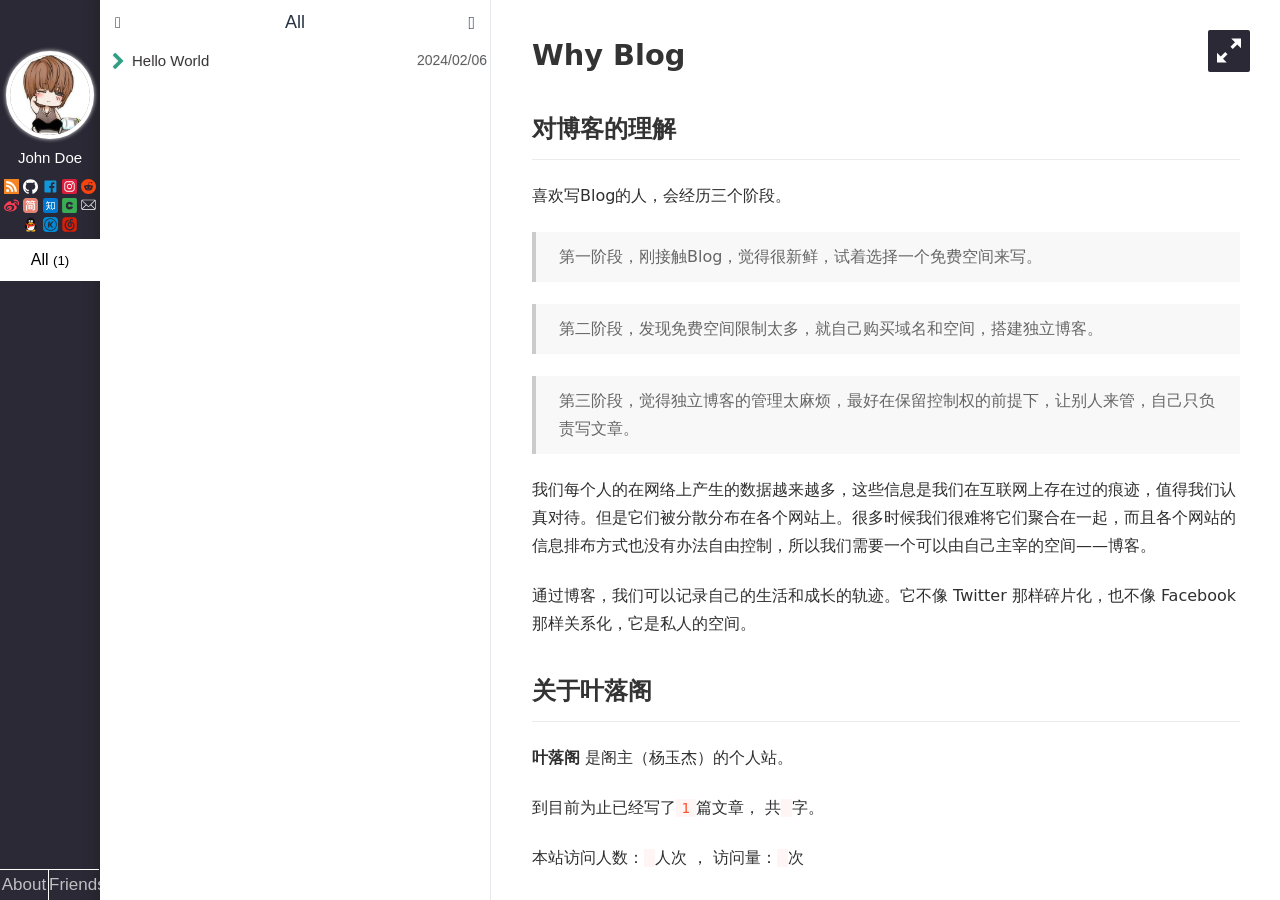
==== index.html @ 7bfb5bcf "Site updated: 2024-02-17 21:38:12" ====
<!DOCTYPE html>
<html>
<head>
  <meta charset="utf-8">
  <title>Hexo</title>
  <meta name="keywords" content="">
  <meta name="description" content="Hexo">
    <meta name="viewport" content="width=device-width, initial-scale=1, maximum-scale=1">
<meta property="og:type" content="website">
<meta property="og:title" content="Hexo">
<meta property="og:url" content="http://example.com/index.html">
<meta property="og:site_name" content="Hexo">
<meta property="og:locale" content="en_US">
<meta property="article:author" content="John Doe">
<meta name="twitter:card" content="summary">


<link rel="icon" href="/img/avatar.jpg">

<link href="/css/style.css?v=1.1.0" rel="stylesheet">

<link href="/css/hl_theme/atom-light.css?v=1.1.0" rel="stylesheet">

<link href="//cdn.jsdelivr.net/npm/animate.css@4.1.0/animate.min.css" rel="stylesheet">

<script src="//cdn.jsdelivr.net/npm/jquery@3.5.1/dist/jquery.min.js"></script>
<script src="/js/titleTip.js?v=1.1.0" ></script>

<script src="//cdn.jsdelivr.net/npm/highlightjs@9.16.2/highlight.pack.min.js"></script>
<script>
    hljs.initHighlightingOnLoad();
</script>

<script src="//cdn.jsdelivr.net/npm/nprogress@0.2.0/nprogress.min.js"></script>



<script src="//cdn.jsdelivr.net/npm/jquery.cookie@1.4.1/jquery.cookie.min.js" ></script>

<script src="/js/iconfont.js?v=1.1.0" ></script>

<meta name="generator" content="Hexo 7.1.1"></head>
<div style="display: none">
  <input class="theme_disqus_on" value="false">
  <input class="theme_preload_comment" value="">
  <input class="theme_blog_path" value="">
  <input id="theme_shortcut" value="true" />
  <input id="theme_highlight_on" value="true" />
  <input id="theme_code_copy" value="true" />
</div>



<body>
<aside class="nav mobile">
    <div class="nav-left">
        <a href="/"
   class="avatar_target">
    <img class="avatar"
         src="/img/avatar.jpg"/>
</a>
<div class="author">
    <span>John Doe</span>
</div>

<div class="icon">
    
        
            <a title="rss"
               href="/atom.xml"
               target="_blank">
                
                    <svg class="iconfont-svg" aria-hidden="true">
                        <use xlink:href="#icon-rss"></use>
                    </svg>
                
            </a>
        
    
        
            <a title="github"
               href="https://github.com/yelog"
               target="_blank">
                
                    <svg class="iconfont-svg" aria-hidden="true">
                        <use xlink:href="#icon-github"></use>
                    </svg>
                
            </a>
        
    
        
            <a title="facebook"
               href="https://www.facebook.com/faker.tops"
               target="_blank">
                
                    <svg class="iconfont-svg" aria-hidden="true">
                        <use xlink:href="#icon-facebook"></use>
                    </svg>
                
            </a>
        
    
        
    
        
    
        
            <a title="instagram"
               href="https://www.facebook.com/faker.tops"
               target="_blank">
                
                    <svg class="iconfont-svg" aria-hidden="true">
                        <use xlink:href="#icon-instagram"></use>
                    </svg>
                
            </a>
        
    
        
            <a title="reddit"
               href="https://www.reddit.com/user/yelog/"
               target="_blank">
                
                    <svg class="iconfont-svg" aria-hidden="true">
                        <use xlink:href="#icon-reddit"></use>
                    </svg>
                
            </a>
        
    
        
            <a title="weibo"
               href="http://weibo.com/u/2307534817"
               target="_blank">
                
                    <svg class="iconfont-svg" aria-hidden="true">
                        <use xlink:href="#icon-weibo"></use>
                    </svg>
                
            </a>
        
    
        
            <a title="jianshu"
               href="https://www.jianshu.com/u/ff56736de7cf"
               target="_blank">
                
                    <svg class="iconfont-svg" aria-hidden="true">
                        <use xlink:href="#icon-jianshu"></use>
                    </svg>
                
            </a>
        
    
        
            <a title="zhihu"
               href="https://www.zhihu.com/people/jaytp/activities"
               target="_blank">
                
                    <svg class="iconfont-svg" aria-hidden="true">
                        <use xlink:href="#icon-zhihu"></use>
                    </svg>
                
            </a>
        
    
        
    
        
            <a title="oschina"
               href="https://my.oschina.net/yelog"
               target="_blank">
                
                    <svg class="iconfont-svg" aria-hidden="true">
                        <use xlink:href="#icon-oschina"></use>
                    </svg>
                
            </a>
        
    
        
    
        
            <a title="email"
               href="mailto:jaytp@qq.com"
               target="_blank">
                
                    <svg class="iconfont-svg" aria-hidden="true">
                        <use xlink:href="#icon-email"></use>
                    </svg>
                
            </a>
        
    
        
            <a title="qq"
               href="http://wpa.qq.com/msgrd?v=3&uin=872336115&site=qq&menu=yes"
               target="_blank">
                
                    <svg class="iconfont-svg" aria-hidden="true">
                        <use xlink:href="#icon-qq"></use>
                    </svg>
                
            </a>
        
    
        
            <a title="kugou"
               href="https://www.kugou.com/"
               target="_blank">
                
                    <svg class="iconfont-svg" aria-hidden="true">
                        <use xlink:href="#icon-kugou"></use>
                    </svg>
                
            </a>
        
    
        
            <a title="neteasemusic"
               href="https://music.163.com/#/user/home?id=88151013"
               target="_blank">
                
                    <svg class="iconfont-svg" aria-hidden="true">
                        <use xlink:href="#icon-neteasemusic"></use>
                    </svg>
                
            </a>
        
    
</div>





<ul>
    <li>
        <div class="all active" data-rel="All">All
            
                <small>(1)</small>
            
        </div>
    </li>
    
</ul>
<div class="left-bottom">
    <div class="menus">
        
            
            
            
    </div>
    <div>
        
            <a class="about  hasFriend  site_url"
               
               href="/about">About</a>
        
        <a style="width: 50%"
                
                                           class="friends">Friends</a>
        
    </div>
</div>
<input type="hidden" id="yelog_site_posts_number" value="1">

<div style="display: none">
    <span id="busuanzi_value_site_uv"></span>
    <span id="busuanzi_value_site_pv"></span>
</div>

    </div>
    <div class="nav-right">
        <div class="friends-area">
    <div class="friends-title">
        Links
        <i class="iconfont icon-left"></i>
    </div>
    <div class="friends-content">
        <ul>
            
            <li><a target="_blank" href="http://yelog.org/">叶落阁</a></li>
            
        </ul>
    </div>
</div>
        <div class="title-list">
    <div class="right-top">
        <div id="default-panel">
            <i class="iconfont icon-search" data-title="搜索 快捷键 i"></i>
            <div class="right-title">All</div>
            <i class="iconfont icon-file-tree" data-title="切换到大纲视图 快捷键 w"></i>
        </div>
        <div id="search-panel">
            <i class="iconfont icon-left" data-title="返回"></i>
            <input id="local-search-input" autocomplete="off"/>
            <label class="border-line" for="input"></label>
            <i class="iconfont icon-case-sensitive" data-title="大小写敏感"></i>
            <i class="iconfont icon-tag" data-title="标签"></i>
        </div>
        <div id="outline-panel" style="display: none">
            <div class="right-title">大纲</div>
            <i class="iconfont icon-list" data-title="切换到文章列表"></i>
        </div>
    </div>

    <div class="tags-list">
    <input id="tag-search" />
    <div class="tag-wrapper">
        
    </div>

</div>

    
    <nav id="title-list-nav">
        
        
        <a  class="All "
           href="/2024/02/06/hello-world/"
           data-tag=""
           data-author="" >
            <span class="post-title" title="Hello World">Hello World</span>
            <span class="post-date" title="2024-02-06 21:09:57">2024/02/06</span>
        </a>
        
        <div id="no-item-tips">

        </div>
    </nav>
    <div id="outline-list">
    </div>
</div>

    </div>
    <div class="hide-list">
        <div class="semicircle" data-title="切换全屏 快捷键 s">
            <div class="brackets first"><</div>
            <div class="brackets">&gt;</div>
        </div>
    </div>
</aside>
<div id="post" class="index">
    <div class="pjax">
        <article class="index">
            <div class="toc-ref">
    
        <ol class="toc"><li class="toc-item toc-level-1"><a class="toc-link" href="#Why-Blog"><span class="toc-text">Why Blog</span></a><ol class="toc-child"><li class="toc-item toc-level-2"><a class="toc-link" href="#%E5%AF%B9%E5%8D%9A%E5%AE%A2%E7%9A%84%E7%90%86%E8%A7%A3"><span class="toc-text">对博客的理解</span></a></li><li class="toc-item toc-level-2"><a class="toc-link" href="#%E5%85%B3%E4%BA%8E%E5%8F%B6%E8%90%BD%E9%98%81"><span class="toc-text">关于叶落阁</span></a></li><li class="toc-item toc-level-2"><a class="toc-link" href="#%E5%8D%9A%E5%AE%A2%E5%B9%B3%E5%8F%B0"><span class="toc-text">博客平台</span></a></li></ol></li></ol>
    
<style>
    .left-col .switch-btn,
    .left-col .switch-area {
        display: none;
    }
    .toc-level-3 i,
    .toc-level-3 ol {
        display: none !important;
    }
</style>
</div>
            <h1 id="Why-Blog"><a href="#Why-Blog" class="headerlink" title="Why Blog"></a>Why Blog</h1><h2 id="对博客的理解"><a href="#对博客的理解" class="headerlink" title="对博客的理解"></a>对博客的理解</h2><p>喜欢写Blog的人，会经历三个阶段。</p>
<blockquote>
<p>第一阶段，刚接触Blog，觉得很新鲜，试着选择一个免费空间来写。</p>
</blockquote>
<blockquote>
<p>第二阶段，发现免费空间限制太多，就自己购买域名和空间，搭建独立博客。</p>
</blockquote>
<blockquote>
<p>第三阶段，觉得独立博客的管理太麻烦，最好在保留控制权的前提下，让别人来管，自己只负责写文章。</p>
</blockquote>
<p>我们每个人的在网络上产生的数据越来越多，这些信息是我们在互联网上存在过的痕迹，值得我们认真对待。但是它们被分散分布在各个网站上。很多时候我们很难将它们聚合在一起，而且各个网站的信息排布方式也没有办法自由控制，所以我们需要一个可以由自己主宰的空间——博客。</p>
<p>通过博客，我们可以记录自己的生活和成长的轨迹。它不像 Twitter 那样碎片化，也不像 Facebook 那样关系化，它是私人的空间。</p>
<h2 id="关于叶落阁"><a href="#关于叶落阁" class="headerlink" title="关于叶落阁"></a>关于叶落阁</h2><p><strong>叶落阁</strong> 是阁主（杨玉杰）的个人站。</p>
<p>到目前为止已经写了<code class="article_number"></code>篇文章， 共<code class="site_word_count"></code>字。</p>
<p>本站访问人数：<code class="site_uv"></code>人次 ， 访问量：<code class="site_pv"></code>次</p>
<h2 id="博客平台"><a href="#博客平台" class="headerlink" title="博客平台"></a>博客平台</h2><p>这个博客通过 <a target="_blank" rel="noopener" href="https://hexo.io/">Hexo</a> 生成，部署在 <a target="_blank" rel="noopener" href="https://pages.github.com/">GitHub Pages</a>主题 <a target="_blank" rel="noopener" href="https://github.com/yelog/hexo-theme-3-hexo">3-hexo</a> 已经在github上开源</p>
<p><code>3-hexo</code> 主题使用交流可以加 Q群: <a target="_blank" href="//shang.qq.com/wpa/qunwpa?idkey=e8cf083cc097141eaf323396f1766809b8e90ff00c67bb441898f672892f6904"><img data-ignore border="0" src="//pub.idqqimg.com/wpa/images/group.png" alt="3-hexo使用交流" title="3-hexo使用交流"></a></p>
<p>主要功能：</p>
<ul>
<li>搜索支持文章标题、标签(#标签)、作者(@作者)</li>
<li>pad&#x2F;手机等移动端适配</li>
<li>页面全局快捷键 <a target="_blank" rel="noopener" href='http://yelog.org/2017/03/24/3-hexo-shortcuts/'>3-hexo快捷键说明</a></li>
</ul>

        </article>
        
        <p>
            <a  class="dashang" onclick="dashangToggle()">赏</a>
        </p>
        
        
    </div>
    <div class="copyright">
        <p class="footer-entry">
    ©2016-2020 Yelog
</p>
<p class="footer-entry">Built with <a href="https://hexo.io/" target="_blank">Hexo</a> and <a href="https://github.com/yelog/hexo-theme-3-hexo" target="_blank">3-hexo</a> theme</p>

    </div>
</div>
<div class="full-toc">
    <button class="full" data-title="切换全屏 快捷键 s"><span class="min mobile"></span></button>
<a class="" id="rocket" ></a>

</div>

<div class="hide_box" onclick="dashangToggle()"></div>
<div class="shang_box">
    <a class="shang_close"  onclick="dashangToggle()">×</a>
    <div class="shang_tit">
        <p>Help us with donation</p>
    </div>
    <div class="shang_payimg">
        <div class="pay_img">
            <img src="/img/alipay.jpg" class="alipay" title="扫码支持">
            <img src="/img/weixin.jpg" class="weixin" title="扫码支持">
        </div>
    </div>
    <div class="shang_payselect">
        <span><label><input type="radio" name="pay" checked value="alipay">alipay</label></span><span><label><input type="radio" name="pay" value="weixin">weixin</label></span>
    </div>
</div>


</body>
<script src="/js/jquery.pjax.js?v=1.1.0" ></script>

<script src="/js/script.js?v=1.1.0" ></script>
<script>
    var img_resize = 'default';
    function initArticle() {
        /*渲染对应的表格样式*/
        
            $("#post .pjax table").addClass("green_title");
        

        /*渲染打赏样式*/
        
        $("input[name=pay]").on("click", function () {
            if($("input[name=pay]:checked").val()=="weixin"){
                $(".shang_box .shang_payimg .pay_img").addClass("weixin_img");
            } else {
                $(".shang_box .shang_payimg .pay_img").removeClass("weixin_img");
            }
        })
        

        /*高亮代码块行号*/
        

        /*访问数量*/
        
        $.getScript("//busuanzi.ibruce.info/busuanzi/2.3/busuanzi.pure.mini.js");
        

        /*代码高亮，行号对齐*/
        $('.pre-numbering').css('line-height',$('.has-numbering').css('line-height'));

        
        
    }

    /*打赏页面隐藏与展示*/
    
    function dashangToggle() {
        $(".shang_box").fadeToggle();
        $(".hide_box").fadeToggle();
    }
    

</script>

<!--加入行号的高亮代码块样式-->

<!--自定义样式设置-->
<style>
    
    
    .nav {
        width: 542px;
    }
    .nav.fullscreen {
        margin-left: -542px;
    }
    .nav-left {
        width: 120px;
    }
    
    
    @media screen and (max-width: 1468px) {
        .nav {
            width: 492px;
        }
        .nav.fullscreen {
            margin-left: -492px;
        }
        .nav-left {
            width: 100px;
        }
    }
    
    
    @media screen and (max-width: 1024px) {
        .nav {
            width: 492px;
            margin-left: -492px
        }
        .nav.fullscreen {
            margin-left: 0;
        }
    }
    
    @media screen and (max-width: 426px) {
        .nav {
            width: 100%;
        }
        .nav-left {
            width: 100%;
        }
    }
    
    
    .nav-right .title-list nav a .post-title, .nav-right .title-list #local-search-result a .post-title {
        color: #383636;
    }
    
    
    .nav-right .title-list nav a .post-date, .nav-right .title-list #local-search-result a .post-date {
        color: #5e5e5f;
    }
    
    
    .nav-right nav a.hover, #local-search-result a.hover{
        background-color: #e2e0e0;
    }
    
    

    /*列表样式*/
    

    /* 背景图样式 */
    
    


    /*引用块样式*/
    

    /*文章列表背景图*/
    

    
</style>







</html>
---- css/style.css ----
#comments {
  padding: 2.5em;
  background: #fff;
}
#comments .comment-bar {
  display: block;
  cursor: pointer;
  background: rgba(255,255,255,0.3);
  padding: 0.5rem;
  -webkit-box-shadow: 3px 2px 8px rgba(0,0,0,0.07);
  box-shadow: 3px 2px 8px rgba(0,0,0,0.07);
  text-align: center;
  font-size: 2rem;
}
#comments .comment-bar a {
  display: inline-block;
  width: 3em;
  text-decoration: none;
  outline-width: 0;
  color: #258fb8;
  outline: none;
}
#comments .comment-bar a .fa.pulse {
  -webkit-animation-name: pulse;
  animation-name: pulse;
}
#comments .comment-bar a .fa.animated {
  -webkit-animation-duration: 1s;
  animation-duration: 1s;
  -webkit-animation-fill-mode: both;
  animation-fill-mode: both;
}
#comments .comment-bar a .fa.animated.infinite {
  -webkit-animation-iteration-count: infinite;
  animation-iteration-count: infinite;
}
#comments .comment-bar a .fa:before {
  content: "\f27b";
}
#comments .comment-bar a .fa.fa-spinner {
  display: none;
}
.shang_box {
  width: 540px;
  height: 450px;
  padding: 10px;
  background-color: #3f3f3f;
  -webkit-border-radius: 10px;
  border-radius: 10px;
  position: fixed;
  z-index: 41;
  left: 50%;
  top: 50%;
  margin-left: -280px;
  margin-top: -225px;
  border: 1px dotted #000;
  display: none;
}
.shang_box .shang_close {
  position: absolute;
  display: inline-block;
  font-weight: 200;
  font-size: 50px;
  right: 19px;
  outline: none;
  text-shadow: none;
  color: #4094c7;
}
.shang_box .shang_tit {
  width: 100%;
  font-family: Roboto, "Roboto", serif;
  height: 75px;
  text-align: center;
  line-height: 66px;
  color: #fff;
  font-size: 30px;
  margin-top: 7px;
  margin-right: 2px;
}
.shang_box .shang_payimg {
  width: 255px;
  height: 255px;
  padding: 10px;
  border: 6px solid #4094c7;
  margin: 0 auto;
  -webkit-border-radius: 3px;
  border-radius: 3px;
  overflow: hidden;
}
.shang_box .shang_payimg .pay_img {
  width: 535px;
  vertical-align: middle;
  transition: margin-left 0.5s;
}
.shang_box .shang_payimg .pay_img.weixin_img {
  margin-left: -280px;
}
.shang_box .shang_payimg .pay_img img {
  width: 255px;
}
.shang_box .shang_payimg .pay_img img.weixin {
  margin: auto 0 auto 16px;
  display: block;
  float: right;
}
.shang_box .shang_payselect {
  font-size: 20px;
  color: #fff;
  text-align: center;
  margin: 0 auto;
  margin-top: 20px;
  height: 60px;
  width: 320px;
}
.shang_box .shang_payselect input[type=radio],
.shang_box .shang_payselect label {
  cursor: pointer;
}
.hide_box {
  z-index: 40;
  background: #000;
  opacity: 0.5;
  -moz-opacity: 0.5;
  left: 0;
  top: 0;
  bottom: 0;
  right: 0;
  height: 100%;
  width: 100%;
  position: fixed;
  display: none;
}
@-webkit-keyframes fadeIns {
  from {
    -webkit-transform: translateY(30px);
    opacity: 0;
  }
  to {
    -webkit-transform: translateY(0);
    opacity: 1;
  }
}
@-moz-keyframes fadeIns {
  from {
    -moz-transform: translateY(30px);
    opacity: 0;
  }
  to {
    -moz-transform: translateY(0);
    opacity: 1;
  }
}
@-ms-keyframes fadeIns {
  from {
    -ms-transform: translateY(30px);
    opacity: 0;
  }
  to {
    -ms-transform: translateY(0);
    opacity: 1;
  }
}
@-o-keyframes fadeIns {
  from {
    -o-transform: translateY(30px);
    opacity: 0;
  }
  to {
    -o-transform: translateY(0);
    opacity: 1;
  }
}
@-webkit-keyframes fadeOuts {
  from {
    -webkit-transform: translateY(0);
    opacity: 1;
  }
  to {
    -webkit-transform: translateY(-30px);
    opacity: 0;
  }
}
@-moz-keyframes fadeOuts {
  from {
    -moz-transform: translateY(0);
    opacity: 1;
  }
  to {
    -moz-transform: translateY(-30px);
    opacity: 0;
  }
}
@-ms-keyframes fadeOuts {
  from {
    -ms-transform: translateY(0);
    opacity: 1;
  }
  to {
    -ms-transform: translateY(-30px);
    opacity: 0;
  }
}
@-o-keyframes fadeOuts {
  from {
    -o-transform: translateY(0);
    opacity: 1;
  }
  to {
    -o-transform: translateY(-30px);
    opacity: 0;
  }
}
@-moz-keyframes fadeIns {
  from {
    transform: translateY(30px);
    opacity: 0;
  }
  to {
    transform: translateY(0);
    opacity: 1;
  }
}
@-webkit-keyframes fadeIns {
  from {
    transform: translateY(30px);
    opacity: 0;
  }
  to {
    transform: translateY(0);
    opacity: 1;
  }
}
@-o-keyframes fadeIns {
  from {
    transform: translateY(30px);
    opacity: 0;
  }
  to {
    transform: translateY(0);
    opacity: 1;
  }
}
@keyframes fadeIns {
  from {
    transform: translateY(30px);
    opacity: 0;
  }
  to {
    transform: translateY(0);
    opacity: 1;
  }
}
@-moz-keyframes fadeOuts {
  from {
    transform: translateY(0);
    opacity: 1;
  }
  to {
    transform: translateY(-30px);
    opacity: 0;
  }
}
@-webkit-keyframes fadeOuts {
  from {
    transform: translateY(0);
    opacity: 1;
  }
  to {
    transform: translateY(-30px);
    opacity: 0;
  }
}
@-o-keyframes fadeOuts {
  from {
    transform: translateY(0);
    opacity: 1;
  }
  to {
    transform: translateY(-30px);
    opacity: 0;
  }
}
@keyframes fadeOuts {
  from {
    transform: translateY(0);
    opacity: 1;
  }
  to {
    transform: translateY(-30px);
    opacity: 0;
  }
}
@font-face {
  font-family: 'icomoon';
  src: url("fonts/icomoon.eot?ul7tfk");
  src: url("fonts/icomoon.eot?ul7tfk#iefix") format('embedded-opentype'), url("fonts/icomoon.ttf?ul7tfk") format('truetype'), url("fonts/icomoon.woff?ul7tfk") format('woff'), url("fonts/icomoon.svg?ul7tfk#icomoon") format('svg');
  font-weight: normal;
  font-style: normal;
}
.article .article-meta .date:before,
.nav-right nav a:before,
#local-search-result a:before,
.nav-right form .cross:before,
.full-toc .full .min:before,
.full-toc .full .max:before,
.full-toc .post-toc-menu .post-toc-menu-icons:before,
.nav-left .icon a:before,
#post .pjax article .article-meta .top:before,
.article .article-meta .author:before,
.full-toc #rocket:before,
.full-toc #rocket:after,
.nav-right .back-title-list:before {
  margin-right: 0.2em;
  font-family: 'icomoon' !important;
  speak: none;
  font-style: normal;
  font-weight: normal;
  font-variant: normal;
  text-transform: none;
  line-height: 1;
  -webkit-font-smoothing: antialiased;
}
@font-face {
  font-family: 'iconfont'; /* project id 236002 */
  src: url("//at.alicdn.com/t/font_236002_600u3zzht94.eot");
  src: url("//at.alicdn.com/t/font_236002_600u3zzht94.eot?#iefix") format('embedded-opentype'), url("//at.alicdn.com/t/font_236002_600u3zzht94.woff2") format('woff2'), url("//at.alicdn.com/t/font_236002_600u3zzht94.woff") format('woff'), url("//at.alicdn.com/t/font_236002_600u3zzht94.ttf") format('truetype'), url("//at.alicdn.com/t/font_236002_600u3zzht94.svg#iconfont") format('svg');
}
.iconfont {
  font-family: "iconfont", "custom-iconfont" !important;
  font-size: 16px;
  font-style: normal;
  -webkit-font-smoothing: antialiased;
  -moz-osx-font-smoothing: grayscale;
}
.icon-clock:before {
  content: "\e787";
}
.icon-search:before {
  content: "\e60f";
}
.icon-email:before {
  content: "\e665";
}
.icon-cancle:before {
  content: "\e602";
}
.icon-right:before {
  content: "\e65b";
}
.icon-tag:before {
  content: "\e603";
}
.icon-rss:before {
  content: "\e611";
}
.icon-csdn:before {
  content: "\e601";
}
.icon-juejin:before {
  content: "\e605";
}
.icon-twitter:before {
  content: "\e659";
}
.icon-github:before {
  content: "\e600";
}
.icon-jianshu:before {
  content: "\e68a";
}
.icon-zhihu:before {
  content: "\e6c2";
}
.icon-facebook:before {
  content: "\e604";
}
.icon-linkedin:before {
  content: "\e64d";
}
.icon-instagram:before {
  content: "\e66c";
}
.icon-weibo:before {
  content: "\e698";
}
.icon-oschina:before {
  content: "\e606";
}
.icon-reddit:before {
  content: "\e60c";
}
.icon-qq:before {
  content: "\e626";
}
.icon-kugou:before {
  content: "\e6ce";
}
.icon-file-tree:before {
  content: "\e6a6";
}
.icon-left:before {
  content: "\e624";
}
.icon-list:before {
  content: "\e619";
}
.icon-category:before {
  content: "\e62c";
}
.icon-tag:before {
  content: "\e7a3";
}
.icon-case-sensitive:before {
  content: "\e612";
}
.neteasemusic:before {
  content: "\e607";
}
.iconfont-svg {
  width: 1em;
  height: 1em;
  vertical-align: -0.15em;
  fill: currentColor;
  overflow: hidden;
}
.full-toc .full {
  display: block;
  position: fixed;
  top: 30px;
  right: 40px;
  z-index: 31;
  width: 42px;
  height: 42px;
  padding: 0;
  background: transparent;
  border: none;
  border-radius: 2px;
  outline: none;
  overflow: hidden;
  cursor: pointer;
}
.full-toc .full .min,
.full-toc .full .max {
  transform: translateX(50%);
  padding-top: 9px;
  display: block;
  width: 200%;
  height: 42px;
  margin-left: -100%;
  font-size: 24px;
  line-height: 42px;
  color: #fff;
  background: #2a2935;
  overflow: hidden;
}
.full-toc .full .min:before {
  float: left;
  width: 50%;
  content: "\e98b";
}
.full-toc .full .max:before {
  float: left;
  width: 50%;
  content: "\e98c";
}
.full-toc #rocket {
  position: fixed;
  bottom: 30px;
  top: auto;
  right: 20px;
  font-size: 40px;
  z-index: 21;
  display: none;
  opacity: 0;
  transition: opacity 0.8s, bottom 0.8s;
}
.full-toc #rocket:hover {
  opacity: 1;
}
.full-toc #rocket:hover::before {
  color: #449fdb;
}
.full-toc #rocket:before {
  content: "\e900";
  position: absolute;
  bottom: 0;
  right: -4px;
  transition: color 0.5s;
}
.full-toc #rocket.launch {
  bottom: 450px;
  opacity: 0;
}
.full-toc #rocket.launch:before {
  content: "\e900";
  position: absolute;
  bottom: 0;
  right: -4px;
  color: #449fdb;
}
.full-toc #rocket.launch:after {
  content: "\e9a9";
  position: absolute;
  right: 9px;
  bottom: -16px;
  font-size: 21px;
  color: #f00;
}
.nav-left {
  width: 120px;
  height: 100%;
  background: #2a2935;
  box-shadow: inset -15px 0 15px -15px #222;
  float: left;
  position: relative;
  -webkit-user-select: none;
  -moz-user-select: none;
  -ms-user-select: none;
  -o-user-select: none;
  user-select: none;
}
.nav-left .avatar {
  width: 100px;
  height: 100px;
  margin: 55px auto 15px;
  border-radius: 50%;
  box-shadow: 0 0 0 4px #fff, 0 0 4px 4px #eee;
  background-repeat: no-repeat;
  background-size: 100px 100px;
  display: block;
}
.nav-left .avatar:hover {
  -webkit-animation: rubberBand 1s;
  animation: rubberBand 1s;
}
.nav-left .author {
  text-align: center;
  height: 27px;
  color: #fff;
}
.nav-left .more-menus {
  display: none;
}
.nav-left .icon {
  text-align: center;
  margin: 0 auto 5px;
}
.nav-left .icon a {
  color: #fff;
  line-height: 19px;
}
.nav-left .icon a:hover {
  color: #309e85;
}
.nav-left ul {
  margin: 0;
  padding: 0;
  font-size: 17px;
  border-top: 1px solid #fff;
  list-style: none;
  overflow-y: auto;
}
.nav-left ul.sub {
  transition: height 0.3s, border-top 0.3s;
  border-left: solid 2px #f00;
  overflow-y: hidden;
}
.nav-left ul.sub.hide {
  height: 0 !important;
  border-top: hidden;
}
.nav-left ul.sub li {
  line-height: 25px;
  font-size: 14px;
}
.nav-left ul.sub li:last-child {
  border-bottom: hidden;
}
.nav-left ul.sub li>div {
  height: 25px;
}
.nav-left ul li {
  line-height: 40px;
  text-align: center;
  border-bottom: 1px solid #fff;
  cursor: pointer;
}
.nav-left ul li>div {
  height: 40px;
  color: rgba(255,255,255,0.7);
  position: relative;
  white-space: nowrap;
  overflow: hidden;
  z-index: 1;
}
.nav-left ul li>div::after {
  content: "";
  position: absolute;
  transition: all 0.15s linear;
  top: 0;
  left: 0;
  width: 0;
  height: 100%;
  background: #fff;
  z-index: -1;
}
.nav-left ul li>div:hover {
  color: #f7f7f7;
}
.nav-left ul li>div:hover:after {
  width: 5px;
}
.nav-left ul li>div.active {
  color: #020202;
}
.nav-left ul li>div.active:after {
  width: 100%;
}
.nav-left ul li>div>.fold {
  left: 4px;
  font-size: 0.7em;
  position: absolute;
  transition: transform 0.3s;
}
.nav-left ul li>div>.fold.unfold {
  transform: rotate(90deg);
}
.nav-left .left-bottom {
  position: absolute;
  display: table;
  border-collapse: collapse;
  bottom: 0;
  width: 100%;
  font-size: 0;
  color: rgba(255,255,255,0.7);
}
.nav-left .left-bottom a {
  font-size: 17px;
  display: table-cell;
  height: 30px;
  text-align: center;
  vertical-align: middle;
  border-top: 1px solid #fff;
  width: 100%;
  line-height: 30px;
}
.nav-left .left-bottom a.about {
  display: inline-block;
}
.nav-left .left-bottom a.about.hasFriend {
  border-right: 1px solid #fff;
  width: calc(49% - 1px);
}
.nav-left .left-bottom a.friends {
  display: inline-block;
}
.nav-left .left-bottom a.dynamic-menu {
  display: block;
}
.nav-right {
  width: 420px;
  height: 100%;
  background: #fff;
  border-right: 1px solid #e5e8ec;
  overflow: hidden;
  float: left;
  position: relative;
  -webkit-user-select: none;
  -moz-user-select: none;
  -ms-user-select: none;
  -o-user-select: none;
  user-select: none;
}
.nav-right .title-list {
  margin-left: 0;
  transition: margin-left 0.5s;
}
.nav-right .title-list.friend {
  margin-left: 421px;
}
.nav-right .title-list .right-top {
  height: 45px;
  position: absolute;
  top: 0;
  width: 100%;
  font-size: 15px;
}
.nav-right .title-list .right-top #default-panel,
.nav-right .title-list .right-top #outline-panel {
  text-align: center;
  height: 45px;
}
.nav-right .title-list .right-top #default-panel .right-title,
.nav-right .title-list .right-top #outline-panel .right-title {
  height: 45px;
  line-height: 45px;
  font-size: 18px;
}
.nav-right .title-list .right-top #default-panel .iconfont,
.nav-right .title-list .right-top #outline-panel .iconfont {
  position: absolute;
  top: 50%;
  transform: translate(0, -50%);
  cursor: pointer;
  font-size: 16px;
}
.nav-right .title-list .right-top #default-panel .iconfont.icon-search,
.nav-right .title-list .right-top #outline-panel .iconfont.icon-search {
  left: 15px;
}
.nav-right .title-list .right-top #default-panel .iconfont.icon-search.active,
.nav-right .title-list .right-top #outline-panel .iconfont.icon-search.active {
  color: #007fff;
}
.nav-right .title-list .right-top #default-panel .iconfont.icon-file-tree,
.nav-right .title-list .right-top #outline-panel .iconfont.icon-file-tree {
  right: 15px;
  font-size: 18px;
}
.nav-right .title-list .right-top #default-panel .iconfont.icon-list,
.nav-right .title-list .right-top #outline-panel .iconfont.icon-list {
  right: 15px;
}
.nav-right .title-list .right-top #search-panel {
  height: 45px;
  line-height: 45px;
  display: none;
}
.nav-right .title-list .right-top #search-panel .iconfont {
  position: absolute;
  top: 50%;
  transform: translate(0, -50%);
  cursor: pointer;
}
.nav-right .title-list .right-top #search-panel .iconfont.icon-left {
  left: 15px;
}
.nav-right .title-list .right-top #search-panel .iconfont.icon-case-sensitive {
  right: 50px;
}
.nav-right .title-list .right-top #search-panel .iconfont.icon-case-sensitive:hover::before,
.nav-right .title-list .right-top #search-panel .iconfont.icon-case-sensitive.active:before {
  background: #bfbcbc;
  padding: 1px;
  border: 1px solid #979696;
}
.nav-right .title-list .right-top #search-panel .iconfont.icon-tag {
  right: 15px;
}
.nav-right .title-list .right-top #search-panel #local-search-input {
  font-size: 18px;
  color: #333;
  height: 32px;
  width: calc(100% - 90px);
  margin: auto 45px auto 45px;
  border: none;
  border-bottom: 1px solid #e5e8ec;
  outline: none;
}
.nav-right .title-list .right-top #search-panel #local-search-input:focus + .border-line {
  width: calc(100% - 90px);
}
.nav-right .title-list .right-top #search-panel .border-line {
  position: absolute;
  left: 45px;
  right: 0;
  bottom: 5px;
  z-index: 1;
  height: 2px;
  background-color: #03a6ff;
  width: 0;
  transition: all 0.3s;
}
.nav-right .title-list .tags-list {
  display: none;
  margin: 15px 10px 15px;
  padding: 10px;
  background: #f1f1f1;
  border-radius: 25px;
  list-style: none outside none;
  width: 150px;
  position: fixed;
  z-index: 200;
  left: 200px;
  top: 45px;
  box-shadow: 0 2px 12px 0 rgba(0,0,0,0.1);
  border: 1px solid #ebeef5;
}
.nav-right .title-list .tags-list #tag-search {
  display: block;
  width: 100%;
  height: 28px;
  font-size: 17px;
  padding-left: 10px;
  border-radius: 14px;
  border: none;
  outline: none;
  box-sizing: border-box;
}
.nav-right .title-list .tags-list .tag-wrapper {
  max-height: 500px;
  overflow-y: auto;
  overflow-x: hidden;
  margin-top: 10px;
}
.nav-right .title-list .tags-list .tag-wrapper::-webkit-scrollbar {
  width: 3px;
}
.nav-right .title-list .tags-list .tag-wrapper::-webkit-scrollbar-thumb {
  background: #309e85;
}
.nav-right .title-list .tags-list .tag-wrapper li {
  float: none;
  cursor: pointer;
  position: relative;
  font-size: 14px;
  color: #333;
  padding: 0 20px;
}
.nav-right .title-list .tags-list .tag-wrapper li:hover {
  background: #fff;
}
.nav-right .title-list .tags-list .tag-wrapper li .icon-tag {
  position: absolute;
  left: 15px;
  top: 50%;
  transform: translate(0, -50%);
}
.nav-right .title-list .tags-list .tag-wrapper li a {
  height: 18px;
  line-height: 18px;
  padding: 0 5px 0 10px;
  position: relative;
  border-radius: 0 5px 5px 0;
  margin: 5px 9px 5px 8px;
  display: inline-block;
  white-space: nowrap;
  text-overflow: ellipsis;
}
.nav-right .title-list #outline-list {
  display: none;
  position: absolute;
  top: 45px;
  width: 100%;
  padding: 0;
  box-sizing: border-box;
  height: calc(100vh - 45px);
  overflow-y: auto;
  overflow-x: hidden;
}
.nav-right .title-list #outline-list::-webkit-scrollbar {
  width: 3px;
}
.nav-right .title-list #outline-list::-webkit-scrollbar-thumb {
  background: #309e85;
}
.nav-right .title-list #outline-list .toc {
  list-style-type: none;
  font-size: 1rem;
  line-height: 1.3;
  padding: 0;
  color: #333;
  font-weight: 400;
  position: relative;
}
.nav-right .title-list #outline-list .toc .toc-item,
.nav-right .title-list #outline-list .toc .toc-level-1 {
  margin-left: 0;
}
.nav-right .title-list #outline-list .toc .toc-level-2 {
  margin-left: 10px;
}
.nav-right .title-list #outline-list .toc .toc-level-3 {
  margin-left: 20px;
}
.nav-right .title-list #outline-list .toc .toc-level-4 {
  margin-left: 30px;
}
.nav-right .title-list #outline-list .toc .toc-level-5 {
  margin-left: 40px;
}
.nav-right .title-list #outline-list .toc .toc-level-6 {
  margin-left: 50px;
}
.nav-right .title-list #outline-list .toc ol {
  list-style-type: none;
  padding: 0;
}
.nav-right .title-list #outline-list .toc a {
  display: block;
  position: relative;
  padding: 4px 0 4px 12px;
  white-space: nowrap;
  overflow: hidden;
  text-overflow: ellipsis;
  transition: none;
}
.nav-right .title-list #outline-list .toc a:hover {
  background-color: #ebedef;
}
.nav-right .title-list #outline-list .toc a.active {
  background-color: #ebedef;
  color: #007fff;
}
.nav-right .title-list nav,
.nav-right .title-list #local-search-result {
  clear: both;
  width: 100%;
  height: calc(100vh - 45px);
  padding-bottom: 10px;
  color: #64717f;
  text-shadow: -1px 1px 0 rgba(125,139,153,0.1);
  overflow-y: auto;
  overflow-x: hidden;
  position: absolute;
  top: 45px;
  bottom: 0;
  -webkit-overflow-scrolling: touch;
}
.nav-right .title-list nav::-webkit-scrollbar,
.nav-right .title-list #local-search-result::-webkit-scrollbar {
  width: 3px;
}
.nav-right .title-list nav::-webkit-scrollbar-thumb,
.nav-right .title-list #local-search-result::-webkit-scrollbar-thumb {
  background: #309e85;
}
.nav-right .title-list nav #no-item-tips,
.nav-right .title-list #local-search-result #no-item-tips {
  display: none;
  height: 32px;
  line-height: 1.5;
  padding: 15px;
}
.nav-right .title-list nav #no-item-tips span,
.nav-right .title-list #local-search-result #no-item-tips span {
  color: #ff5722;
}
.nav-right .title-list nav .search-result-list,
.nav-right .title-list #local-search-result .search-result-list {
  margin-top: 0;
  padding-left: 0;
}
.nav-right .title-list nav .search-result-list .search-result,
.nav-right .title-list #local-search-result .search-result-list .search-result {
  padding: 0 16px 0 32px;
  margin: 0;
  color: #808080;
}
.nav-right .title-list nav .search-result-list .search-result .search-keyword,
.nav-right .title-list #local-search-result .search-result-list .search-result .search-keyword {
  color: #f00;
  font-style: normal;
}
.nav-right .title-list nav a,
.nav-right .title-list #local-search-result a {
  display: block;
  height: 32px;
  color: inherit;
  position: relative;
}
.nav-right .title-list nav a:before,
.nav-right .title-list #local-search-result a:before {
  content: "\e901";
  position: absolute;
  top: 7px;
  left: 12px;
  z-index: 1;
  font-size: 18px;
  color: #309e85;
}
.nav-right .title-list nav a#top:before,
.nav-right .title-list #local-search-result a#top:before {
  content: "\f08d";
}
.nav-right .title-list nav a.hover:before,
.nav-right .title-list #local-search-result a.hover:before {
  animation: wobble 1s linear;
}
.nav-right .title-list nav a .post-title,
.nav-right .title-list #local-search-result a .post-title {
  width: -webkit-calc(100% - 155px);
  width: -moz-calc(100% - 155px);
  width: calc(100% - 155px);
  float: left;
  clear: both;
  margin: 5px 0;
  padding-left: 32px;
  font-size: 16px;
  line-height: 22px;
  white-space: nowrap;
  text-decoration: none;
  text-overflow: ellipsis;
  color: #55606f;
  overflow: hidden;
  outline: none;
}
.nav-right .title-list nav a .post-title .search-keyword,
.nav-right .title-list #local-search-result a .post-title .search-keyword {
  color: #f00;
  font-style: normal;
}
.nav-right .title-list nav a .post-date,
.nav-right .title-list #local-search-result a .post-date {
  font-size: 15px;
  margin: 8px 0;
  padding-right: 3px;
  color: #9aa4af;
  float: right;
}
.nav-right .friends-area {
  height: 100%;
  margin-left: -421px;
  transition: margin-left 0.5s;
  position: absolute;
}
.nav-right .friends-area.friend {
  margin-left: 0;
}
.nav-right .friends-area .friends-title {
  height: 45px;
  text-align: center;
  vertical-align: middle;
  display: table-cell;
  width: 420px;
  font-size: 18px;
  position: relative;
}
.nav-right .friends-area .friends-title .icon-left {
  position: absolute;
  top: 50%;
  transform: translate(0, -50%) rotateZ(180deg);
  cursor: pointer;
  right: 15px;
}
.nav-right .friends-area .friends-content {
  overflow-y: auto;
  height: calc(100vh - 45px);
}
.nav-right .friends-area .friends-content a {
  line-height: 30px;
  color: #4183c4;
}
#nprogress {
  position: fixed;
  top: 0;
  left: 0;
  z-index: 1000;
  width: 100%;
  height: 3px;
}
#nprogress > .bar {
  height: 100%;
  background: #f00;
}
.spinner {
  width: 7px;
  height: 7px;
  position: relative;
  display: inline-block;
  margin-right: 10px;
  margin-left: -9px;
}
.cube1,
.cube2 {
  background-color: #bcc1c4;
  width: 7px;
  height: 7px;
  position: absolute;
  top: -6px;
  left: 0;
  -webkit-animation: cubemove 1.8s infinite ease-in-out;
  animation: cubemove 1.8s infinite ease-in-out;
}
.cube2 {
  -webkit-animation-delay: -0.9s;
  animation-delay: -0.9s;
}
@-webkit-keyframes cubemove {
  25% {
    -webkit-transform: translateX(9px) rotate(-90deg) scale(0.5);
  }
  50% {
    -webkit-transform: translateX(9px) translateY(9px) rotate(-180deg);
  }
  75% {
    -webkit-transform: translateX(0px) translateY(9px) rotate(-270deg) scale(0.5);
  }
  100% {
    -webkit-transform: rotate(-360deg);
  }
}
@-moz-keyframes cubemove {
  25% {
    transform: translateX(9px) rotate(-90deg) scale(0.5);
    -webkit-transform: translateX(9px) rotate(-90deg) scale(0.5);
  }
  50% {
    transform: translateX(9px) translateY(9px) rotate(-179deg);
    -webkit-transform: translateX(9px) translateY(9px) rotate(-179deg);
  }
  50.1% {
    transform: translateX(9px) translateY(9px) rotate(-180deg);
    -webkit-transform: translateX(9px) translateY(9px) rotate(-180deg);
  }
  75% {
    transform: translateX(0px) translateY(9px) rotate(-270deg) scale(0.5);
    -webkit-transform: translateX(0px) translateY(9px) rotate(-270deg) scale(0.5);
  }
  100% {
    transform: rotate(-360deg);
    -webkit-transform: rotate(-360deg);
  }
}
@-webkit-keyframes cubemove {
  25% {
    transform: translateX(9px) rotate(-90deg) scale(0.5);
    -webkit-transform: translateX(9px) rotate(-90deg) scale(0.5);
  }
  50% {
    transform: translateX(9px) translateY(9px) rotate(-179deg);
    -webkit-transform: translateX(9px) translateY(9px) rotate(-179deg);
  }
  50.1% {
    transform: translateX(9px) translateY(9px) rotate(-180deg);
    -webkit-transform: translateX(9px) translateY(9px) rotate(-180deg);
  }
  75% {
    transform: translateX(0px) translateY(9px) rotate(-270deg) scale(0.5);
    -webkit-transform: translateX(0px) translateY(9px) rotate(-270deg) scale(0.5);
  }
  100% {
    transform: rotate(-360deg);
    -webkit-transform: rotate(-360deg);
  }
}
@-o-keyframes cubemove {
  25% {
    transform: translateX(9px) rotate(-90deg) scale(0.5);
    -webkit-transform: translateX(9px) rotate(-90deg) scale(0.5);
  }
  50% {
    transform: translateX(9px) translateY(9px) rotate(-179deg);
    -webkit-transform: translateX(9px) translateY(9px) rotate(-179deg);
  }
  50.1% {
    transform: translateX(9px) translateY(9px) rotate(-180deg);
    -webkit-transform: translateX(9px) translateY(9px) rotate(-180deg);
  }
  75% {
    transform: translateX(0px) translateY(9px) rotate(-270deg) scale(0.5);
    -webkit-transform: translateX(0px) translateY(9px) rotate(-270deg) scale(0.5);
  }
  100% {
    transform: rotate(-360deg);
    -webkit-transform: rotate(-360deg);
  }
}
@keyframes cubemove {
  25% {
    transform: translateX(9px) rotate(-90deg) scale(0.5);
    -webkit-transform: translateX(9px) rotate(-90deg) scale(0.5);
  }
  50% {
    transform: translateX(9px) translateY(9px) rotate(-179deg);
    -webkit-transform: translateX(9px) translateY(9px) rotate(-179deg);
  }
  50.1% {
    transform: translateX(9px) translateY(9px) rotate(-180deg);
    -webkit-transform: translateX(9px) translateY(9px) rotate(-180deg);
  }
  75% {
    transform: translateX(0px) translateY(9px) rotate(-270deg) scale(0.5);
    -webkit-transform: translateX(0px) translateY(9px) rotate(-270deg) scale(0.5);
  }
  100% {
    transform: rotate(-360deg);
    -webkit-transform: rotate(-360deg);
  }
}
#post {
  height: 100%;
  font-weight: 400;
  font-size: 16px;
  line-height: 1.75;
  background: #f4f5f5;
  overflow-x: hidden;
  overflow-y: auto;
  -webkit-overflow-scrolling: touch;
  font-family: -apple-system, system-ui, BlinkMacSystemFont, Helvetica Neue, PingFang SC, Hiragino Sans GB, Microsoft YaHei, Arial, sans-serif;
  color: #2f2f2f;
  margin-left: 1px;
}
#post ::selection {
  color: #fff;
  background: #33caa6;
  text-shadow: none;
}
#post .pjax {
  max-width: 900px;
  min-height: calc(100vh - 143px);
  margin: 0 auto;
  overflow-y: auto;
  transition: padding-right 0.5s;
  opacity: 1;
}
#post .pjax.fadeIns {
  -webkit-animation: fadeIns 0.3s;
  -moz-animation: fadeIns 0.3s;
  -ms-animation: fadeIns 0.3s;
  -o-animation: fadeIns 0.3s;
  animation: fadeIns 0.3s;
}
#post .pjax.fadeOuts {
  -webkit-animation: fadeOuts 0.2s;
  -moz-animation: fadeOuts 0.2s;
  -ms-animation: fadeOuts 0.2s;
  -o-animation: fadeOuts 0.2s;
  animation: fadeOuts 0.2s;
}
#post .pjax article {
  padding: 2.5em;
  background: #fff;
/* Inline code */
}
#post .pjax article .article-entry>p:nth-child(1) {
  margin-top: 20px;
}
#post .pjax article .article-meta {
  font-size: 0.9em;
  color: #bcc1c4;
  border-left: 3px solid #b4b4b4;
  padding-left: 10px;
}
#post .pjax article .article-meta > span {
  margin-right: 8px;
}
#post .pjax article .article-meta .origin a {
  color: inherit;
}
#post .pjax article .article-meta .origin a:hover {
  color: #4078c0;
}
#post .pjax article .article-meta .top-comment a {
  cursor: pointer;
  color: inherit;
  font: 400 15px/1 "Open Sans", "Hiragino Sans GB", sans-serif;
}
#post .pjax article .article-meta .top-comment a:hover {
  color: #4078c0;
}
#post .pjax article .article-meta .top:before {
  content: "\f08d";
}
#post .pjax article .article-meta .top a {
  color: inherit;
  margin-left: 5px;
  border-bottom: none;
}
#post .pjax article .article-meta .top a:hover {
  text-decoration: none;
  cursor: text;
}
#post .pjax article .article-meta .author:before {
  content: "\f007";
}
#post .pjax article .article-meta .author:hover {
  cursor: pointer;
}
#post .pjax article .article-meta .author a {
  margin-left: 5px;
  color: inherit;
}
#post .pjax article .article-meta .author a:hover {
  text-decoration: none;
}
#post .pjax article .article-meta .book a {
  cursor: pointer;
  color: inherit;
}
#post .pjax article .article-meta .book a:hover {
  color: #4078c0;
}
#post .pjax article .article-meta .tag {
  margin-left: 8px;
}
#post .pjax article .article-meta .tag a {
  height: 18px;
  line-height: 18px;
  font-size: 0.9em;
  padding: 0 5px 0 10px;
  color: #fff;
  position: relative;
  border-radius: 0 5px 5px 0;
  margin: 5px 4px 5px 8px;
  white-space: nowrap;
  display: inline-block;
}
#post .pjax article .article-meta .tag a:hover {
  text-decoration: none;
}
#post .pjax article .article-meta .tag a:before {
  content: " ";
  width: 0;
  height: 0;
  position: absolute;
  top: 0;
  left: -18px;
  border: 9px solid transparent;
  border-right-color: #d0d0d0;
}
#post .pjax article .article-meta .tag a:after {
  content: " ";
  width: 4px;
  height: 4px;
  background-color: #fff;
  border-radius: 4px;
  box-shadow: 0 0 0 1px rgba(0,0,0,0.3);
  position: absolute;
  top: 7px;
  left: 2px;
}
#post .pjax article .article-meta .tag a.color1 {
  background: #ff945c;
}
#post .pjax article .article-meta .tag a.color1:before {
  border-right-color: #ff945c;
}
#post .pjax article .article-meta .tag a.color2 {
  background: #cc8167;
}
#post .pjax article .article-meta .tag a.color2:before {
  border-right-color: #cc8167;
}
#post .pjax article .article-meta .tag a.color3 {
  background: #ba8f6c;
}
#post .pjax article .article-meta .tag a.color3:before {
  border-right-color: #ba8f6c;
}
#post .pjax article .article-meta .tag a.color4 {
  background: #94635c;
}
#post .pjax article .article-meta .tag a.color4:before {
  border-right-color: #94635c;
}
#post .pjax article .article-meta .tag a.color5 {
  background: #7b5d5f;
}
#post .pjax article .article-meta .tag a.color5:before {
  border-right-color: #7b5d5f;
}
#post .pjax article .article-title {
  margin: 0;
  font-size: 1.8em;
  border-bottom: 0;
  line-height: 31px;
  margin-bottom: 10px;
}
#post .pjax article .toc-ref {
  display: none;
}
#post .pjax article a {
  color: #0269c8;
  word-break: break-all;
  border-bottom: 1px solid #d1e9ff;
}
#post .pjax article a:hover {
  text-decoration: underline;
}
#post .pjax article .div_img,
#post .pjax article figure {
  margin: 0;
  padding: 10px 0;
  text-align: center;
}
#post .pjax article img:not([data-ignore]) {
  max-width: 95%;
  display: inline-block;
  margin: auto;
  cursor: zoom-in;
  padding: 1px;
}
#post .pjax article .img_alt {
  text-align: center;
}
#post .pjax article .img_alt span {
  border-bottom: 1px solid #d9d9d9;
  padding: 10px 30px;
  color: #969696;
  font-family: "Open Sans", "Hiragino Sans GB", sans-serif;
  display: inline-block;
}
#post .pjax article blockquote {
  color: #666;
  padding: 1px 23px;
  margin: 22px 0;
  border-left: 4px solid #cbcbcb;
  background-color: #f8f8f8;
}
#post .pjax article blockquote p {
  margin: 10px 0;
}
#post .pjax article strong {
  font-weight: 700;
}
#post .pjax article p {
  line-height: inherit;
  margin-top: 22px;
  margin-bottom: 22px;
}
#post .pjax article .inner-toc {
  border: #e2dede solid 1px;
}
#post .pjax article .inner-toc h2 {
  border-bottom: none;
  margin: 10px 20px;
}
#post .pjax article .inner-toc ol {
  list-style: none;
}
#post .pjax article ol {
  padding-left: 28px;
}
#post .pjax article ul:not(.pre-numbering)>li {
  margin-bottom: 10px;
  margin-left: -20px;
}
#post .pjax article table {
  padding: 0;
  border-spacing: 0;
  border-collapse: collapse;
}
#post .pjax article table tr {
  border-top: 1px solid #ccc;
  background-color: #fff;
  margin: 0;
  padding: 0;
}
#post .pjax article table tr:nth-child(2n) {
  background-color: #f8f8f8;
}
#post .pjax article table tr th {
  font-weight: bold;
  border: 1px solid #ccc;
  text-align: left;
  margin: 0;
  padding: 6px 13px;
}
#post .pjax article table tr th:first-child,
#post .pjax article table tr th:last-child {
  margin-top: 0;
  margin-bottom: 0;
}
#post .pjax article table tr td {
  border: 1px solid #ddd;
  text-align: left;
  margin: 0;
  padding: 6px 13px;
}
#post .pjax article table tr td:first-child,
#post .pjax article table tr td:last-child {
  margin-top: 0;
  margin-bottom: 0;
}
#post .pjax article table.green tr:nth-child(2n) {
  background-color: #e3f1ea;
}
#post .pjax article table.green tr th {
  color: #fff;
  font-weight: bold;
  background-color: #5db084;
}
#post .pjax article table.green_title tr th {
  color: #eee;
  border: 1px solid #009688;
  background-color: #009688;
}
#post .pjax article :not(pre) > code {
  background-color: #fff5f5;
  color: #ff502c;
  font-size: 0.87em;
  padding: 0.065em 0.4em;
}
#post .pjax article pre.mermaid {
  border: none;
  text-align: center;
}
#post .pjax article pre {
  position: relative;
}
#post .pjax article pre .code-embed {
  position: absolute;
  font-size: 12px;
  top: 3px;
  right: 15px;
  color: rgba(140,140,140,0.8);
}
#post .pjax article pre .code-embed-copy {
  cursor: pointer;
  padding-left: 10px;
}
#post .pjax article pre > code {
  font-size: 14px;
  border-radius: 3px;
  padding: 18px 15px 12px;
  font-family: Menlo, Monaco, Consolas, Courier New, monospace;
/* 滚动条 */
}
#post .pjax article pre > code::-webkit-scrollbar-thumb:horizontal {
  width: 5px;
  background-color: #ccc;
  -webkit-border-radius: 6px;
}
#post .pjax article pre > code::-webkit-scrollbar-track-piece {
  background-color: #fff; /*滚动条的背景颜色*/
  -webkit-border-radius: 0; /*滚动条的圆角宽度*/
}
#post .pjax article pre > code::-webkit-scrollbar {
  width: 10px /*滚动条的宽度*/;
  height: 8px /*滚动条的高度*/;
}
#post .pjax article pre > code::-webkit-scrollbar-thumb:vertical {
  height: 50px;
  background-color: #999;
  -webkit-border-radius: 4px;
  outline: 2px solid #fff;
  outline-offset: -2px;
  border: 2px solid #fff;
}
#post .pjax article pre > code::-webkit-scrollbar-thumb:hover {
  height: 50px;
  background-color: #9f9f9f;
  -webkit-border-radius: 4px;
}
#post .dashang {
  display: block;
  width: 56px;
  margin: auto;
  height: 56px;
  line-height: 56px;
  font-size: 20px;
  color: #fff;
  border: none;
  background: #4094c7;
  -webkit-border-radius: 50%;
  border-radius: 50%;
  text-align: center;
  -webkit-box-shadow: 0 2px 5px 0 rgba(0,0,0,0.16), 0 2px 10px 0 rgba(0,0,0,0.12);
  box-shadow: 0 2px 5px 0 rgba(0,0,0,0.16), 0 2px 10px 0 rgba(0,0,0,0.12);
  -webkit-transition: 0.4s ease-in-out;
  -moz-transition: 0.4s ease-in-out;
  -ms-transition: 0.4s ease-in-out;
  transition: 0.4s ease-in-out;
}
#post .copyright {
  margin-top: 50px;
  padding-bottom: 30px;
  line-height: 14px;
  text-align: center;
  color: #bcc1c4;
}
#post .copyright .miit {
  display: inline-block;
  padding-right: 10px;
}
#post .copyright .miit img {
  height: 15px;
}
#post .copyright a {
  color: #0269c8;
  word-break: break-all;
  border-bottom: 1px solid #d1e9ff;
}
#post .copyright a:hover {
  text-decoration: underline;
}
#post .article_copyright {
  padding: 5px 30px;
  margin-bottom: 20px;
  background-color: #83b3c1;
  border-radius: 8px;
  font-weight: 700;
  line-height: 22px;
  color: #444;
  font-size: 16px;
}
#post .article_copyright .copy-title {
  color: #000;
  margin-right: 10px;
}
#post .article_copyright>p {
  margin: 0;
}
#post .article_copyright a {
  color: #595f67;
  word-break: break-all;
  font-family: sans-serif;
}
#post .article_copyright a:hover {
  text-decoration: underline;
}
html,
body {
  width: 100%;
  height: 100%;
  margin: 0;
  color: #283444;
  font: 400 16px/1 "Open Sans", "Hiragino Sans GB", sans-serif;
  -webkit-font-smoothing: subpixel-antialiased;
  -webkit-text-size-adjust: none;
  overflow: hidden;
}
a {
  color: inherit;
  text-decoration: none;
  cursor: pointer;
  -webkit-transition: color 0.35s;
  -moz-transition: color 0.35s;
  -ms-transition: color 0.35s;
  -o-transition: color 0.35s;
  transition: color 0.35s;
}
h1,
h2,
h3,
h4,
h5,
h6 {
  color: #333;
  line-height: 1.5;
  margin-top: 35px;
  margin-bottom: 10px;
  padding-bottom: 5px;
}
h1 {
  font-size: 2em;
  margin: 0.67em 0;
}
h2 {
  padding-bottom: 12px;
  font-size: 24px;
  border-bottom: 1px solid #ececec;
}
.nav {
  position: relative;
  width: 542px;
  height: 100%;
  float: left;
  background-color: #fff;
  transition: margin-left 0.5s cubic-bezier(0.77, 0, 0.175, 1);
}
.nav.fullscreen {
  margin-left: -542px;
}
.nav:hover .semicircle {
  margin-left: 0;
}
.hide-list {
  width: 20px;
  height: 40px;
  position: absolute;
  z-index: 30;
  left: auto;
  right: -20px;
  top: 50vh;
  overflow: hidden;
  transition: left 0.5s cubic-bezier(0.77, 0, 0.175, 1);
}
.hide-list.fullscreen .brackets.first {
  display: none;
}
.hide-list .semicircle {
  width: 20px;
  height: 40px;
  border-radius: 0 100px 100px 0;
  background-color: #42b983;
  cursor: pointer;
  margin-left: -20px;
  transition: margin-left 0.5s cubic-bezier(0.77, 0, 0.175, 1);
}
.hide-list .semicircle .brackets {
  color: #fff;
  padding-top: 12px;
  padding-left: 4px;
  font-weight: bolder;
}
div.img_max {
  position: fixed;
  left: 0;
  right: 0;
  top: 0;
  bottom: 0;
  height: 100%;
  width: 100%;
  z-index: 50;
  background: #fff;
  transition: opacity 0.5s;
}
img.img_max {
  cursor: zoom-out;
  position: fixed;
  z-index: 51;
  transition: top 0.5s, left 0.5s, transform 0.5s, width 0.5s, height 0.5s;
}
img.pswp__img {
  cursor: zoom-out;
}
.mobile-menus-out {
  display: none;
  opacity: 0;
  transition: opacity 0.4s;
  background: #808080;
  position: absolute;
  height: 100%;
  width: 100%;
  z-index: 100;
  top: 0;
}
.mobile-menus-out.show {
  display: block;
  opacity: 0.3;
}
.mobile-menus {
  display: block;
  position: absolute;
  background: #fff;
  height: auto;
  width: 0;
  font-size: 0;
  padding: 0;
  z-index: 200;
  top: 50%;
  left: 50%;
  transform: translate(-50%, -50%);
  text-align: center;
  -webkit-border-radius: 30px;
  -moz-border-radius: 30px;
  border-radius: 30px;
  transition: width 0.4s, font-size 0.4s, padding 0.4s;
}
.mobile-menus.show {
  width: 100px;
  font-size: 16px;
  padding: 20px;
}
.mobile-menus .dynamic-menu {
  display: block;
  margin-top: 20px;
}
.mobile-menus .dynamic-menu:nth-child(1) {
  margin-top: 0;
}
@media screen and (max-width: 1468px) {
  html,
  body {
    font: 400 15px/1 "Open Sans", "Hiragino Sans GB", sans-serif;
  }
  .nav {
    width: 492px;
  }
  .nav.fullscreen {
    margin-left: -492px;
  }
  .nav-left {
    width: 100px;
  }
  .nav-left .avatar {
    width: 80px;
    height: 80px;
  }
  .nav-left ul {
    font-size: 16px;
  }
  .nav-right {
    width: 390px;
  }
  .nav-right .title-list form span #tagswitch:checked +#tagsWitchIcon:after {
    top: 9px;
  }
  .nav-right .title-list form span #tagsWitchIcon:after {
    top: 9px;
  }
  .nav-right .title-list nav a .post-title {
    font-size: 15px;
  }
  .nav-right .title-list nav a .post-date {
    font-size: 14px;
  }
}
@media screen and (max-width: 1366px) {
  #post > .pjax {
    margin: 0 auto;
  }
  .full-toc > .full {
    right: 30px;
  }
}
@media screen and (max-width: 1024px) {
  .nav {
    position: absolute;
    top: 0;
    left: 0;
    z-index: 30;
    -webkit-overflow-scrolling: touch;
    margin-left: -492px;
  }
  .nav.fullscreen {
    margin-left: 0;
  }
  .nav.mobile {
    margin-left: 0;
  }
  .nav .hide-list .brackets.first {
    display: none;
  }
  .nav .hide-list.fullscreen .brackets.first {
    display: block;
  }
  #post .pjax article .div_img,
  #post .pjax.fullscreen article .div_img {
    margin: 0 -18px 25px;
  }
  .full-toc .full .min:before {
    float: left;
    width: 50%;
    content: "\e98c";
  }
  .full-toc .full .max:before {
    float: left;
    width: 50%;
    content: "\e98b";
  }
  .full-toc .full .mobile:before {
    content: "\e98b";
  }
  .full-toc #rocket:hover::before {
    color: #283444;
  }
  .full-toc #rocket.launch:before {
    color: #449fdb;
  }
}
@media screen and (max-width: 426px) {
  .nav {
    width: 100%;
    overflow: hidden;
  }
  .nav-left {
    width: 100%;
    height: auto;
  }
  .nav-left .avatar_target .avatar {
    height: 80px;
    width: 80px;
  }
  .nav-left .more-menus {
    position: absolute;
    color: #fff;
    display: block;
    z-index: 100;
    bottom: 32px;
    right: 0;
    border: solid 1px;
    border-right: none;
    border-radius: 10px 0 0 10px;
    line-height: 20px;
  }
  .nav-left .left-bottom {
    top: 108px;
    text-align: center;
  }
  .nav-left .left-bottom .menus {
    display: none;
  }
  .nav-left .left-bottom a.about {
    border-top: none;
    border-right: none !important;
    display: inline;
    margin-right: 126px;
  }
  .nav-left .left-bottom a.about.hasFriend {
    margin-right: 0;
  }
  .nav-left .left-bottom a.about:after {
    content: '·';
    margin-left: 7px;
  }
  .nav-left .left-bottom a.friends {
    border-top: none;
    display: inline;
    margin-left: 68px;
  }
  .nav-left .left-bottom a.friends:before {
    content: '·';
    margin-right: 7px;
  }
  .nav-left .avatar {
    margin: 20px auto 15px;
  }
  .nav-left ul {
    display: none;
  }
  .nav-right {
    width: 100%;
    height: 100%;
    overflow-y: hidden;
  }
  .nav-right form {
    height: 52px;
  }
  .nav-right form .search {
    width: 220px;
    padding: 8px 0 0 20px;
  }
  .nav-right form .cross {
    right: 116px;
    top: 24px;
  }
  .nav-right form span {
    top: 21px;
  }
  .nav-right .title-list nav {
    top: 43px;
    bottom: 160px;
    height: calc(100vh - 214px);
  }
  .nav-right .title-list nav a .post-title {
    width: calc(100vw - 32px);
  }
  .nav-right .title-list #outline-list {
    height: calc(100vh - 214px);
  }
  .nav-right .friends-area .friends-content {
    height: calc(100vh - 232px);
  }
  .nav-right .friends-area .friends-content ul {
    margin-left: 30px;
  }
  .nav-right nav a .post-title {
    width: 90%;
  }
  .nav-right nav a .post-date {
    display: none;
  }
  .nav .hide-list {
    display: none;
  }
  #post {
    font-size: 15px;
  }
  #post .pjax article {
    padding: 1em;
  }
  #post .pjax article .article-meta {
    font-size: 0.9em;
  }
  #post .pjax article .article-meta .tag a {
    height: 14px;
    line-height: 14px;
  }
  #post .pjax article .article-meta .tag a:before {
    border: 7px solid transparent;
    left: -14px;
  }
  #post .pjax article .article-meta .tag a:after {
    top: 4px;
  }
  #post .pjax article .article-title {
    font-size: 1.6em;
  }
  #post .pjax article pre > code {
    font-size: 13px;
  }
  #post .article_copyright {
    font-size: 14px;
  }
  .full-toc .full {
    top: 0;
    right: 0;
    opacity: 0.7;
  }
  .full-toc .post-toc-menu {
    top: 43px;
    right: 0;
    opacity: 0.7;
  }
  .full-toc #rocket {
    right: -7px;
  }
  .shang_box {
    width: 100%;
    height: 400px;
    bottom: 0;
    left: initial;
    top: initial;
    margin-left: initial;
    padding: 0;
  }
  .shang_box .shang_close {
    right: 10px;
  }
  .shang_box .shang_tit {
    font-size: 23px;
  }
  .shang_box .shang_payimg {
    width: 200px;
    height: 200px;
  }
  .shang_box .shang_payimg .pay_img {
    width: 427px;
  }
  .shang_box .shang_payimg .pay_img.weixin_img {
    margin-left: -227px;
  }
  .shang_box .shang_payimg .pay_img img {
    width: 200px;
  }
}
@media screen and (max-width: 322px) {
  .nav-right form .search {
    width: 165px;
font-size
  }
  .nav-right form .cross {
    right: 115px;
  }
  #post .pjax .article_copyright {
    font-size: 6px;
  }
  .shang_box {
    height: 331px;
    bottom: 0;
    left: initial;
    top: initial;
    margin-left: initial;
    padding: 0;
  }
  .shang_box .shang_close {
    font-size: 39px;
    right: 8px;
  }
  .shang_box .shang_tit {
    font-size: 15px;
  }
  .shang_box .shang_payimg {
    width: 150px;
    height: 150px;
  }
  .shang_box .shang_payimg .pay_img {
    width: 324px;
  }
  .shang_box .shang_payimg .pay_img.weixin_img {
    margin-left: -174px;
  }
  .shang_box .shang_payimg .pay_img img {
    width: 150px;
  }
  .shang_box .shang_payselect {
    font-size: 16px;
  }
}
---- css/hl_theme/atom-light.css ----
.hljs {
  display: block;
  overflow-x: auto;
  padding: 0.5em;
  color: #383a42;
  background: #f8f8f8;
}
.hljs-comment,
.hljs-quote {
  color: #a0a1a7;
  font-style: italic;
}
.hljs-doctag,
.hljs-keyword,
.hljs-formula {
  color: #a626a4;
}
.hljs-section,
.hljs-name,
.hljs-selector-tag,
.hljs-deletion,
.hljs-subst {
  color: #e45649;
}
.hljs-literal {
  color: #0184bb;
}
.hljs-string,
.hljs-regexp,
.hljs-addition,
.hljs-attribute,
.hljs-meta-string {
  color: #50a14f;
}
.hljs-built_in,
.hljs-class .hljs-title {
  color: #c18401;
}
.hljs-attr,
.hljs-variable,
.hljs-template-variable,
.hljs-type,
.hljs-selector-class,
.hljs-selector-attr,
.hljs-selector-pseudo,
.hljs-number {
  color: #986801;
}
.hljs-symbol,
.hljs-bullet,
.hljs-link,
.hljs-meta,
.hljs-selector-id,
.hljs-title {
  color: #4078f2;
}
.hljs-emphasis {
  font-style: italic;
}
.hljs-strong {
  font-weight: bold;
}
.hljs-link {
  text-decoration: underline;
}
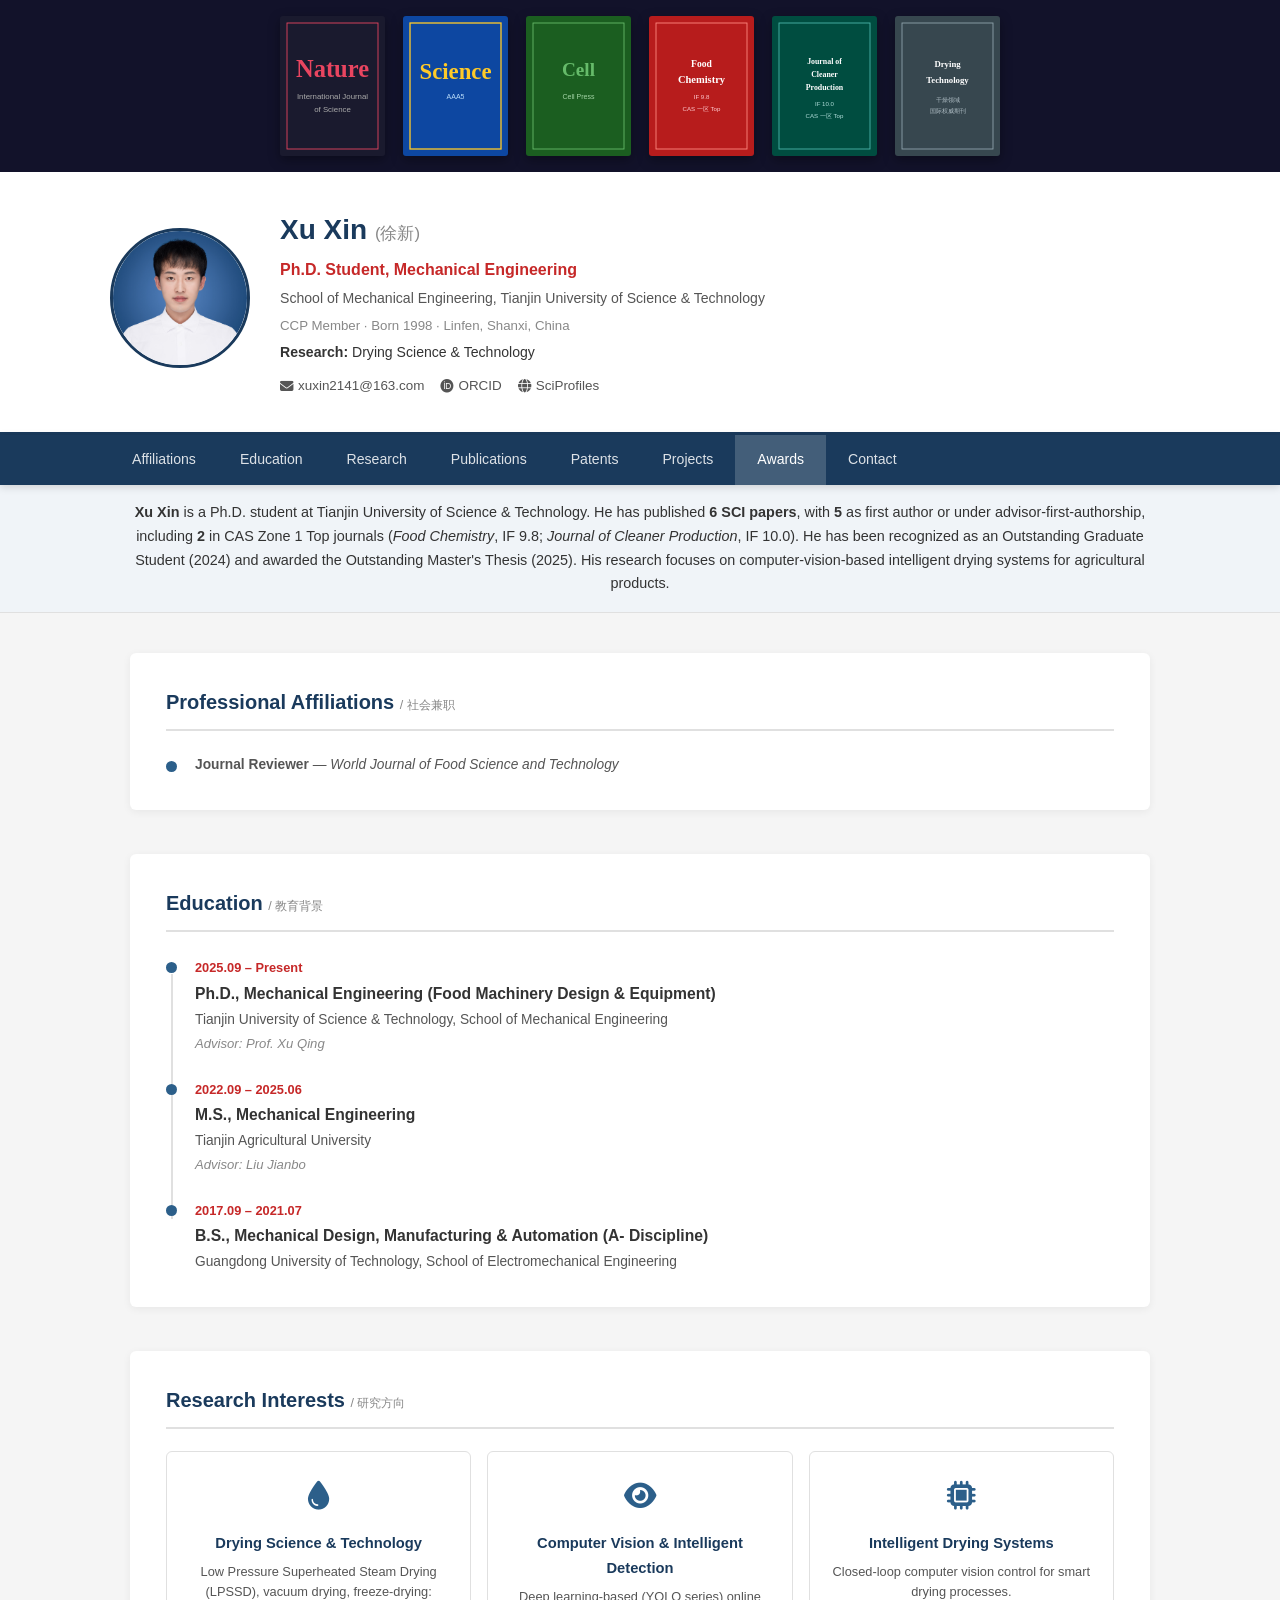
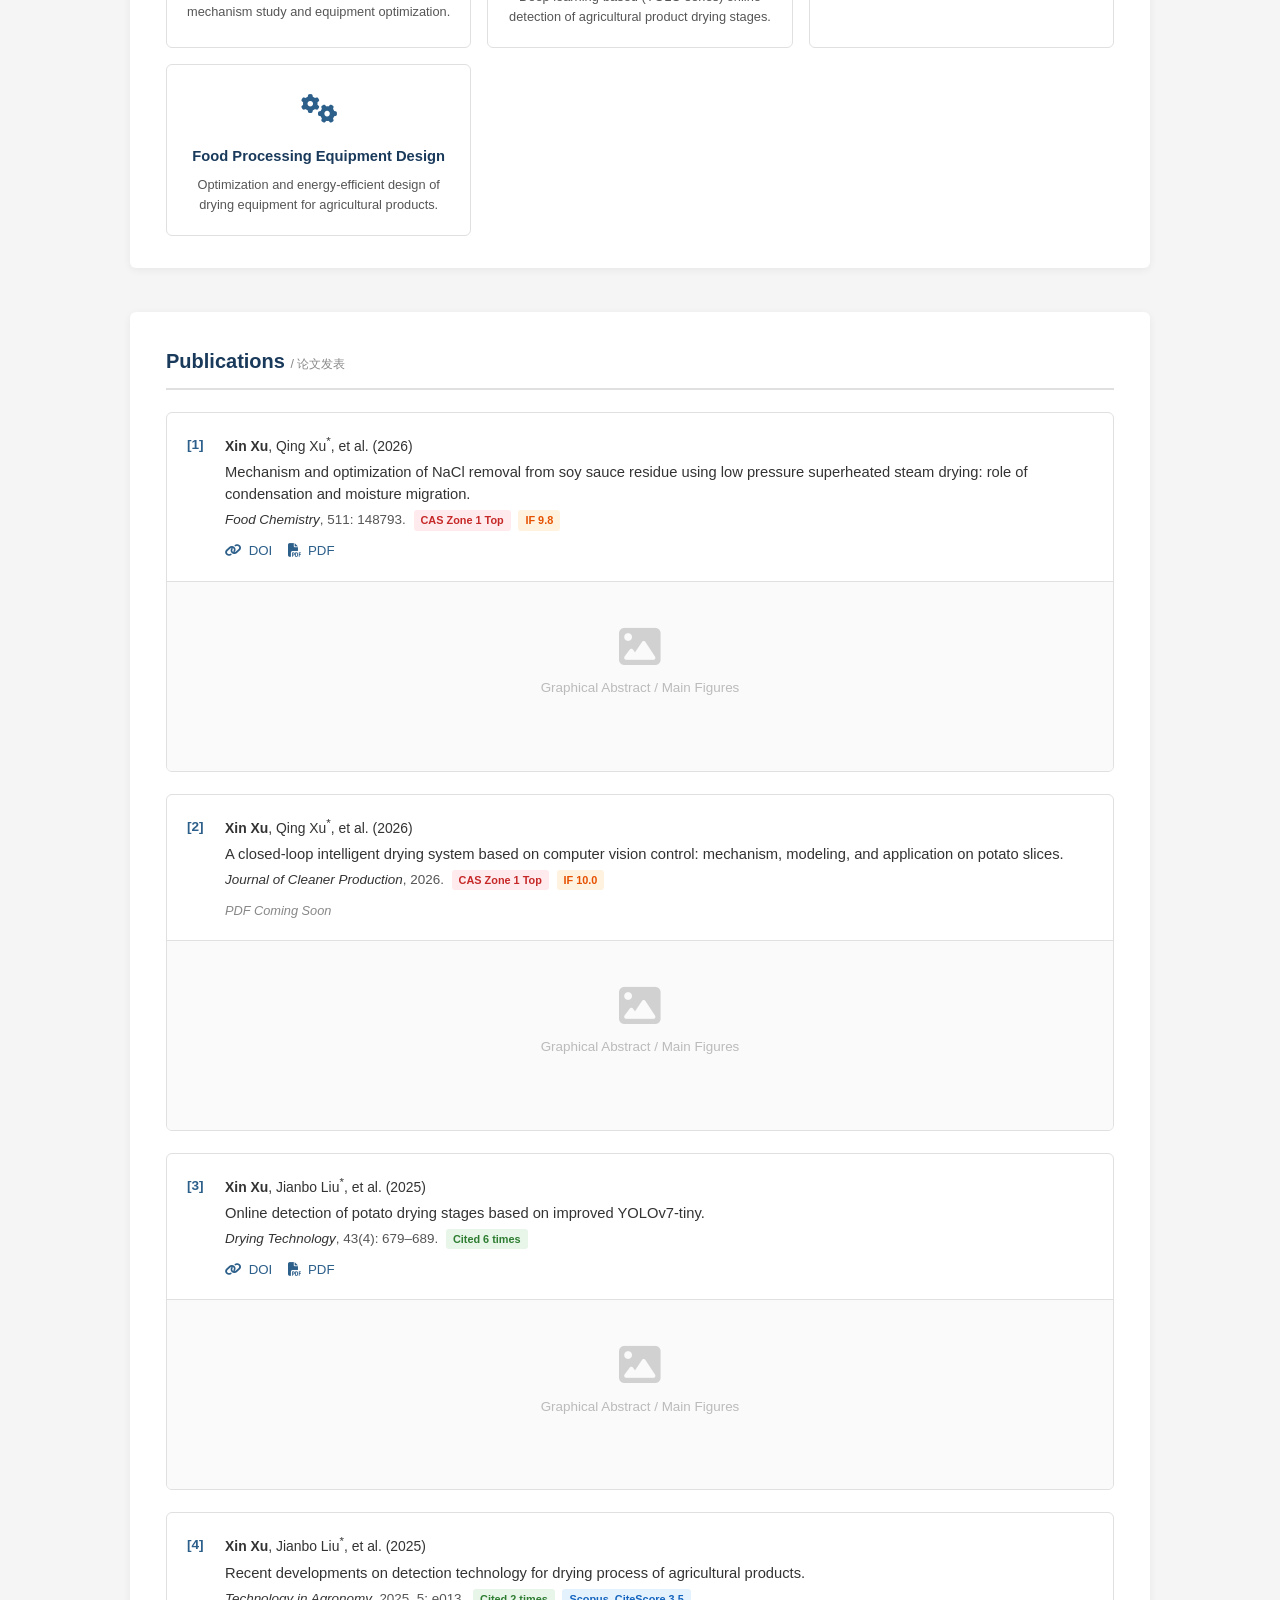
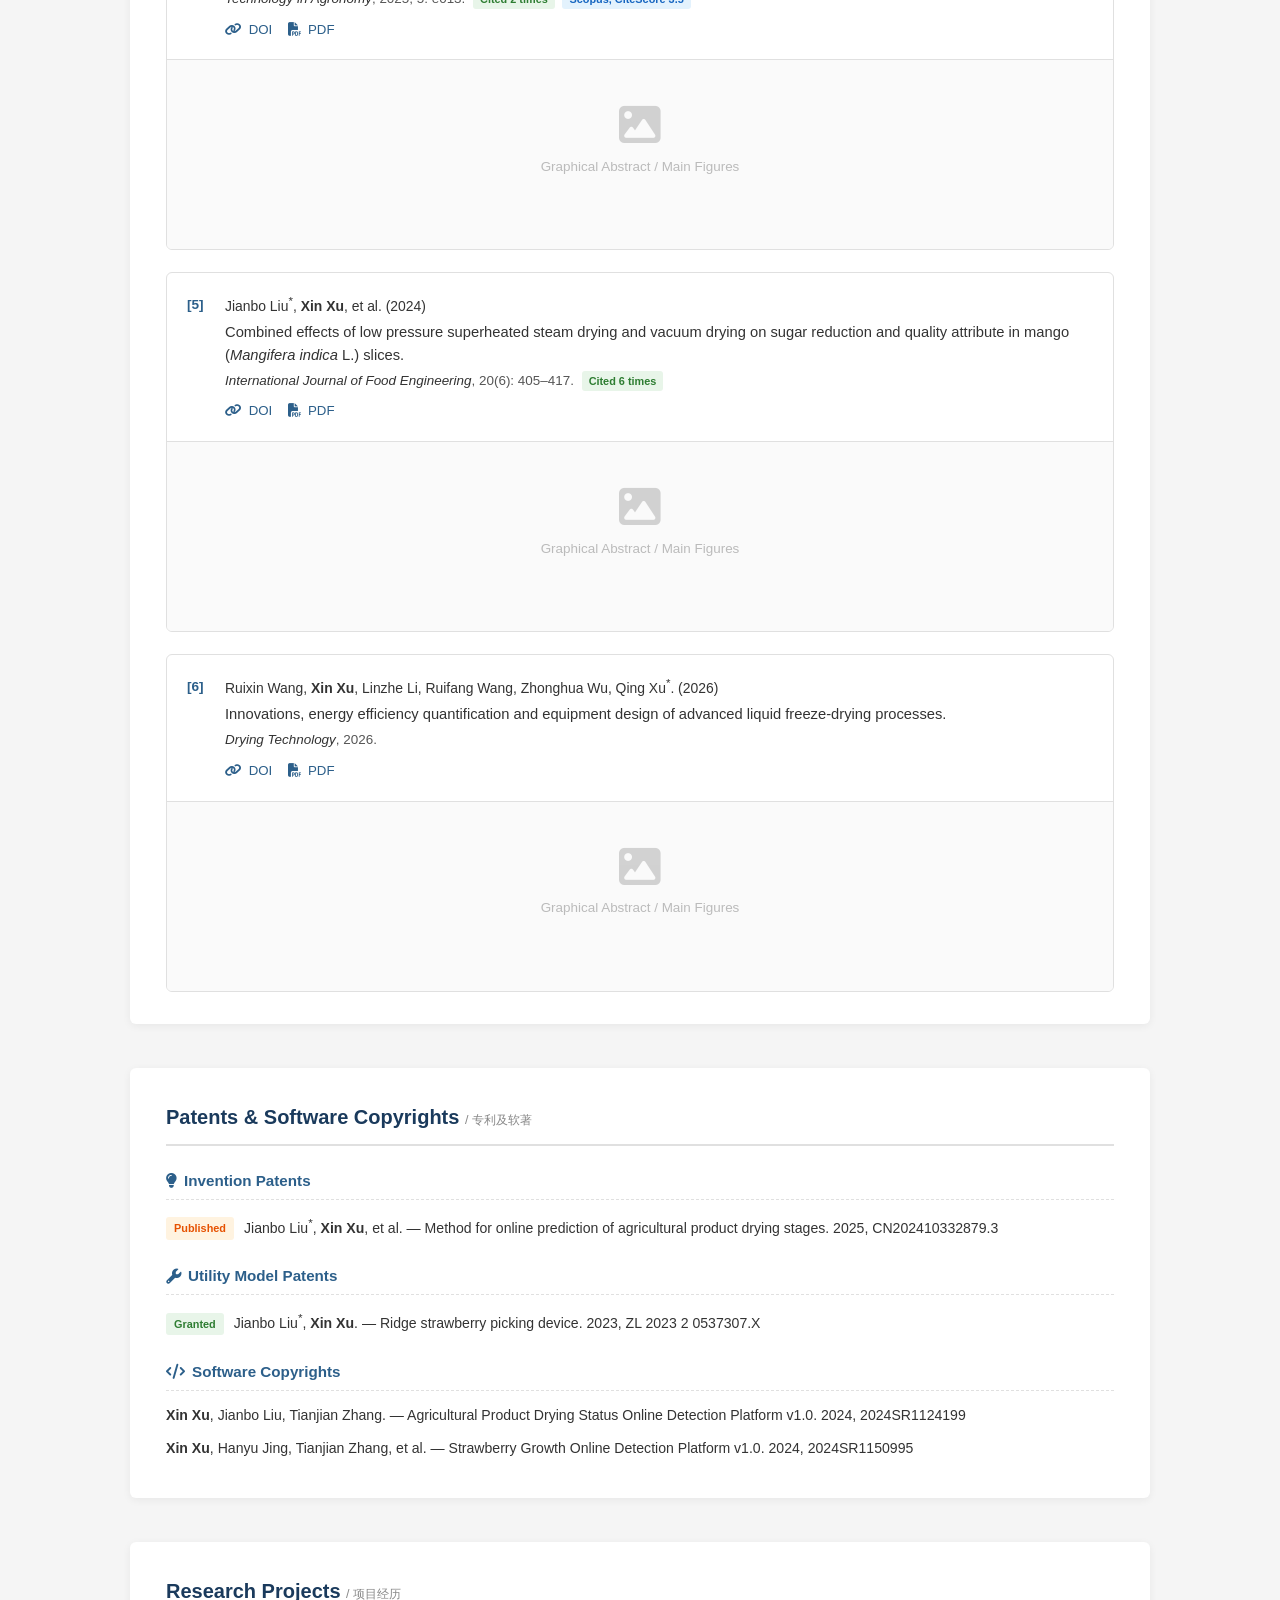
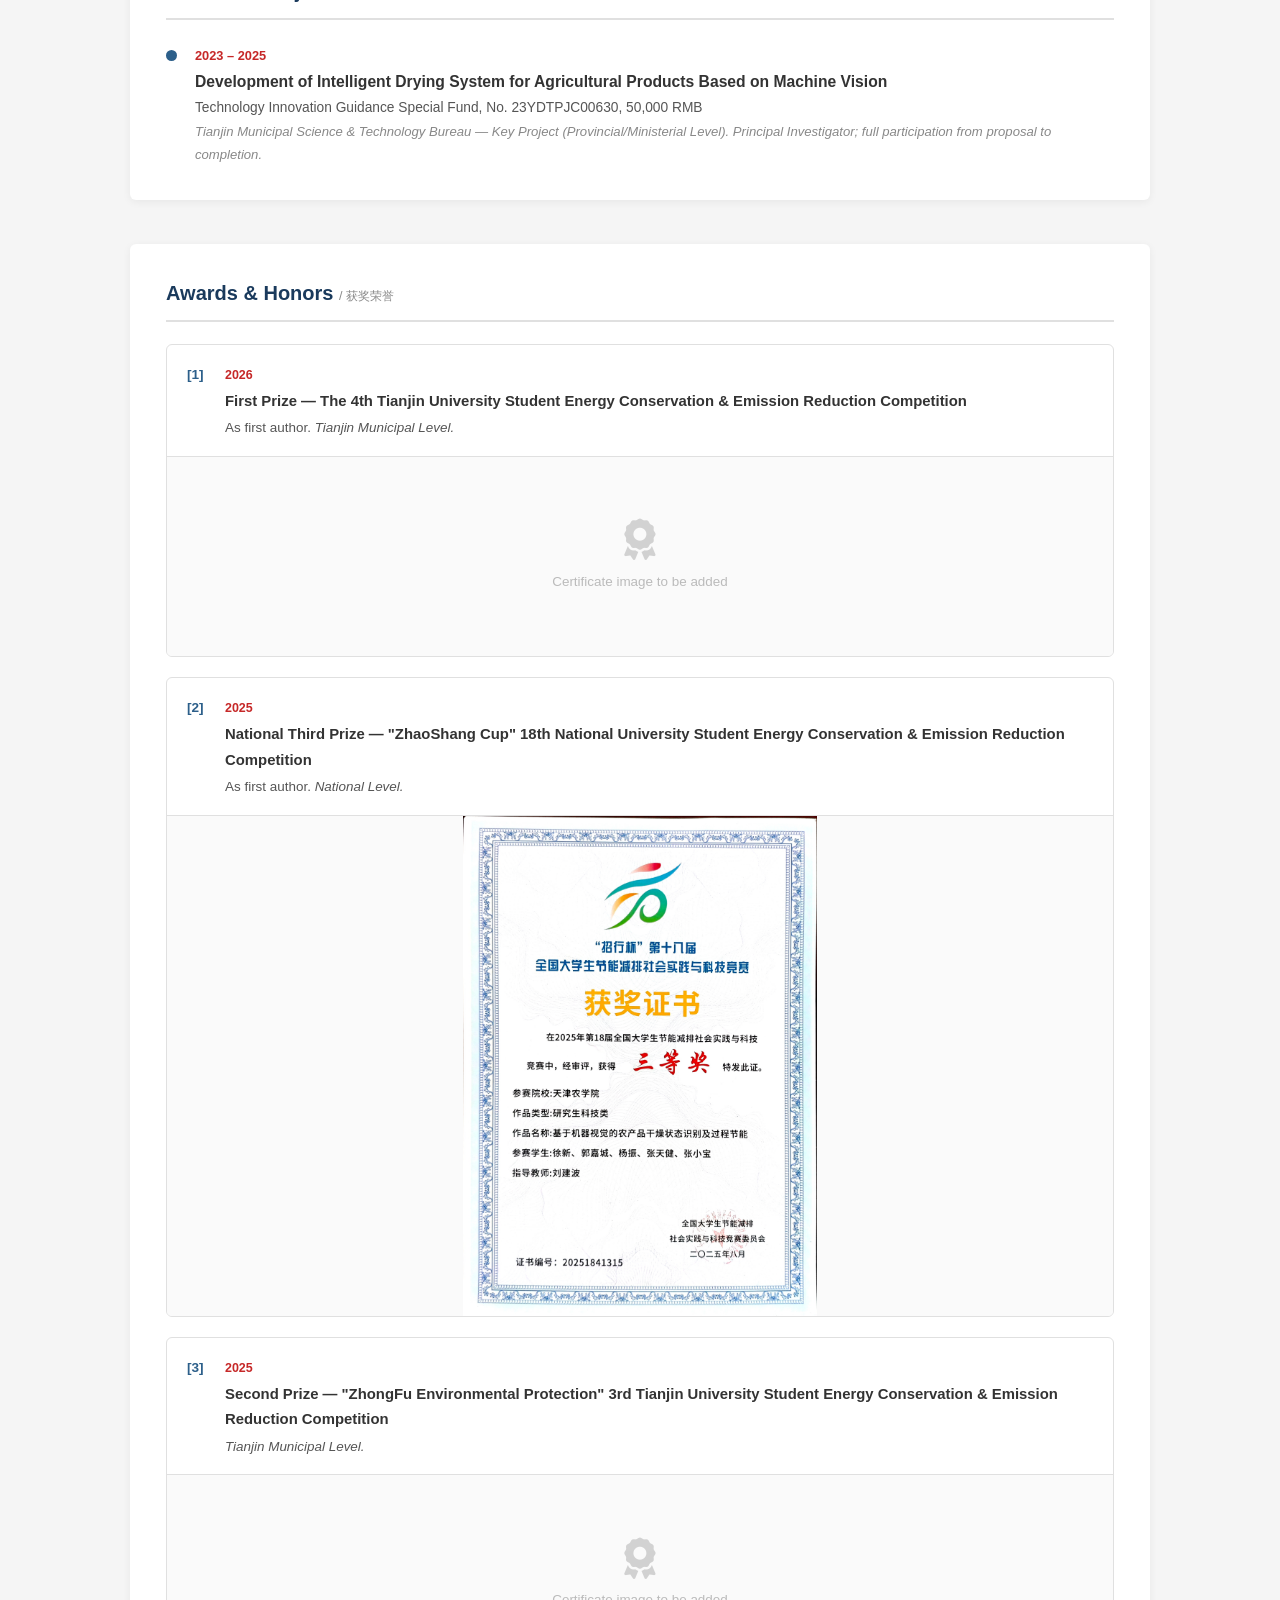
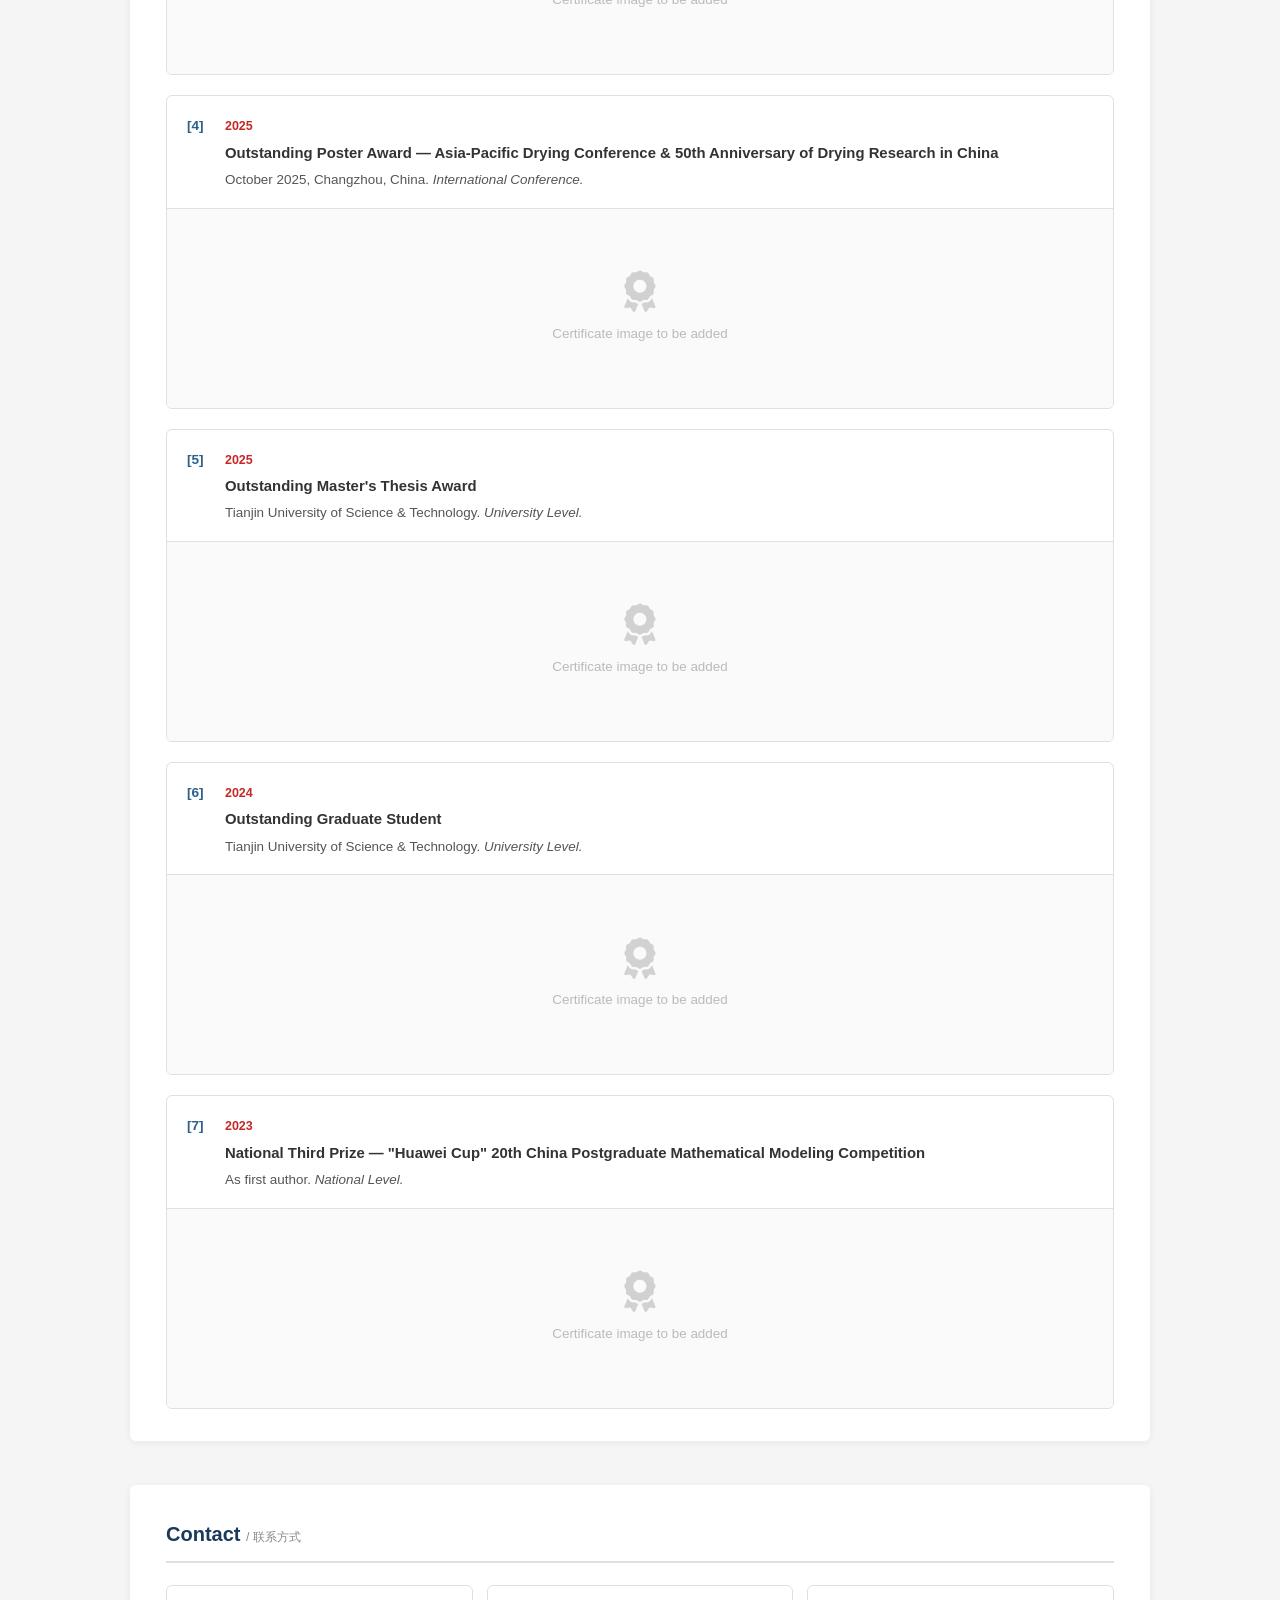
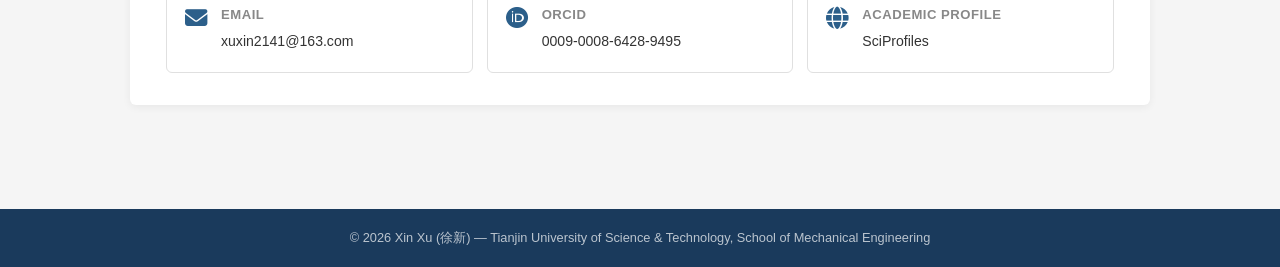
==== commit fbbbde65: "Add files via upload" ====
--- a/index.html
+++ b/index.html
@@ -1,564 +1,529 @@
 <!DOCTYPE html>
-<html>
+<html lang="en">
 <head>
-  <meta charset="utf-8">
-  <title>Hexo</title>
-  <meta name="keywords" content="">
-  <meta name="description" content="Hexo">
-    <meta name="viewport" content="width=device-width, initial-scale=1, maximum-scale=1">
-<meta property="og:type" content="website">
-<meta property="og:title" content="Hexo">
-<meta property="og:url" content="http://example.com/index.html">
-<meta property="og:site_name" content="Hexo">
-<meta property="og:locale" content="en_US">
-<meta property="article:author" content="John Doe">
-<meta name="twitter:card" content="summary">
-
-
-<link rel="icon" href="/img/avatar.jpg">
-
-<link href="/css/style.css?v=1.1.0" rel="stylesheet">
-
-<link href="/css/hl_theme/atom-light.css?v=1.1.0" rel="stylesheet">
-
-<link href="//cdn.jsdelivr.net/npm/animate.css@4.1.0/animate.min.css" rel="stylesheet">
-
-<script src="//cdn.jsdelivr.net/npm/jquery@3.5.1/dist/jquery.min.js"></script>
-<script src="/js/titleTip.js?v=1.1.0" ></script>
-
-<script src="//cdn.jsdelivr.net/npm/highlightjs@9.16.2/highlight.pack.min.js"></script>
-<script>
-    hljs.initHighlightingOnLoad();
-</script>
-
-<script src="//cdn.jsdelivr.net/npm/nprogress@0.2.0/nprogress.min.js"></script>
-
-
-
-<script src="//cdn.jsdelivr.net/npm/jquery.cookie@1.4.1/jquery.cookie.min.js" ></script>
-
-<script src="/js/iconfont.js?v=1.1.0" ></script>
-
-<meta name="generator" content="Hexo 7.1.1"></head>
-<div style="display: none">
-  <input class="theme_disqus_on" value="false">
-  <input class="theme_preload_comment" value="">
-  <input class="theme_blog_path" value="">
-  <input id="theme_shortcut" value="true" />
-  <input id="theme_highlight_on" value="true" />
-  <input id="theme_code_copy" value="true" />
+<meta charset="UTF-8">
+<meta name="viewport" content="width=device-width, initial-scale=1.0">
+<meta name="description" content="Xu Xin - PhD Student at Tianjin University of Science &amp; Technology. Research: Drying Science &amp; Technology, Computer Vision, Intelligent Drying Systems.">
+<title>Xu Xin | Tianjin University of Science &amp; Technology</title>
+<link rel="stylesheet" href="https://cdnjs.cloudflare.com/ajax/libs/font-awesome/6.5.1/css/all.min.css">
+<link rel="stylesheet" href="css/style.css">
+</head>
+<body>
+
+<!-- ====== JOURNAL COVERS BANNER ====== -->
+<div class="journal-banner">
+  <div class="journal-banner-inner">
+    <img src="images/covers/nature.svg" alt="Nature" class="cover-img">
+    <img src="images/covers/science.svg" alt="Science" class="cover-img">
+    <img src="images/covers/cell.svg" alt="Cell" class="cover-img">
+    <img src="images/covers/food-chemistry.svg" alt="Food Chemistry" class="cover-img">
+    <img src="images/covers/jcp.svg" alt="Journal of Cleaner Production" class="cover-img">
+    <img src="images/covers/drying-tech.svg" alt="Drying Technology" class="cover-img">
+  </div>
 </div>
 
-
-
-<body>
-<aside class="nav mobile">
-    <div class="nav-left">
-        <a href="/"
-   class="avatar_target">
-    <img class="avatar"
-         src="/img/avatar.jpg"/>
-</a>
-<div class="author">
-    <span>John Doe</span>
+<!-- ====== HEADER / PROFILE ====== -->
+<header class="site-header">
+  <div class="header-inner">
+    <div class="header-left">
+      <img src="images/photo.jpg" alt="Xu Xin" class="header-photo">
+    </div>
+    <div class="header-right">
+      <h1 class="header-name">Xu Xin <span class="name-cn">(徐新)</span></h1>
+      <p class="header-role">Ph.D. Student, Mechanical Engineering</p>
+      <p class="header-affil">School of Mechanical Engineering, Tianjin University of Science &amp; Technology</p>
+      <p class="header-bio">
+        <span>CCP Member</span> &middot;
+        <span>Born 1998</span> &middot;
+        <span>Linfen, Shanxi, China</span>
+      </p>
+      <p class="header-research"><strong>Research:</strong> Drying Science &amp; Technology</p>
+      <div class="header-contact">
+        <a href="mailto:xuxin2141@163.com"><i class="fa-solid fa-envelope"></i> xuxin2141@163.com</a>
+        <a href="https://orcid.org/0009-0008-6428-9495" target="_blank"><i class="fa-brands fa-orcid"></i> ORCID</a>
+        <a href="https://sciprofiles.com/profile/XinXu2141" target="_blank"><i class="fa-solid fa-globe"></i> SciProfiles</a>
+      </div>
+    </div>
+  </div>
+</header>
+
+<!-- ====== NAVIGATION ====== -->
+<nav class="site-nav">
+  <div class="nav-inner">
+    <a href="#affiliations">Affiliations</a>
+    <a href="#education">Education</a>
+    <a href="#research">Research</a>
+    <a href="#publications">Publications</a>
+    <a href="#patents">Patents</a>
+    <a href="#projects">Projects</a>
+    <a href="#awards">Awards</a>
+    <a href="#contact">Contact</a>
+  </div>
+</nav>
+
+<!-- ====== HIGHLIGHTS / BIO ====== -->
+<div class="highlights-bar">
+  <div class="highlights-inner">
+    <p>
+      <strong>Xu Xin</strong> is a Ph.D. student at Tianjin University of Science &amp; Technology.
+      He has published <strong>6 SCI papers</strong>, with <strong>5</strong> as first author or under advisor-first-authorship,
+      including <strong>2</strong> in CAS Zone 1 Top journals (<em>Food Chemistry</em>, IF 9.8; <em>Journal of Cleaner Production</em>, IF 10.0).
+      He has been recognized as an Outstanding Graduate Student (2024) and awarded the Outstanding Master's Thesis (2025).
+      His research focuses on computer-vision-based intelligent drying systems for agricultural products.
+    </p>
+  </div>
 </div>
 
-<div class="icon">
-    
-        
-            <a title="rss"
-               href="/atom.xml"
-               target="_blank">
-                
-                    <svg class="iconfont-svg" aria-hidden="true">
-                        <use xlink:href="#icon-rss"></use>
-                    </svg>
-                
-            </a>
-        
-    
-        
-            <a title="github"
-               href="https://github.com/yelog"
-               target="_blank">
-                
-                    <svg class="iconfont-svg" aria-hidden="true">
-                        <use xlink:href="#icon-github"></use>
-                    </svg>
-                
-            </a>
-        
-    
-        
-            <a title="facebook"
-               href="https://www.facebook.com/faker.tops"
-               target="_blank">
-                
-                    <svg class="iconfont-svg" aria-hidden="true">
-                        <use xlink:href="#icon-facebook"></use>
-                    </svg>
-                
-            </a>
-        
-    
-        
-    
-        
-    
-        
-            <a title="instagram"
-               href="https://www.facebook.com/faker.tops"
-               target="_blank">
-                
-                    <svg class="iconfont-svg" aria-hidden="true">
-                        <use xlink:href="#icon-instagram"></use>
-                    </svg>
-                
-            </a>
-        
-    
-        
-            <a title="reddit"
-               href="https://www.reddit.com/user/yelog/"
-               target="_blank">
-                
-                    <svg class="iconfont-svg" aria-hidden="true">
-                        <use xlink:href="#icon-reddit"></use>
-                    </svg>
-                
-            </a>
-        
-    
-        
-            <a title="weibo"
-               href="http://weibo.com/u/2307534817"
-               target="_blank">
-                
-                    <svg class="iconfont-svg" aria-hidden="true">
-                        <use xlink:href="#icon-weibo"></use>
-                    </svg>
-                
-            </a>
-        
-    
-        
-            <a title="jianshu"
-               href="https://www.jianshu.com/u/ff56736de7cf"
-               target="_blank">
-                
-                    <svg class="iconfont-svg" aria-hidden="true">
-                        <use xlink:href="#icon-jianshu"></use>
-                    </svg>
-                
-            </a>
-        
-    
-        
-            <a title="zhihu"
-               href="https://www.zhihu.com/people/jaytp/activities"
-               target="_blank">
-                
-                    <svg class="iconfont-svg" aria-hidden="true">
-                        <use xlink:href="#icon-zhihu"></use>
-                    </svg>
-                
-            </a>
-        
-    
-        
-    
-        
-            <a title="oschina"
-               href="https://my.oschina.net/yelog"
-               target="_blank">
-                
-                    <svg class="iconfont-svg" aria-hidden="true">
-                        <use xlink:href="#icon-oschina"></use>
-                    </svg>
-                
-            </a>
-        
-    
-        
-    
-        
-            <a title="email"
-               href="mailto:jaytp@qq.com"
-               target="_blank">
-                
-                    <svg class="iconfont-svg" aria-hidden="true">
-                        <use xlink:href="#icon-email"></use>
-                    </svg>
-                
-            </a>
-        
-    
-        
-            <a title="qq"
-               href="http://wpa.qq.com/msgrd?v=3&uin=872336115&site=qq&menu=yes"
-               target="_blank">
-                
-                    <svg class="iconfont-svg" aria-hidden="true">
-                        <use xlink:href="#icon-qq"></use>
-                    </svg>
-                
-            </a>
-        
-    
-        
-            <a title="kugou"
-               href="https://www.kugou.com/"
-               target="_blank">
-                
-                    <svg class="iconfont-svg" aria-hidden="true">
-                        <use xlink:href="#icon-kugou"></use>
-                    </svg>
-                
-            </a>
-        
-    
-        
-            <a title="neteasemusic"
-               href="https://music.163.com/#/user/home?id=88151013"
-               target="_blank">
-                
-                    <svg class="iconfont-svg" aria-hidden="true">
-                        <use xlink:href="#icon-neteasemusic"></use>
-                    </svg>
-                
-            </a>
-        
-    
-</div>
-
-
-
-
-
-<ul>
-    <li>
-        <div class="all active" data-rel="All">All
-            
-                <small>(1)</small>
-            
-        </div>
-    </li>
-    
-</ul>
-<div class="left-bottom">
-    <div class="menus">
-        
-            
-            
-            
-    </div>
-    <div>
-        
-            <a class="about  hasFriend  site_url"
-               
-               href="/about">About</a>
-        
-        <a style="width: 50%"
-                
-                                           class="friends">Friends</a>
-        
-    </div>
-</div>
-<input type="hidden" id="yelog_site_posts_number" value="1">
-
-<div style="display: none">
-    <span id="busuanzi_value_site_uv"></span>
-    <span id="busuanzi_value_site_pv"></span>
-</div>
-
-    </div>
-    <div class="nav-right">
-        <div class="friends-area">
-    <div class="friends-title">
-        Links
-        <i class="iconfont icon-left"></i>
-    </div>
-    <div class="friends-content">
-        <ul>
-            
-            <li><a target="_blank" href="http://yelog.org/">叶落阁</a></li>
-            
-        </ul>
-    </div>
-</div>
-        <div class="title-list">
-    <div class="right-top">
-        <div id="default-panel">
-            <i class="iconfont icon-search" data-title="搜索 快捷键 i"></i>
-            <div class="right-title">All</div>
-            <i class="iconfont icon-file-tree" data-title="切换到大纲视图 快捷键 w"></i>
-        </div>
-        <div id="search-panel">
-            <i class="iconfont icon-left" data-title="返回"></i>
-            <input id="local-search-input" autocomplete="off"/>
-            <label class="border-line" for="input"></label>
-            <i class="iconfont icon-case-sensitive" data-title="大小写敏感"></i>
-            <i class="iconfont icon-tag" data-title="标签"></i>
-        </div>
-        <div id="outline-panel" style="display: none">
-            <div class="right-title">大纲</div>
-            <i class="iconfont icon-list" data-title="切换到文章列表"></i>
-        </div>
-    </div>
-
-    <div class="tags-list">
-    <input id="tag-search" />
-    <div class="tag-wrapper">
-        
-    </div>
-
-</div>
-
-    
-    <nav id="title-list-nav">
-        
-        
-        <a  class="All "
-           href="/2024/02/06/hello-world/"
-           data-tag=""
-           data-author="" >
-            <span class="post-title" title="Hello World">Hello World</span>
-            <span class="post-date" title="2024-02-06 21:09:57">2024/02/06</span>
-        </a>
-        
-        <div id="no-item-tips">
-
-        </div>
-    </nav>
-    <div id="outline-list">
-    </div>
-</div>
-
-    </div>
-    <div class="hide-list">
-        <div class="semicircle" data-title="切换全屏 快捷键 s">
-            <div class="brackets first"><</div>
-            <div class="brackets">&gt;</div>
-        </div>
-    </div>
-</aside>
-<div id="post" class="index">
-    <div class="pjax">
-        <article class="index">
-            <div class="toc-ref">
-    
-        <ol class="toc"><li class="toc-item toc-level-1"><a class="toc-link" href="#Why-Blog"><span class="toc-text">Why Blog</span></a><ol class="toc-child"><li class="toc-item toc-level-2"><a class="toc-link" href="#%E5%AF%B9%E5%8D%9A%E5%AE%A2%E7%9A%84%E7%90%86%E8%A7%A3"><span class="toc-text">对博客的理解</span></a></li><li class="toc-item toc-level-2"><a class="toc-link" href="#%E5%85%B3%E4%BA%8E%E5%8F%B6%E8%90%BD%E9%98%81"><span class="toc-text">关于叶落阁</span></a></li><li class="toc-item toc-level-2"><a class="toc-link" href="#%E5%8D%9A%E5%AE%A2%E5%B9%B3%E5%8F%B0"><span class="toc-text">博客平台</span></a></li></ol></li></ol>
-    
-<style>
-    .left-col .switch-btn,
-    .left-col .switch-area {
-        display: none;
-    }
-    .toc-level-3 i,
-    .toc-level-3 ol {
-        display: none !important;
-    }
-</style>
-</div>
-            <h1 id="Why-Blog"><a href="#Why-Blog" class="headerlink" title="Why Blog"></a>Why Blog</h1><h2 id="对博客的理解"><a href="#对博客的理解" class="headerlink" title="对博客的理解"></a>对博客的理解</h2><p>喜欢写Blog的人，会经历三个阶段。</p>
-<blockquote>
-<p>第一阶段，刚接触Blog，觉得很新鲜，试着选择一个免费空间来写。</p>
-</blockquote>
-<blockquote>
-<p>第二阶段，发现免费空间限制太多，就自己购买域名和空间，搭建独立博客。</p>
-</blockquote>
-<blockquote>
-<p>第三阶段，觉得独立博客的管理太麻烦，最好在保留控制权的前提下，让别人来管，自己只负责写文章。</p>
-</blockquote>
-<p>我们每个人的在网络上产生的数据越来越多，这些信息是我们在互联网上存在过的痕迹，值得我们认真对待。但是它们被分散分布在各个网站上。很多时候我们很难将它们聚合在一起，而且各个网站的信息排布方式也没有办法自由控制，所以我们需要一个可以由自己主宰的空间——博客。</p>
-<p>通过博客，我们可以记录自己的生活和成长的轨迹。它不像 Twitter 那样碎片化，也不像 Facebook 那样关系化，它是私人的空间。</p>
-<h2 id="关于叶落阁"><a href="#关于叶落阁" class="headerlink" title="关于叶落阁"></a>关于叶落阁</h2><p><strong>叶落阁</strong> 是阁主（杨玉杰）的个人站。</p>
-<p>到目前为止已经写了<code class="article_number"></code>篇文章， 共<code class="site_word_count"></code>字。</p>
-<p>本站访问人数：<code class="site_uv"></code>人次 ， 访问量：<code class="site_pv"></code>次</p>
-<h2 id="博客平台"><a href="#博客平台" class="headerlink" title="博客平台"></a>博客平台</h2><p>这个博客通过 <a target="_blank" rel="noopener" href="https://hexo.io/">Hexo</a> 生成，部署在 <a target="_blank" rel="noopener" href="https://pages.github.com/">GitHub Pages</a>主题 <a target="_blank" rel="noopener" href="https://github.com/yelog/hexo-theme-3-hexo">3-hexo</a> 已经在github上开源</p>
-<p><code>3-hexo</code> 主题使用交流可以加 Q群: <a target="_blank" href="//shang.qq.com/wpa/qunwpa?idkey=e8cf083cc097141eaf323396f1766809b8e90ff00c67bb441898f672892f6904"><img data-ignore border="0" src="//pub.idqqimg.com/wpa/images/group.png" alt="3-hexo使用交流" title="3-hexo使用交流"></a></p>
-<p>主要功能：</p>
-<ul>
-<li>搜索支持文章标题、标签(#标签)、作者(@作者)</li>
-<li>pad&#x2F;手机等移动端适配</li>
-<li>页面全局快捷键 <a target="_blank" rel="noopener" href='http://yelog.org/2017/03/24/3-hexo-shortcuts/'>3-hexo快捷键说明</a></li>
-</ul>
-
-        </article>
-        
-        <p>
-            <a  class="dashang" onclick="dashangToggle()">赏</a>
-        </p>
-        
-        
-    </div>
-    <div class="copyright">
-        <p class="footer-entry">
-    ©2016-2020 Yelog
-</p>
-<p class="footer-entry">Built with <a href="https://hexo.io/" target="_blank">Hexo</a> and <a href="https://github.com/yelog/hexo-theme-3-hexo" target="_blank">3-hexo</a> theme</p>
-
-    </div>
-</div>
-<div class="full-toc">
-    <button class="full" data-title="切换全屏 快捷键 s"><span class="min mobile"></span></button>
-<a class="" id="rocket" ></a>
-
-</div>
-
-<div class="hide_box" onclick="dashangToggle()"></div>
-<div class="shang_box">
-    <a class="shang_close"  onclick="dashangToggle()">×</a>
-    <div class="shang_tit">
-        <p>Help us with donation</p>
-    </div>
-    <div class="shang_payimg">
-        <div class="pay_img">
-            <img src="/img/alipay.jpg" class="alipay" title="扫码支持">
-            <img src="/img/weixin.jpg" class="weixin" title="扫码支持">
-        </div>
-    </div>
-    <div class="shang_payselect">
-        <span><label><input type="radio" name="pay" checked value="alipay">alipay</label></span><span><label><input type="radio" name="pay" value="weixin">weixin</label></span>
-    </div>
-</div>
-
-
+<!-- ====== MAIN CONTENT ====== -->
+<main class="main-content">
+
+  <!-- ===== PROFESSIONAL AFFILIATIONS ===== -->
+  <section id="affiliations" class="content-section">
+    <h2 class="section-title">Professional Affiliations <span class="cn-sub">/ 社会兼职</span></h2>
+    <div class="section-body">
+      <div class="timeline-list">
+        <div class="timeline-entry">
+          <span class="tl-dot"></span>
+          <div class="tl-content">
+            <p><strong>Journal Reviewer</strong> &mdash; <em>World Journal of Food Science and Technology</em></p>
+          </div>
+        </div>
+        <!-- Additional affiliations can be added here -->
+      </div>
+    </div>
+  </section>
+
+  <!-- ===== EDUCATION ===== -->
+  <section id="education" class="content-section">
+    <h2 class="section-title">Education <span class="cn-sub">/ 教育背景</span></h2>
+    <div class="section-body">
+      <div class="timeline-list">
+        <div class="timeline-entry">
+          <span class="tl-dot"></span>
+          <div class="tl-content">
+            <span class="tl-date">2025.09 – Present</span>
+            <h3>Ph.D., Mechanical Engineering (Food Machinery Design &amp; Equipment)</h3>
+            <p>Tianjin University of Science &amp; Technology, School of Mechanical Engineering</p>
+            <p class="tl-note">Advisor: Prof. Xu Qing</p>
+          </div>
+        </div>
+        <div class="timeline-entry">
+          <span class="tl-dot"></span>
+          <div class="tl-content">
+            <span class="tl-date">2022.09 – 2025.06</span>
+            <h3>M.S., Mechanical Engineering</h3>
+            <p>Tianjin Agricultural University</p>
+            <p class="tl-note">Advisor: Liu Jianbo</p>
+          </div>
+        </div>
+        <div class="timeline-entry">
+          <span class="tl-dot"></span>
+          <div class="tl-content">
+            <span class="tl-date">2017.09 – 2021.07</span>
+            <h3>B.S., Mechanical Design, Manufacturing &amp; Automation (A- Discipline)</h3>
+            <p>Guangdong University of Technology, School of Electromechanical Engineering</p>
+          </div>
+        </div>
+      </div>
+    </div>
+  </section>
+
+  <!-- ===== RESEARCH INTERESTS ===== -->
+  <section id="research" class="content-section">
+    <h2 class="section-title">Research Interests <span class="cn-sub">/ 研究方向</span></h2>
+    <div class="section-body">
+      <div class="research-grid">
+        <div class="research-card">
+          <div class="rc-icon"><i class="fa-solid fa-droplet"></i></div>
+          <h3>Drying Science &amp; Technology</h3>
+          <p>Low Pressure Superheated Steam Drying (LPSSD), vacuum drying, freeze-drying: mechanism study and equipment optimization.</p>
+        </div>
+        <div class="research-card">
+          <div class="rc-icon"><i class="fa-solid fa-eye"></i></div>
+          <h3>Computer Vision &amp; Intelligent Detection</h3>
+          <p>Deep learning-based (YOLO series) online detection of agricultural product drying stages.</p>
+        </div>
+        <div class="research-card">
+          <div class="rc-icon"><i class="fa-solid fa-microchip"></i></div>
+          <h3>Intelligent Drying Systems</h3>
+          <p>Closed-loop computer vision control for smart drying processes.</p>
+        </div>
+        <div class="research-card">
+          <div class="rc-icon"><i class="fa-solid fa-gears"></i></div>
+          <h3>Food Processing Equipment Design</h3>
+          <p>Optimization and energy-efficient design of drying equipment for agricultural products.</p>
+        </div>
+      </div>
+    </div>
+  </section>
+
+  <!-- ===== PUBLICATIONS ===== -->
+  <section id="publications" class="content-section">
+    <h2 class="section-title">Publications <span class="cn-sub">/ 论文发表</span></h2>
+    <div class="section-body">
+
+      <!-- Paper 1 -->
+      <div class="pub-entry">
+        <div class="pub-header">
+          <span class="pub-num">[1]</span>
+          <div class="pub-meta">
+            <p class="pub-authors"><strong>Xin Xu</strong>, Qing Xu<sup>*</sup>, et al. (2026)</p>
+            <p class="pub-title">Mechanism and optimization of NaCl removal from soy sauce residue using low pressure superheated steam drying: role of condensation and moisture migration.</p>
+            <p class="pub-journal"><em>Food Chemistry</em>, 511: 148793.
+              <span class="badge badge-top">CAS Zone 1 Top</span>
+              <span class="badge badge-if">IF 9.8</span>
+            </p>
+            <div class="pub-links">
+              <a href="https://doi.org/10.1016/j.foodchem.2026.148793" target="_blank"><i class="fa-solid fa-link"></i> DOI</a>
+              <a href="papers/2026-FoodChemistry-NaCl-removal.pdf" target="_blank"><i class="fa-solid fa-file-pdf"></i> PDF</a>
+            </div>
+          </div>
+        </div>
+        <div class="pub-figure">
+          <div class="figure-placeholder" data-text="Graphical Abstract / Main Figures">
+            <i class="fa-solid fa-image"></i>
+            <span>Graphical Abstract / Main Figures</span>
+          </div>
+        </div>
+      </div>
+
+      <!-- Paper 2 -->
+      <div class="pub-entry">
+        <div class="pub-header">
+          <span class="pub-num">[2]</span>
+          <div class="pub-meta">
+            <p class="pub-authors"><strong>Xin Xu</strong>, Qing Xu<sup>*</sup>, et al. (2026)</p>
+            <p class="pub-title">A closed-loop intelligent drying system based on computer vision control: mechanism, modeling, and application on potato slices.</p>
+            <p class="pub-journal"><em>Journal of Cleaner Production</em>, 2026.
+              <span class="badge badge-top">CAS Zone 1 Top</span>
+              <span class="badge badge-if">IF 10.0</span>
+            </p>
+            <div class="pub-links">
+              <span class="no-link">PDF Coming Soon</span>
+            </div>
+          </div>
+        </div>
+        <div class="pub-figure">
+          <div class="figure-placeholder" data-text="Graphical Abstract / Main Figures">
+            <i class="fa-solid fa-image"></i>
+            <span>Graphical Abstract / Main Figures</span>
+          </div>
+        </div>
+      </div>
+
+      <!-- Paper 3 -->
+      <div class="pub-entry">
+        <div class="pub-header">
+          <span class="pub-num">[3]</span>
+          <div class="pub-meta">
+            <p class="pub-authors"><strong>Xin Xu</strong>, Jianbo Liu<sup>*</sup>, et al. (2025)</p>
+            <p class="pub-title">Online detection of potato drying stages based on improved YOLOv7-tiny.</p>
+            <p class="pub-journal"><em>Drying Technology</em>, 43(4): 679–689.
+              <span class="badge badge-cited">Cited 6 times</span>
+            </p>
+            <div class="pub-links">
+              <a href="https://doi.org/10.1080/07373937.2025.2450700" target="_blank"><i class="fa-solid fa-link"></i> DOI</a>
+              <a href="papers/2025-DryingTechnology-YOLOv7.pdf" target="_blank"><i class="fa-solid fa-file-pdf"></i> PDF</a>
+            </div>
+          </div>
+        </div>
+        <div class="pub-figure">
+          <div class="figure-placeholder" data-text="Graphical Abstract / Main Figures">
+            <i class="fa-solid fa-image"></i>
+            <span>Graphical Abstract / Main Figures</span>
+          </div>
+        </div>
+      </div>
+
+      <!-- Paper 4 -->
+      <div class="pub-entry">
+        <div class="pub-header">
+          <span class="pub-num">[4]</span>
+          <div class="pub-meta">
+            <p class="pub-authors"><strong>Xin Xu</strong>, Jianbo Liu<sup>*</sup>, et al. (2025)</p>
+            <p class="pub-title">Recent developments on detection technology for drying process of agricultural products.</p>
+            <p class="pub-journal"><em>Technology in Agronomy</em>, 2025, 5: e013.
+              <span class="badge badge-cited">Cited 2 times</span>
+              <span class="badge badge-scopus">Scopus, CiteScore 3.5</span>
+            </p>
+            <div class="pub-links">
+              <a href="https://doi.org/10.48130/tia-0025-0008" target="_blank"><i class="fa-solid fa-link"></i> DOI</a>
+              <a href="papers/2025-TechnologyInAgronomy-review.pdf" target="_blank"><i class="fa-solid fa-file-pdf"></i> PDF</a>
+            </div>
+          </div>
+        </div>
+        <div class="pub-figure">
+          <div class="figure-placeholder" data-text="Graphical Abstract / Main Figures">
+            <i class="fa-solid fa-image"></i>
+            <span>Graphical Abstract / Main Figures</span>
+          </div>
+        </div>
+      </div>
+
+      <!-- Paper 5 -->
+      <div class="pub-entry">
+        <div class="pub-header">
+          <span class="pub-num">[5]</span>
+          <div class="pub-meta">
+            <p class="pub-authors">Jianbo Liu<sup>*</sup>, <strong>Xin Xu</strong>, et al. (2024)</p>
+            <p class="pub-title">Combined effects of low pressure superheated steam drying and vacuum drying on sugar reduction and quality attribute in mango (<em>Mangifera indica</em> L.) slices.</p>
+            <p class="pub-journal"><em>International Journal of Food Engineering</em>, 20(6): 405–417.
+              <span class="badge badge-cited">Cited 6 times</span>
+            </p>
+            <div class="pub-links">
+              <a href="https://doi.org/10.1515/ijfe-2023-0249" target="_blank"><i class="fa-solid fa-link"></i> DOI</a>
+              <a href="papers/2024-IJFE-mango-drying.pdf" target="_blank"><i class="fa-solid fa-file-pdf"></i> PDF</a>
+            </div>
+          </div>
+        </div>
+        <div class="pub-figure">
+          <div class="figure-placeholder" data-text="Graphical Abstract / Main Figures">
+            <i class="fa-solid fa-image"></i>
+            <span>Graphical Abstract / Main Figures</span>
+          </div>
+        </div>
+      </div>
+
+      <!-- Paper 6 -->
+      <div class="pub-entry">
+        <div class="pub-header">
+          <span class="pub-num">[6]</span>
+          <div class="pub-meta">
+            <p class="pub-authors">Ruixin Wang, <strong>Xin Xu</strong>, Linzhe Li, Ruifang Wang, Zhonghua Wu, Qing Xu<sup>*</sup>. (2026)</p>
+            <p class="pub-title">Innovations, energy efficiency quantification and equipment design of advanced liquid freeze-drying processes.</p>
+            <p class="pub-journal"><em>Drying Technology</em>, 2026.</p>
+            <div class="pub-links">
+              <a href="https://doi.org/10.1080/07373937.2026.2651317" target="_blank"><i class="fa-solid fa-link"></i> DOI</a>
+              <a href="papers/2026-DryingTechnology-freeze-drying.pdf" target="_blank"><i class="fa-solid fa-file-pdf"></i> PDF</a>
+            </div>
+          </div>
+        </div>
+        <div class="pub-figure">
+          <div class="figure-placeholder" data-text="Graphical Abstract / Main Figures">
+            <i class="fa-solid fa-image"></i>
+            <span>Graphical Abstract / Main Figures</span>
+          </div>
+        </div>
+      </div>
+
+    </div>
+  </section>
+
+  <!-- ===== PATENTS & SOFTWARE ===== -->
+  <section id="patents" class="content-section">
+    <h2 class="section-title">Patents &amp; Software Copyrights <span class="cn-sub">/ 专利及软著</span></h2>
+    <div class="section-body">
+
+      <h3 class="sub-heading"><i class="fa-solid fa-lightbulb"></i> Invention Patents</h3>
+      <div class="ip-row">
+        <span class="ip-tag ip-tag-pending">Published</span>
+        <span>Jianbo Liu<sup>*</sup>, <strong>Xin Xu</strong>, et al. — Method for online prediction of agricultural product drying stages. 2025, CN202410332879.3</span>
+      </div>
+
+      <h3 class="sub-heading"><i class="fa-solid fa-wrench"></i> Utility Model Patents</h3>
+      <div class="ip-row">
+        <span class="ip-tag ip-tag-granted">Granted</span>
+        <span>Jianbo Liu<sup>*</sup>, <strong>Xin Xu</strong>. — Ridge strawberry picking device. 2023, ZL 2023 2 0537307.X</span>
+      </div>
+
+      <h3 class="sub-heading"><i class="fa-solid fa-code"></i> Software Copyrights</h3>
+      <div class="ip-row"><span><strong>Xin Xu</strong>, Jianbo Liu, Tianjian Zhang. — Agricultural Product Drying Status Online Detection Platform v1.0. 2024, 2024SR1124199</span></div>
+      <div class="ip-row"><span><strong>Xin Xu</strong>, Hanyu Jing, Tianjian Zhang, et al. — Strawberry Growth Online Detection Platform v1.0. 2024, 2024SR1150995</span></div>
+
+    </div>
+  </section>
+
+  <!-- ===== RESEARCH PROJECTS ===== -->
+  <section id="projects" class="content-section">
+    <h2 class="section-title">Research Projects <span class="cn-sub">/ 项目经历</span></h2>
+    <div class="section-body">
+      <div class="timeline-list">
+
+        <div class="timeline-entry">
+          <span class="tl-dot"></span>
+          <div class="tl-content">
+            <span class="tl-date">2023 – 2025</span>
+            <h3>Development of Intelligent Drying System for Agricultural Products Based on Machine Vision</h3>
+            <p>Technology Innovation Guidance Special Fund, No. 23YDTPJC00630, 50,000 RMB</p>
+            <p class="tl-note">Tianjin Municipal Science &amp; Technology Bureau — Key Project (Provincial/Ministerial Level). Principal Investigator; full participation from proposal to completion.</p>
+          </div>
+        </div>
+
+      </div>
+    </div>
+  </section>
+
+  <!-- ===== AWARDS & HONORS ===== -->
+  <section id="awards" class="content-section">
+    <h2 class="section-title">Awards &amp; Honors <span class="cn-sub">/ 获奖荣誉</span></h2>
+    <div class="section-body">
+
+      <!-- Award 1 -->
+      <div class="award-entry">
+        <div class="award-header">
+          <span class="award-num">[1]</span>
+          <div class="award-meta">
+            <span class="award-date">2026</span>
+            <h3>First Prize — The 4th Tianjin University Student Energy Conservation &amp; Emission Reduction Competition</h3>
+            <p>As first author. <em>Tianjin Municipal Level.</em></p>
+          </div>
+        </div>
+        <div class="award-figure">
+          <img src="awards/2026-节能减排-天津市一等奖.pdf" alt="2026 Award Certificate" onerror="this.style.display='none';this.nextElementSibling.style.display='flex'">
+          <div class="award-placeholder" style="display:none">
+            <i class="fa-solid fa-award"></i>
+            <span>Certificate image to be added</span>
+          </div>
+        </div>
+      </div>
+
+      <!-- Award 2 -->
+      <div class="award-entry">
+        <div class="award-header">
+          <span class="award-num">[2]</span>
+          <div class="award-meta">
+            <span class="award-date">2025</span>
+            <h3>National Third Prize — "ZhaoShang Cup" 18th National University Student Energy Conservation &amp; Emission Reduction Competition</h3>
+            <p>As first author. <em>National Level.</em></p>
+          </div>
+        </div>
+        <div class="award-figure">
+          <img src="awards/2025-招行杯节能减排-国家级三等奖.jpg" alt="2025 Award Certificate">
+        </div>
+      </div>
+
+      <!-- Award 3 -->
+      <div class="award-entry">
+        <div class="award-header">
+          <span class="award-num">[3]</span>
+          <div class="award-meta">
+            <span class="award-date">2025</span>
+            <h3>Second Prize — "ZhongFu Environmental Protection" 3rd Tianjin University Student Energy Conservation &amp; Emission Reduction Competition</h3>
+            <p><em>Tianjin Municipal Level.</em></p>
+          </div>
+        </div>
+        <div class="award-figure">
+          <img src="awards/2025-中福环保节能减排-天津市二等奖.pdf" alt="2025 Award Certificate" onerror="this.style.display='none';this.nextElementSibling.style.display='flex'">
+          <div class="award-placeholder" style="display:none">
+            <i class="fa-solid fa-award"></i>
+            <span>Certificate image to be added</span>
+          </div>
+        </div>
+      </div>
+
+      <!-- Award 4 -->
+      <div class="award-entry">
+        <div class="award-header">
+          <span class="award-num">[4]</span>
+          <div class="award-meta">
+            <span class="award-date">2025</span>
+            <h3>Outstanding Poster Award — Asia-Pacific Drying Conference &amp; 50th Anniversary of Drying Research in China</h3>
+            <p>October 2025, Changzhou, China. <em>International Conference.</em></p>
+          </div>
+        </div>
+        <div class="award-figure">
+          <div class="award-placeholder">
+            <i class="fa-solid fa-award"></i>
+            <span>Certificate image to be added</span>
+          </div>
+        </div>
+      </div>
+
+      <!-- Award 5 -->
+      <div class="award-entry">
+        <div class="award-header">
+          <span class="award-num">[5]</span>
+          <div class="award-meta">
+            <span class="award-date">2025</span>
+            <h3>Outstanding Master's Thesis Award</h3>
+            <p>Tianjin University of Science &amp; Technology. <em>University Level.</em></p>
+          </div>
+        </div>
+        <div class="award-figure">
+          <div class="award-placeholder">
+            <i class="fa-solid fa-award"></i>
+            <span>Certificate image to be added</span>
+          </div>
+        </div>
+      </div>
+
+      <!-- Award 6 -->
+      <div class="award-entry">
+        <div class="award-header">
+          <span class="award-num">[6]</span>
+          <div class="award-meta">
+            <span class="award-date">2024</span>
+            <h3>Outstanding Graduate Student</h3>
+            <p>Tianjin University of Science &amp; Technology. <em>University Level.</em></p>
+          </div>
+        </div>
+        <div class="award-figure">
+          <div class="award-placeholder">
+            <i class="fa-solid fa-award"></i>
+            <span>Certificate image to be added</span>
+          </div>
+        </div>
+      </div>
+
+      <!-- Award 7 -->
+      <div class="award-entry">
+        <div class="award-header">
+          <span class="award-num">[7]</span>
+          <div class="award-meta">
+            <span class="award-date">2023</span>
+            <h3>National Third Prize — "Huawei Cup" 20th China Postgraduate Mathematical Modeling Competition</h3>
+            <p>As first author. <em>National Level.</em></p>
+          </div>
+        </div>
+        <div class="award-figure">
+          <img src="awards/2023-华为杯数学建模-国家级三等奖.pdf" alt="2023 Award Certificate" onerror="this.style.display='none';this.nextElementSibling.style.display='flex'">
+          <div class="award-placeholder" style="display:none">
+            <i class="fa-solid fa-award"></i>
+            <span>Certificate image to be added</span>
+          </div>
+        </div>
+      </div>
+
+    </div>
+  </section>
+
+  <!-- ===== CONTACT ===== -->
+  <section id="contact" class="content-section">
+    <h2 class="section-title">Contact <span class="cn-sub">/ 联系方式</span></h2>
+    <div class="section-body">
+      <div class="contact-grid">
+        <div class="contact-item">
+          <i class="fa-solid fa-envelope"></i>
+          <div>
+            <h4>Email</h4>
+            <a href="mailto:xuxin2141@163.com">xuxin2141@163.com</a>
+          </div>
+        </div>
+        <div class="contact-item">
+          <i class="fa-brands fa-orcid"></i>
+          <div>
+            <h4>ORCID</h4>
+            <a href="https://orcid.org/0009-0008-6428-9495" target="_blank">0009-0008-6428-9495</a>
+          </div>
+        </div>
+        <div class="contact-item">
+          <i class="fa-solid fa-globe"></i>
+          <div>
+            <h4>Academic Profile</h4>
+            <a href="https://sciprofiles.com/profile/XinXu2141" target="_blank">SciProfiles</a>
+          </div>
+        </div>
+      </div>
+    </div>
+  </section>
+
+</main>
+
+<!-- ====== FOOTER ====== -->
+<footer class="site-footer">
+  <p>&copy; 2026 Xin Xu (徐新) &mdash; Tianjin University of Science &amp; Technology, School of Mechanical Engineering</p>
+</footer>
+
+<script src="js/main.js"></script>
 </body>
-<script src="/js/jquery.pjax.js?v=1.1.0" ></script>
-
-<script src="/js/script.js?v=1.1.0" ></script>
-<script>
-    var img_resize = 'default';
-    function initArticle() {
-        /*渲染对应的表格样式*/
-        
-            $("#post .pjax table").addClass("green_title");
-        
-
-        /*渲染打赏样式*/
-        
-        $("input[name=pay]").on("click", function () {
-            if($("input[name=pay]:checked").val()=="weixin"){
-                $(".shang_box .shang_payimg .pay_img").addClass("weixin_img");
-            } else {
-                $(".shang_box .shang_payimg .pay_img").removeClass("weixin_img");
-            }
-        })
-        
-
-        /*高亮代码块行号*/
-        
-
-        /*访问数量*/
-        
-        $.getScript("//busuanzi.ibruce.info/busuanzi/2.3/busuanzi.pure.mini.js");
-        
-
-        /*代码高亮，行号对齐*/
-        $('.pre-numbering').css('line-height',$('.has-numbering').css('line-height'));
-
-        
-        
-    }
-
-    /*打赏页面隐藏与展示*/
-    
-    function dashangToggle() {
-        $(".shang_box").fadeToggle();
-        $(".hide_box").fadeToggle();
-    }
-    
-
-</script>
-
-<!--加入行号的高亮代码块样式-->
-
-<!--自定义样式设置-->
-<style>
-    
-    
-    .nav {
-        width: 542px;
-    }
-    .nav.fullscreen {
-        margin-left: -542px;
-    }
-    .nav-left {
-        width: 120px;
-    }
-    
-    
-    @media screen and (max-width: 1468px) {
-        .nav {
-            width: 492px;
-        }
-        .nav.fullscreen {
-            margin-left: -492px;
-        }
-        .nav-left {
-            width: 100px;
-        }
-    }
-    
-    
-    @media screen and (max-width: 1024px) {
-        .nav {
-            width: 492px;
-            margin-left: -492px
-        }
-        .nav.fullscreen {
-            margin-left: 0;
-        }
-    }
-    
-    @media screen and (max-width: 426px) {
-        .nav {
-            width: 100%;
-        }
-        .nav-left {
-            width: 100%;
-        }
-    }
-    
-    
-    .nav-right .title-list nav a .post-title, .nav-right .title-list #local-search-result a .post-title {
-        color: #383636;
-    }
-    
-    
-    .nav-right .title-list nav a .post-date, .nav-right .title-list #local-search-result a .post-date {
-        color: #5e5e5f;
-    }
-    
-    
-    .nav-right nav a.hover, #local-search-result a.hover{
-        background-color: #e2e0e0;
-    }
-    
-    
-
-    /*列表样式*/
-    
-
-    /* 背景图样式 */
-    
-    
-
-
-    /*引用块样式*/
-    
-
-    /*文章列表背景图*/
-    
-
-    
-</style>
-
-
-
-
-
-
-
 </html>
--- a/css/style.css
+++ b/css/style.css
@@ -1,2062 +1,513 @@
-#comments {
-  padding: 2.5em;
-  background: #fff;
-}
-#comments .comment-bar {
+/* ========================================
+   Xu Xin - Academic Personal Website
+   Inspired by faculty pages at Soochow University
+   English-primary, clean academic style
+   ======================================== */
+
+:root {
+  --primary: #1a3a5c;
+  --primary-light: #2c5f8a;
+  --accent: #8b0000;
+  --accent-light: #c62828;
+  --bg: #f5f5f5;
+  --white: #ffffff;
+  --text: #333333;
+  --text-light: #555555;
+  --text-muted: #888888;
+  --border: #e0e0e0;
+  --shadow: 0 2px 8px rgba(0,0,0,0.06);
+  --radius: 6px;
+  --max-width: 1060px;
+}
+
+*,
+*::before,
+*::after { box-sizing: border-box; margin: 0; padding: 0; }
+
+html { scroll-behavior: smooth; scroll-padding-top: 56px; }
+
+body {
+  font-family: -apple-system, BlinkMacSystemFont, "Segoe UI", "PingFang SC", "Microsoft YaHei", "Helvetica Neue", Arial, sans-serif;
+  color: var(--text);
+  background: var(--bg);
+  line-height: 1.7;
+  font-size: 15px;
+}
+
+a { color: var(--primary-light); text-decoration: none; }
+a:hover { color: var(--accent-light); text-decoration: underline; }
+
+/* ========================================
+   JOURNAL BANNER
+   ======================================== */
+.journal-banner {
+  background: #12122a;
+  padding: 16px 0;
+  overflow: hidden;
+}
+.journal-banner-inner {
+  max-width: var(--max-width);
+  margin: 0 auto;
+  display: flex;
+  justify-content: center;
+  gap: 18px;
+  flex-wrap: wrap;
+  padding: 0 20px;
+}
+.cover-img {
+  height: 140px;
+  width: auto;
+  border-radius: 3px;
+  box-shadow: 0 4px 12px rgba(0,0,0,0.35);
+  transition: transform 0.3s;
+}
+.cover-img:hover { transform: translateY(-3px); }
+
+/* ========================================
+   HEADER
+   ======================================== */
+.site-header {
+  background: var(--white);
+  border-bottom: 3px solid var(--primary);
+  padding: 34px 20px;
+}
+.header-inner {
+  max-width: var(--max-width);
+  margin: 0 auto;
+  display: flex;
+  align-items: center;
+  gap: 30px;
+}
+.header-left { flex-shrink: 0; }
+.header-photo {
+  width: 140px;
+  height: 140px;
+  border-radius: 50%;
+  object-fit: cover;
+  border: 3px solid var(--primary);
+}
+.header-right { flex: 1; }
+.header-name {
+  font-size: 1.75rem;
+  color: var(--primary);
+  margin-bottom: 2px;
+}
+.name-cn {
+  font-size: 1.05rem;
+  color: var(--text-muted);
+  font-weight: 400;
+}
+.header-role {
+  font-size: 1rem;
+  color: var(--accent-light);
+  font-weight: 600;
+  margin-bottom: 4px;
+}
+.header-affil {
+  font-size: 0.88rem;
+  color: var(--text-light);
+  margin-bottom: 4px;
+}
+.header-bio {
+  font-size: 0.83rem;
+  color: var(--text-muted);
+  margin-bottom: 4px;
+}
+.header-research {
+  font-size: 0.88rem;
+  color: var(--text);
+  margin-bottom: 10px;
+}
+.header-contact {
+  display: flex;
+  flex-wrap: wrap;
+  gap: 6px 16px;
+  font-size: 0.84rem;
+}
+.header-contact a,
+.header-contact span {
+  color: var(--text-light);
+  display: inline-flex;
+  align-items: center;
+  gap: 5px;
+}
+.header-contact a:hover { color: var(--accent-light); }
+
+/* ========================================
+   HIGHLIGHTS BAR
+   ======================================== */
+.highlights-bar {
+  background: #f0f4f8;
+  border-bottom: 1px solid var(--border);
+}
+.highlights-inner {
+  max-width: var(--max-width);
+  margin: 0 auto;
+  padding: 16px 20px;
+}
+.highlights-inner p {
+  font-size: 0.9rem;
+  color: var(--text);
+  line-height: 1.65;
+  text-align: center;
+}
+
+/* ========================================
+   NAVIGATION
+   ======================================== */
+.site-nav {
+  background: var(--primary);
+  position: sticky;
+  top: 0;
+  z-index: 100;
+  box-shadow: 0 2px 8px rgba(0,0,0,0.15);
+}
+.nav-inner {
+  max-width: var(--max-width);
+  margin: 0 auto;
+  display: flex;
+}
+.nav-inner a {
+  color: rgba(255,255,255,0.85);
+  padding: 13px 22px;
+  font-size: 0.88rem;
+  font-weight: 500;
+  white-space: nowrap;
+  transition: all 0.2s;
+  text-decoration: none;
+}
+.nav-inner a:hover {
+  background: rgba(255,255,255,0.12);
+  color: #fff;
+}
+
+/* ========================================
+   MAIN CONTENT
+   ======================================== */
+.main-content {
+  max-width: var(--max-width);
+  margin: 0 auto;
+  padding: 40px 20px 60px;
+}
+.content-section {
+  margin-bottom: 44px;
+  background: var(--white);
+  border-radius: var(--radius);
+  box-shadow: var(--shadow);
+  padding: 32px 36px;
+}
+.section-title {
+  font-size: 1.25rem;
+  color: var(--primary);
+  border-bottom: 2px solid var(--border);
+  padding-bottom: 10px;
+  margin-bottom: 22px;
+}
+.cn-sub {
+  font-size: 0.78rem;
+  color: var(--text-muted);
+  font-weight: 400;
+}
+.section-body { }
+
+/* --- Sub-heading --- */
+.sub-heading {
+  font-size: 0.95rem;
+  color: var(--primary-light);
+  margin: 18px 0 8px;
+  padding-bottom: 5px;
+  border-bottom: 1px dashed var(--border);
+  display: flex;
+  align-items: center;
+  gap: 7px;
+}
+.sub-heading:first-of-type { margin-top: 0; }
+
+/* ========================================
+   TIMELINE (Education, Affiliations, Projects)
+   ======================================== */
+.timeline-list { }
+.timeline-entry {
+  display: flex;
+  gap: 18px;
+  padding-bottom: 18px;
+  position: relative;
+}
+.timeline-entry:last-child { padding-bottom: 0; }
+.tl-dot {
+  width: 11px;
+  height: 11px;
+  min-width: 11px;
+  background: var(--primary-light);
+  border-radius: 50%;
+  margin-top: 8px;
+}
+.timeline-entry:not(:last-child) .tl-dot::after {
+  content: '';
+  position: absolute;
+  top: 20px;
+  left: 5px;
+  width: 2px;
+  height: calc(100% + 2px);
+  background: var(--border);
+}
+.tl-content { flex: 1; }
+.tl-date {
+  display: inline-block;
+  font-size: 0.8rem;
+  font-weight: 600;
+  color: var(--accent-light);
+  margin-bottom: 2px;
+}
+.tl-content h3 { font-size: 0.98rem; font-weight: 600; }
+.tl-content p { font-size: 0.86rem; color: var(--text-light); margin-bottom: 2px; }
+.tl-note { font-size: 0.82rem !important; color: var(--text-muted) !important; font-style: italic; }
+
+/* ========================================
+   RESEARCH CARDS
+   ======================================== */
+.research-grid {
+  display: grid;
+  grid-template-columns: repeat(auto-fit, minmax(230px, 1fr));
+  gap: 16px;
+}
+.research-card {
+  padding: 20px 18px;
+  border: 1px solid var(--border);
+  border-radius: var(--radius);
+  text-align: center;
+  transition: box-shadow 0.2s;
+}
+.research-card:hover { box-shadow: var(--shadow); }
+.rc-icon {
+  font-size: 1.8rem;
+  color: var(--primary-light);
+  margin-bottom: 10px;
+}
+.research-card h3 { font-size: 0.92rem; margin-bottom: 6px; color: var(--primary); }
+.research-card p { font-size: 0.8rem; color: var(--text-light); line-height: 1.55; }
+
+/* ========================================
+   PUBLICATIONS (numbered, with figures)
+   ======================================== */
+.pub-entry {
+  border: 1px solid var(--border);
+  border-radius: var(--radius);
+  margin-bottom: 22px;
+  overflow: hidden;
+}
+.pub-entry:last-child { margin-bottom: 0; }
+.pub-header {
+  padding: 18px 20px;
+  display: flex;
+  gap: 12px;
+}
+.pub-num {
+  font-weight: 700;
+  color: var(--primary-light);
+  font-size: 0.85rem;
+  min-width: 26px;
+  padding-top: 2px;
+}
+.pub-meta { flex: 1; }
+.pub-authors { font-size: 0.87rem; margin-bottom: 3px; }
+.pub-title { font-size: 0.92rem; font-weight: 500; margin-bottom: 4px; line-height: 1.5; }
+.pub-journal { font-size: 0.84rem; color: var(--text-light); margin-bottom: 8px; }
+.pub-journal em { color: var(--text); }
+
+.badge {
+  display: inline-block;
+  font-size: 0.68rem;
+  padding: 1px 7px;
+  border-radius: 3px;
+  font-weight: 600;
+  margin-left: 4px;
+}
+.badge-top { background: #ffebee; color: #c62828; }
+.badge-if { background: #fff3e0; color: #e65100; }
+.badge-cited { background: #e8f5e9; color: #2e7d32; }
+.badge-scopus { background: #e3f2fd; color: #1565c0; }
+
+.pub-links {
+  display: flex; gap: 16px; font-size: 0.83rem; font-weight: 500;
+}
+.pub-links a i { margin-right: 3px; }
+.no-link { color: var(--text-muted); font-style: italic; font-size: 0.8rem; }
+
+/* Paper figure */
+.pub-figure {
+  border-top: 1px solid var(--border);
+  background: #fafafa;
+  min-height: 190px;
+}
+.figure-placeholder {
+  display: flex;
+  align-items: center;
+  justify-content: center;
+  flex-direction: column;
+  padding: 44px 20px;
+  color: var(--text-muted);
+  gap: 10px;
+}
+.figure-placeholder i { font-size: 2.6rem; opacity: 0.35; }
+.figure-placeholder span { font-size: 0.84rem; opacity: 0.55; }
+
+/* ========================================
+   PATENTS & SOFTWARE
+   ======================================== */
+.ip-row {
+  display: flex;
+  align-items: baseline;
+  gap: 10px;
+  padding: 5px 0;
+  font-size: 0.88rem;
+}
+.ip-tag {
+  display: inline-block;
+  font-size: 0.68rem;
+  padding: 2px 8px;
+  border-radius: 3px;
+  font-weight: 600;
+  white-space: nowrap;
+  flex-shrink: 0;
+}
+.ip-tag-pending { background: #fff3e0; color: #e65100; }
+.ip-tag-granted { background: #e8f5e9; color: #2e7d32; }
+
+/* ========================================
+   AWARDS (numbered, with certificate images)
+   ======================================== */
+.award-entry {
+  border: 1px solid var(--border);
+  border-radius: var(--radius);
+  margin-bottom: 20px;
+  overflow: hidden;
+}
+.award-entry:last-child { margin-bottom: 0; }
+.award-header {
+  padding: 16px 20px;
+  display: flex;
+  gap: 12px;
+}
+.award-num {
+  font-weight: 700;
+  color: var(--primary-light);
+  font-size: 0.85rem;
+  min-width: 26px;
+  padding-top: 2px;
+}
+.award-meta { flex: 1; }
+.award-date {
+  display: inline-block;
+  font-size: 0.78rem;
+  font-weight: 700;
+  color: var(--accent-light);
+  margin-bottom: 3px;
+}
+.award-meta h3 { font-size: 0.93rem; font-weight: 600; margin-bottom: 3px; }
+.award-meta p { font-size: 0.84rem; color: var(--text-light); }
+
+/* Award certificate image */
+.award-figure {
+  border-top: 1px solid var(--border);
+  background: #fafafa;
+  min-height: 200px;
+  display: flex;
+  align-items: center;
+  justify-content: center;
+  overflow: hidden;
+}
+.award-figure img {
+  width: 100%;
+  max-height: 500px;
+  object-fit: contain;
   display: block;
-  cursor: pointer;
-  background: rgba(255,255,255,0.3);
-  padding: 0.5rem;
-  -webkit-box-shadow: 3px 2px 8px rgba(0,0,0,0.07);
-  box-shadow: 3px 2px 8px rgba(0,0,0,0.07);
+}
+.award-placeholder {
+  display: flex;
+  align-items: center;
+  justify-content: center;
+  flex-direction: column;
+  padding: 44px 20px;
+  color: var(--text-muted);
+  gap: 10px;
+}
+.award-placeholder i { font-size: 2.6rem; opacity: 0.35; }
+.award-placeholder span { font-size: 0.84rem; opacity: 0.55; text-align: center; }
+
+/* ========================================
+   CONTACT
+   ======================================== */
+.contact-grid {
+  display: grid;
+  grid-template-columns: repeat(auto-fit, minmax(220px, 1fr));
+  gap: 14px;
+}
+.contact-item {
+  display: flex;
+  align-items: flex-start;
+  gap: 14px;
+  padding: 18px;
+  border: 1px solid var(--border);
+  border-radius: var(--radius);
+}
+.contact-item i {
+  font-size: 1.4rem;
+  color: var(--primary-light);
+  margin-top: 3px;
+}
+.contact-item h4 {
+  font-size: 0.82rem;
+  color: var(--text-muted);
+  text-transform: uppercase;
+  letter-spacing: 0.5px;
+  margin-bottom: 2px;
+}
+.contact-item a, .contact-item p {
+  font-size: 0.88rem;
+  color: var(--text);
+  word-break: break-all;
+}
+
+/* ========================================
+   FOOTER
+   ======================================== */
+.site-footer {
+  background: var(--primary);
+  color: rgba(255,255,255,0.7);
   text-align: center;
-  font-size: 2rem;
-}
-#comments .comment-bar a {
-  display: inline-block;
-  width: 3em;
-  text-decoration: none;
-  outline-width: 0;
-  color: #258fb8;
-  outline: none;
-}
-#comments .comment-bar a .fa.pulse {
-  -webkit-animation-name: pulse;
-  animation-name: pulse;
-}
-#comments .comment-bar a .fa.animated {
-  -webkit-animation-duration: 1s;
-  animation-duration: 1s;
-  -webkit-animation-fill-mode: both;
-  animation-fill-mode: both;
-}
-#comments .comment-bar a .fa.animated.infinite {
-  -webkit-animation-iteration-count: infinite;
-  animation-iteration-count: infinite;
-}
-#comments .comment-bar a .fa:before {
-  content: "\f27b";
-}
-#comments .comment-bar a .fa.fa-spinner {
-  display: none;
-}
-.shang_box {
-  width: 540px;
-  height: 450px;
-  padding: 10px;
-  background-color: #3f3f3f;
-  -webkit-border-radius: 10px;
-  border-radius: 10px;
-  position: fixed;
-  z-index: 41;
-  left: 50%;
-  top: 50%;
-  margin-left: -280px;
-  margin-top: -225px;
-  border: 1px dotted #000;
-  display: none;
-}
-.shang_box .shang_close {
-  position: absolute;
-  display: inline-block;
-  font-weight: 200;
-  font-size: 50px;
-  right: 19px;
-  outline: none;
-  text-shadow: none;
-  color: #4094c7;
-}
-.shang_box .shang_tit {
-  width: 100%;
-  font-family: Roboto, "Roboto", serif;
-  height: 75px;
-  text-align: center;
-  line-height: 66px;
-  color: #fff;
-  font-size: 30px;
-  margin-top: 7px;
-  margin-right: 2px;
-}
-.shang_box .shang_payimg {
-  width: 255px;
-  height: 255px;
-  padding: 10px;
-  border: 6px solid #4094c7;
-  margin: 0 auto;
-  -webkit-border-radius: 3px;
-  border-radius: 3px;
-  overflow: hidden;
-}
-.shang_box .shang_payimg .pay_img {
-  width: 535px;
-  vertical-align: middle;
-  transition: margin-left 0.5s;
-}
-.shang_box .shang_payimg .pay_img.weixin_img {
-  margin-left: -280px;
-}
-.shang_box .shang_payimg .pay_img img {
-  width: 255px;
-}
-.shang_box .shang_payimg .pay_img img.weixin {
-  margin: auto 0 auto 16px;
-  display: block;
-  float: right;
-}
-.shang_box .shang_payselect {
-  font-size: 20px;
-  color: #fff;
-  text-align: center;
-  margin: 0 auto;
-  margin-top: 20px;
-  height: 60px;
-  width: 320px;
-}
-.shang_box .shang_payselect input[type=radio],
-.shang_box .shang_payselect label {
-  cursor: pointer;
-}
-.hide_box {
-  z-index: 40;
-  background: #000;
-  opacity: 0.5;
-  -moz-opacity: 0.5;
-  left: 0;
-  top: 0;
-  bottom: 0;
-  right: 0;
-  height: 100%;
-  width: 100%;
-  position: fixed;
-  display: none;
-}
-@-webkit-keyframes fadeIns {
-  from {
-    -webkit-transform: translateY(30px);
-    opacity: 0;
+  padding: 18px;
+  font-size: 0.8rem;
+}
+
+/* ========================================
+   RESPONSIVE
+   ======================================== */
+@media (max-width: 768px) {
+  .header-inner {
+    flex-direction: column;
+    text-align: center;
+    gap: 16px;
   }
-  to {
-    -webkit-transform: translateY(0);
-    opacity: 1;
+  .header-photo { width: 100px; height: 100px; }
+  .header-name { font-size: 1.4rem; }
+  .header-contact { justify-content: center; }
+
+  .cover-img { height: 100px; }
+  .journal-banner-inner { gap: 10px; }
+
+  .nav-inner {
+    flex-wrap: wrap;
+    justify-content: center;
   }
-}
-@-moz-keyframes fadeIns {
-  from {
-    -moz-transform: translateY(30px);
-    opacity: 0;
-  }
-  to {
-    -moz-transform: translateY(0);
-    opacity: 1;
-  }
-}
-@-ms-keyframes fadeIns {
-  from {
-    -ms-transform: translateY(30px);
-    opacity: 0;
-  }
-  to {
-    -ms-transform: translateY(0);
-    opacity: 1;
-  }
-}
-@-o-keyframes fadeIns {
-  from {
-    -o-transform: translateY(30px);
-    opacity: 0;
-  }
-  to {
-    -o-transform: translateY(0);
-    opacity: 1;
-  }
-}
-@-webkit-keyframes fadeOuts {
-  from {
-    -webkit-transform: translateY(0);
-    opacity: 1;
-  }
-  to {
-    -webkit-transform: translateY(-30px);
-    opacity: 0;
-  }
-}
-@-moz-keyframes fadeOuts {
-  from {
-    -moz-transform: translateY(0);
-    opacity: 1;
-  }
-  to {
-    -moz-transform: translateY(-30px);
-    opacity: 0;
-  }
-}
-@-ms-keyframes fadeOuts {
-  from {
-    -ms-transform: translateY(0);
-    opacity: 1;
-  }
-  to {
-    -ms-transform: translateY(-30px);
-    opacity: 0;
-  }
-}
-@-o-keyframes fadeOuts {
-  from {
-    -o-transform: translateY(0);
-    opacity: 1;
-  }
-  to {
-    -o-transform: translateY(-30px);
-    opacity: 0;
-  }
-}
-@-moz-keyframes fadeIns {
-  from {
-    transform: translateY(30px);
-    opacity: 0;
-  }
-  to {
-    transform: translateY(0);
-    opacity: 1;
-  }
-}
-@-webkit-keyframes fadeIns {
-  from {
-    transform: translateY(30px);
-    opacity: 0;
-  }
-  to {
-    transform: translateY(0);
-    opacity: 1;
-  }
-}
-@-o-keyframes fadeIns {
-  from {
-    transform: translateY(30px);
-    opacity: 0;
-  }
-  to {
-    transform: translateY(0);
-    opacity: 1;
-  }
-}
-@keyframes fadeIns {
-  from {
-    transform: translateY(30px);
-    opacity: 0;
-  }
-  to {
-    transform: translateY(0);
-    opacity: 1;
-  }
-}
-@-moz-keyframes fadeOuts {
-  from {
-    transform: translateY(0);
-    opacity: 1;
-  }
-  to {
-    transform: translateY(-30px);
-    opacity: 0;
-  }
-}
-@-webkit-keyframes fadeOuts {
-  from {
-    transform: translateY(0);
-    opacity: 1;
-  }
-  to {
-    transform: translateY(-30px);
-    opacity: 0;
-  }
-}
-@-o-keyframes fadeOuts {
-  from {
-    transform: translateY(0);
-    opacity: 1;
-  }
-  to {
-    transform: translateY(-30px);
-    opacity: 0;
-  }
-}
-@keyframes fadeOuts {
-  from {
-    transform: translateY(0);
-    opacity: 1;
-  }
-  to {
-    transform: translateY(-30px);
-    opacity: 0;
-  }
-}
-@font-face {
-  font-family: 'icomoon';
-  src: url("fonts/icomoon.eot?ul7tfk");
-  src: url("fonts/icomoon.eot?ul7tfk#iefix") format('embedded-opentype'), url("fonts/icomoon.ttf?ul7tfk") format('truetype'), url("fonts/icomoon.woff?ul7tfk") format('woff'), url("fonts/icomoon.svg?ul7tfk#icomoon") format('svg');
-  font-weight: normal;
-  font-style: normal;
-}
-.article .article-meta .date:before,
-.nav-right nav a:before,
-#local-search-result a:before,
-.nav-right form .cross:before,
-.full-toc .full .min:before,
-.full-toc .full .max:before,
-.full-toc .post-toc-menu .post-toc-menu-icons:before,
-.nav-left .icon a:before,
-#post .pjax article .article-meta .top:before,
-.article .article-meta .author:before,
-.full-toc #rocket:before,
-.full-toc #rocket:after,
-.nav-right .back-title-list:before {
-  margin-right: 0.2em;
-  font-family: 'icomoon' !important;
-  speak: none;
-  font-style: normal;
-  font-weight: normal;
-  font-variant: normal;
-  text-transform: none;
-  line-height: 1;
-  -webkit-font-smoothing: antialiased;
-}
-@font-face {
-  font-family: 'iconfont'; /* project id 236002 */
-  src: url("//at.alicdn.com/t/font_236002_600u3zzht94.eot");
-  src: url("//at.alicdn.com/t/font_236002_600u3zzht94.eot?#iefix") format('embedded-opentype'), url("//at.alicdn.com/t/font_236002_600u3zzht94.woff2") format('woff2'), url("//at.alicdn.com/t/font_236002_600u3zzht94.woff") format('woff'), url("//at.alicdn.com/t/font_236002_600u3zzht94.ttf") format('truetype'), url("//at.alicdn.com/t/font_236002_600u3zzht94.svg#iconfont") format('svg');
-}
-.iconfont {
-  font-family: "iconfont", "custom-iconfont" !important;
-  font-size: 16px;
-  font-style: normal;
-  -webkit-font-smoothing: antialiased;
-  -moz-osx-font-smoothing: grayscale;
-}
-.icon-clock:before {
-  content: "\e787";
-}
-.icon-search:before {
-  content: "\e60f";
-}
-.icon-email:before {
-  content: "\e665";
-}
-.icon-cancle:before {
-  content: "\e602";
-}
-.icon-right:before {
-  content: "\e65b";
-}
-.icon-tag:before {
-  content: "\e603";
-}
-.icon-rss:before {
-  content: "\e611";
-}
-.icon-csdn:before {
-  content: "\e601";
-}
-.icon-juejin:before {
-  content: "\e605";
-}
-.icon-twitter:before {
-  content: "\e659";
-}
-.icon-github:before {
-  content: "\e600";
-}
-.icon-jianshu:before {
-  content: "\e68a";
-}
-.icon-zhihu:before {
-  content: "\e6c2";
-}
-.icon-facebook:before {
-  content: "\e604";
-}
-.icon-linkedin:before {
-  content: "\e64d";
-}
-.icon-instagram:before {
-  content: "\e66c";
-}
-.icon-weibo:before {
-  content: "\e698";
-}
-.icon-oschina:before {
-  content: "\e606";
-}
-.icon-reddit:before {
-  content: "\e60c";
-}
-.icon-qq:before {
-  content: "\e626";
-}
-.icon-kugou:before {
-  content: "\e6ce";
-}
-.icon-file-tree:before {
-  content: "\e6a6";
-}
-.icon-left:before {
-  content: "\e624";
-}
-.icon-list:before {
-  content: "\e619";
-}
-.icon-category:before {
-  content: "\e62c";
-}
-.icon-tag:before {
-  content: "\e7a3";
-}
-.icon-case-sensitive:before {
-  content: "\e612";
-}
-.neteasemusic:before {
-  content: "\e607";
-}
-.iconfont-svg {
-  width: 1em;
-  height: 1em;
-  vertical-align: -0.15em;
-  fill: currentColor;
-  overflow: hidden;
-}
-.full-toc .full {
-  display: block;
-  position: fixed;
-  top: 30px;
-  right: 40px;
-  z-index: 31;
-  width: 42px;
-  height: 42px;
-  padding: 0;
-  background: transparent;
-  border: none;
-  border-radius: 2px;
-  outline: none;
-  overflow: hidden;
-  cursor: pointer;
-}
-.full-toc .full .min,
-.full-toc .full .max {
-  transform: translateX(50%);
-  padding-top: 9px;
-  display: block;
-  width: 200%;
-  height: 42px;
-  margin-left: -100%;
-  font-size: 24px;
-  line-height: 42px;
-  color: #fff;
-  background: #2a2935;
-  overflow: hidden;
-}
-.full-toc .full .min:before {
-  float: left;
-  width: 50%;
-  content: "\e98b";
-}
-.full-toc .full .max:before {
-  float: left;
-  width: 50%;
-  content: "\e98c";
-}
-.full-toc #rocket {
-  position: fixed;
-  bottom: 30px;
-  top: auto;
-  right: 20px;
-  font-size: 40px;
-  z-index: 21;
-  display: none;
-  opacity: 0;
-  transition: opacity 0.8s, bottom 0.8s;
-}
-.full-toc #rocket:hover {
-  opacity: 1;
-}
-.full-toc #rocket:hover::before {
-  color: #449fdb;
-}
-.full-toc #rocket:before {
-  content: "\e900";
-  position: absolute;
-  bottom: 0;
-  right: -4px;
-  transition: color 0.5s;
-}
-.full-toc #rocket.launch {
-  bottom: 450px;
-  opacity: 0;
-}
-.full-toc #rocket.launch:before {
-  content: "\e900";
-  position: absolute;
-  bottom: 0;
-  right: -4px;
-  color: #449fdb;
-}
-.full-toc #rocket.launch:after {
-  content: "\e9a9";
-  position: absolute;
-  right: 9px;
-  bottom: -16px;
-  font-size: 21px;
-  color: #f00;
-}
-.nav-left {
-  width: 120px;
-  height: 100%;
-  background: #2a2935;
-  box-shadow: inset -15px 0 15px -15px #222;
-  float: left;
-  position: relative;
-  -webkit-user-select: none;
-  -moz-user-select: none;
-  -ms-user-select: none;
-  -o-user-select: none;
-  user-select: none;
-}
-.nav-left .avatar {
-  width: 100px;
-  height: 100px;
-  margin: 55px auto 15px;
-  border-radius: 50%;
-  box-shadow: 0 0 0 4px #fff, 0 0 4px 4px #eee;
-  background-repeat: no-repeat;
-  background-size: 100px 100px;
-  display: block;
-}
-.nav-left .avatar:hover {
-  -webkit-animation: rubberBand 1s;
-  animation: rubberBand 1s;
-}
-.nav-left .author {
-  text-align: center;
-  height: 27px;
-  color: #fff;
-}
-.nav-left .more-menus {
-  display: none;
-}
-.nav-left .icon {
-  text-align: center;
-  margin: 0 auto 5px;
-}
-.nav-left .icon a {
-  color: #fff;
-  line-height: 19px;
-}
-.nav-left .icon a:hover {
-  color: #309e85;
-}
-.nav-left ul {
-  margin: 0;
-  padding: 0;
-  font-size: 17px;
-  border-top: 1px solid #fff;
-  list-style: none;
-  overflow-y: auto;
-}
-.nav-left ul.sub {
-  transition: height 0.3s, border-top 0.3s;
-  border-left: solid 2px #f00;
-  overflow-y: hidden;
-}
-.nav-left ul.sub.hide {
-  height: 0 !important;
-  border-top: hidden;
-}
-.nav-left ul.sub li {
-  line-height: 25px;
-  font-size: 14px;
-}
-.nav-left ul.sub li:last-child {
-  border-bottom: hidden;
-}
-.nav-left ul.sub li>div {
-  height: 25px;
-}
-.nav-left ul li {
-  line-height: 40px;
-  text-align: center;
-  border-bottom: 1px solid #fff;
-  cursor: pointer;
-}
-.nav-left ul li>div {
-  height: 40px;
-  color: rgba(255,255,255,0.7);
-  position: relative;
-  white-space: nowrap;
-  overflow: hidden;
-  z-index: 1;
-}
-.nav-left ul li>div::after {
-  content: "";
-  position: absolute;
-  transition: all 0.15s linear;
-  top: 0;
-  left: 0;
-  width: 0;
-  height: 100%;
-  background: #fff;
-  z-index: -1;
-}
-.nav-left ul li>div:hover {
-  color: #f7f7f7;
-}
-.nav-left ul li>div:hover:after {
-  width: 5px;
-}
-.nav-left ul li>div.active {
-  color: #020202;
-}
-.nav-left ul li>div.active:after {
-  width: 100%;
-}
-.nav-left ul li>div>.fold {
-  left: 4px;
-  font-size: 0.7em;
-  position: absolute;
-  transition: transform 0.3s;
-}
-.nav-left ul li>div>.fold.unfold {
-  transform: rotate(90deg);
-}
-.nav-left .left-bottom {
-  position: absolute;
-  display: table;
-  border-collapse: collapse;
-  bottom: 0;
-  width: 100%;
-  font-size: 0;
-  color: rgba(255,255,255,0.7);
-}
-.nav-left .left-bottom a {
-  font-size: 17px;
-  display: table-cell;
-  height: 30px;
-  text-align: center;
-  vertical-align: middle;
-  border-top: 1px solid #fff;
-  width: 100%;
-  line-height: 30px;
-}
-.nav-left .left-bottom a.about {
-  display: inline-block;
-}
-.nav-left .left-bottom a.about.hasFriend {
-  border-right: 1px solid #fff;
-  width: calc(49% - 1px);
-}
-.nav-left .left-bottom a.friends {
-  display: inline-block;
-}
-.nav-left .left-bottom a.dynamic-menu {
-  display: block;
-}
-.nav-right {
-  width: 420px;
-  height: 100%;
-  background: #fff;
-  border-right: 1px solid #e5e8ec;
-  overflow: hidden;
-  float: left;
-  position: relative;
-  -webkit-user-select: none;
-  -moz-user-select: none;
-  -ms-user-select: none;
-  -o-user-select: none;
-  user-select: none;
-}
-.nav-right .title-list {
-  margin-left: 0;
-  transition: margin-left 0.5s;
-}
-.nav-right .title-list.friend {
-  margin-left: 421px;
-}
-.nav-right .title-list .right-top {
-  height: 45px;
-  position: absolute;
-  top: 0;
-  width: 100%;
-  font-size: 15px;
-}
-.nav-right .title-list .right-top #default-panel,
-.nav-right .title-list .right-top #outline-panel {
-  text-align: center;
-  height: 45px;
-}
-.nav-right .title-list .right-top #default-panel .right-title,
-.nav-right .title-list .right-top #outline-panel .right-title {
-  height: 45px;
-  line-height: 45px;
-  font-size: 18px;
-}
-.nav-right .title-list .right-top #default-panel .iconfont,
-.nav-right .title-list .right-top #outline-panel .iconfont {
-  position: absolute;
-  top: 50%;
-  transform: translate(0, -50%);
-  cursor: pointer;
-  font-size: 16px;
-}
-.nav-right .title-list .right-top #default-panel .iconfont.icon-search,
-.nav-right .title-list .right-top #outline-panel .iconfont.icon-search {
-  left: 15px;
-}
-.nav-right .title-list .right-top #default-panel .iconfont.icon-search.active,
-.nav-right .title-list .right-top #outline-panel .iconfont.icon-search.active {
-  color: #007fff;
-}
-.nav-right .title-list .right-top #default-panel .iconfont.icon-file-tree,
-.nav-right .title-list .right-top #outline-panel .iconfont.icon-file-tree {
-  right: 15px;
-  font-size: 18px;
-}
-.nav-right .title-list .right-top #default-panel .iconfont.icon-list,
-.nav-right .title-list .right-top #outline-panel .iconfont.icon-list {
-  right: 15px;
-}
-.nav-right .title-list .right-top #search-panel {
-  height: 45px;
-  line-height: 45px;
-  display: none;
-}
-.nav-right .title-list .right-top #search-panel .iconfont {
-  position: absolute;
-  top: 50%;
-  transform: translate(0, -50%);
-  cursor: pointer;
-}
-.nav-right .title-list .right-top #search-panel .iconfont.icon-left {
-  left: 15px;
-}
-.nav-right .title-list .right-top #search-panel .iconfont.icon-case-sensitive {
-  right: 50px;
-}
-.nav-right .title-list .right-top #search-panel .iconfont.icon-case-sensitive:hover::before,
-.nav-right .title-list .right-top #search-panel .iconfont.icon-case-sensitive.active:before {
-  background: #bfbcbc;
-  padding: 1px;
-  border: 1px solid #979696;
-}
-.nav-right .title-list .right-top #search-panel .iconfont.icon-tag {
-  right: 15px;
-}
-.nav-right .title-list .right-top #search-panel #local-search-input {
-  font-size: 18px;
-  color: #333;
-  height: 32px;
-  width: calc(100% - 90px);
-  margin: auto 45px auto 45px;
-  border: none;
-  border-bottom: 1px solid #e5e8ec;
-  outline: none;
-}
-.nav-right .title-list .right-top #search-panel #local-search-input:focus + .border-line {
-  width: calc(100% - 90px);
-}
-.nav-right .title-list .right-top #search-panel .border-line {
-  position: absolute;
-  left: 45px;
-  right: 0;
-  bottom: 5px;
-  z-index: 1;
-  height: 2px;
-  background-color: #03a6ff;
-  width: 0;
-  transition: all 0.3s;
-}
-.nav-right .title-list .tags-list {
-  display: none;
-  margin: 15px 10px 15px;
-  padding: 10px;
-  background: #f1f1f1;
-  border-radius: 25px;
-  list-style: none outside none;
-  width: 150px;
-  position: fixed;
-  z-index: 200;
-  left: 200px;
-  top: 45px;
-  box-shadow: 0 2px 12px 0 rgba(0,0,0,0.1);
-  border: 1px solid #ebeef5;
-}
-.nav-right .title-list .tags-list #tag-search {
-  display: block;
-  width: 100%;
-  height: 28px;
-  font-size: 17px;
-  padding-left: 10px;
-  border-radius: 14px;
-  border: none;
-  outline: none;
-  box-sizing: border-box;
-}
-.nav-right .title-list .tags-list .tag-wrapper {
-  max-height: 500px;
-  overflow-y: auto;
-  overflow-x: hidden;
-  margin-top: 10px;
-}
-.nav-right .title-list .tags-list .tag-wrapper::-webkit-scrollbar {
-  width: 3px;
-}
-.nav-right .title-list .tags-list .tag-wrapper::-webkit-scrollbar-thumb {
-  background: #309e85;
-}
-.nav-right .title-list .tags-list .tag-wrapper li {
-  float: none;
-  cursor: pointer;
-  position: relative;
-  font-size: 14px;
-  color: #333;
-  padding: 0 20px;
-}
-.nav-right .title-list .tags-list .tag-wrapper li:hover {
-  background: #fff;
-}
-.nav-right .title-list .tags-list .tag-wrapper li .icon-tag {
-  position: absolute;
-  left: 15px;
-  top: 50%;
-  transform: translate(0, -50%);
-}
-.nav-right .title-list .tags-list .tag-wrapper li a {
-  height: 18px;
-  line-height: 18px;
-  padding: 0 5px 0 10px;
-  position: relative;
-  border-radius: 0 5px 5px 0;
-  margin: 5px 9px 5px 8px;
-  display: inline-block;
-  white-space: nowrap;
-  text-overflow: ellipsis;
-}
-.nav-right .title-list #outline-list {
-  display: none;
-  position: absolute;
-  top: 45px;
-  width: 100%;
-  padding: 0;
-  box-sizing: border-box;
-  height: calc(100vh - 45px);
-  overflow-y: auto;
-  overflow-x: hidden;
-}
-.nav-right .title-list #outline-list::-webkit-scrollbar {
-  width: 3px;
-}
-.nav-right .title-list #outline-list::-webkit-scrollbar-thumb {
-  background: #309e85;
-}
-.nav-right .title-list #outline-list .toc {
-  list-style-type: none;
-  font-size: 1rem;
-  line-height: 1.3;
-  padding: 0;
-  color: #333;
-  font-weight: 400;
-  position: relative;
-}
-.nav-right .title-list #outline-list .toc .toc-item,
-.nav-right .title-list #outline-list .toc .toc-level-1 {
-  margin-left: 0;
-}
-.nav-right .title-list #outline-list .toc .toc-level-2 {
-  margin-left: 10px;
-}
-.nav-right .title-list #outline-list .toc .toc-level-3 {
-  margin-left: 20px;
-}
-.nav-right .title-list #outline-list .toc .toc-level-4 {
-  margin-left: 30px;
-}
-.nav-right .title-list #outline-list .toc .toc-level-5 {
-  margin-left: 40px;
-}
-.nav-right .title-list #outline-list .toc .toc-level-6 {
-  margin-left: 50px;
-}
-.nav-right .title-list #outline-list .toc ol {
-  list-style-type: none;
-  padding: 0;
-}
-.nav-right .title-list #outline-list .toc a {
-  display: block;
-  position: relative;
-  padding: 4px 0 4px 12px;
-  white-space: nowrap;
-  overflow: hidden;
-  text-overflow: ellipsis;
-  transition: none;
-}
-.nav-right .title-list #outline-list .toc a:hover {
-  background-color: #ebedef;
-}
-.nav-right .title-list #outline-list .toc a.active {
-  background-color: #ebedef;
-  color: #007fff;
-}
-.nav-right .title-list nav,
-.nav-right .title-list #local-search-result {
-  clear: both;
-  width: 100%;
-  height: calc(100vh - 45px);
-  padding-bottom: 10px;
-  color: #64717f;
-  text-shadow: -1px 1px 0 rgba(125,139,153,0.1);
-  overflow-y: auto;
-  overflow-x: hidden;
-  position: absolute;
-  top: 45px;
-  bottom: 0;
-  -webkit-overflow-scrolling: touch;
-}
-.nav-right .title-list nav::-webkit-scrollbar,
-.nav-right .title-list #local-search-result::-webkit-scrollbar {
-  width: 3px;
-}
-.nav-right .title-list nav::-webkit-scrollbar-thumb,
-.nav-right .title-list #local-search-result::-webkit-scrollbar-thumb {
-  background: #309e85;
-}
-.nav-right .title-list nav #no-item-tips,
-.nav-right .title-list #local-search-result #no-item-tips {
-  display: none;
-  height: 32px;
-  line-height: 1.5;
-  padding: 15px;
-}
-.nav-right .title-list nav #no-item-tips span,
-.nav-right .title-list #local-search-result #no-item-tips span {
-  color: #ff5722;
-}
-.nav-right .title-list nav .search-result-list,
-.nav-right .title-list #local-search-result .search-result-list {
-  margin-top: 0;
-  padding-left: 0;
-}
-.nav-right .title-list nav .search-result-list .search-result,
-.nav-right .title-list #local-search-result .search-result-list .search-result {
-  padding: 0 16px 0 32px;
-  margin: 0;
-  color: #808080;
-}
-.nav-right .title-list nav .search-result-list .search-result .search-keyword,
-.nav-right .title-list #local-search-result .search-result-list .search-result .search-keyword {
-  color: #f00;
-  font-style: normal;
-}
-.nav-right .title-list nav a,
-.nav-right .title-list #local-search-result a {
-  display: block;
-  height: 32px;
-  color: inherit;
-  position: relative;
-}
-.nav-right .title-list nav a:before,
-.nav-right .title-list #local-search-result a:before {
-  content: "\e901";
-  position: absolute;
-  top: 7px;
-  left: 12px;
-  z-index: 1;
-  font-size: 18px;
-  color: #309e85;
-}
-.nav-right .title-list nav a#top:before,
-.nav-right .title-list #local-search-result a#top:before {
-  content: "\f08d";
-}
-.nav-right .title-list nav a.hover:before,
-.nav-right .title-list #local-search-result a.hover:before {
-  animation: wobble 1s linear;
-}
-.nav-right .title-list nav a .post-title,
-.nav-right .title-list #local-search-result a .post-title {
-  width: -webkit-calc(100% - 155px);
-  width: -moz-calc(100% - 155px);
-  width: calc(100% - 155px);
-  float: left;
-  clear: both;
-  margin: 5px 0;
-  padding-left: 32px;
-  font-size: 16px;
-  line-height: 22px;
-  white-space: nowrap;
-  text-decoration: none;
-  text-overflow: ellipsis;
-  color: #55606f;
-  overflow: hidden;
-  outline: none;
-}
-.nav-right .title-list nav a .post-title .search-keyword,
-.nav-right .title-list #local-search-result a .post-title .search-keyword {
-  color: #f00;
-  font-style: normal;
-}
-.nav-right .title-list nav a .post-date,
-.nav-right .title-list #local-search-result a .post-date {
-  font-size: 15px;
-  margin: 8px 0;
-  padding-right: 3px;
-  color: #9aa4af;
-  float: right;
-}
-.nav-right .friends-area {
-  height: 100%;
-  margin-left: -421px;
-  transition: margin-left 0.5s;
-  position: absolute;
-}
-.nav-right .friends-area.friend {
-  margin-left: 0;
-}
-.nav-right .friends-area .friends-title {
-  height: 45px;
-  text-align: center;
-  vertical-align: middle;
-  display: table-cell;
-  width: 420px;
-  font-size: 18px;
-  position: relative;
-}
-.nav-right .friends-area .friends-title .icon-left {
-  position: absolute;
-  top: 50%;
-  transform: translate(0, -50%) rotateZ(180deg);
-  cursor: pointer;
-  right: 15px;
-}
-.nav-right .friends-area .friends-content {
-  overflow-y: auto;
-  height: calc(100vh - 45px);
-}
-.nav-right .friends-area .friends-content a {
-  line-height: 30px;
-  color: #4183c4;
-}
-#nprogress {
-  position: fixed;
-  top: 0;
-  left: 0;
-  z-index: 1000;
-  width: 100%;
-  height: 3px;
-}
-#nprogress > .bar {
-  height: 100%;
-  background: #f00;
-}
-.spinner {
-  width: 7px;
-  height: 7px;
-  position: relative;
-  display: inline-block;
-  margin-right: 10px;
-  margin-left: -9px;
-}
-.cube1,
-.cube2 {
-  background-color: #bcc1c4;
-  width: 7px;
-  height: 7px;
-  position: absolute;
-  top: -6px;
-  left: 0;
-  -webkit-animation: cubemove 1.8s infinite ease-in-out;
-  animation: cubemove 1.8s infinite ease-in-out;
-}
-.cube2 {
-  -webkit-animation-delay: -0.9s;
-  animation-delay: -0.9s;
-}
-@-webkit-keyframes cubemove {
-  25% {
-    -webkit-transform: translateX(9px) rotate(-90deg) scale(0.5);
-  }
-  50% {
-    -webkit-transform: translateX(9px) translateY(9px) rotate(-180deg);
-  }
-  75% {
-    -webkit-transform: translateX(0px) translateY(9px) rotate(-270deg) scale(0.5);
-  }
-  100% {
-    -webkit-transform: rotate(-360deg);
-  }
-}
-@-moz-keyframes cubemove {
-  25% {
-    transform: translateX(9px) rotate(-90deg) scale(0.5);
-    -webkit-transform: translateX(9px) rotate(-90deg) scale(0.5);
-  }
-  50% {
-    transform: translateX(9px) translateY(9px) rotate(-179deg);
-    -webkit-transform: translateX(9px) translateY(9px) rotate(-179deg);
-  }
-  50.1% {
-    transform: translateX(9px) translateY(9px) rotate(-180deg);
-    -webkit-transform: translateX(9px) translateY(9px) rotate(-180deg);
-  }
-  75% {
-    transform: translateX(0px) translateY(9px) rotate(-270deg) scale(0.5);
-    -webkit-transform: translateX(0px) translateY(9px) rotate(-270deg) scale(0.5);
-  }
-  100% {
-    transform: rotate(-360deg);
-    -webkit-transform: rotate(-360deg);
-  }
-}
-@-webkit-keyframes cubemove {
-  25% {
-    transform: translateX(9px) rotate(-90deg) scale(0.5);
-    -webkit-transform: translateX(9px) rotate(-90deg) scale(0.5);
-  }
-  50% {
-    transform: translateX(9px) translateY(9px) rotate(-179deg);
-    -webkit-transform: translateX(9px) translateY(9px) rotate(-179deg);
-  }
-  50.1% {
-    transform: translateX(9px) translateY(9px) rotate(-180deg);
-    -webkit-transform: translateX(9px) translateY(9px) rotate(-180deg);
-  }
-  75% {
-    transform: translateX(0px) translateY(9px) rotate(-270deg) scale(0.5);
-    -webkit-transform: translateX(0px) translateY(9px) rotate(-270deg) scale(0.5);
-  }
-  100% {
-    transform: rotate(-360deg);
-    -webkit-transform: rotate(-360deg);
-  }
-}
-@-o-keyframes cubemove {
-  25% {
-    transform: translateX(9px) rotate(-90deg) scale(0.5);
-    -webkit-transform: translateX(9px) rotate(-90deg) scale(0.5);
-  }
-  50% {
-    transform: translateX(9px) translateY(9px) rotate(-179deg);
-    -webkit-transform: translateX(9px) translateY(9px) rotate(-179deg);
-  }
-  50.1% {
-    transform: translateX(9px) translateY(9px) rotate(-180deg);
-    -webkit-transform: translateX(9px) translateY(9px) rotate(-180deg);
-  }
-  75% {
-    transform: translateX(0px) translateY(9px) rotate(-270deg) scale(0.5);
-    -webkit-transform: translateX(0px) translateY(9px) rotate(-270deg) scale(0.5);
-  }
-  100% {
-    transform: rotate(-360deg);
-    -webkit-transform: rotate(-360deg);
-  }
-}
-@keyframes cubemove {
-  25% {
-    transform: translateX(9px) rotate(-90deg) scale(0.5);
-    -webkit-transform: translateX(9px) rotate(-90deg) scale(0.5);
-  }
-  50% {
-    transform: translateX(9px) translateY(9px) rotate(-179deg);
-    -webkit-transform: translateX(9px) translateY(9px) rotate(-179deg);
-  }
-  50.1% {
-    transform: translateX(9px) translateY(9px) rotate(-180deg);
-    -webkit-transform: translateX(9px) translateY(9px) rotate(-180deg);
-  }
-  75% {
-    transform: translateX(0px) translateY(9px) rotate(-270deg) scale(0.5);
-    -webkit-transform: translateX(0px) translateY(9px) rotate(-270deg) scale(0.5);
-  }
-  100% {
-    transform: rotate(-360deg);
-    -webkit-transform: rotate(-360deg);
-  }
-}
-#post {
-  height: 100%;
-  font-weight: 400;
-  font-size: 16px;
-  line-height: 1.75;
-  background: #f4f5f5;
-  overflow-x: hidden;
-  overflow-y: auto;
-  -webkit-overflow-scrolling: touch;
-  font-family: -apple-system, system-ui, BlinkMacSystemFont, Helvetica Neue, PingFang SC, Hiragino Sans GB, Microsoft YaHei, Arial, sans-serif;
-  color: #2f2f2f;
-  margin-left: 1px;
-}
-#post ::selection {
-  color: #fff;
-  background: #33caa6;
-  text-shadow: none;
-}
-#post .pjax {
-  max-width: 900px;
-  min-height: calc(100vh - 143px);
-  margin: 0 auto;
-  overflow-y: auto;
-  transition: padding-right 0.5s;
-  opacity: 1;
-}
-#post .pjax.fadeIns {
-  -webkit-animation: fadeIns 0.3s;
-  -moz-animation: fadeIns 0.3s;
-  -ms-animation: fadeIns 0.3s;
-  -o-animation: fadeIns 0.3s;
-  animation: fadeIns 0.3s;
-}
-#post .pjax.fadeOuts {
-  -webkit-animation: fadeOuts 0.2s;
-  -moz-animation: fadeOuts 0.2s;
-  -ms-animation: fadeOuts 0.2s;
-  -o-animation: fadeOuts 0.2s;
-  animation: fadeOuts 0.2s;
-}
-#post .pjax article {
-  padding: 2.5em;
-  background: #fff;
-/* Inline code */
-}
-#post .pjax article .article-entry>p:nth-child(1) {
-  margin-top: 20px;
-}
-#post .pjax article .article-meta {
-  font-size: 0.9em;
-  color: #bcc1c4;
-  border-left: 3px solid #b4b4b4;
-  padding-left: 10px;
-}
-#post .pjax article .article-meta > span {
-  margin-right: 8px;
-}
-#post .pjax article .article-meta .origin a {
-  color: inherit;
-}
-#post .pjax article .article-meta .origin a:hover {
-  color: #4078c0;
-}
-#post .pjax article .article-meta .top-comment a {
-  cursor: pointer;
-  color: inherit;
-  font: 400 15px/1 "Open Sans", "Hiragino Sans GB", sans-serif;
-}
-#post .pjax article .article-meta .top-comment a:hover {
-  color: #4078c0;
-}
-#post .pjax article .article-meta .top:before {
-  content: "\f08d";
-}
-#post .pjax article .article-meta .top a {
-  color: inherit;
-  margin-left: 5px;
-  border-bottom: none;
-}
-#post .pjax article .article-meta .top a:hover {
-  text-decoration: none;
-  cursor: text;
-}
-#post .pjax article .article-meta .author:before {
-  content: "\f007";
-}
-#post .pjax article .article-meta .author:hover {
-  cursor: pointer;
-}
-#post .pjax article .article-meta .author a {
-  margin-left: 5px;
-  color: inherit;
-}
-#post .pjax article .article-meta .author a:hover {
-  text-decoration: none;
-}
-#post .pjax article .article-meta .book a {
-  cursor: pointer;
-  color: inherit;
-}
-#post .pjax article .article-meta .book a:hover {
-  color: #4078c0;
-}
-#post .pjax article .article-meta .tag {
-  margin-left: 8px;
-}
-#post .pjax article .article-meta .tag a {
-  height: 18px;
-  line-height: 18px;
-  font-size: 0.9em;
-  padding: 0 5px 0 10px;
-  color: #fff;
-  position: relative;
-  border-radius: 0 5px 5px 0;
-  margin: 5px 4px 5px 8px;
-  white-space: nowrap;
-  display: inline-block;
-}
-#post .pjax article .article-meta .tag a:hover {
-  text-decoration: none;
-}
-#post .pjax article .article-meta .tag a:before {
-  content: " ";
-  width: 0;
-  height: 0;
-  position: absolute;
-  top: 0;
-  left: -18px;
-  border: 9px solid transparent;
-  border-right-color: #d0d0d0;
-}
-#post .pjax article .article-meta .tag a:after {
-  content: " ";
-  width: 4px;
-  height: 4px;
-  background-color: #fff;
-  border-radius: 4px;
-  box-shadow: 0 0 0 1px rgba(0,0,0,0.3);
-  position: absolute;
-  top: 7px;
-  left: 2px;
-}
-#post .pjax article .article-meta .tag a.color1 {
-  background: #ff945c;
-}
-#post .pjax article .article-meta .tag a.color1:before {
-  border-right-color: #ff945c;
-}
-#post .pjax article .article-meta .tag a.color2 {
-  background: #cc8167;
-}
-#post .pjax article .article-meta .tag a.color2:before {
-  border-right-color: #cc8167;
-}
-#post .pjax article .article-meta .tag a.color3 {
-  background: #ba8f6c;
-}
-#post .pjax article .article-meta .tag a.color3:before {
-  border-right-color: #ba8f6c;
-}
-#post .pjax article .article-meta .tag a.color4 {
-  background: #94635c;
-}
-#post .pjax article .article-meta .tag a.color4:before {
-  border-right-color: #94635c;
-}
-#post .pjax article .article-meta .tag a.color5 {
-  background: #7b5d5f;
-}
-#post .pjax article .article-meta .tag a.color5:before {
-  border-right-color: #7b5d5f;
-}
-#post .pjax article .article-title {
-  margin: 0;
-  font-size: 1.8em;
-  border-bottom: 0;
-  line-height: 31px;
-  margin-bottom: 10px;
-}
-#post .pjax article .toc-ref {
-  display: none;
-}
-#post .pjax article a {
-  color: #0269c8;
-  word-break: break-all;
-  border-bottom: 1px solid #d1e9ff;
-}
-#post .pjax article a:hover {
-  text-decoration: underline;
-}
-#post .pjax article .div_img,
-#post .pjax article figure {
-  margin: 0;
-  padding: 10px 0;
-  text-align: center;
-}
-#post .pjax article img:not([data-ignore]) {
-  max-width: 95%;
-  display: inline-block;
-  margin: auto;
-  cursor: zoom-in;
-  padding: 1px;
-}
-#post .pjax article .img_alt {
-  text-align: center;
-}
-#post .pjax article .img_alt span {
-  border-bottom: 1px solid #d9d9d9;
-  padding: 10px 30px;
-  color: #969696;
-  font-family: "Open Sans", "Hiragino Sans GB", sans-serif;
-  display: inline-block;
-}
-#post .pjax article blockquote {
-  color: #666;
-  padding: 1px 23px;
-  margin: 22px 0;
-  border-left: 4px solid #cbcbcb;
-  background-color: #f8f8f8;
-}
-#post .pjax article blockquote p {
-  margin: 10px 0;
-}
-#post .pjax article strong {
-  font-weight: 700;
-}
-#post .pjax article p {
-  line-height: inherit;
-  margin-top: 22px;
-  margin-bottom: 22px;
-}
-#post .pjax article .inner-toc {
-  border: #e2dede solid 1px;
-}
-#post .pjax article .inner-toc h2 {
-  border-bottom: none;
-  margin: 10px 20px;
-}
-#post .pjax article .inner-toc ol {
-  list-style: none;
-}
-#post .pjax article ol {
-  padding-left: 28px;
-}
-#post .pjax article ul:not(.pre-numbering)>li {
-  margin-bottom: 10px;
-  margin-left: -20px;
-}
-#post .pjax article table {
-  padding: 0;
-  border-spacing: 0;
-  border-collapse: collapse;
-}
-#post .pjax article table tr {
-  border-top: 1px solid #ccc;
-  background-color: #fff;
-  margin: 0;
-  padding: 0;
-}
-#post .pjax article table tr:nth-child(2n) {
-  background-color: #f8f8f8;
-}
-#post .pjax article table tr th {
-  font-weight: bold;
-  border: 1px solid #ccc;
-  text-align: left;
-  margin: 0;
-  padding: 6px 13px;
-}
-#post .pjax article table tr th:first-child,
-#post .pjax article table tr th:last-child {
-  margin-top: 0;
-  margin-bottom: 0;
-}
-#post .pjax article table tr td {
-  border: 1px solid #ddd;
-  text-align: left;
-  margin: 0;
-  padding: 6px 13px;
-}
-#post .pjax article table tr td:first-child,
-#post .pjax article table tr td:last-child {
-  margin-top: 0;
-  margin-bottom: 0;
-}
-#post .pjax article table.green tr:nth-child(2n) {
-  background-color: #e3f1ea;
-}
-#post .pjax article table.green tr th {
-  color: #fff;
-  font-weight: bold;
-  background-color: #5db084;
-}
-#post .pjax article table.green_title tr th {
-  color: #eee;
-  border: 1px solid #009688;
-  background-color: #009688;
-}
-#post .pjax article :not(pre) > code {
-  background-color: #fff5f5;
-  color: #ff502c;
-  font-size: 0.87em;
-  padding: 0.065em 0.4em;
-}
-#post .pjax article pre.mermaid {
-  border: none;
-  text-align: center;
-}
-#post .pjax article pre {
-  position: relative;
-}
-#post .pjax article pre .code-embed {
-  position: absolute;
-  font-size: 12px;
-  top: 3px;
-  right: 15px;
-  color: rgba(140,140,140,0.8);
-}
-#post .pjax article pre .code-embed-copy {
-  cursor: pointer;
-  padding-left: 10px;
-}
-#post .pjax article pre > code {
-  font-size: 14px;
-  border-radius: 3px;
-  padding: 18px 15px 12px;
-  font-family: Menlo, Monaco, Consolas, Courier New, monospace;
-/* 滚动条 */
-}
-#post .pjax article pre > code::-webkit-scrollbar-thumb:horizontal {
-  width: 5px;
-  background-color: #ccc;
-  -webkit-border-radius: 6px;
-}
-#post .pjax article pre > code::-webkit-scrollbar-track-piece {
-  background-color: #fff; /*滚动条的背景颜色*/
-  -webkit-border-radius: 0; /*滚动条的圆角宽度*/
-}
-#post .pjax article pre > code::-webkit-scrollbar {
-  width: 10px /*滚动条的宽度*/;
-  height: 8px /*滚动条的高度*/;
-}
-#post .pjax article pre > code::-webkit-scrollbar-thumb:vertical {
-  height: 50px;
-  background-color: #999;
-  -webkit-border-radius: 4px;
-  outline: 2px solid #fff;
-  outline-offset: -2px;
-  border: 2px solid #fff;
-}
-#post .pjax article pre > code::-webkit-scrollbar-thumb:hover {
-  height: 50px;
-  background-color: #9f9f9f;
-  -webkit-border-radius: 4px;
-}
-#post .dashang {
-  display: block;
-  width: 56px;
-  margin: auto;
-  height: 56px;
-  line-height: 56px;
-  font-size: 20px;
-  color: #fff;
-  border: none;
-  background: #4094c7;
-  -webkit-border-radius: 50%;
-  border-radius: 50%;
-  text-align: center;
-  -webkit-box-shadow: 0 2px 5px 0 rgba(0,0,0,0.16), 0 2px 10px 0 rgba(0,0,0,0.12);
-  box-shadow: 0 2px 5px 0 rgba(0,0,0,0.16), 0 2px 10px 0 rgba(0,0,0,0.12);
-  -webkit-transition: 0.4s ease-in-out;
-  -moz-transition: 0.4s ease-in-out;
-  -ms-transition: 0.4s ease-in-out;
-  transition: 0.4s ease-in-out;
-}
-#post .copyright {
-  margin-top: 50px;
-  padding-bottom: 30px;
-  line-height: 14px;
-  text-align: center;
-  color: #bcc1c4;
-}
-#post .copyright .miit {
-  display: inline-block;
-  padding-right: 10px;
-}
-#post .copyright .miit img {
-  height: 15px;
-}
-#post .copyright a {
-  color: #0269c8;
-  word-break: break-all;
-  border-bottom: 1px solid #d1e9ff;
-}
-#post .copyright a:hover {
-  text-decoration: underline;
-}
-#post .article_copyright {
-  padding: 5px 30px;
-  margin-bottom: 20px;
-  background-color: #83b3c1;
-  border-radius: 8px;
-  font-weight: 700;
-  line-height: 22px;
-  color: #444;
-  font-size: 16px;
-}
-#post .article_copyright .copy-title {
-  color: #000;
-  margin-right: 10px;
-}
-#post .article_copyright>p {
-  margin: 0;
-}
-#post .article_copyright a {
-  color: #595f67;
-  word-break: break-all;
-  font-family: sans-serif;
-}
-#post .article_copyright a:hover {
-  text-decoration: underline;
-}
-html,
-body {
-  width: 100%;
-  height: 100%;
-  margin: 0;
-  color: #283444;
-  font: 400 16px/1 "Open Sans", "Hiragino Sans GB", sans-serif;
-  -webkit-font-smoothing: subpixel-antialiased;
-  -webkit-text-size-adjust: none;
-  overflow: hidden;
-}
-a {
-  color: inherit;
-  text-decoration: none;
-  cursor: pointer;
-  -webkit-transition: color 0.35s;
-  -moz-transition: color 0.35s;
-  -ms-transition: color 0.35s;
-  -o-transition: color 0.35s;
-  transition: color 0.35s;
-}
-h1,
-h2,
-h3,
-h4,
-h5,
-h6 {
-  color: #333;
-  line-height: 1.5;
-  margin-top: 35px;
-  margin-bottom: 10px;
-  padding-bottom: 5px;
-}
-h1 {
-  font-size: 2em;
-  margin: 0.67em 0;
-}
-h2 {
-  padding-bottom: 12px;
-  font-size: 24px;
-  border-bottom: 1px solid #ececec;
-}
-.nav {
-  position: relative;
-  width: 542px;
-  height: 100%;
-  float: left;
-  background-color: #fff;
-  transition: margin-left 0.5s cubic-bezier(0.77, 0, 0.175, 1);
-}
-.nav.fullscreen {
-  margin-left: -542px;
-}
-.nav:hover .semicircle {
-  margin-left: 0;
-}
-.hide-list {
-  width: 20px;
-  height: 40px;
-  position: absolute;
-  z-index: 30;
-  left: auto;
-  right: -20px;
-  top: 50vh;
-  overflow: hidden;
-  transition: left 0.5s cubic-bezier(0.77, 0, 0.175, 1);
-}
-.hide-list.fullscreen .brackets.first {
-  display: none;
-}
-.hide-list .semicircle {
-  width: 20px;
-  height: 40px;
-  border-radius: 0 100px 100px 0;
-  background-color: #42b983;
-  cursor: pointer;
-  margin-left: -20px;
-  transition: margin-left 0.5s cubic-bezier(0.77, 0, 0.175, 1);
-}
-.hide-list .semicircle .brackets {
-  color: #fff;
-  padding-top: 12px;
-  padding-left: 4px;
-  font-weight: bolder;
-}
-div.img_max {
-  position: fixed;
-  left: 0;
-  right: 0;
-  top: 0;
-  bottom: 0;
-  height: 100%;
-  width: 100%;
-  z-index: 50;
-  background: #fff;
-  transition: opacity 0.5s;
-}
-img.img_max {
-  cursor: zoom-out;
-  position: fixed;
-  z-index: 51;
-  transition: top 0.5s, left 0.5s, transform 0.5s, width 0.5s, height 0.5s;
-}
-img.pswp__img {
-  cursor: zoom-out;
-}
-.mobile-menus-out {
-  display: none;
-  opacity: 0;
-  transition: opacity 0.4s;
-  background: #808080;
-  position: absolute;
-  height: 100%;
-  width: 100%;
-  z-index: 100;
-  top: 0;
-}
-.mobile-menus-out.show {
-  display: block;
-  opacity: 0.3;
-}
-.mobile-menus {
-  display: block;
-  position: absolute;
-  background: #fff;
-  height: auto;
-  width: 0;
-  font-size: 0;
-  padding: 0;
-  z-index: 200;
-  top: 50%;
-  left: 50%;
-  transform: translate(-50%, -50%);
-  text-align: center;
-  -webkit-border-radius: 30px;
-  -moz-border-radius: 30px;
-  border-radius: 30px;
-  transition: width 0.4s, font-size 0.4s, padding 0.4s;
-}
-.mobile-menus.show {
-  width: 100px;
-  font-size: 16px;
-  padding: 20px;
-}
-.mobile-menus .dynamic-menu {
-  display: block;
-  margin-top: 20px;
-}
-.mobile-menus .dynamic-menu:nth-child(1) {
-  margin-top: 0;
-}
-@media screen and (max-width: 1468px) {
-  html,
-  body {
-    font: 400 15px/1 "Open Sans", "Hiragino Sans GB", sans-serif;
-  }
-  .nav {
-    width: 492px;
-  }
-  .nav.fullscreen {
-    margin-left: -492px;
-  }
-  .nav-left {
-    width: 100px;
-  }
-  .nav-left .avatar {
-    width: 80px;
-    height: 80px;
-  }
-  .nav-left ul {
-    font-size: 16px;
-  }
-  .nav-right {
-    width: 390px;
-  }
-  .nav-right .title-list form span #tagswitch:checked +#tagsWitchIcon:after {
-    top: 9px;
-  }
-  .nav-right .title-list form span #tagsWitchIcon:after {
-    top: 9px;
-  }
-  .nav-right .title-list nav a .post-title {
-    font-size: 15px;
-  }
-  .nav-right .title-list nav a .post-date {
-    font-size: 14px;
-  }
-}
-@media screen and (max-width: 1366px) {
-  #post > .pjax {
-    margin: 0 auto;
-  }
-  .full-toc > .full {
-    right: 30px;
-  }
-}
-@media screen and (max-width: 1024px) {
-  .nav {
-    position: absolute;
-    top: 0;
-    left: 0;
-    z-index: 30;
-    -webkit-overflow-scrolling: touch;
-    margin-left: -492px;
-  }
-  .nav.fullscreen {
-    margin-left: 0;
-  }
-  .nav.mobile {
-    margin-left: 0;
-  }
-  .nav .hide-list .brackets.first {
-    display: none;
-  }
-  .nav .hide-list.fullscreen .brackets.first {
-    display: block;
-  }
-  #post .pjax article .div_img,
-  #post .pjax.fullscreen article .div_img {
-    margin: 0 -18px 25px;
-  }
-  .full-toc .full .min:before {
-    float: left;
-    width: 50%;
-    content: "\e98c";
-  }
-  .full-toc .full .max:before {
-    float: left;
-    width: 50%;
-    content: "\e98b";
-  }
-  .full-toc .full .mobile:before {
-    content: "\e98b";
-  }
-  .full-toc #rocket:hover::before {
-    color: #283444;
-  }
-  .full-toc #rocket.launch:before {
-    color: #449fdb;
-  }
-}
-@media screen and (max-width: 426px) {
-  .nav {
-    width: 100%;
-    overflow: hidden;
-  }
-  .nav-left {
-    width: 100%;
-    height: auto;
-  }
-  .nav-left .avatar_target .avatar {
-    height: 80px;
-    width: 80px;
-  }
-  .nav-left .more-menus {
-    position: absolute;
-    color: #fff;
-    display: block;
-    z-index: 100;
-    bottom: 32px;
-    right: 0;
-    border: solid 1px;
-    border-right: none;
-    border-radius: 10px 0 0 10px;
-    line-height: 20px;
-  }
-  .nav-left .left-bottom {
-    top: 108px;
-    text-align: center;
-  }
-  .nav-left .left-bottom .menus {
-    display: none;
-  }
-  .nav-left .left-bottom a.about {
-    border-top: none;
-    border-right: none !important;
-    display: inline;
-    margin-right: 126px;
-  }
-  .nav-left .left-bottom a.about.hasFriend {
-    margin-right: 0;
-  }
-  .nav-left .left-bottom a.about:after {
-    content: '·';
-    margin-left: 7px;
-  }
-  .nav-left .left-bottom a.friends {
-    border-top: none;
-    display: inline;
-    margin-left: 68px;
-  }
-  .nav-left .left-bottom a.friends:before {
-    content: '·';
-    margin-right: 7px;
-  }
-  .nav-left .avatar {
-    margin: 20px auto 15px;
-  }
-  .nav-left ul {
-    display: none;
-  }
-  .nav-right {
-    width: 100%;
-    height: 100%;
-    overflow-y: hidden;
-  }
-  .nav-right form {
-    height: 52px;
-  }
-  .nav-right form .search {
-    width: 220px;
-    padding: 8px 0 0 20px;
-  }
-  .nav-right form .cross {
-    right: 116px;
-    top: 24px;
-  }
-  .nav-right form span {
-    top: 21px;
-  }
-  .nav-right .title-list nav {
-    top: 43px;
-    bottom: 160px;
-    height: calc(100vh - 214px);
-  }
-  .nav-right .title-list nav a .post-title {
-    width: calc(100vw - 32px);
-  }
-  .nav-right .title-list #outline-list {
-    height: calc(100vh - 214px);
-  }
-  .nav-right .friends-area .friends-content {
-    height: calc(100vh - 232px);
-  }
-  .nav-right .friends-area .friends-content ul {
-    margin-left: 30px;
-  }
-  .nav-right nav a .post-title {
-    width: 90%;
-  }
-  .nav-right nav a .post-date {
-    display: none;
-  }
-  .nav .hide-list {
-    display: none;
-  }
-  #post {
-    font-size: 15px;
-  }
-  #post .pjax article {
-    padding: 1em;
-  }
-  #post .pjax article .article-meta {
-    font-size: 0.9em;
-  }
-  #post .pjax article .article-meta .tag a {
-    height: 14px;
-    line-height: 14px;
-  }
-  #post .pjax article .article-meta .tag a:before {
-    border: 7px solid transparent;
-    left: -14px;
-  }
-  #post .pjax article .article-meta .tag a:after {
-    top: 4px;
-  }
-  #post .pjax article .article-title {
-    font-size: 1.6em;
-  }
-  #post .pjax article pre > code {
-    font-size: 13px;
-  }
-  #post .article_copyright {
-    font-size: 14px;
-  }
-  .full-toc .full {
-    top: 0;
-    right: 0;
-    opacity: 0.7;
-  }
-  .full-toc .post-toc-menu {
-    top: 43px;
-    right: 0;
-    opacity: 0.7;
-  }
-  .full-toc #rocket {
-    right: -7px;
-  }
-  .shang_box {
-    width: 100%;
-    height: 400px;
-    bottom: 0;
-    left: initial;
-    top: initial;
-    margin-left: initial;
-    padding: 0;
-  }
-  .shang_box .shang_close {
-    right: 10px;
-  }
-  .shang_box .shang_tit {
-    font-size: 23px;
-  }
-  .shang_box .shang_payimg {
-    width: 200px;
-    height: 200px;
-  }
-  .shang_box .shang_payimg .pay_img {
-    width: 427px;
-  }
-  .shang_box .shang_payimg .pay_img.weixin_img {
-    margin-left: -227px;
-  }
-  .shang_box .shang_payimg .pay_img img {
-    width: 200px;
-  }
-}
-@media screen and (max-width: 322px) {
-  .nav-right form .search {
-    width: 165px;
-font-size
-  }
-  .nav-right form .cross {
-    right: 115px;
-  }
-  #post .pjax .article_copyright {
-    font-size: 6px;
-  }
-  .shang_box {
-    height: 331px;
-    bottom: 0;
-    left: initial;
-    top: initial;
-    margin-left: initial;
-    padding: 0;
-  }
-  .shang_box .shang_close {
-    font-size: 39px;
-    right: 8px;
-  }
-  .shang_box .shang_tit {
-    font-size: 15px;
-  }
-  .shang_box .shang_payimg {
-    width: 150px;
-    height: 150px;
-  }
-  .shang_box .shang_payimg .pay_img {
-    width: 324px;
-  }
-  .shang_box .shang_payimg .pay_img.weixin_img {
-    margin-left: -174px;
-  }
-  .shang_box .shang_payimg .pay_img img {
-    width: 150px;
-  }
-  .shang_box .shang_payselect {
-    font-size: 16px;
-  }
-}
+  .nav-inner a { padding: 10px 12px; font-size: 0.8rem; }
+
+  .content-section { padding: 20px 14px; }
+  .main-content { padding: 20px 8px 40px; }
+
+  .pub-header, .award-header { flex-direction: column; gap: 6px; }
+  .pub-figure, .pub-figure .figure-placeholder { min-height: 140px; }
+
+  .research-grid { grid-template-columns: 1fr 1fr; }
+  .contact-grid { grid-template-columns: 1fr; }
+}
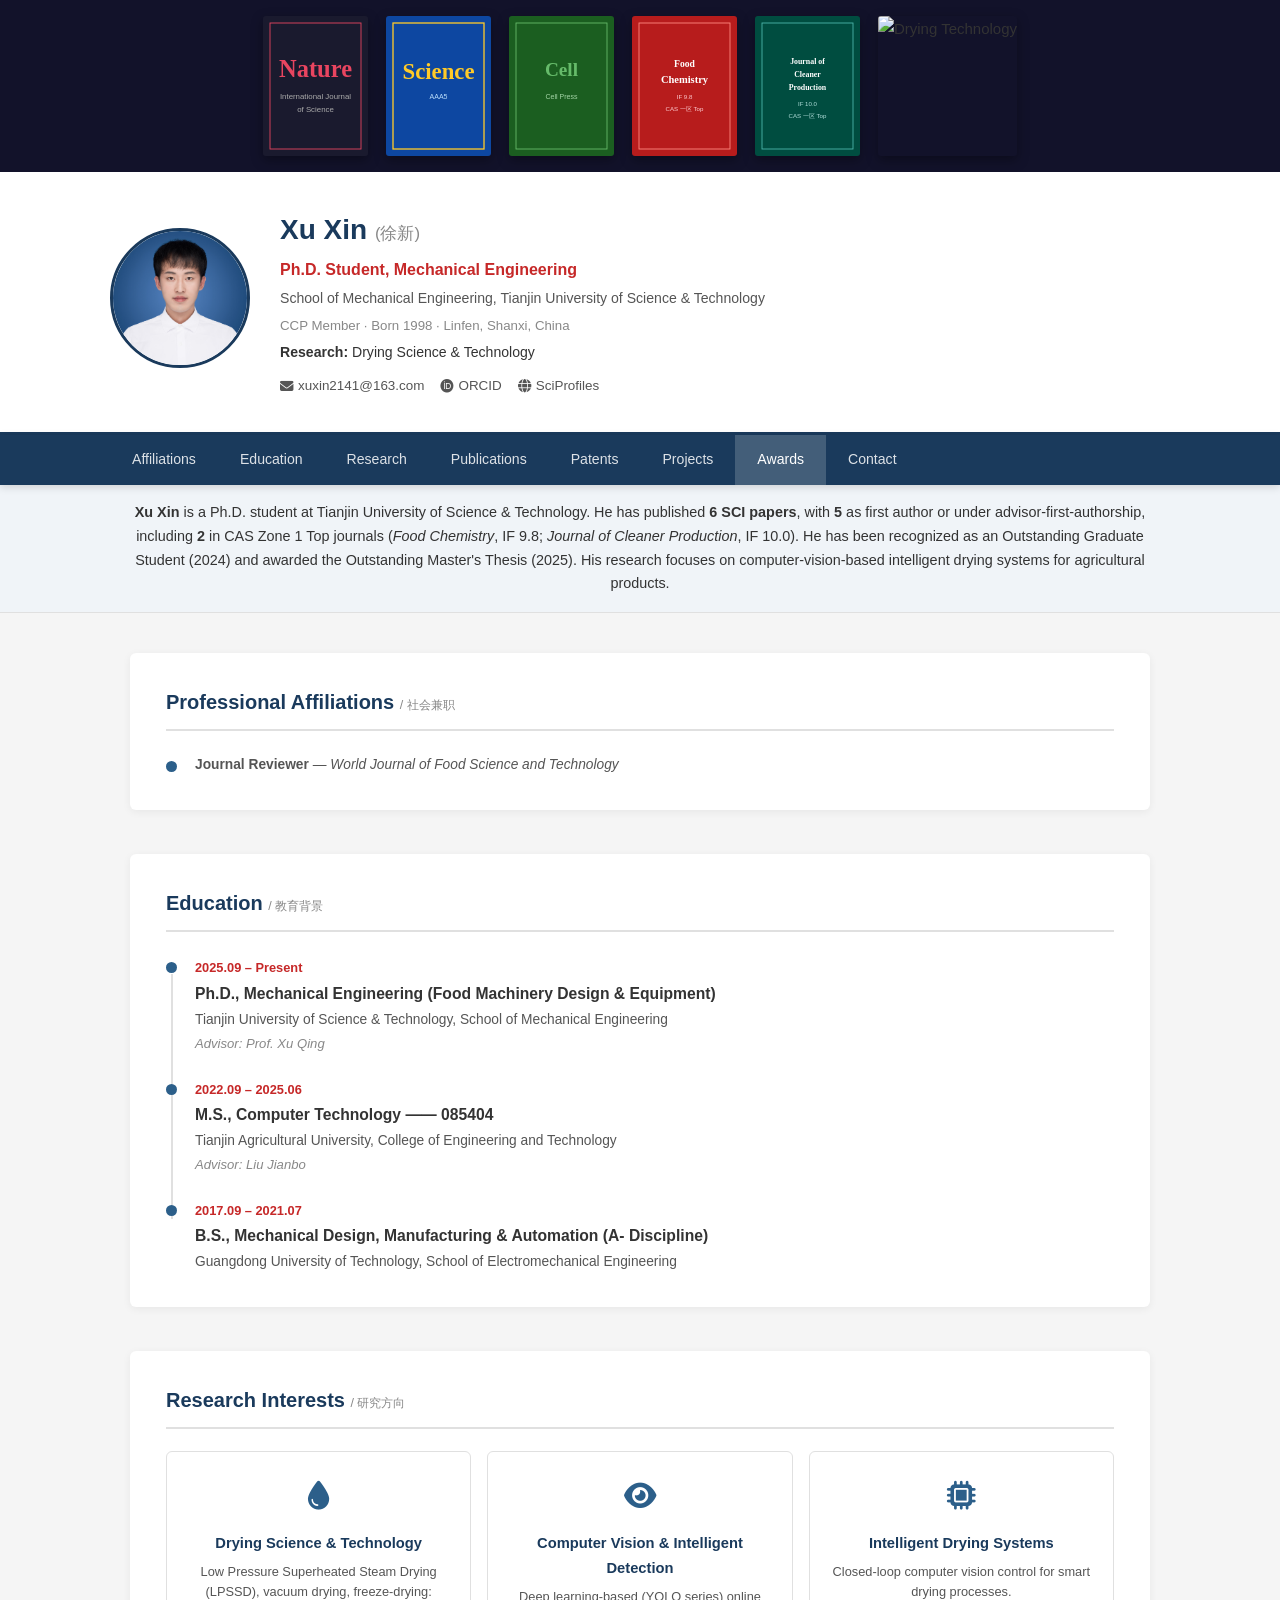
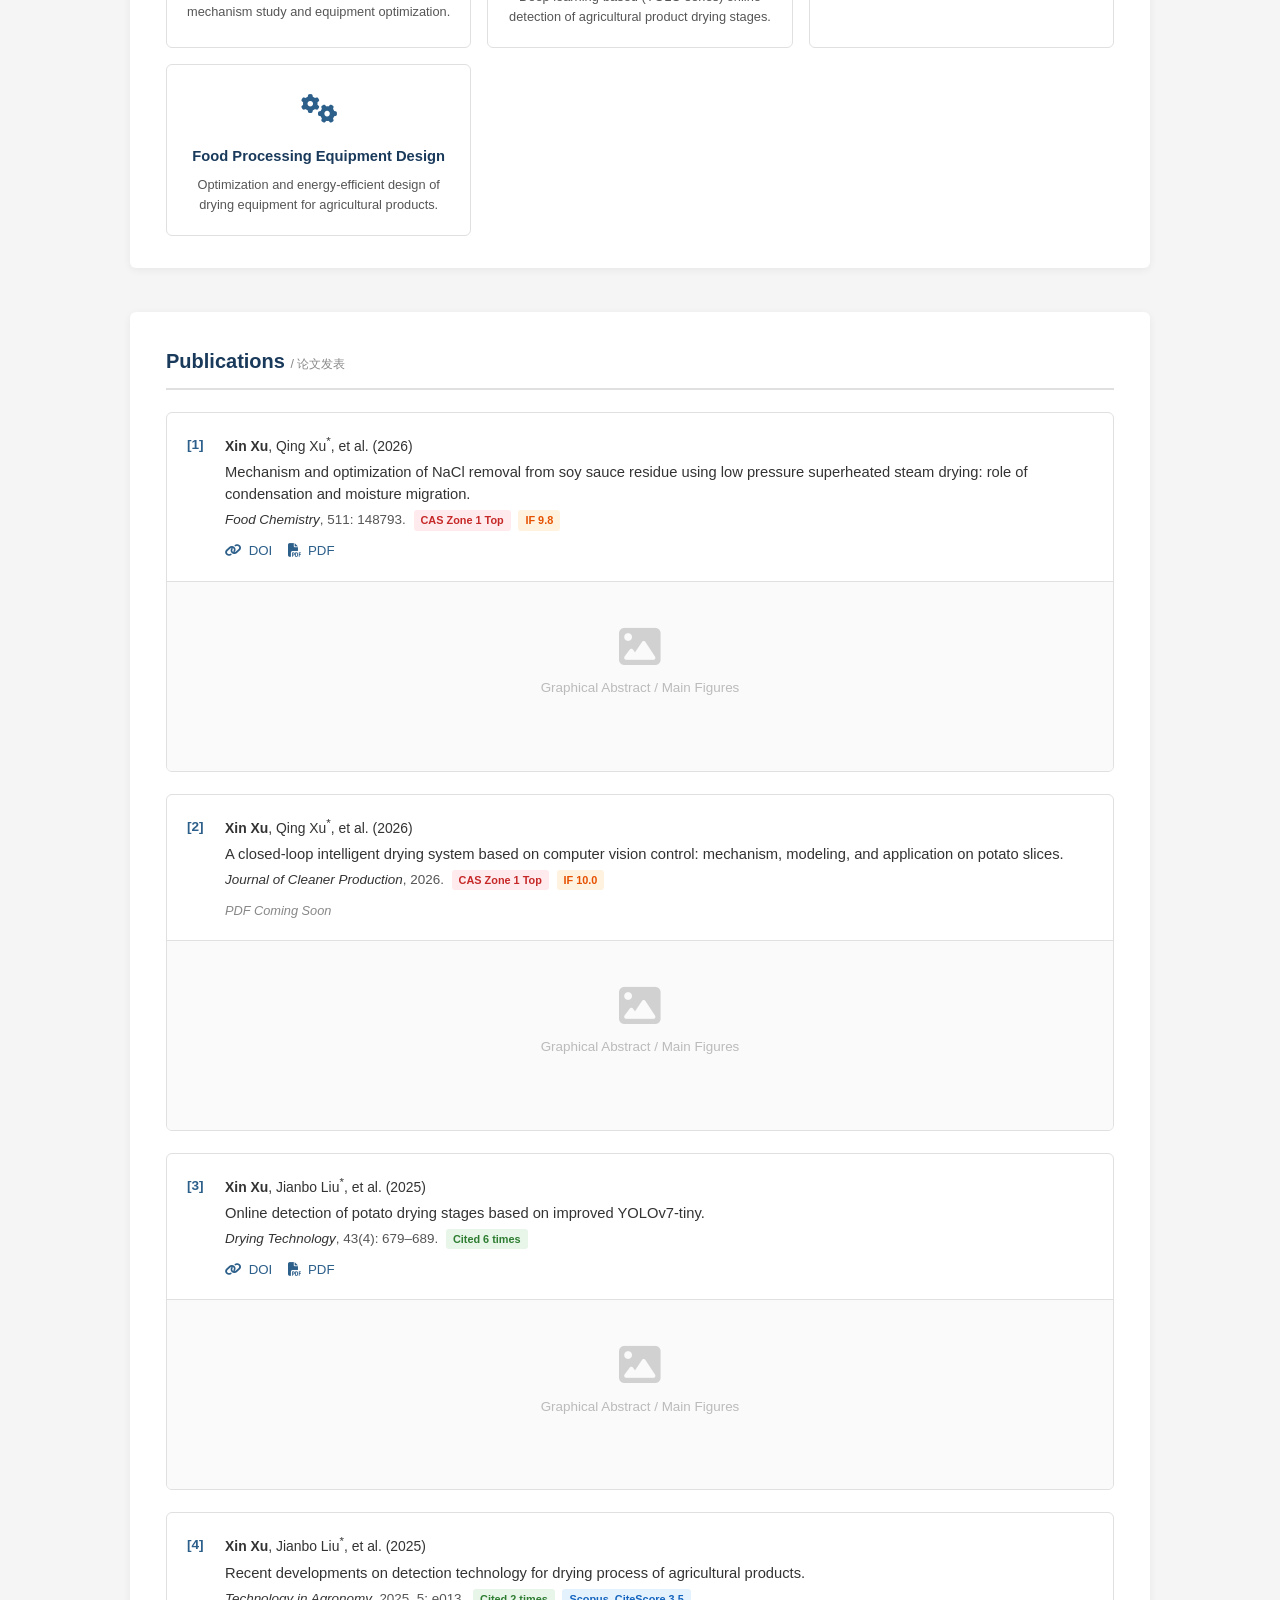
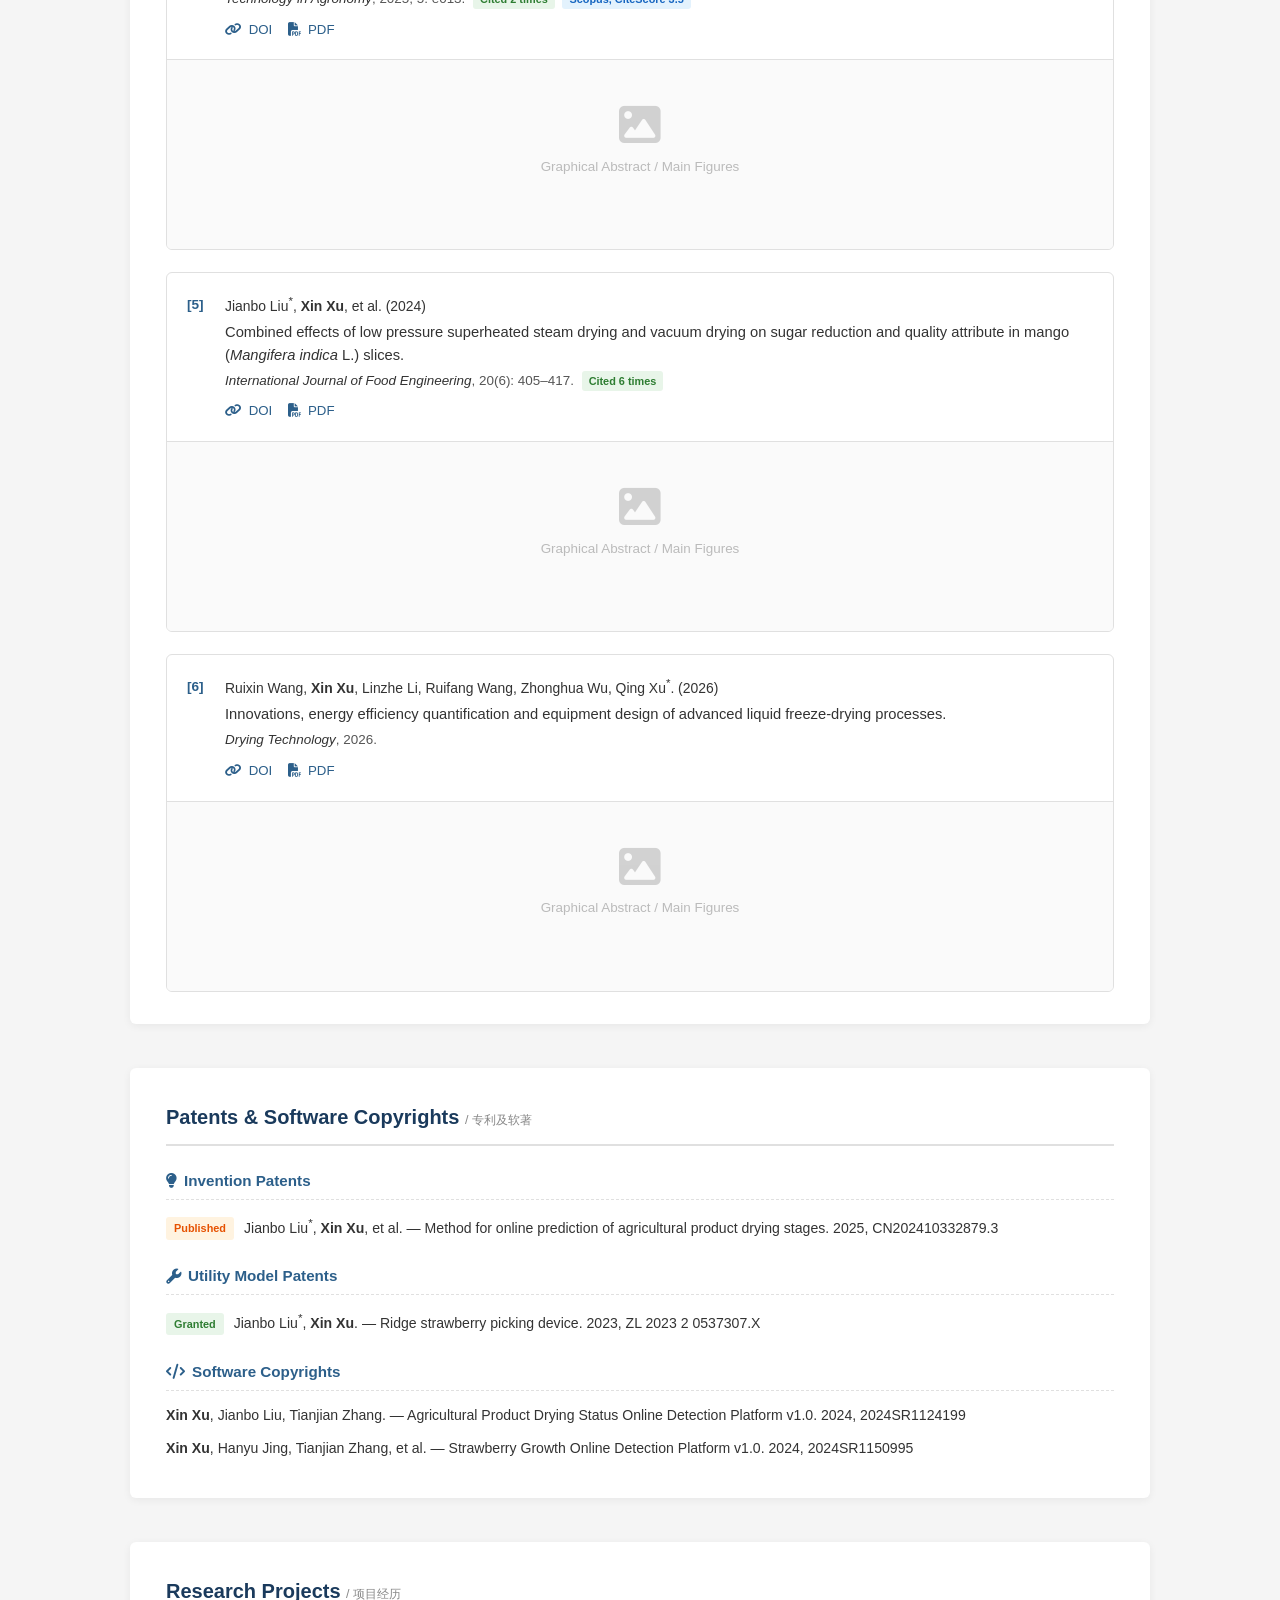
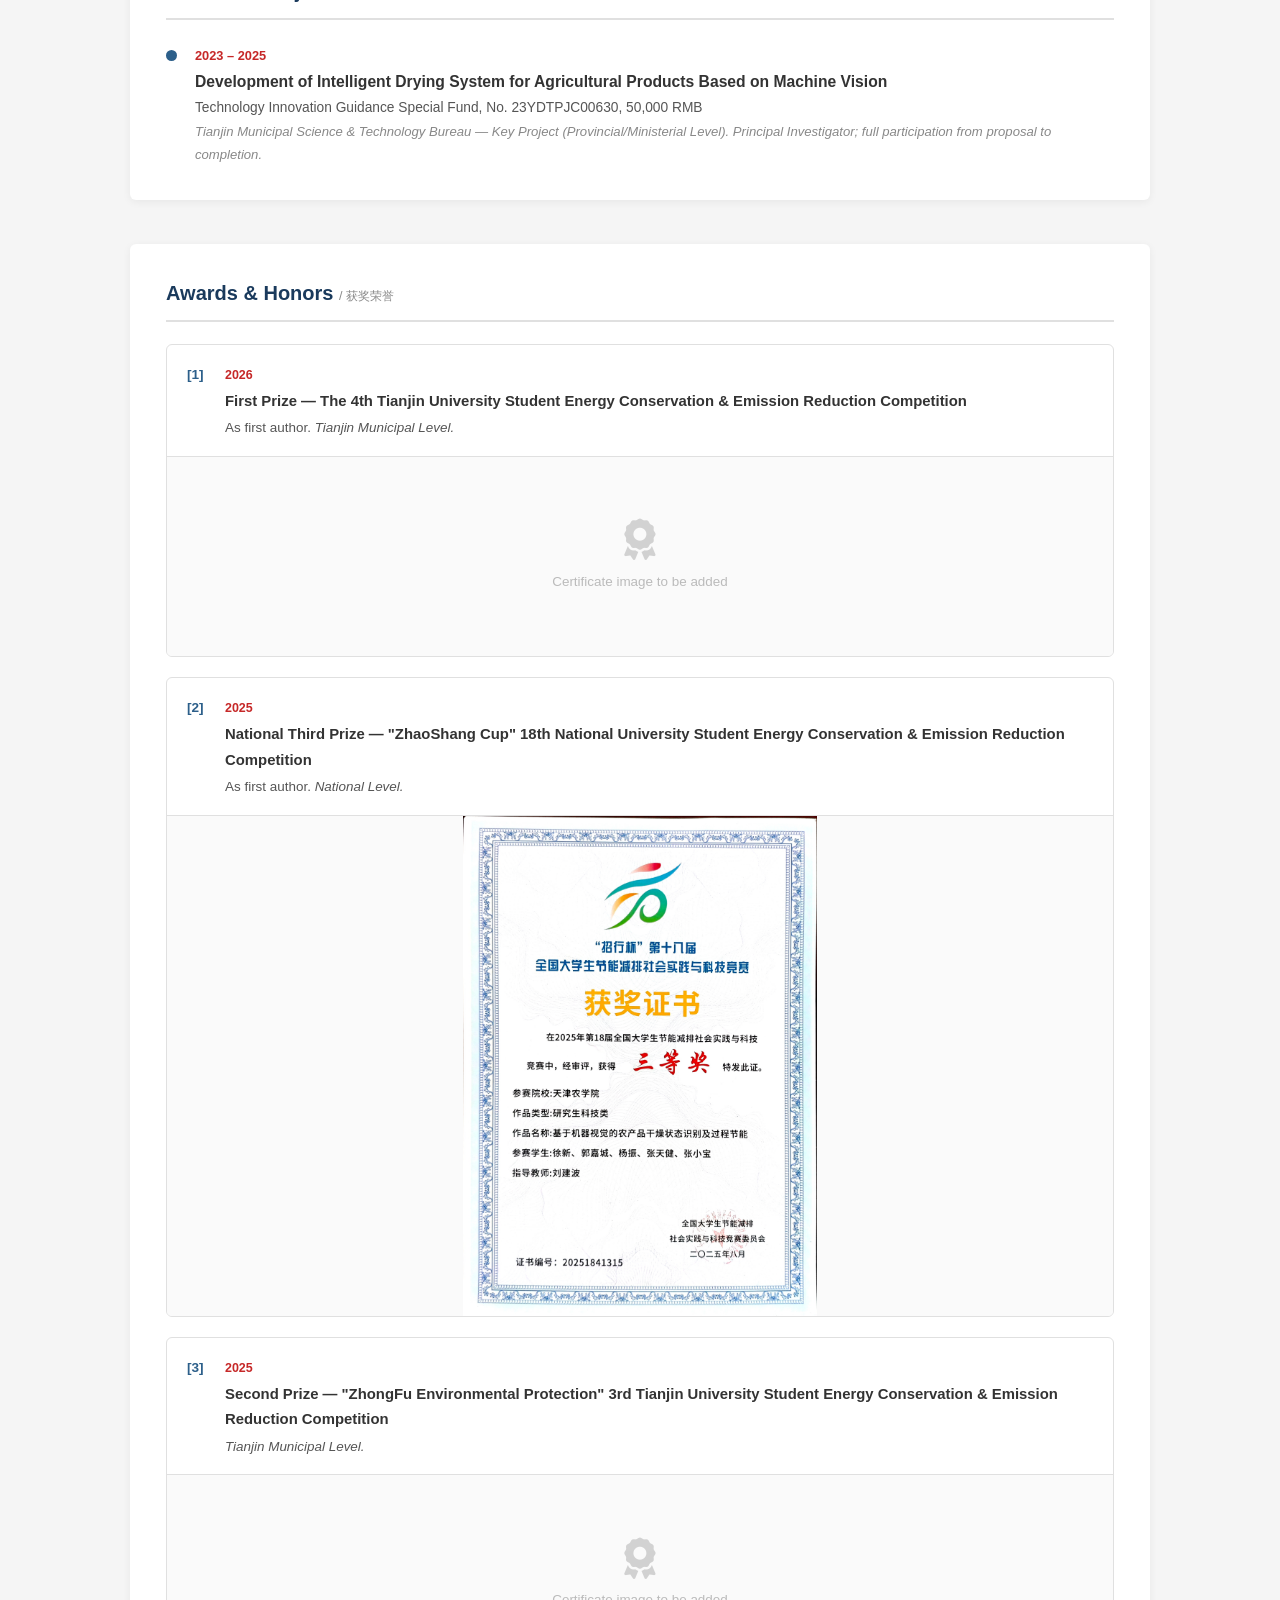
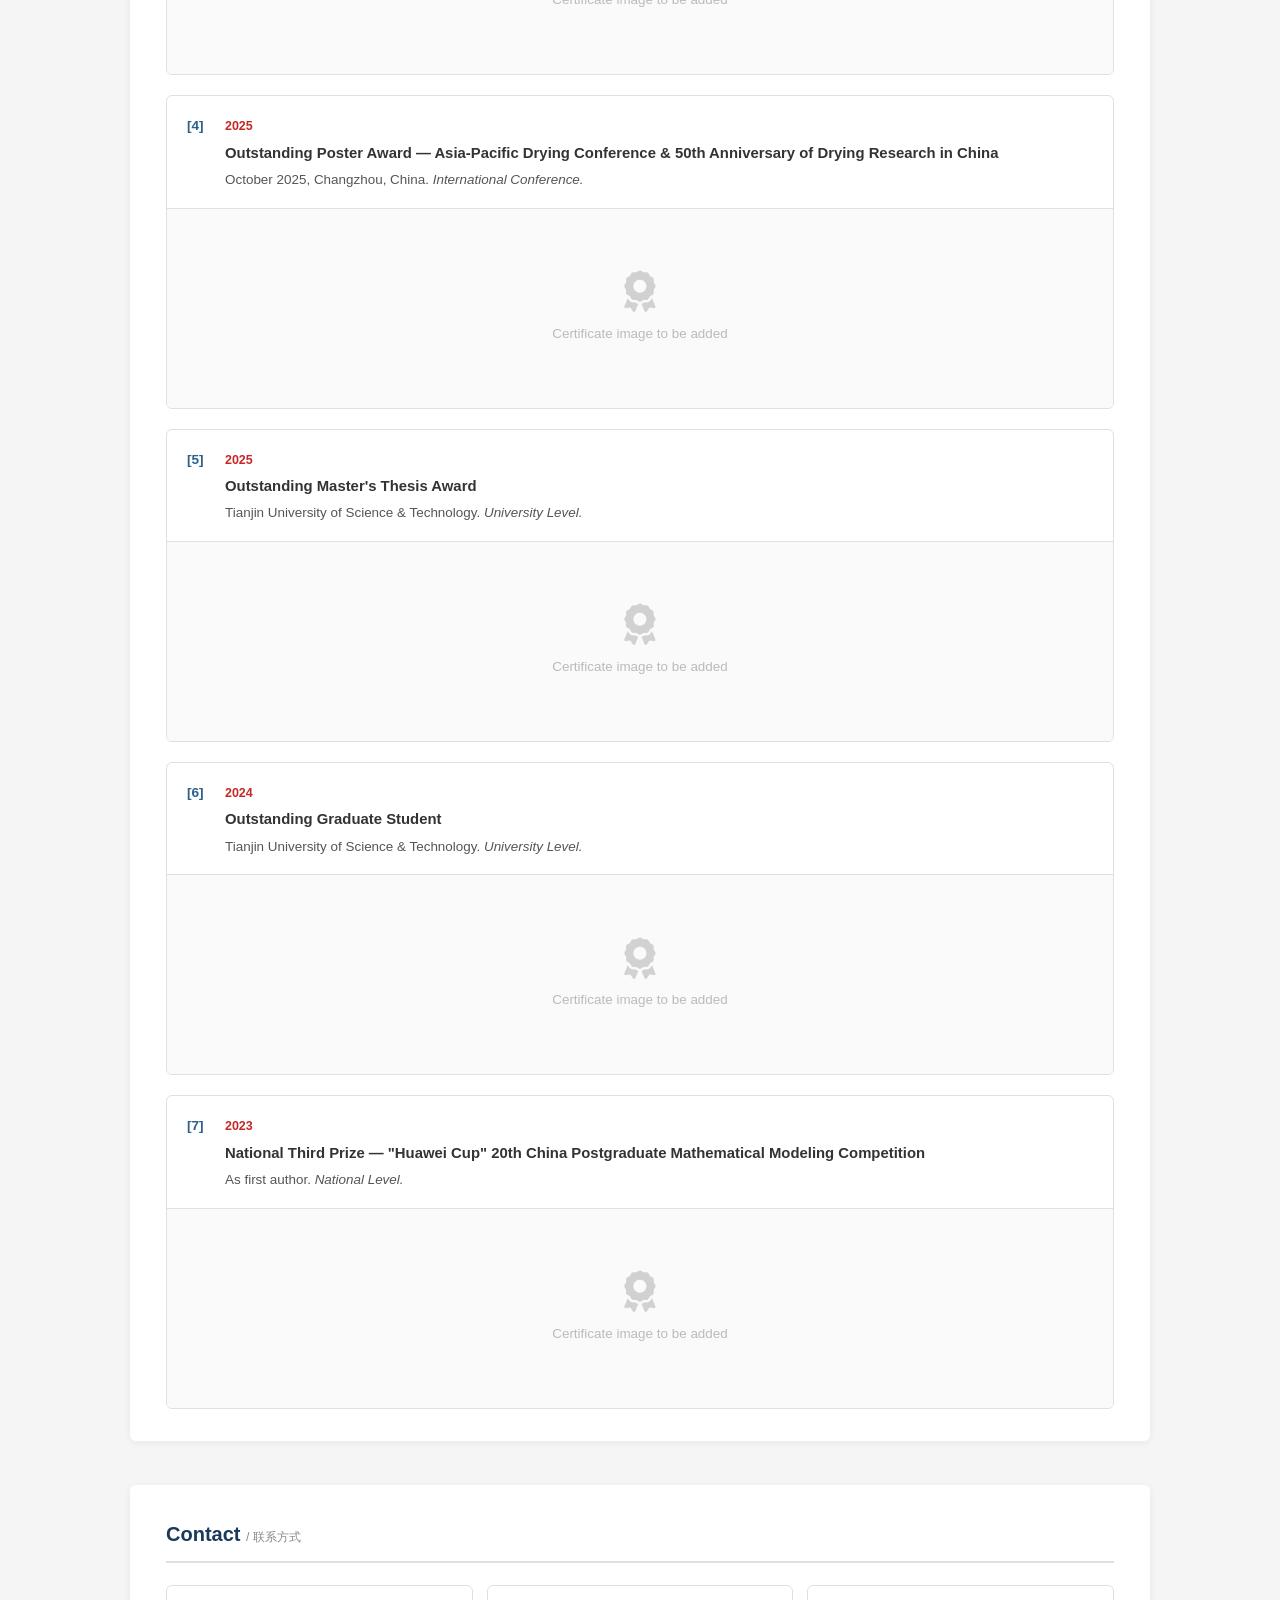
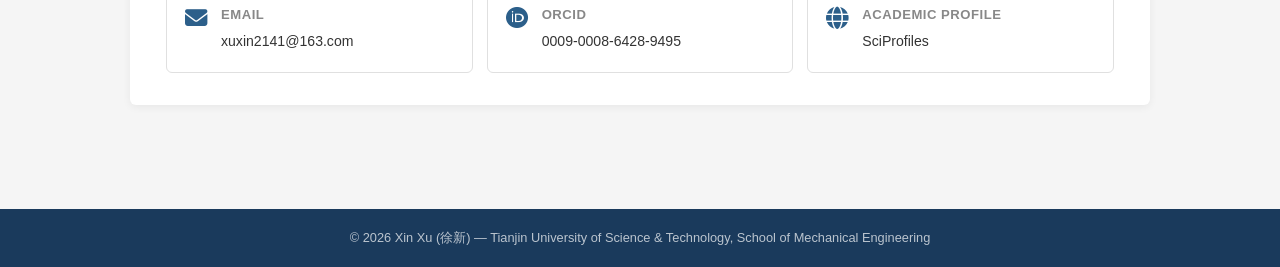
==== commit 46c555d9: "Add files via upload" ====
--- a/index.html
+++ b/index.html
@@ -18,7 +18,7 @@
     <img src="images/covers/cell.svg" alt="Cell" class="cover-img">
     <img src="images/covers/food-chemistry.svg" alt="Food Chemistry" class="cover-img">
     <img src="images/covers/jcp.svg" alt="Journal of Cleaner Production" class="cover-img">
-    <img src="images/covers/drying-tech.svg" alt="Drying Technology" class="cover-img">
+    <img src="images/covers/particle-chart.pdf" alt="Drying Technology" class="cover-img">
   </div>
 </div>
 
@@ -111,8 +111,8 @@
           <span class="tl-dot"></span>
           <div class="tl-content">
             <span class="tl-date">2022.09 – 2025.06</span>
-            <h3>M.S., Mechanical Engineering</h3>
-            <p>Tianjin Agricultural University</p>
+            <h3>M.S., 	Computer Technology —— 085404</h3>
+            <p>Tianjin Agricultural University, College of Engineering and Technology</p>
             <p class="tl-note">Advisor: Liu Jianbo</p>
           </div>
         </div>
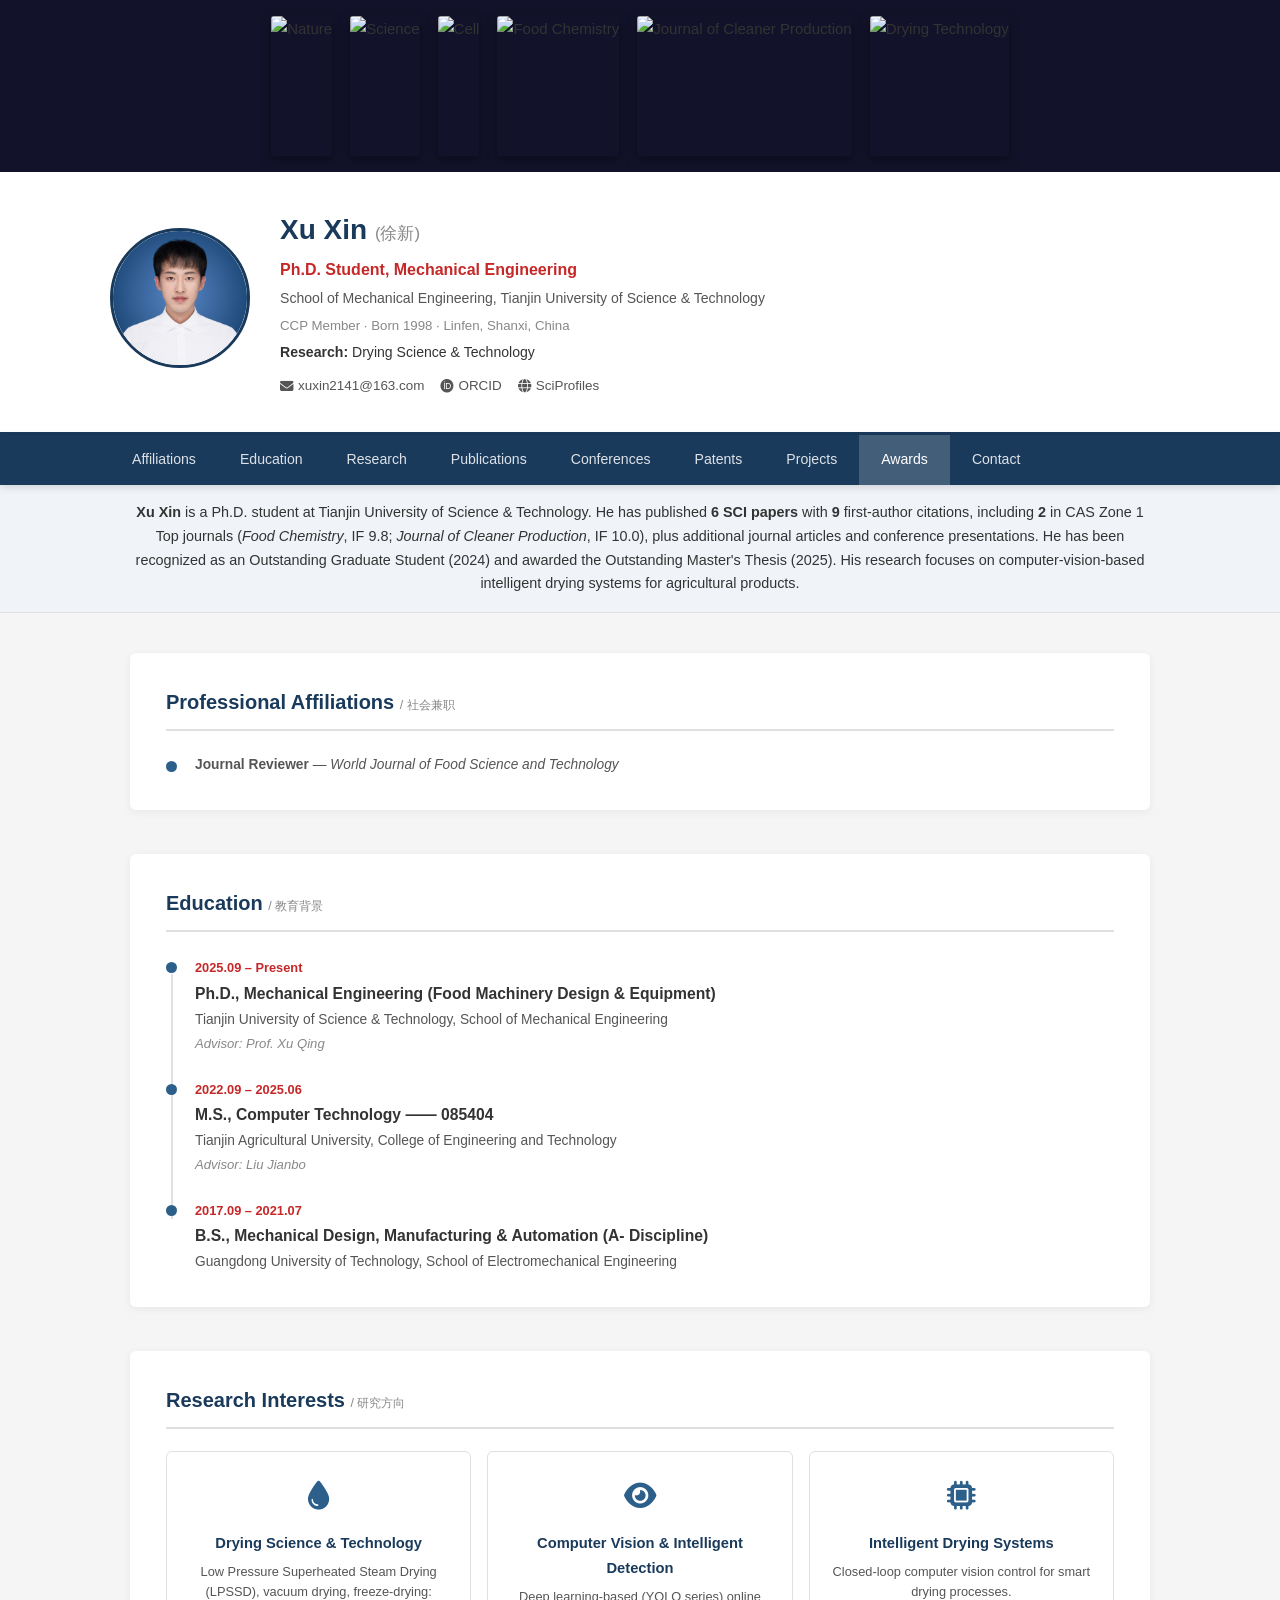
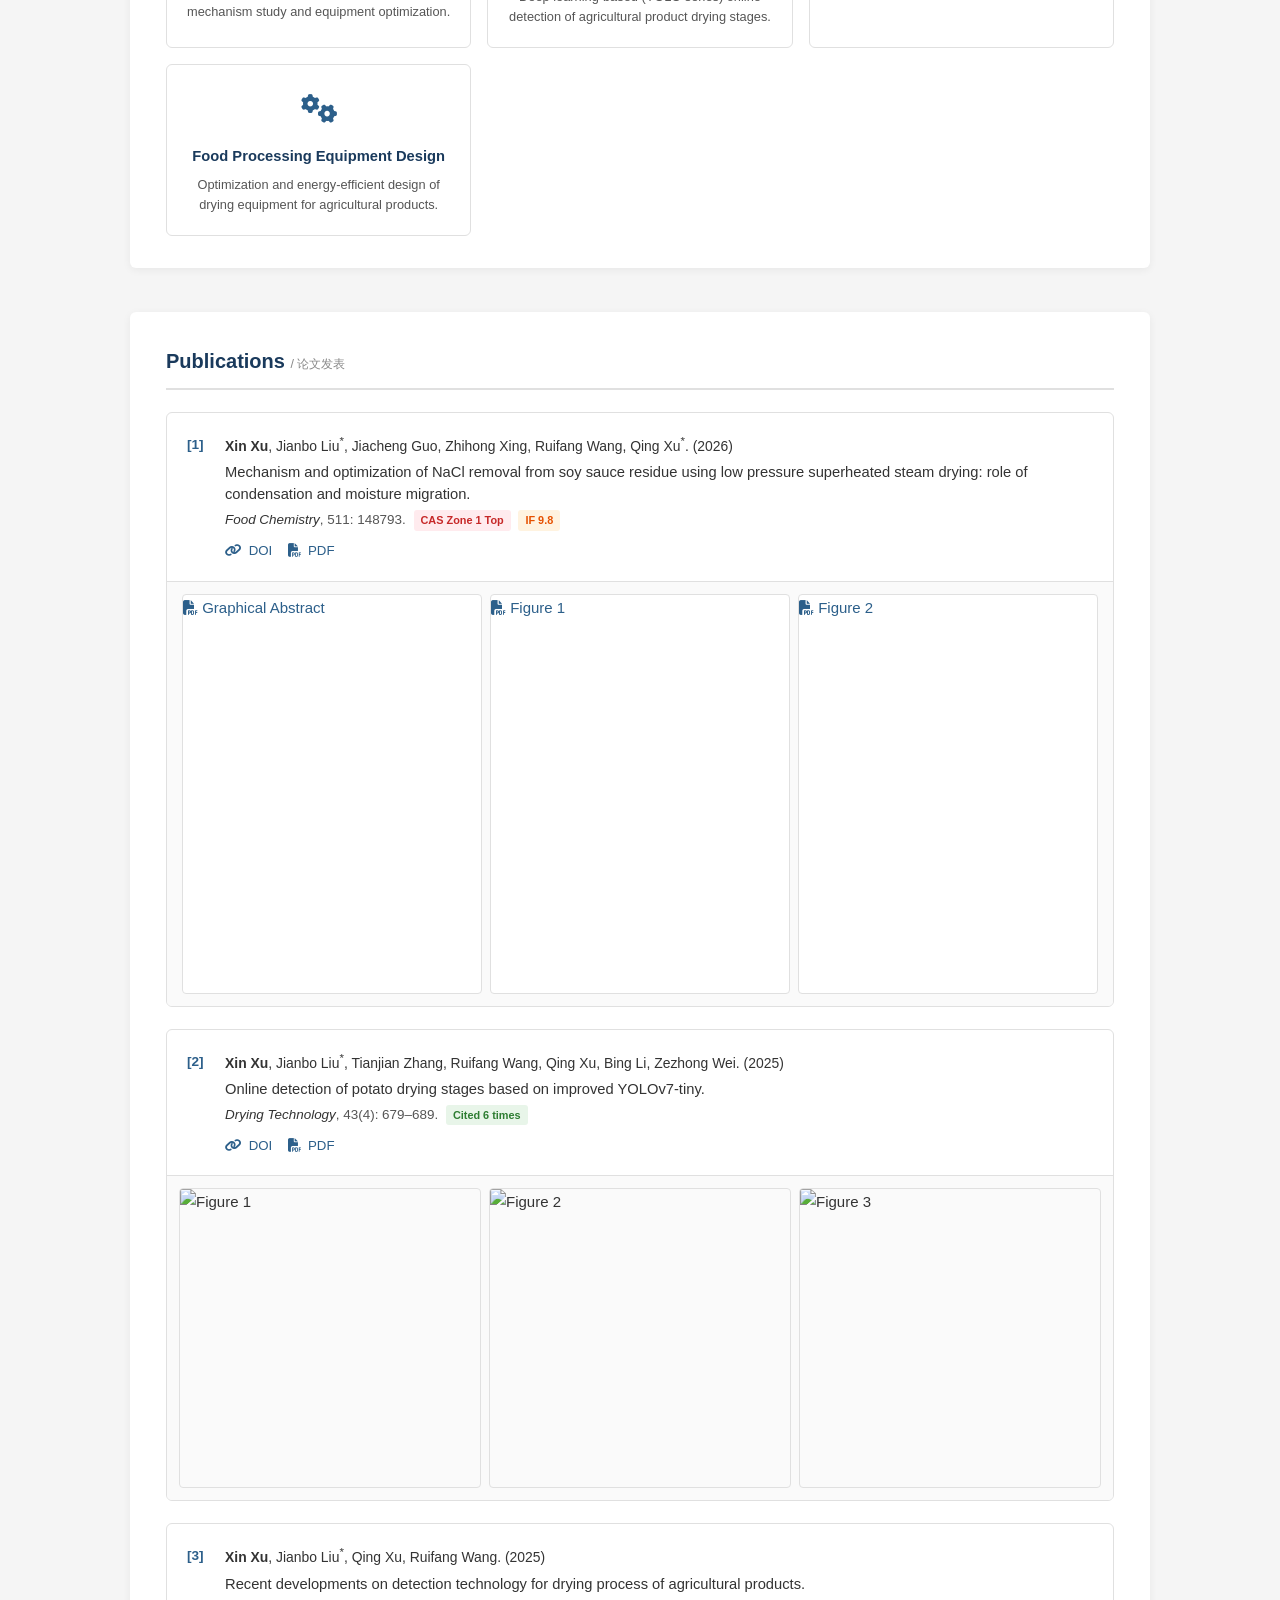
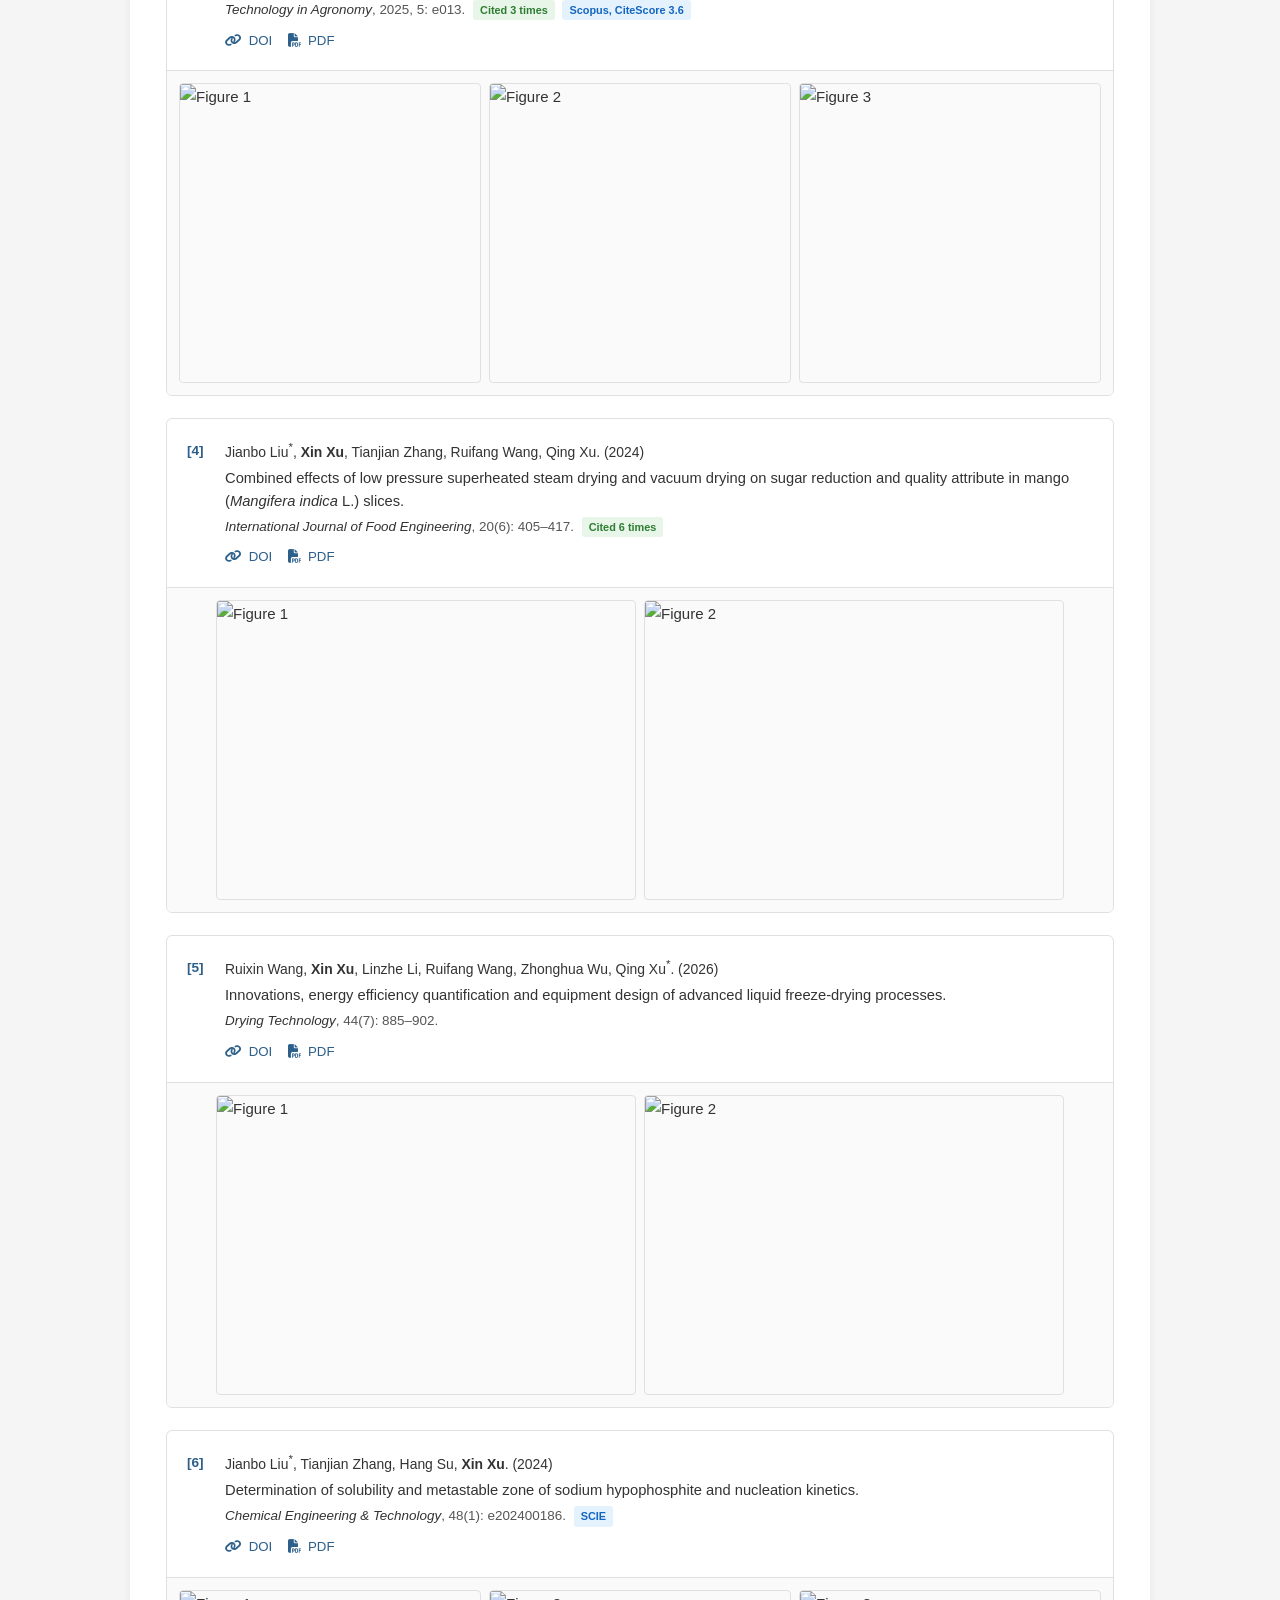
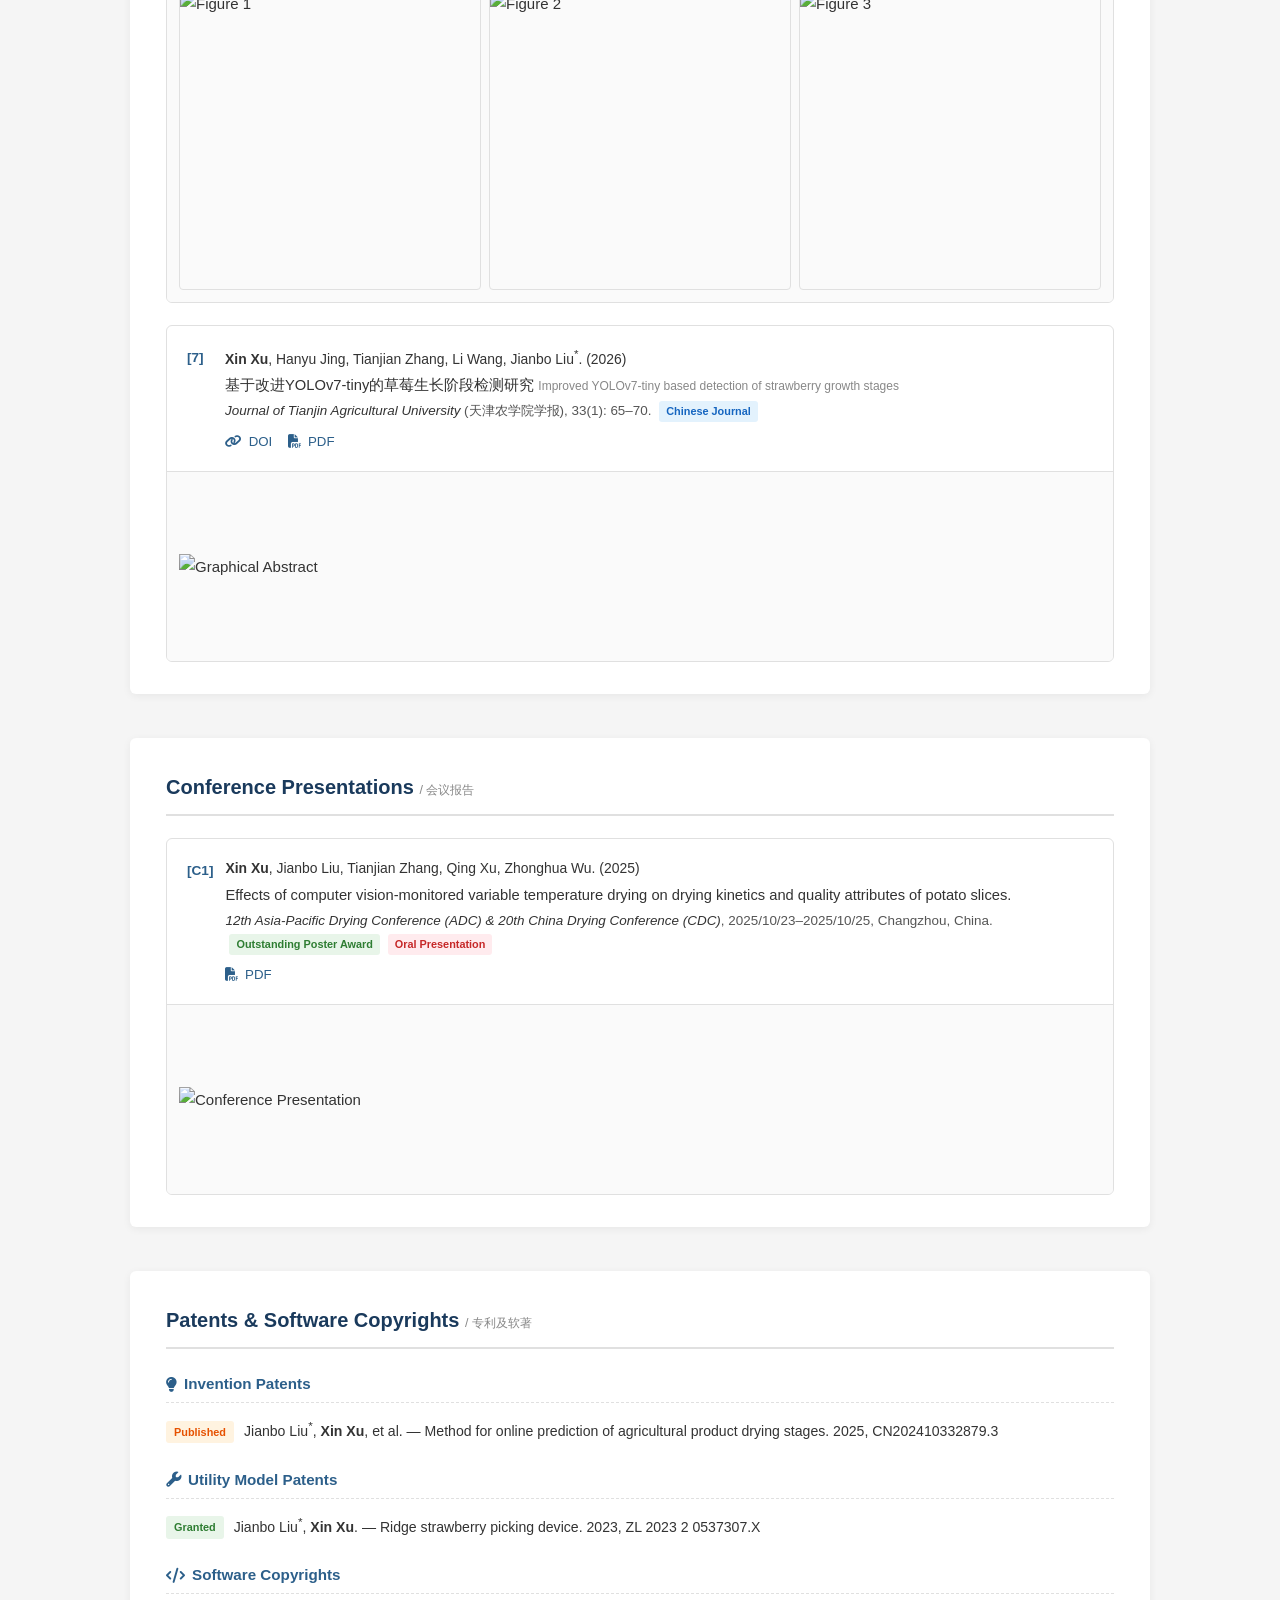
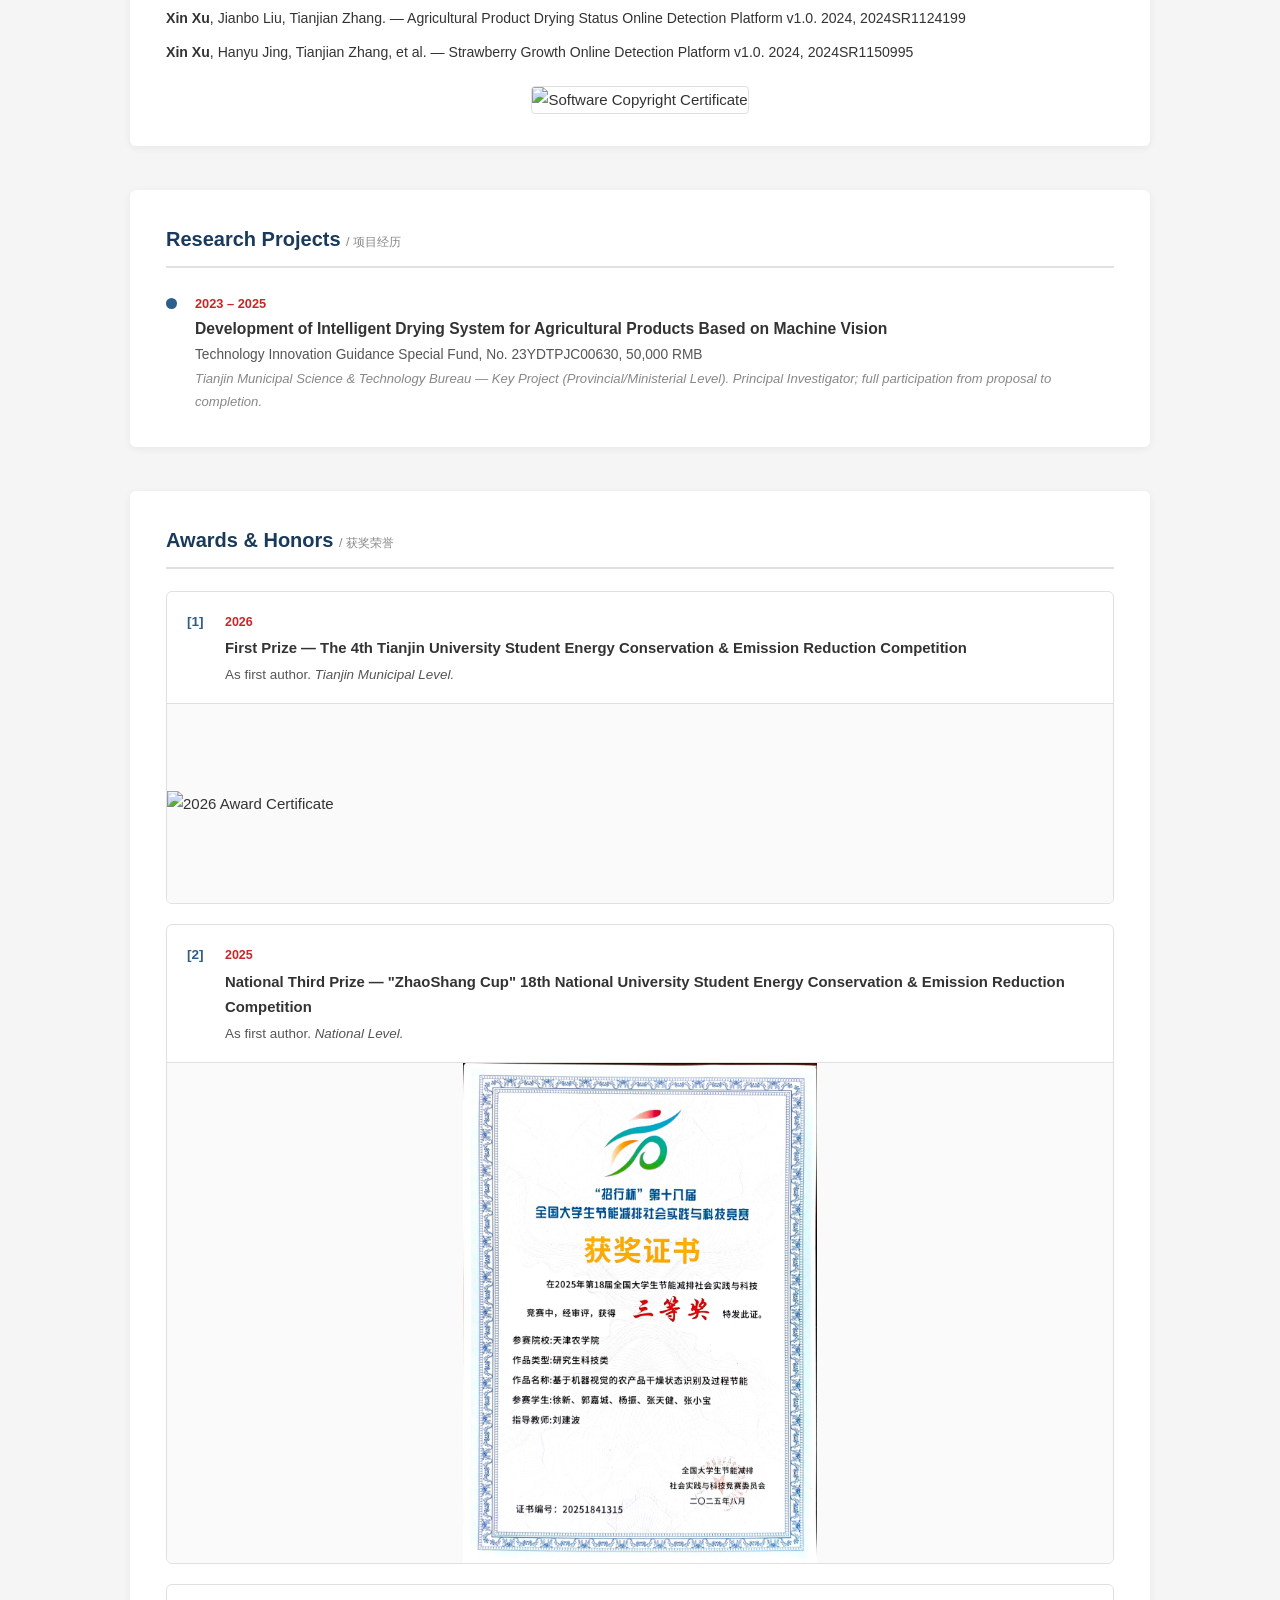
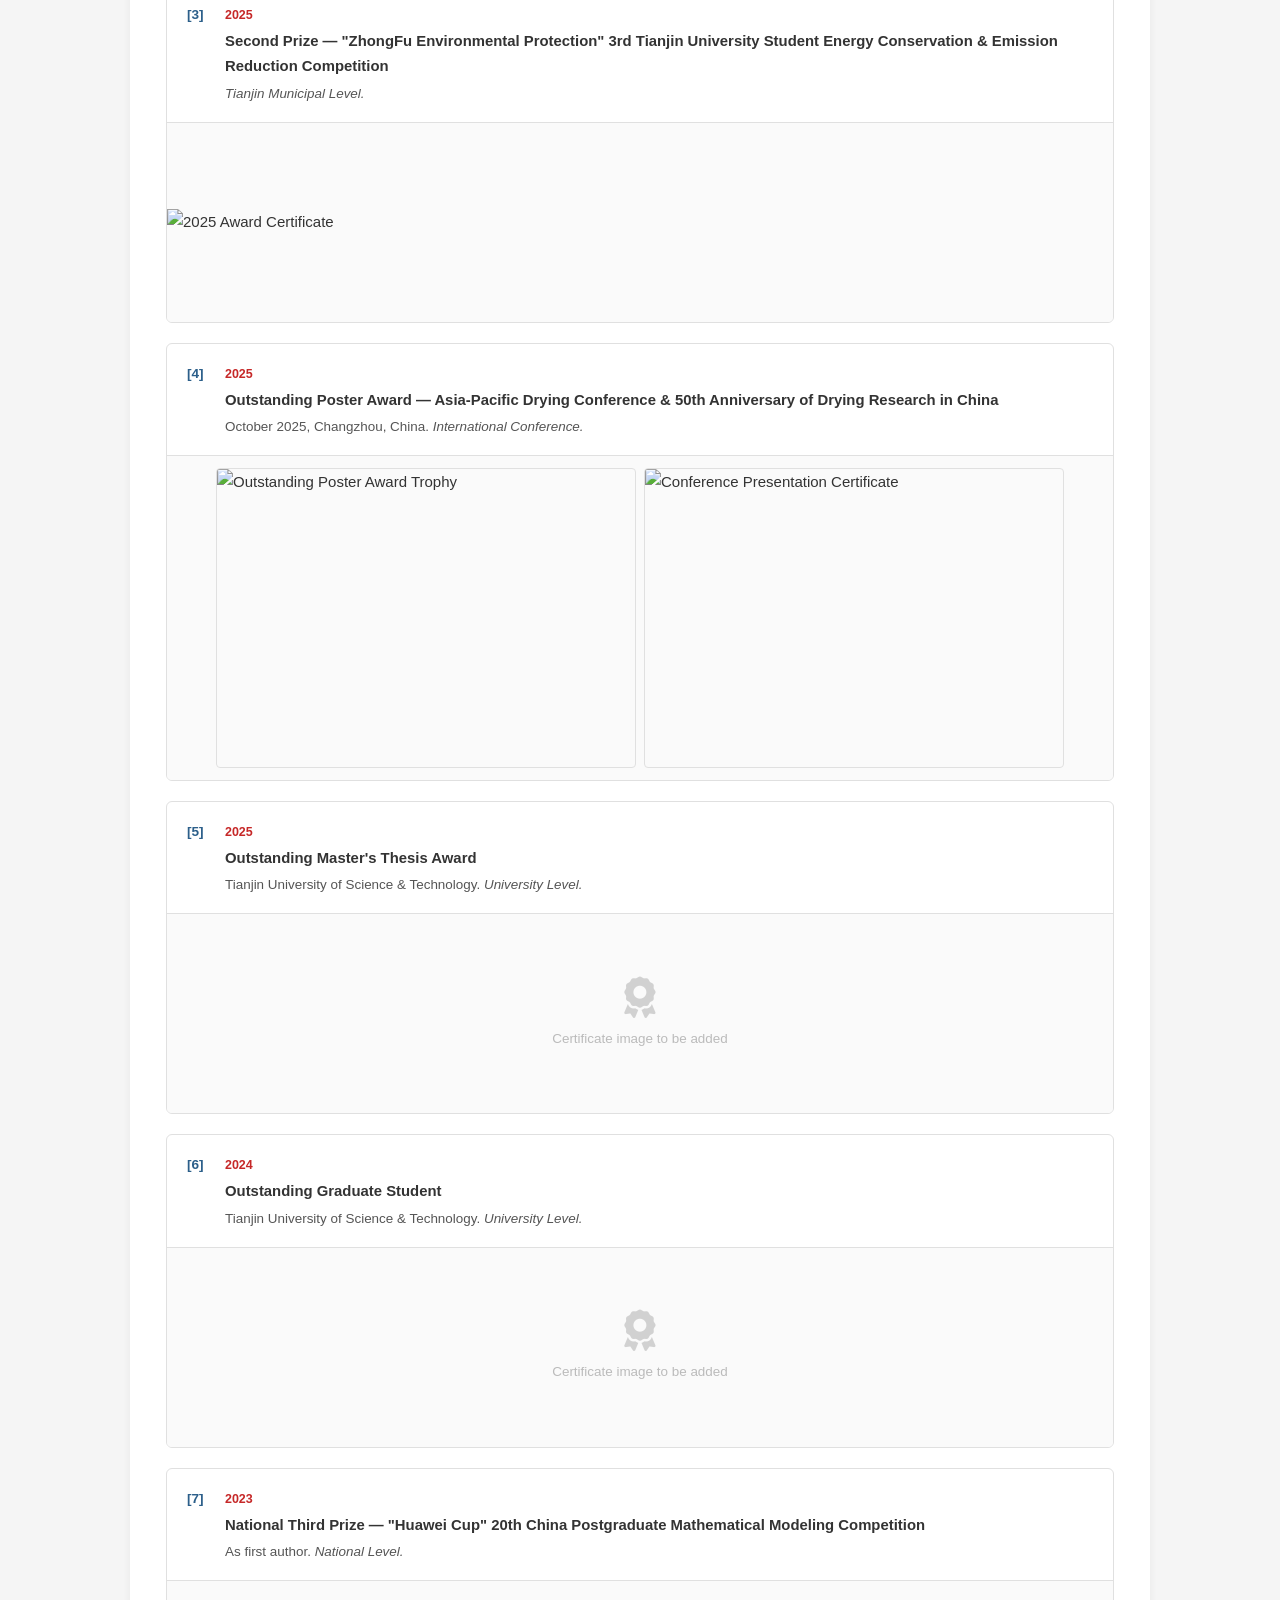
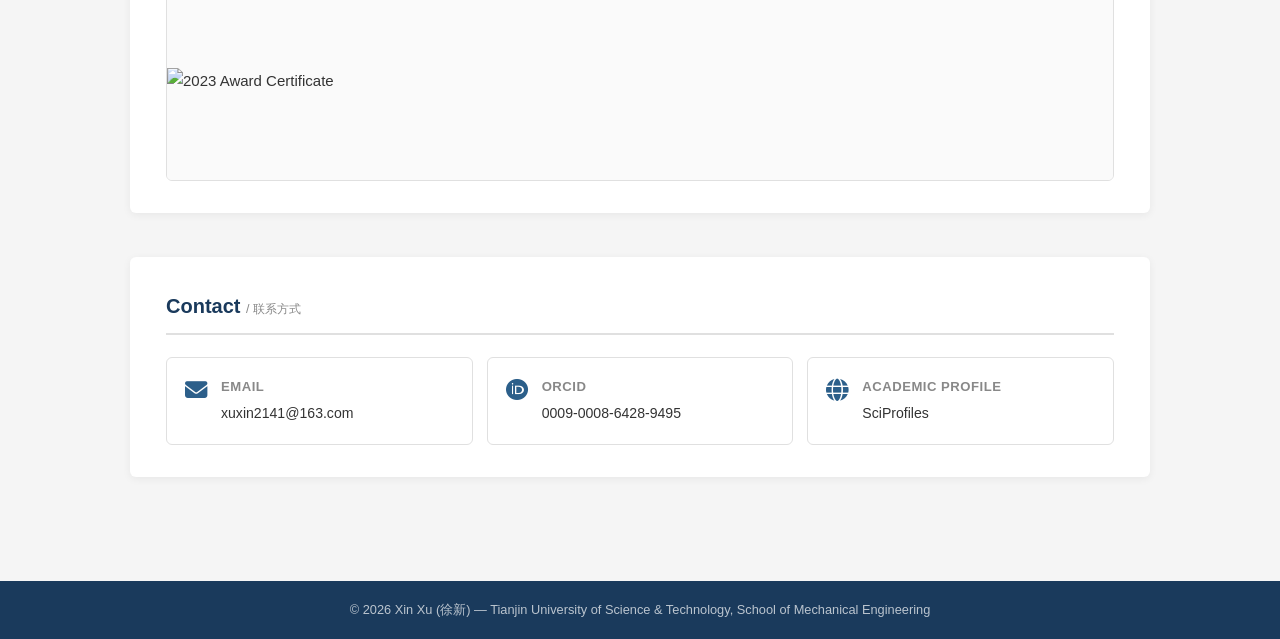
==== commit f2079027: "Add files via upload" ====
--- a/index.html
+++ b/index.html
@@ -13,12 +13,12 @@
 <!-- ====== JOURNAL COVERS BANNER ====== -->
 <div class="journal-banner">
   <div class="journal-banner-inner">
-    <img src="images/covers/nature.svg" alt="Nature" class="cover-img">
-    <img src="images/covers/science.svg" alt="Science" class="cover-img">
-    <img src="images/covers/cell.svg" alt="Cell" class="cover-img">
-    <img src="images/covers/food-chemistry.svg" alt="Food Chemistry" class="cover-img">
-    <img src="images/covers/jcp.svg" alt="Journal of Cleaner Production" class="cover-img">
-    <img src="images/covers/particle-chart.pdf" alt="Drying Technology" class="cover-img">
+    <img src="images/covers/1.svg" alt="Nature" class="cover-img">
+    <img src="images/covers/2.svg" alt="Science" class="cover-img">
+    <img src="images/covers/3.svg" alt="Cell" class="cover-img">
+    <img src="images/covers/4.svg" alt="Food Chemistry" class="cover-img">
+    <img src="images/covers/5.svg" alt="Journal of Cleaner Production" class="cover-img">
+    <img src="images/covers/6.svg" alt="Drying Technology" class="cover-img">
   </div>
 </div>
 
@@ -54,6 +54,7 @@
     <a href="#education">Education</a>
     <a href="#research">Research</a>
     <a href="#publications">Publications</a>
+    <a href="#conferences">Conferences</a>
     <a href="#patents">Patents</a>
     <a href="#projects">Projects</a>
     <a href="#awards">Awards</a>
@@ -66,8 +67,9 @@
   <div class="highlights-inner">
     <p>
       <strong>Xu Xin</strong> is a Ph.D. student at Tianjin University of Science &amp; Technology.
-      He has published <strong>6 SCI papers</strong>, with <strong>5</strong> as first author or under advisor-first-authorship,
-      including <strong>2</strong> in CAS Zone 1 Top journals (<em>Food Chemistry</em>, IF 9.8; <em>Journal of Cleaner Production</em>, IF 10.0).
+      He has published <strong>6 SCI papers</strong> with <strong>9</strong> first-author citations,
+      including <strong>2</strong> in CAS Zone 1 Top journals (<em>Food Chemistry</em>, IF 9.8; <em>Journal of Cleaner Production</em>, IF 10.0),
+      plus additional journal articles and conference presentations.
       He has been recognized as an Outstanding Graduate Student (2024) and awarded the Outstanding Master's Thesis (2025).
       His research focuses on computer-vision-based intelligent drying systems for agricultural products.
     </p>
@@ -167,7 +169,7 @@
         <div class="pub-header">
           <span class="pub-num">[1]</span>
           <div class="pub-meta">
-            <p class="pub-authors"><strong>Xin Xu</strong>, Qing Xu<sup>*</sup>, et al. (2026)</p>
+            <p class="pub-authors"><strong>Xin Xu</strong>, Jianbo Liu<sup>*</sup>, Jiacheng Guo, Zhihong Xing, Ruifang Wang, Qing Xu<sup>*</sup>. (2026)</p>
             <p class="pub-title">Mechanism and optimization of NaCl removal from soy sauce residue using low pressure superheated steam drying: role of condensation and moisture migration.</p>
             <p class="pub-journal"><em>Food Chemistry</em>, 511: 148793.
               <span class="badge badge-top">CAS Zone 1 Top</span>
@@ -179,11 +181,10 @@
             </div>
           </div>
         </div>
-        <div class="pub-figure">
-          <div class="figure-placeholder" data-text="Graphical Abstract / Main Figures">
-            <i class="fa-solid fa-image"></i>
-            <span>Graphical Abstract / Main Figures</span>
-          </div>
+        <div class="pub-figure" style="display:flex;flex-wrap:wrap;gap:8px;padding:12px;justify-content:center;align-items:stretch">
+          <object data="images/papers/2026-FoodChemistry-NaCl-removal (1).pdf" type="application/pdf" width="300" height="400" style="border:1px solid var(--border);border-radius:4px;background:#fff"><a href="images/papers/2026-FoodChemistry-NaCl-removal (1).pdf" target="_blank"><i class="fa-solid fa-file-pdf"></i> Graphical Abstract</a></object>
+          <object data="images/papers/2026-FoodChemistry-NaCl-removal (2).pdf" type="application/pdf" width="300" height="400" style="border:1px solid var(--border);border-radius:4px;background:#fff"><a href="images/papers/2026-FoodChemistry-NaCl-removal (2).pdf" target="_blank"><i class="fa-solid fa-file-pdf"></i> Figure 1</a></object>
+          <object data="images/papers/2026-FoodChemistry-NaCl-removal (3).pdf" type="application/pdf" width="300" height="400" style="border:1px solid var(--border);border-radius:4px;background:#fff"><a href="images/papers/2026-FoodChemistry-NaCl-removal (3).pdf" target="_blank"><i class="fa-solid fa-file-pdf"></i> Figure 2</a></object>
         </div>
       </div>
 
@@ -192,31 +193,7 @@
         <div class="pub-header">
           <span class="pub-num">[2]</span>
           <div class="pub-meta">
-            <p class="pub-authors"><strong>Xin Xu</strong>, Qing Xu<sup>*</sup>, et al. (2026)</p>
-            <p class="pub-title">A closed-loop intelligent drying system based on computer vision control: mechanism, modeling, and application on potato slices.</p>
-            <p class="pub-journal"><em>Journal of Cleaner Production</em>, 2026.
-              <span class="badge badge-top">CAS Zone 1 Top</span>
-              <span class="badge badge-if">IF 10.0</span>
-            </p>
-            <div class="pub-links">
-              <span class="no-link">PDF Coming Soon</span>
-            </div>
-          </div>
-        </div>
-        <div class="pub-figure">
-          <div class="figure-placeholder" data-text="Graphical Abstract / Main Figures">
-            <i class="fa-solid fa-image"></i>
-            <span>Graphical Abstract / Main Figures</span>
-          </div>
-        </div>
-      </div>
-
-      <!-- Paper 3 -->
-      <div class="pub-entry">
-        <div class="pub-header">
-          <span class="pub-num">[3]</span>
-          <div class="pub-meta">
-            <p class="pub-authors"><strong>Xin Xu</strong>, Jianbo Liu<sup>*</sup>, et al. (2025)</p>
+            <p class="pub-authors"><strong>Xin Xu</strong>, Jianbo Liu<sup>*</sup>, Tianjian Zhang, Ruifang Wang, Qing Xu, Bing Li, Zezhong Wei. (2025)</p>
             <p class="pub-title">Online detection of potato drying stages based on improved YOLOv7-tiny.</p>
             <p class="pub-journal"><em>Drying Technology</em>, 43(4): 679–689.
               <span class="badge badge-cited">Cited 6 times</span>
@@ -227,24 +204,23 @@
             </div>
           </div>
         </div>
-        <div class="pub-figure">
-          <div class="figure-placeholder" data-text="Graphical Abstract / Main Figures">
-            <i class="fa-solid fa-image"></i>
-            <span>Graphical Abstract / Main Figures</span>
-          </div>
-        </div>
-      </div>
-
-      <!-- Paper 4 -->
-      <div class="pub-entry">
-        <div class="pub-header">
-          <span class="pub-num">[4]</span>
-          <div class="pub-meta">
-            <p class="pub-authors"><strong>Xin Xu</strong>, Jianbo Liu<sup>*</sup>, et al. (2025)</p>
+        <div class="pub-figure" style="display:flex;flex-wrap:wrap;gap:8px;padding:12px;justify-content:center;align-items:stretch">
+          <img src="images/papers/2025-DryingTechnology-YOLOv7 (1).jpg" alt="Figure 1" style="flex:1;min-width:220px;max-width:420px;height:300px;object-fit:cover;border:1px solid var(--border);border-radius:4px">
+          <img src="images/papers/2025-DryingTechnology-YOLOv7 (2).jpg" alt="Figure 2" style="flex:1;min-width:220px;max-width:420px;height:300px;object-fit:cover;border:1px solid var(--border);border-radius:4px">
+          <img src="images/papers/2025-DryingTechnology-YOLOv7 (3).jpg" alt="Figure 3" style="flex:1;min-width:220px;max-width:420px;height:300px;object-fit:cover;border:1px solid var(--border);border-radius:4px">
+        </div>
+      </div>
+
+      <!-- Paper 3 -->
+      <div class="pub-entry">
+        <div class="pub-header">
+          <span class="pub-num">[3]</span>
+          <div class="pub-meta">
+            <p class="pub-authors"><strong>Xin Xu</strong>, Jianbo Liu<sup>*</sup>, Qing Xu, Ruifang Wang. (2025)</p>
             <p class="pub-title">Recent developments on detection technology for drying process of agricultural products.</p>
             <p class="pub-journal"><em>Technology in Agronomy</em>, 2025, 5: e013.
-              <span class="badge badge-cited">Cited 2 times</span>
-              <span class="badge badge-scopus">Scopus, CiteScore 3.5</span>
+              <span class="badge badge-cited">Cited 3 times</span>
+              <span class="badge badge-scopus">Scopus, CiteScore 3.6</span>
             </p>
             <div class="pub-links">
               <a href="https://doi.org/10.48130/tia-0025-0008" target="_blank"><i class="fa-solid fa-link"></i> DOI</a>
@@ -252,20 +228,19 @@
             </div>
           </div>
         </div>
-        <div class="pub-figure">
-          <div class="figure-placeholder" data-text="Graphical Abstract / Main Figures">
-            <i class="fa-solid fa-image"></i>
-            <span>Graphical Abstract / Main Figures</span>
-          </div>
-        </div>
-      </div>
-
-      <!-- Paper 5 -->
-      <div class="pub-entry">
-        <div class="pub-header">
-          <span class="pub-num">[5]</span>
-          <div class="pub-meta">
-            <p class="pub-authors">Jianbo Liu<sup>*</sup>, <strong>Xin Xu</strong>, et al. (2024)</p>
+        <div class="pub-figure" style="display:flex;flex-wrap:wrap;gap:8px;padding:12px;justify-content:center;align-items:stretch">
+          <img src="images/papers/2025-TechnologyInAgronomy-review (1).jpg" alt="Figure 1" style="flex:1;min-width:220px;max-width:420px;height:300px;object-fit:cover;border:1px solid var(--border);border-radius:4px">
+          <img src="images/papers/2025-TechnologyInAgronomy-review (2).jpg" alt="Figure 2" style="flex:1;min-width:220px;max-width:420px;height:300px;object-fit:cover;border:1px solid var(--border);border-radius:4px">
+          <img src="images/papers/2025-TechnologyInAgronomy-review (3).jpg" alt="Figure 3" style="flex:1;min-width:220px;max-width:420px;height:300px;object-fit:cover;border:1px solid var(--border);border-radius:4px">
+        </div>
+      </div>
+
+      <!-- Paper 4 -->
+      <div class="pub-entry">
+        <div class="pub-header">
+          <span class="pub-num">[4]</span>
+          <div class="pub-meta">
+            <p class="pub-authors">Jianbo Liu<sup>*</sup>, <strong>Xin Xu</strong>, Tianjian Zhang, Ruifang Wang, Qing Xu. (2024)</p>
             <p class="pub-title">Combined effects of low pressure superheated steam drying and vacuum drying on sugar reduction and quality attribute in mango (<em>Mangifera indica</em> L.) slices.</p>
             <p class="pub-journal"><em>International Journal of Food Engineering</em>, 20(6): 405–417.
               <span class="badge badge-cited">Cited 6 times</span>
@@ -276,33 +251,101 @@
             </div>
           </div>
         </div>
-        <div class="pub-figure">
-          <div class="figure-placeholder" data-text="Graphical Abstract / Main Figures">
-            <i class="fa-solid fa-image"></i>
-            <span>Graphical Abstract / Main Figures</span>
-          </div>
-        </div>
-      </div>
-
-      <!-- Paper 6 -->
-      <div class="pub-entry">
-        <div class="pub-header">
-          <span class="pub-num">[6]</span>
+        <div class="pub-figure" style="display:flex;flex-wrap:wrap;gap:8px;padding:12px;justify-content:center;align-items:stretch">
+          <img src="images/papers/2024-IJFE-mango-drying (1).jpg" alt="Figure 1" style="flex:1;min-width:220px;max-width:420px;height:300px;object-fit:cover;border:1px solid var(--border);border-radius:4px">
+          <img src="images/papers/2024-IJFE-mango-drying (2).jpg" alt="Figure 2" style="flex:1;min-width:220px;max-width:420px;height:300px;object-fit:cover;border:1px solid var(--border);border-radius:4px">
+        </div>
+      </div>
+
+      <!-- Paper 5 -->
+      <div class="pub-entry">
+        <div class="pub-header">
+          <span class="pub-num">[5]</span>
           <div class="pub-meta">
             <p class="pub-authors">Ruixin Wang, <strong>Xin Xu</strong>, Linzhe Li, Ruifang Wang, Zhonghua Wu, Qing Xu<sup>*</sup>. (2026)</p>
             <p class="pub-title">Innovations, energy efficiency quantification and equipment design of advanced liquid freeze-drying processes.</p>
-            <p class="pub-journal"><em>Drying Technology</em>, 2026.</p>
+            <p class="pub-journal"><em>Drying Technology</em>, 44(7): 885–902.</p>
             <div class="pub-links">
               <a href="https://doi.org/10.1080/07373937.2026.2651317" target="_blank"><i class="fa-solid fa-link"></i> DOI</a>
               <a href="papers/2026-DryingTechnology-freeze-drying.pdf" target="_blank"><i class="fa-solid fa-file-pdf"></i> PDF</a>
             </div>
           </div>
         </div>
-        <div class="pub-figure">
-          <div class="figure-placeholder" data-text="Graphical Abstract / Main Figures">
-            <i class="fa-solid fa-image"></i>
-            <span>Graphical Abstract / Main Figures</span>
-          </div>
+        <div class="pub-figure" style="display:flex;flex-wrap:wrap;gap:8px;padding:12px;justify-content:center;align-items:stretch">
+          <img src="images/papers/2026-DryingTechnology-freeze-drying (1).jpg" alt="Figure 1" style="flex:1;min-width:220px;max-width:420px;height:300px;object-fit:cover;border:1px solid var(--border);border-radius:4px">
+          <img src="images/papers/2026-DryingTechnology-freeze-drying (2).jpg" alt="Figure 2" style="flex:1;min-width:220px;max-width:420px;height:300px;object-fit:cover;border:1px solid var(--border);border-radius:4px">
+        </div>
+      </div>
+
+      <!-- Paper 6 -->
+      <div class="pub-entry">
+        <div class="pub-header">
+          <span class="pub-num">[6]</span>
+          <div class="pub-meta">
+            <p class="pub-authors">Jianbo Liu<sup>*</sup>, Tianjian Zhang, Hang Su, <strong>Xin Xu</strong>. (2024)</p>
+            <p class="pub-title">Determination of solubility and metastable zone of sodium hypophosphite and nucleation kinetics.</p>
+            <p class="pub-journal"><em>Chemical Engineering &amp; Technology</em>, 48(1): e202400186.
+              <span class="badge badge-scopus">SCIE</span>
+            </p>
+            <div class="pub-links">
+              <a href="https://doi.org/10.1002/ceat.202400186" target="_blank"><i class="fa-solid fa-link"></i> DOI</a>
+              <a href="papers/2024-Solubility-Nucleation-Kinetics.pdf" target="_blank"><i class="fa-solid fa-file-pdf"></i> PDF</a>
+            </div>
+          </div>
+        </div>
+        <div class="pub-figure" style="display:flex;flex-wrap:wrap;gap:8px;padding:12px;justify-content:center;align-items:stretch">
+          <img src="images/papers/2024-Solubility-Nucleation-Kinetics (1).jpg" alt="Figure 1" style="flex:1;min-width:220px;max-width:420px;height:300px;object-fit:cover;border:1px solid var(--border);border-radius:4px">
+          <img src="images/papers/2024-Solubility-Nucleation-Kinetics (2).jpg" alt="Figure 2" style="flex:1;min-width:220px;max-width:420px;height:300px;object-fit:cover;border:1px solid var(--border);border-radius:4px">
+          <img src="images/papers/2024-Solubility-Nucleation-Kinetics (3).jpg" alt="Figure 3" style="flex:1;min-width:220px;max-width:420px;height:300px;object-fit:cover;border:1px solid var(--border);border-radius:4px">
+        </div>
+      </div>
+
+      <!-- Paper 7 -->
+      <div class="pub-entry">
+        <div class="pub-header">
+          <span class="pub-num">[7]</span>
+          <div class="pub-meta">
+            <p class="pub-authors"><strong>Xin Xu</strong>, Hanyu Jing, Tianjian Zhang, Li Wang, Jianbo Liu<sup>*</sup>. (2026)</p>
+            <p class="pub-title">基于改进YOLOv7-tiny的草莓生长阶段检测研究 <span class="cn-sub" style="font-size:0.75rem">Improved YOLOv7-tiny based detection of strawberry growth stages</span></p>
+            <p class="pub-journal"><em>Journal of Tianjin Agricultural University</em> (天津农学院学报), 33(1): 65–70.
+              <span class="badge badge-scopus">Chinese Journal</span>
+            </p>
+            <div class="pub-links">
+              <a href="https://doi.org/10.19640/j.cnki.jtau.2026.01.012" target="_blank"><i class="fa-solid fa-link"></i> DOI</a>
+              <a href="papers/2026-天津农学院学报-改进YOLOv7-tiny-草莓生长.pdf" target="_blank"><i class="fa-solid fa-file-pdf"></i> PDF</a>
+            </div>
+          </div>
+        </div>
+        <div class="pub-figure" style="display:flex;align-items:center;justify-content:center;padding:12px">
+          <img src="images/papers/2026-天津农学院学报-改进YOLOv7-tiny-草莓生长.jpg" alt="Graphical Abstract" style="width:100%;max-height:400px;object-fit:contain">
+        </div>
+      </div>
+
+    </div>
+  </section>
+
+  <!-- ===== CONFERENCE PRESENTATIONS ===== -->
+  <section id="conferences" class="content-section">
+    <h2 class="section-title">Conference Presentations <span class="cn-sub">/ 会议报告</span></h2>
+    <div class="section-body">
+
+      <div class="pub-entry">
+        <div class="pub-header">
+          <span class="pub-num">[C1]</span>
+          <div class="pub-meta">
+            <p class="pub-authors"><strong>Xin Xu</strong>, Jianbo Liu, Tianjian Zhang, Qing Xu, Zhonghua Wu. (2025)</p>
+            <p class="pub-title">Effects of computer vision-monitored variable temperature drying on drying kinetics and quality attributes of potato slices.</p>
+            <p class="pub-journal"><em>12th Asia-Pacific Drying Conference (ADC) &amp; 20th China Drying Conference (CDC)</em>, 2025/10/23–2025/10/25, Changzhou, China.
+              <span class="badge badge-cited">Outstanding Poster Award</span>
+              <span class="badge badge-top">Oral Presentation</span>
+            </p>
+            <div class="pub-links">
+              <a href="papers/2025-ADC & CDC-CVTD.pdf" target="_blank"><i class="fa-solid fa-file-pdf"></i> PDF</a>
+            </div>
+          </div>
+        </div>
+        <div class="pub-figure" style="display:flex;align-items:center;justify-content:center;padding:12px">
+          <img src="images/papers/2025-ADC & CDC-CVTD.jpg" alt="Conference Presentation" style="width:100%;max-height:400px;object-fit:contain">
         </div>
       </div>
 
@@ -329,6 +372,9 @@
       <h3 class="sub-heading"><i class="fa-solid fa-code"></i> Software Copyrights</h3>
       <div class="ip-row"><span><strong>Xin Xu</strong>, Jianbo Liu, Tianjian Zhang. — Agricultural Product Drying Status Online Detection Platform v1.0. 2024, 2024SR1124199</span></div>
       <div class="ip-row"><span><strong>Xin Xu</strong>, Hanyu Jing, Tianjian Zhang, et al. — Strawberry Growth Online Detection Platform v1.0. 2024, 2024SR1150995</span></div>
+      <div style="margin-top:16px;text-align:center">
+        <img src="awards/2024-软件著作权-草莓.jpg" alt="Software Copyright Certificate" style="max-width:450px;width:100%;max-height:400px;object-fit:contain;border:1px solid var(--border);border-radius:4px">
+      </div>
 
     </div>
   </section>
@@ -369,11 +415,7 @@
           </div>
         </div>
         <div class="award-figure">
-          <img src="awards/2026-节能减排-天津市一等奖.pdf" alt="2026 Award Certificate" onerror="this.style.display='none';this.nextElementSibling.style.display='flex'">
-          <div class="award-placeholder" style="display:none">
-            <i class="fa-solid fa-award"></i>
-            <span>Certificate image to be added</span>
-          </div>
+          <img src="awards/2026-第四届天津市大学生节能减排社会实践与科技竞赛一等奖.jpg" alt="2026 Award Certificate">
         </div>
       </div>
 
@@ -403,11 +445,7 @@
           </div>
         </div>
         <div class="award-figure">
-          <img src="awards/2025-中福环保节能减排-天津市二等奖.pdf" alt="2025 Award Certificate" onerror="this.style.display='none';this.nextElementSibling.style.display='flex'">
-          <div class="award-placeholder" style="display:none">
-            <i class="fa-solid fa-award"></i>
-            <span>Certificate image to be added</span>
-          </div>
+          <img src="awards/2025中福环保-第三届天津市大学生节能减排社会实践与科技竞赛二等奖.jpg" alt="2025 Award Certificate">
         </div>
       </div>
 
@@ -419,6 +457,22 @@
             <span class="award-date">2025</span>
             <h3>Outstanding Poster Award — Asia-Pacific Drying Conference &amp; 50th Anniversary of Drying Research in China</h3>
             <p>October 2025, Changzhou, China. <em>International Conference.</em></p>
+          </div>
+        </div>
+        <div class="award-figure" style="display:flex;flex-wrap:wrap;gap:8px;padding:12px;justify-content:center;align-items:stretch">
+          <img src="awards/2025-亚太会议-优秀海报奖杯.jpg" alt="Outstanding Poster Award Trophy" style="flex:1;min-width:220px;max-width:420px;height:300px;object-fit:cover;border:1px solid var(--border);border-radius:4px">
+          <img src="awards/2025-亚太干燥会议演讲证书.jpg" alt="Conference Presentation Certificate" style="flex:1;min-width:220px;max-width:420px;height:300px;object-fit:cover;border:1px solid var(--border);border-radius:4px">
+        </div>
+      </div>
+
+      <!-- Award 5 -->
+      <div class="award-entry">
+        <div class="award-header">
+          <span class="award-num">[5]</span>
+          <div class="award-meta">
+            <span class="award-date">2025</span>
+            <h3>Outstanding Master's Thesis Award</h3>
+            <p>Tianjin University of Science &amp; Technology. <em>University Level.</em></p>
           </div>
         </div>
         <div class="award-figure">
@@ -429,13 +483,13 @@
         </div>
       </div>
 
-      <!-- Award 5 -->
-      <div class="award-entry">
-        <div class="award-header">
-          <span class="award-num">[5]</span>
-          <div class="award-meta">
-            <span class="award-date">2025</span>
-            <h3>Outstanding Master's Thesis Award</h3>
+      <!-- Award 6 -->
+      <div class="award-entry">
+        <div class="award-header">
+          <span class="award-num">[6]</span>
+          <div class="award-meta">
+            <span class="award-date">2024</span>
+            <h3>Outstanding Graduate Student</h3>
             <p>Tianjin University of Science &amp; Technology. <em>University Level.</em></p>
           </div>
         </div>
@@ -447,24 +501,6 @@
         </div>
       </div>
 
-      <!-- Award 6 -->
-      <div class="award-entry">
-        <div class="award-header">
-          <span class="award-num">[6]</span>
-          <div class="award-meta">
-            <span class="award-date">2024</span>
-            <h3>Outstanding Graduate Student</h3>
-            <p>Tianjin University of Science &amp; Technology. <em>University Level.</em></p>
-          </div>
-        </div>
-        <div class="award-figure">
-          <div class="award-placeholder">
-            <i class="fa-solid fa-award"></i>
-            <span>Certificate image to be added</span>
-          </div>
-        </div>
-      </div>
-
       <!-- Award 7 -->
       <div class="award-entry">
         <div class="award-header">
@@ -476,11 +512,7 @@
           </div>
         </div>
         <div class="award-figure">
-          <img src="awards/2023-华为杯数学建模-国家级三等奖.pdf" alt="2023 Award Certificate" onerror="this.style.display='none';this.nextElementSibling.style.display='flex'">
-          <div class="award-placeholder" style="display:none">
-            <i class="fa-solid fa-award"></i>
-            <span>Certificate image to be added</span>
-          </div>
+          <img src="awards/2023华为杯-第二十届中国研究生数学建模大赛.jpg" alt="2023 Award Certificate">
         </div>
       </div>
 
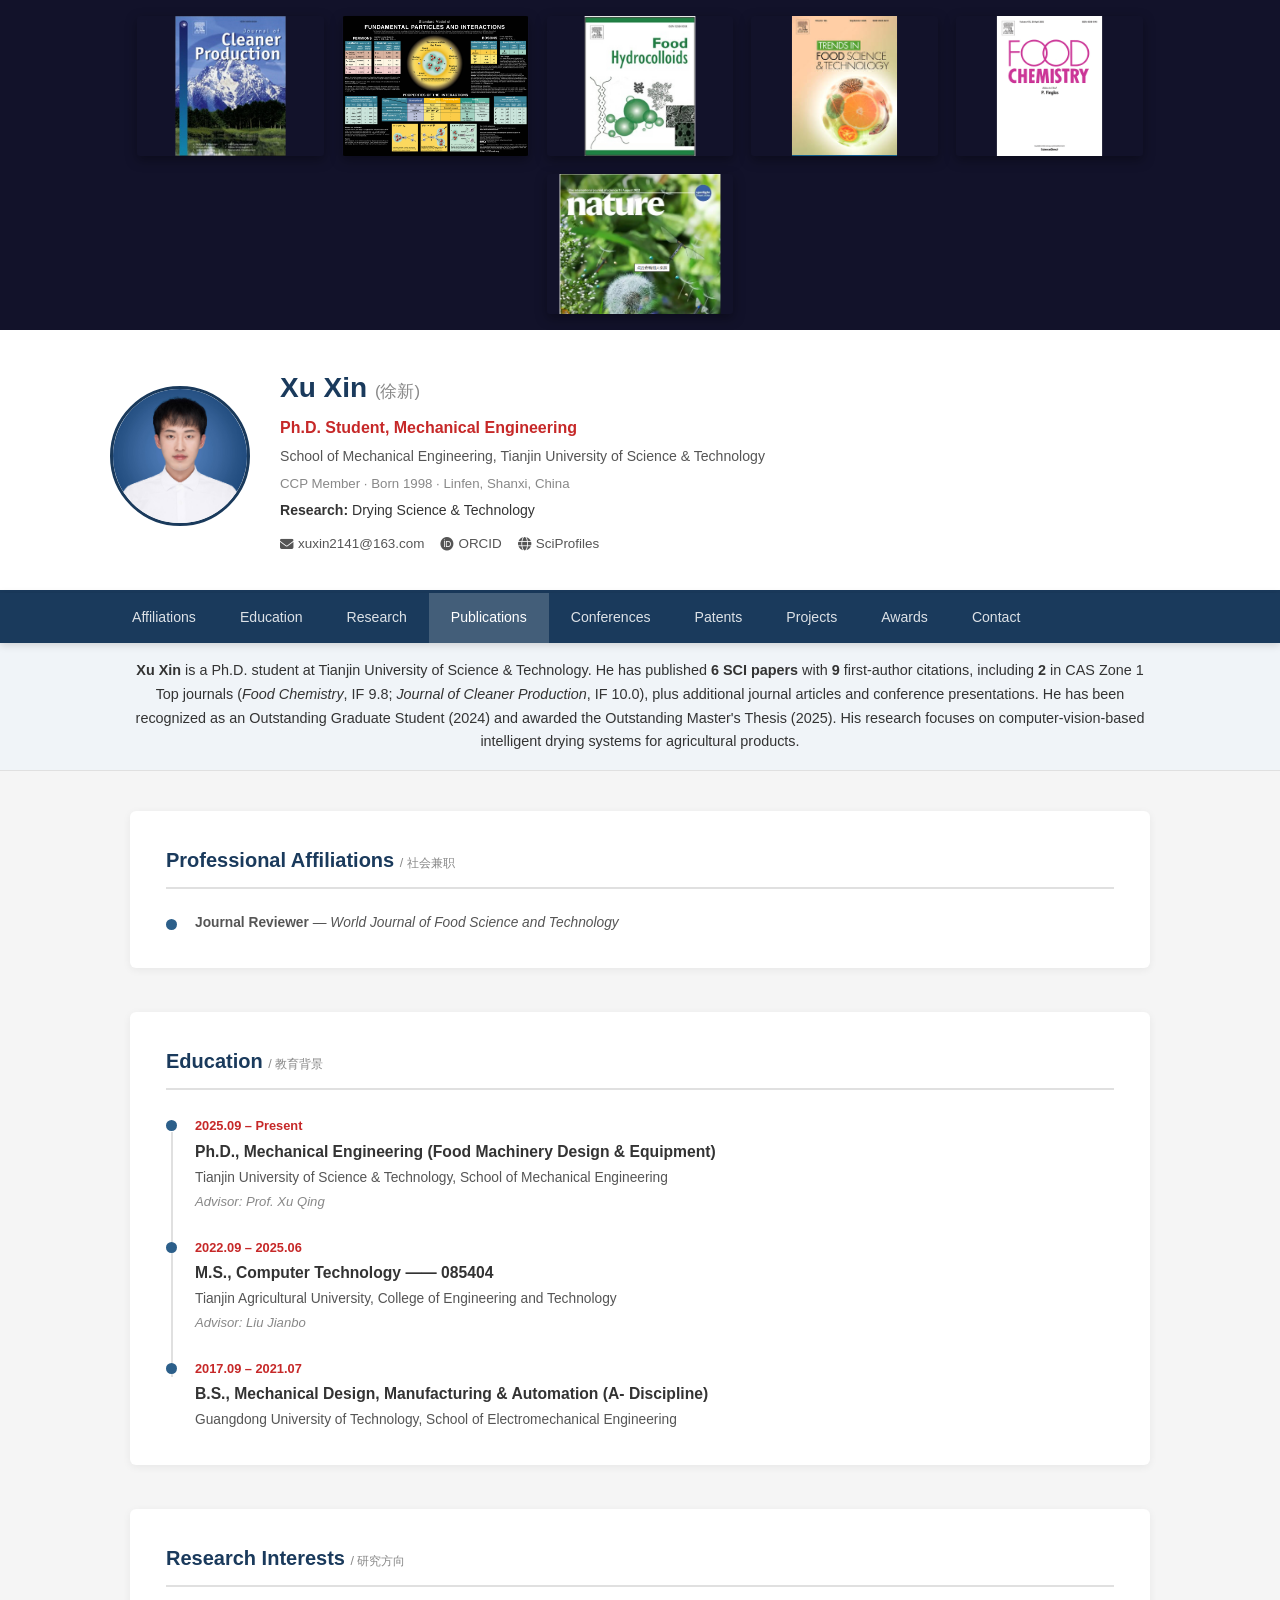
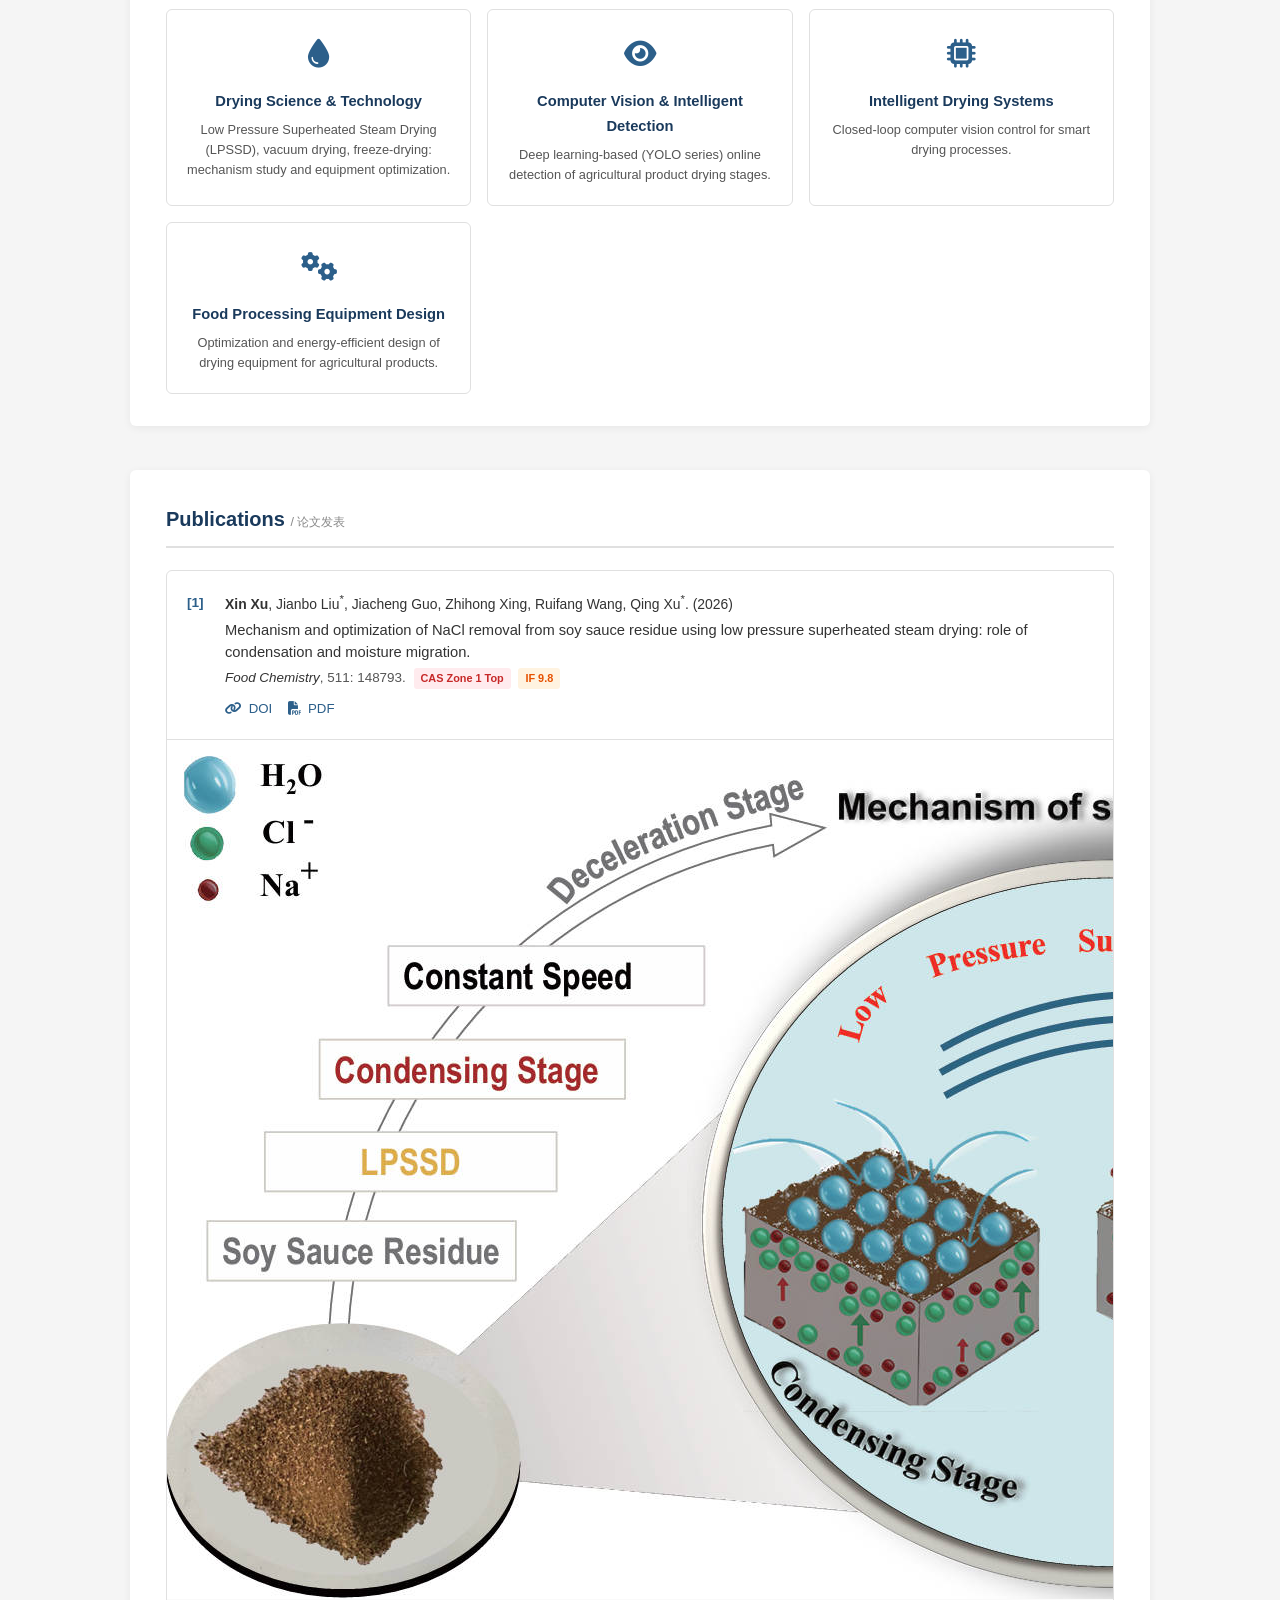
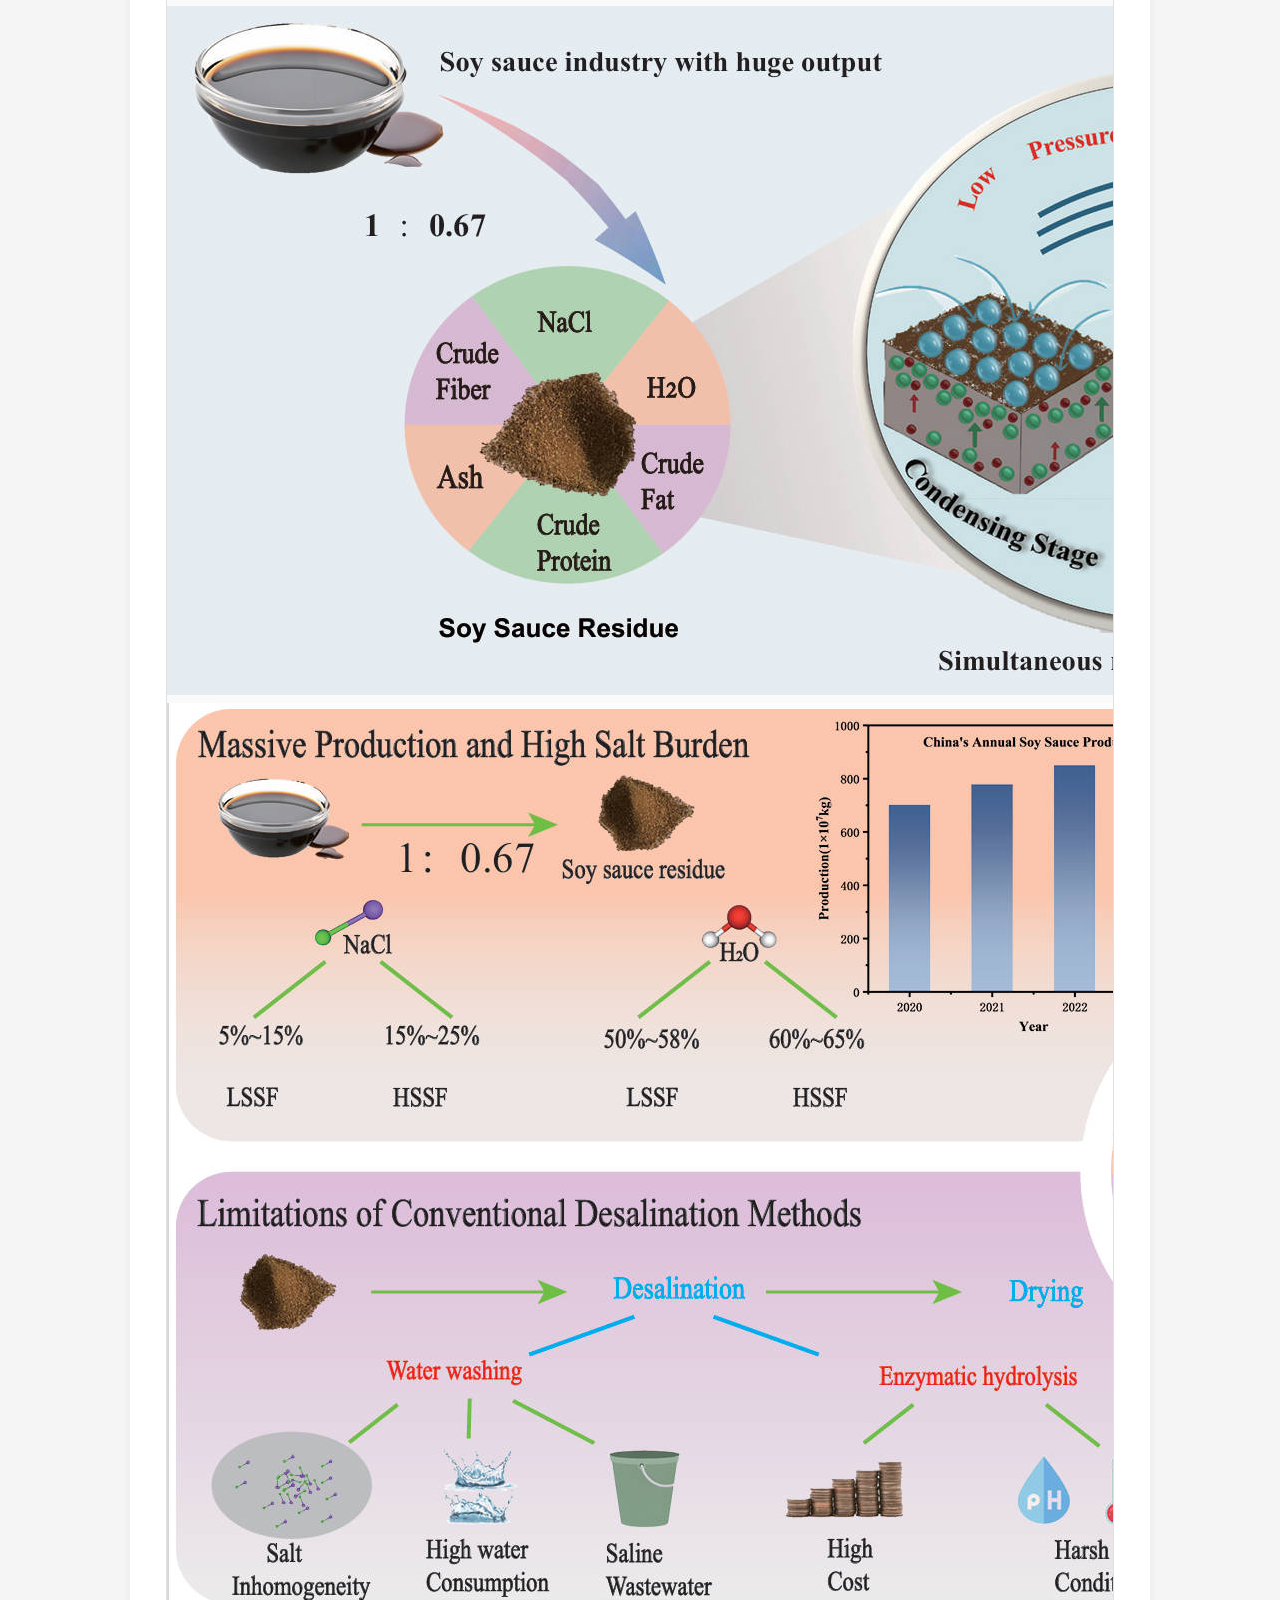
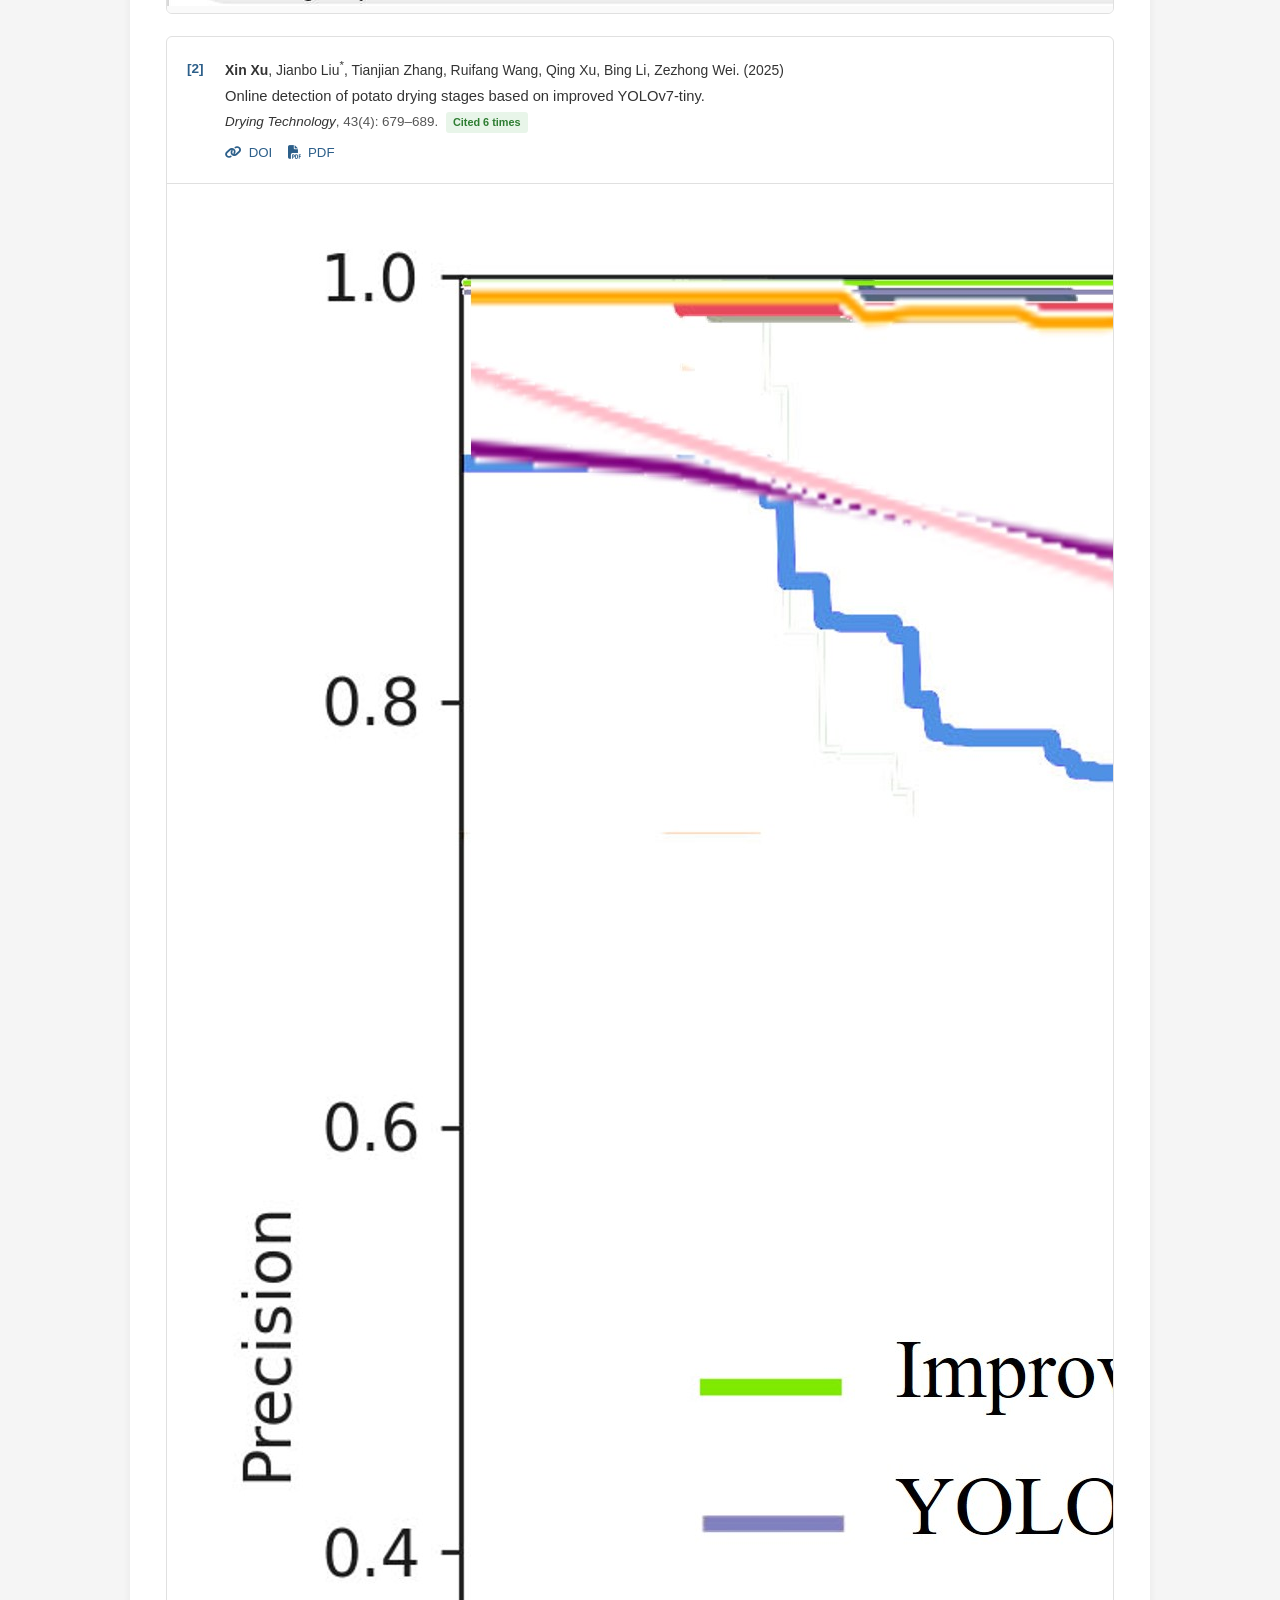
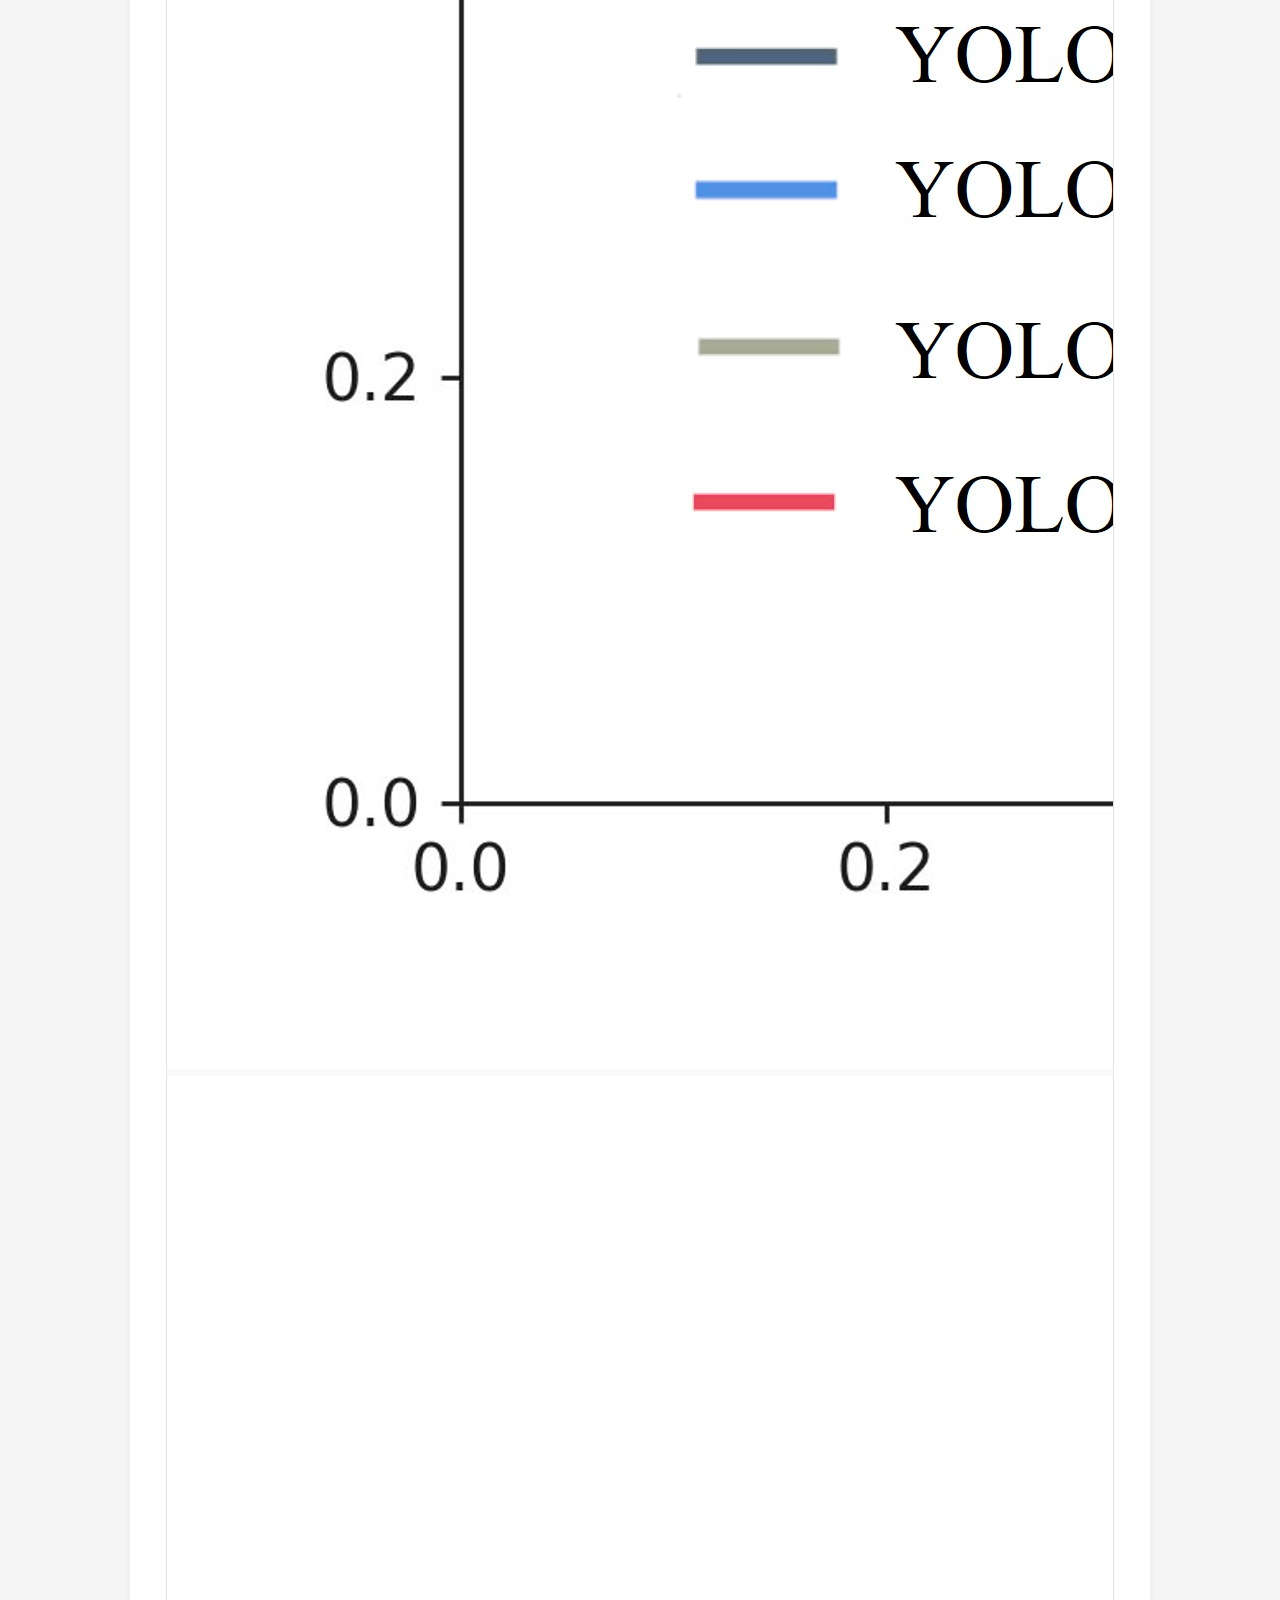
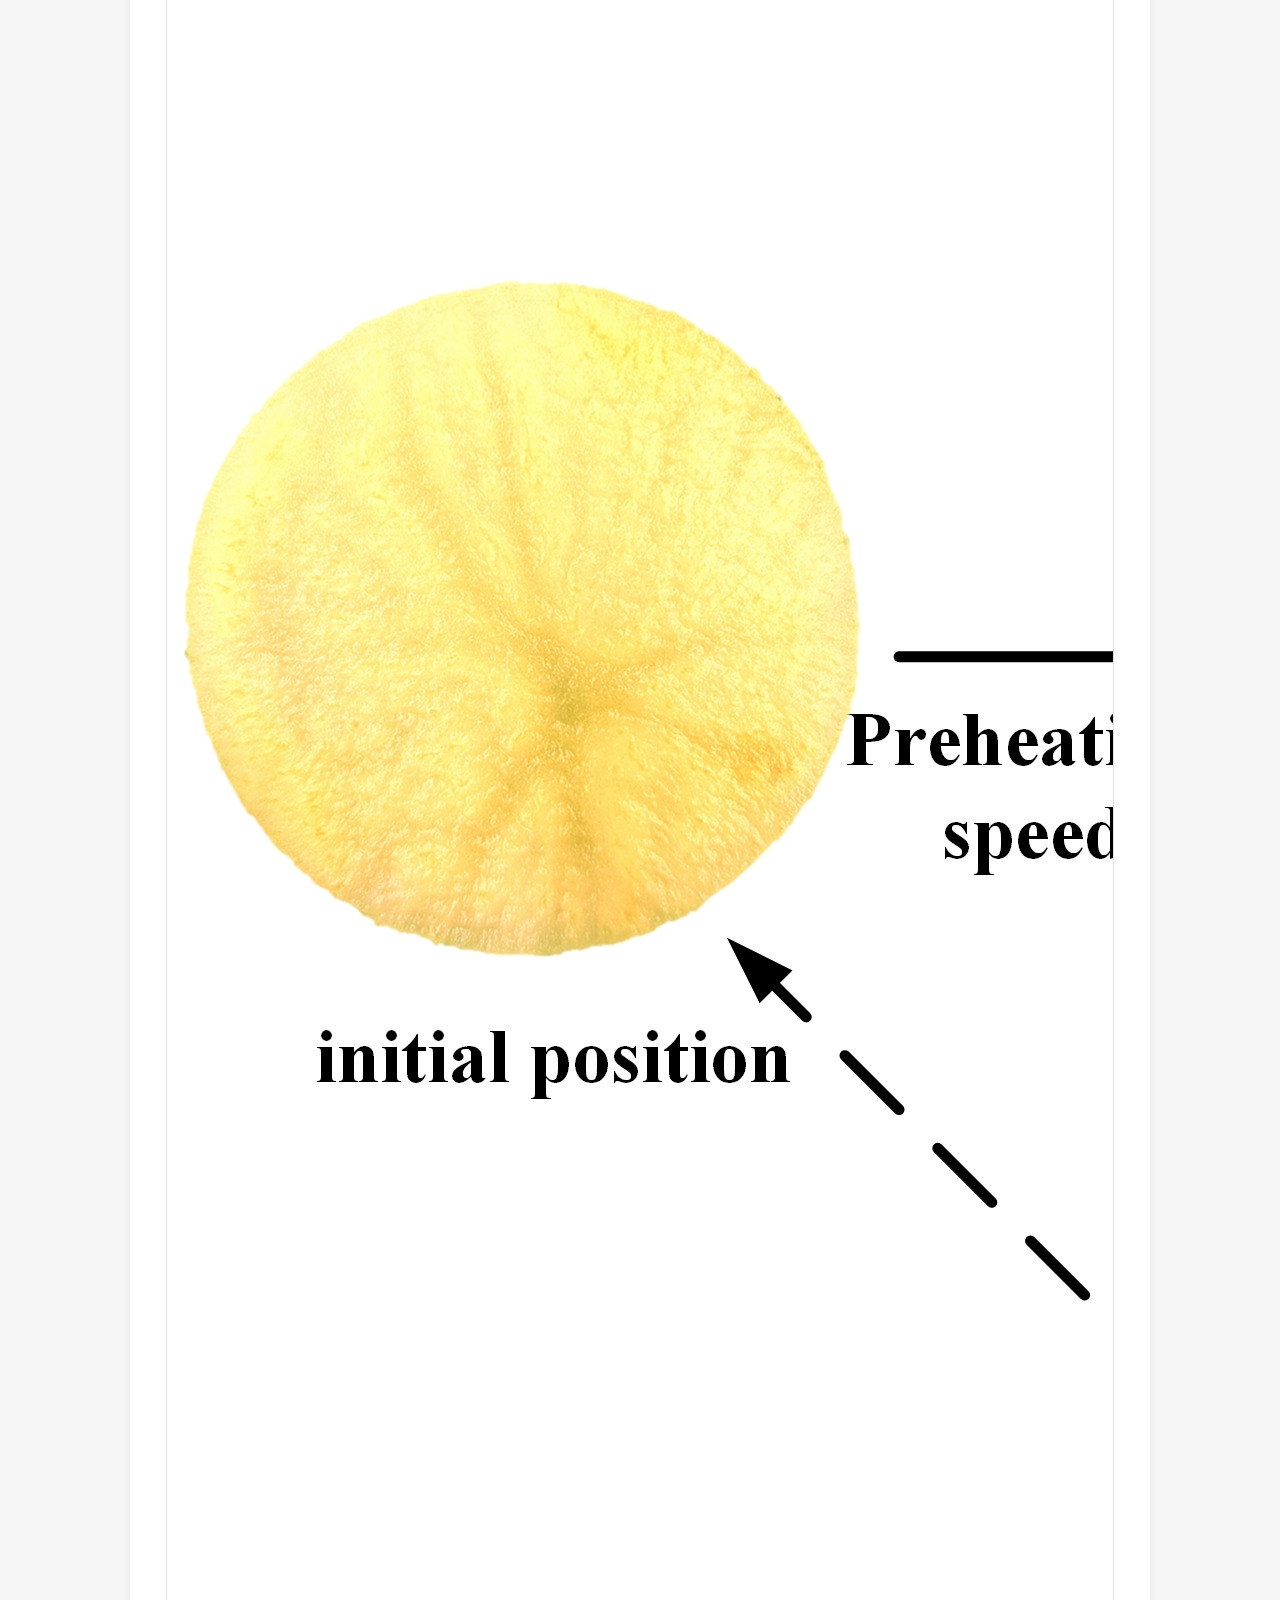
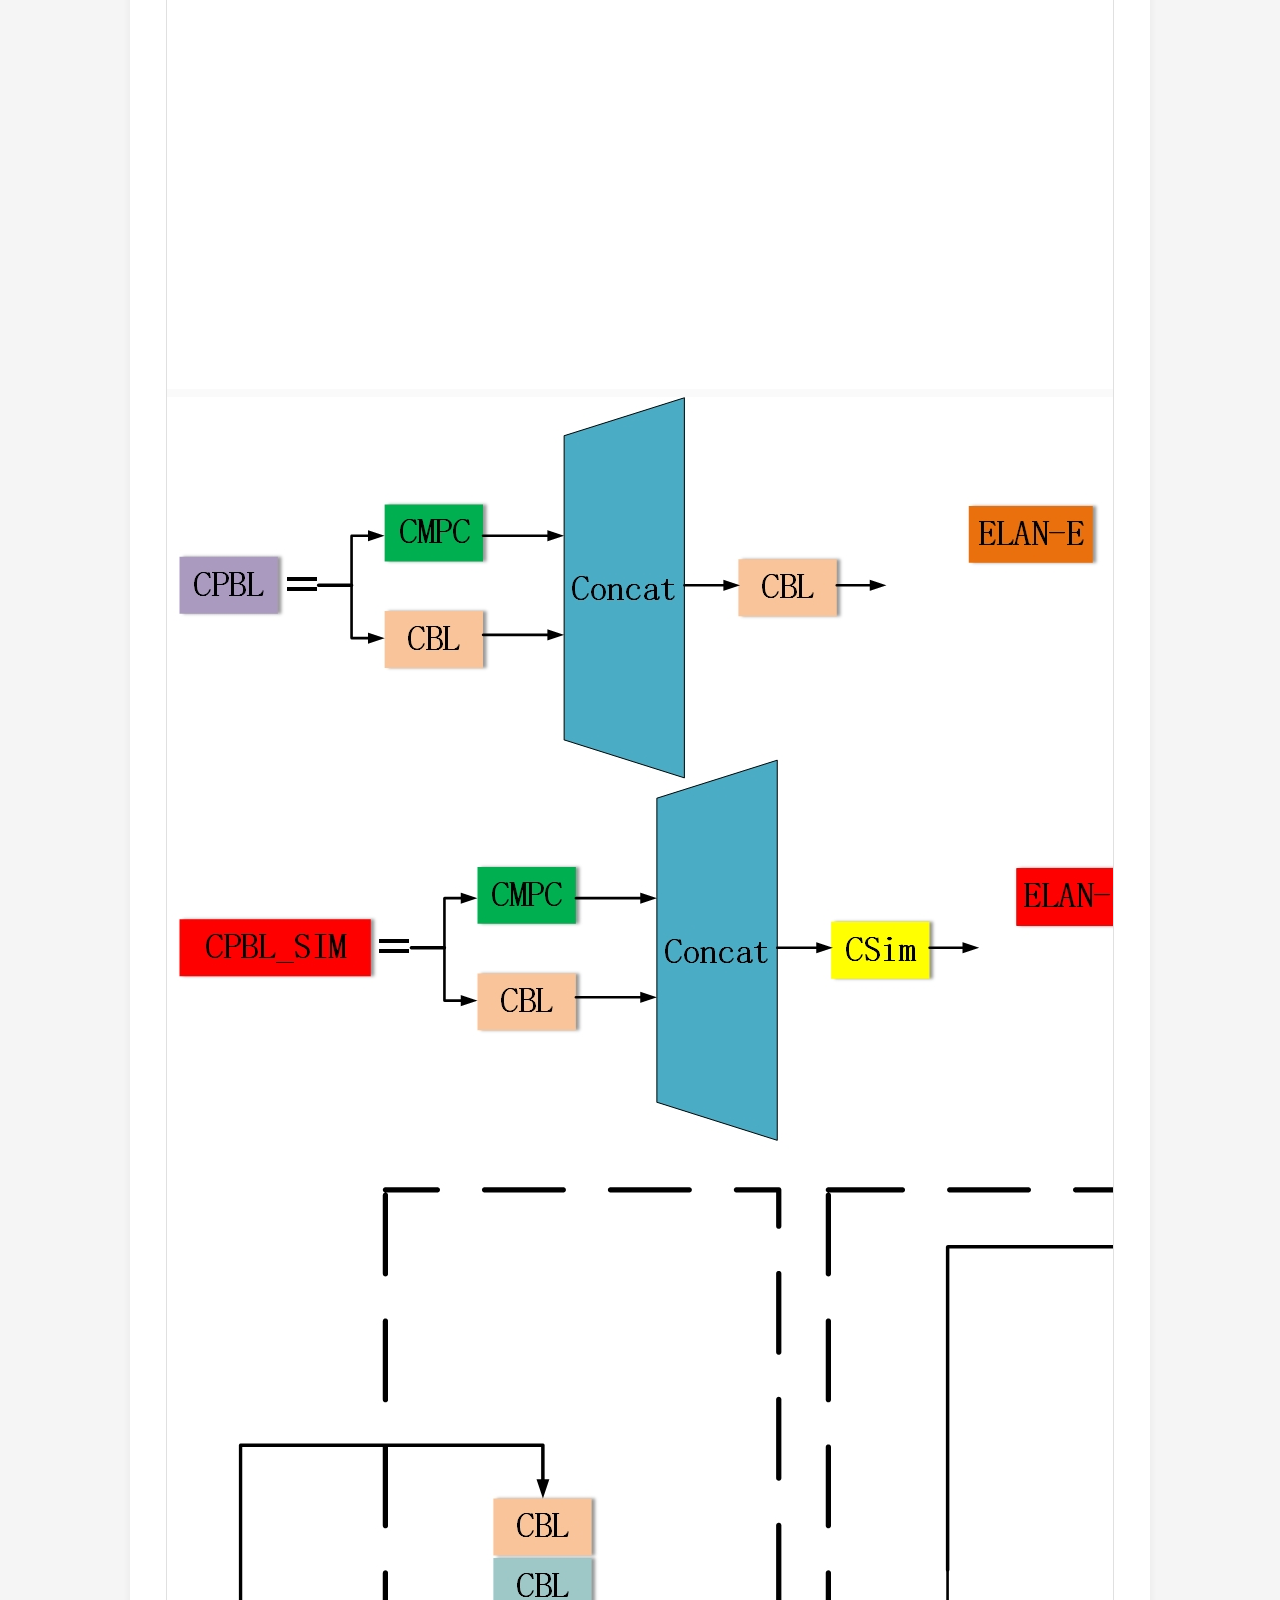
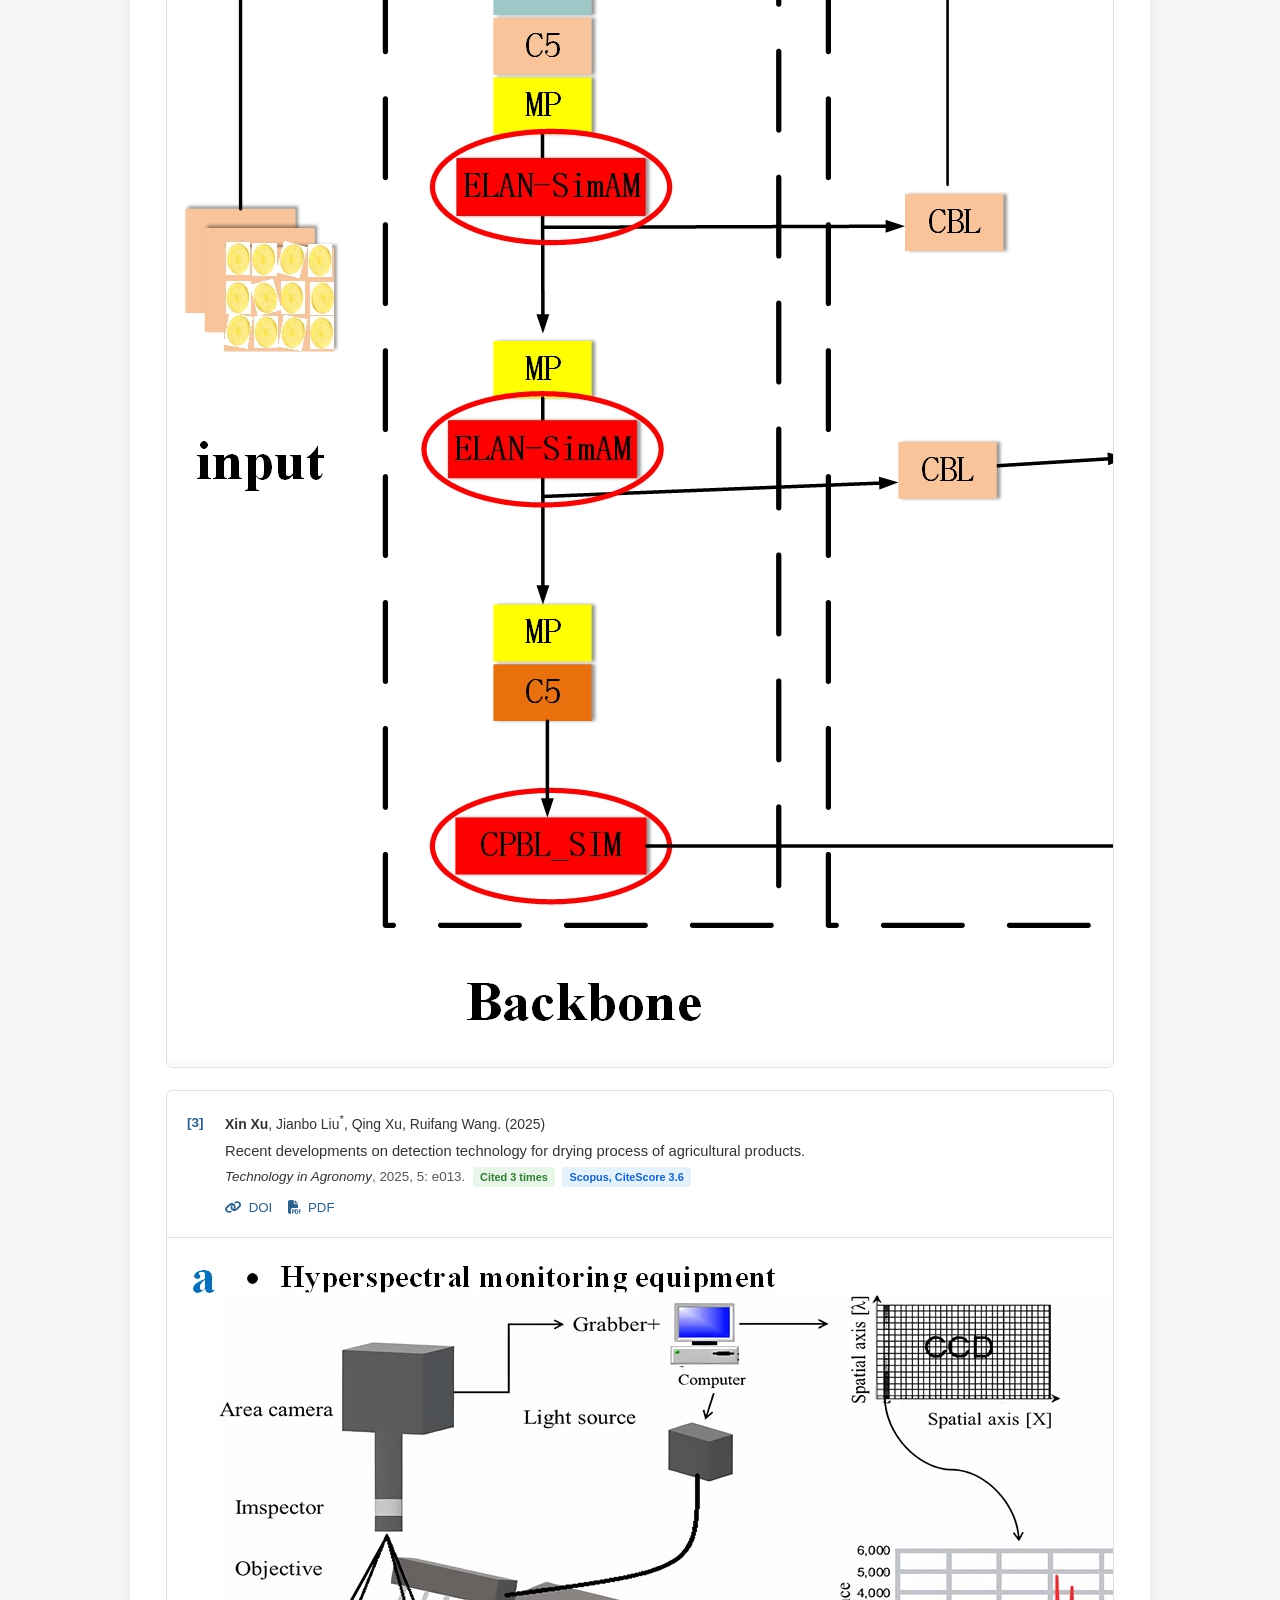
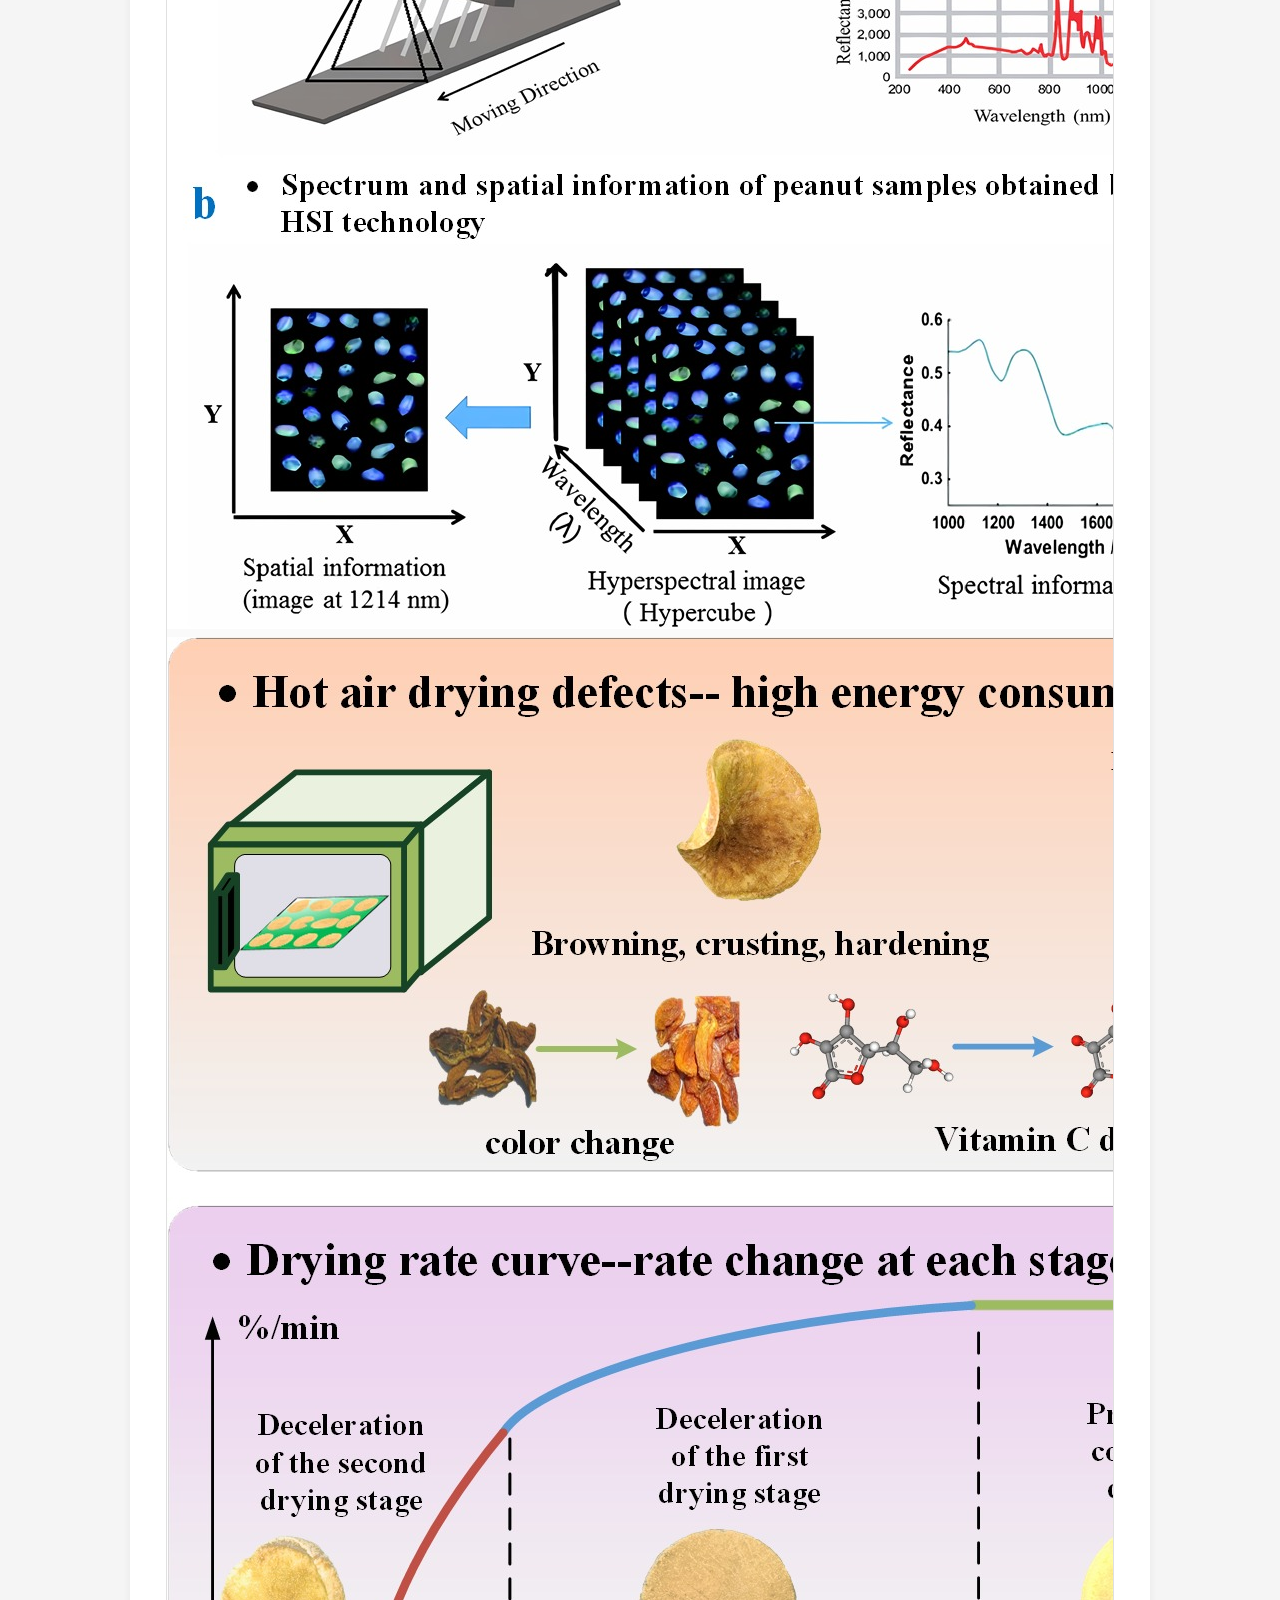
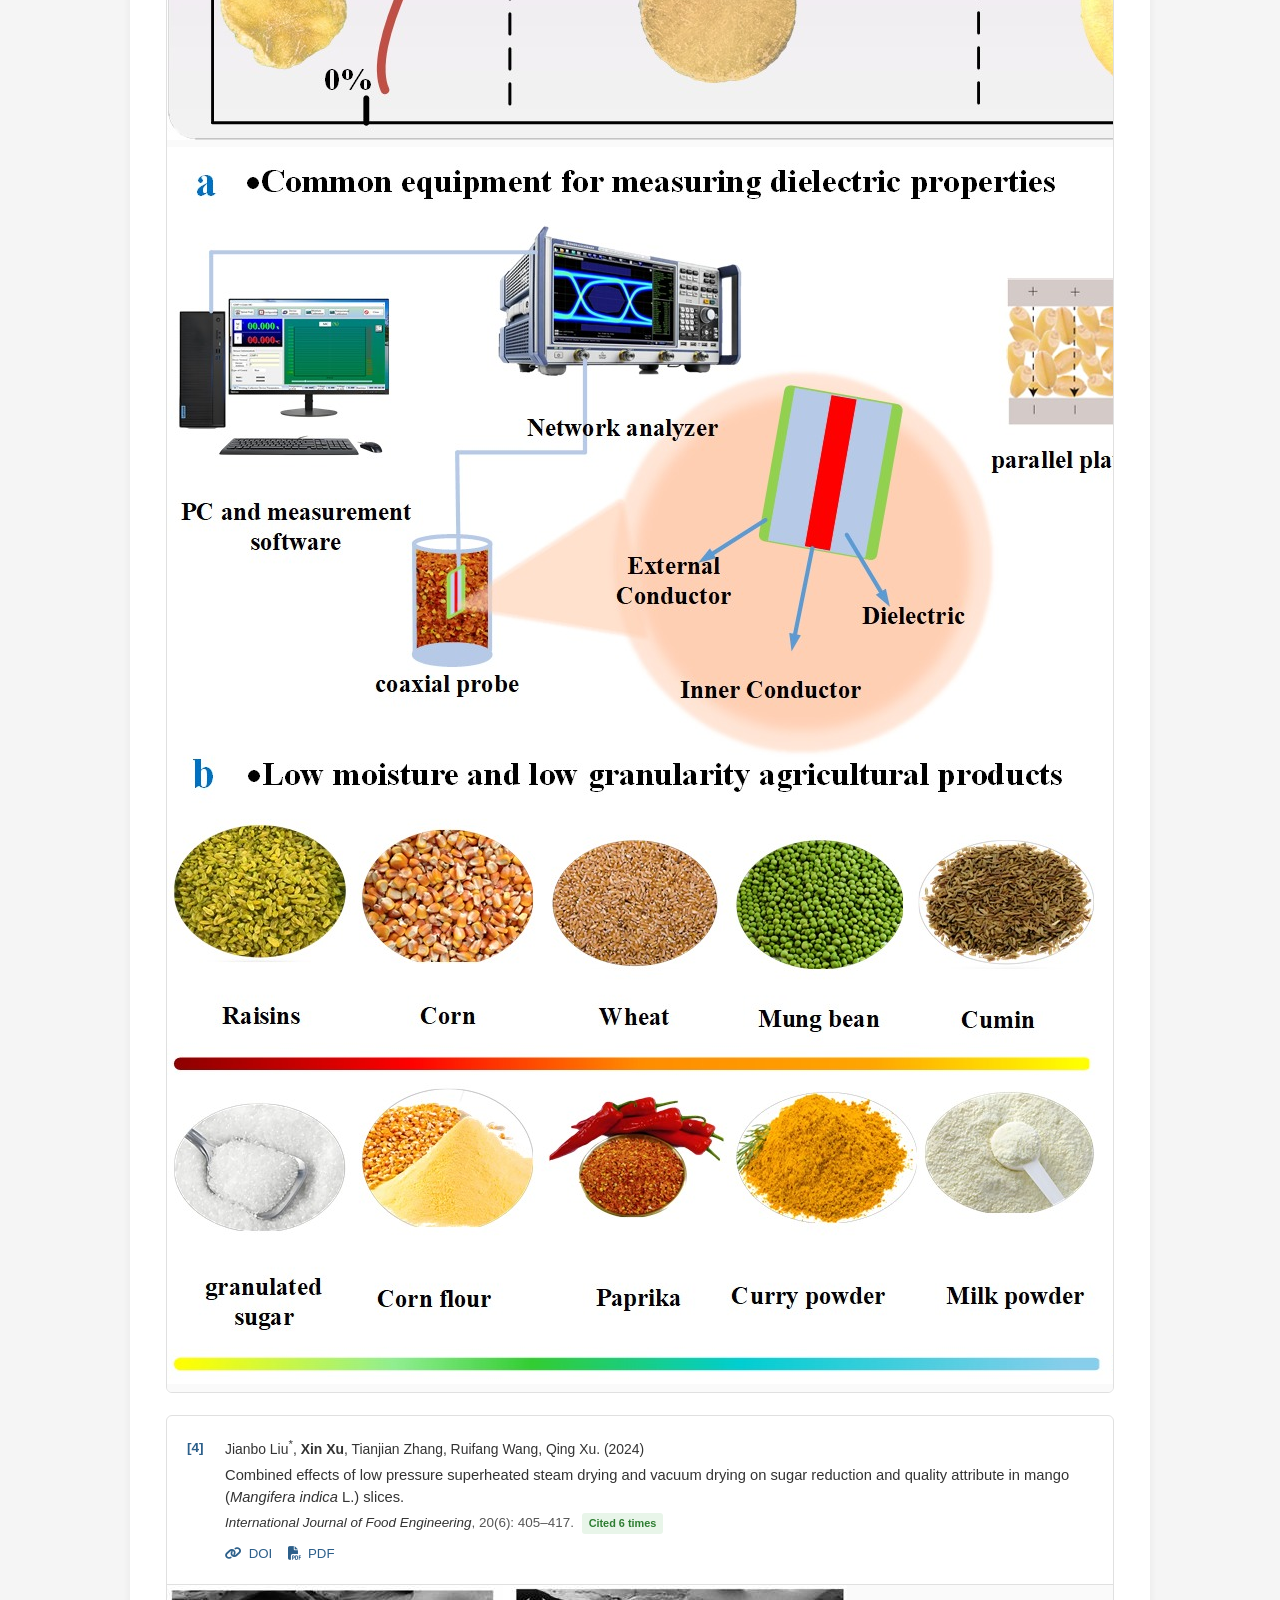
==== commit d36e85c6: "Add files via upload" ====
--- a/index.html
+++ b/index.html
@@ -181,10 +181,10 @@
             </div>
           </div>
         </div>
-        <div class="pub-figure" style="display:flex;flex-wrap:wrap;gap:8px;padding:12px;justify-content:center;align-items:stretch">
-          <object data="images/papers/2026-FoodChemistry-NaCl-removal (1).pdf" type="application/pdf" width="300" height="400" style="border:1px solid var(--border);border-radius:4px;background:#fff"><a href="images/papers/2026-FoodChemistry-NaCl-removal (1).pdf" target="_blank"><i class="fa-solid fa-file-pdf"></i> Graphical Abstract</a></object>
-          <object data="images/papers/2026-FoodChemistry-NaCl-removal (2).pdf" type="application/pdf" width="300" height="400" style="border:1px solid var(--border);border-radius:4px;background:#fff"><a href="images/papers/2026-FoodChemistry-NaCl-removal (2).pdf" target="_blank"><i class="fa-solid fa-file-pdf"></i> Figure 1</a></object>
-          <object data="images/papers/2026-FoodChemistry-NaCl-removal (3).pdf" type="application/pdf" width="300" height="400" style="border:1px solid var(--border);border-radius:4px;background:#fff"><a href="images/papers/2026-FoodChemistry-NaCl-removal (3).pdf" target="_blank"><i class="fa-solid fa-file-pdf"></i> Figure 2</a></object>
+        <div class="pub-figure figure-scroll">
+          <img src="images/papers/2026-FoodChemistry-NaCl-removal (1).jpg" alt="Graphical Abstract">
+          <img src="images/papers/2026-FoodChemistry-NaCl-removal (2).jpg" alt="Figure 1">
+          <img src="images/papers/2026-FoodChemistry-NaCl-removal (3).jpg" alt="Figure 2">
         </div>
       </div>
 
@@ -204,10 +204,10 @@
             </div>
           </div>
         </div>
-        <div class="pub-figure" style="display:flex;flex-wrap:wrap;gap:8px;padding:12px;justify-content:center;align-items:stretch">
-          <img src="images/papers/2025-DryingTechnology-YOLOv7 (1).jpg" alt="Figure 1" style="flex:1;min-width:220px;max-width:420px;height:300px;object-fit:cover;border:1px solid var(--border);border-radius:4px">
-          <img src="images/papers/2025-DryingTechnology-YOLOv7 (2).jpg" alt="Figure 2" style="flex:1;min-width:220px;max-width:420px;height:300px;object-fit:cover;border:1px solid var(--border);border-radius:4px">
-          <img src="images/papers/2025-DryingTechnology-YOLOv7 (3).jpg" alt="Figure 3" style="flex:1;min-width:220px;max-width:420px;height:300px;object-fit:cover;border:1px solid var(--border);border-radius:4px">
+        <div class="pub-figure figure-scroll">
+          <img src="images/papers/2025-DryingTechnology-YOLOv7 (1).jpg" alt="Figure 1">
+          <img src="images/papers/2025-DryingTechnology-YOLOv7 (2).jpg" alt="Figure 2">
+          <img src="images/papers/2025-DryingTechnology-YOLOv7 (3).jpg" alt="Figure 3">
         </div>
       </div>
 
@@ -228,10 +228,10 @@
             </div>
           </div>
         </div>
-        <div class="pub-figure" style="display:flex;flex-wrap:wrap;gap:8px;padding:12px;justify-content:center;align-items:stretch">
-          <img src="images/papers/2025-TechnologyInAgronomy-review (1).jpg" alt="Figure 1" style="flex:1;min-width:220px;max-width:420px;height:300px;object-fit:cover;border:1px solid var(--border);border-radius:4px">
-          <img src="images/papers/2025-TechnologyInAgronomy-review (2).jpg" alt="Figure 2" style="flex:1;min-width:220px;max-width:420px;height:300px;object-fit:cover;border:1px solid var(--border);border-radius:4px">
-          <img src="images/papers/2025-TechnologyInAgronomy-review (3).jpg" alt="Figure 3" style="flex:1;min-width:220px;max-width:420px;height:300px;object-fit:cover;border:1px solid var(--border);border-radius:4px">
+        <div class="pub-figure figure-scroll">
+          <img src="images/papers/2025-TechnologyInAgronomy-review (1).jpg" alt="Figure 1">
+          <img src="images/papers/2025-TechnologyInAgronomy-review (2).jpg" alt="Figure 2">
+          <img src="images/papers/2025-TechnologyInAgronomy-review (3).jpg" alt="Figure 3">
         </div>
       </div>
 
@@ -251,9 +251,9 @@
             </div>
           </div>
         </div>
-        <div class="pub-figure" style="display:flex;flex-wrap:wrap;gap:8px;padding:12px;justify-content:center;align-items:stretch">
-          <img src="images/papers/2024-IJFE-mango-drying (1).jpg" alt="Figure 1" style="flex:1;min-width:220px;max-width:420px;height:300px;object-fit:cover;border:1px solid var(--border);border-radius:4px">
-          <img src="images/papers/2024-IJFE-mango-drying (2).jpg" alt="Figure 2" style="flex:1;min-width:220px;max-width:420px;height:300px;object-fit:cover;border:1px solid var(--border);border-radius:4px">
+        <div class="pub-figure figure-scroll">
+          <img src="images/papers/2024-IJFE-mango-drying (1).jpg" alt="Figure 1">
+          <img src="images/papers/2024-IJFE-mango-drying (2).jpg" alt="Figure 2">
         </div>
       </div>
 
@@ -271,9 +271,9 @@
             </div>
           </div>
         </div>
-        <div class="pub-figure" style="display:flex;flex-wrap:wrap;gap:8px;padding:12px;justify-content:center;align-items:stretch">
-          <img src="images/papers/2026-DryingTechnology-freeze-drying (1).jpg" alt="Figure 1" style="flex:1;min-width:220px;max-width:420px;height:300px;object-fit:cover;border:1px solid var(--border);border-radius:4px">
-          <img src="images/papers/2026-DryingTechnology-freeze-drying (2).jpg" alt="Figure 2" style="flex:1;min-width:220px;max-width:420px;height:300px;object-fit:cover;border:1px solid var(--border);border-radius:4px">
+        <div class="pub-figure figure-scroll">
+          <img src="images/papers/2026-DryingTechnology-freeze-drying (1).jpg" alt="Figure 1">
+          <img src="images/papers/2026-DryingTechnology-freeze-drying (2).jpg" alt="Figure 2">
         </div>
       </div>
 
@@ -293,10 +293,10 @@
             </div>
           </div>
         </div>
-        <div class="pub-figure" style="display:flex;flex-wrap:wrap;gap:8px;padding:12px;justify-content:center;align-items:stretch">
-          <img src="images/papers/2024-Solubility-Nucleation-Kinetics (1).jpg" alt="Figure 1" style="flex:1;min-width:220px;max-width:420px;height:300px;object-fit:cover;border:1px solid var(--border);border-radius:4px">
-          <img src="images/papers/2024-Solubility-Nucleation-Kinetics (2).jpg" alt="Figure 2" style="flex:1;min-width:220px;max-width:420px;height:300px;object-fit:cover;border:1px solid var(--border);border-radius:4px">
-          <img src="images/papers/2024-Solubility-Nucleation-Kinetics (3).jpg" alt="Figure 3" style="flex:1;min-width:220px;max-width:420px;height:300px;object-fit:cover;border:1px solid var(--border);border-radius:4px">
+        <div class="pub-figure figure-scroll">
+          <img src="images/papers/2024-Solubility-Nucleation-Kinetics (1).jpg" alt="Figure 1">
+          <img src="images/papers/2024-Solubility-Nucleation-Kinetics (2).jpg" alt="Figure 2">
+          <img src="images/papers/2024-Solubility-Nucleation-Kinetics (3).jpg" alt="Figure 3">
         </div>
       </div>
 
@@ -414,7 +414,7 @@
             <p>As first author. <em>Tianjin Municipal Level.</em></p>
           </div>
         </div>
-        <div class="award-figure">
+        <div class="award-figure figure-scroll">
           <img src="awards/2026-第四届天津市大学生节能减排社会实践与科技竞赛一等奖.jpg" alt="2026 Award Certificate">
         </div>
       </div>
@@ -429,7 +429,7 @@
             <p>As first author. <em>National Level.</em></p>
           </div>
         </div>
-        <div class="award-figure">
+        <div class="award-figure figure-scroll">
           <img src="awards/2025-招行杯节能减排-国家级三等奖.jpg" alt="2025 Award Certificate">
         </div>
       </div>
@@ -444,7 +444,7 @@
             <p><em>Tianjin Municipal Level.</em></p>
           </div>
         </div>
-        <div class="award-figure">
+        <div class="award-figure figure-scroll">
           <img src="awards/2025中福环保-第三届天津市大学生节能减排社会实践与科技竞赛二等奖.jpg" alt="2025 Award Certificate">
         </div>
       </div>
@@ -459,9 +459,9 @@
             <p>October 2025, Changzhou, China. <em>International Conference.</em></p>
           </div>
         </div>
-        <div class="award-figure" style="display:flex;flex-wrap:wrap;gap:8px;padding:12px;justify-content:center;align-items:stretch">
-          <img src="awards/2025-亚太会议-优秀海报奖杯.jpg" alt="Outstanding Poster Award Trophy" style="flex:1;min-width:220px;max-width:420px;height:300px;object-fit:cover;border:1px solid var(--border);border-radius:4px">
-          <img src="awards/2025-亚太干燥会议演讲证书.jpg" alt="Conference Presentation Certificate" style="flex:1;min-width:220px;max-width:420px;height:300px;object-fit:cover;border:1px solid var(--border);border-radius:4px">
+        <div class="award-figure figure-scroll">
+          <img src="awards/2025-亚太会议-优秀海报奖杯.jpg" alt="Outstanding Poster Award Trophy">
+          <img src="awards/2025-亚太干燥会议演讲证书.jpg" alt="Conference Presentation Certificate">
         </div>
       </div>
 
@@ -511,7 +511,7 @@
             <p>As first author. <em>National Level.</em></p>
           </div>
         </div>
-        <div class="award-figure">
+        <div class="award-figure figure-scroll">
           <img src="awards/2023华为杯-第二十届中国研究生数学建模大赛.jpg" alt="2023 Award Certificate">
         </div>
       </div>
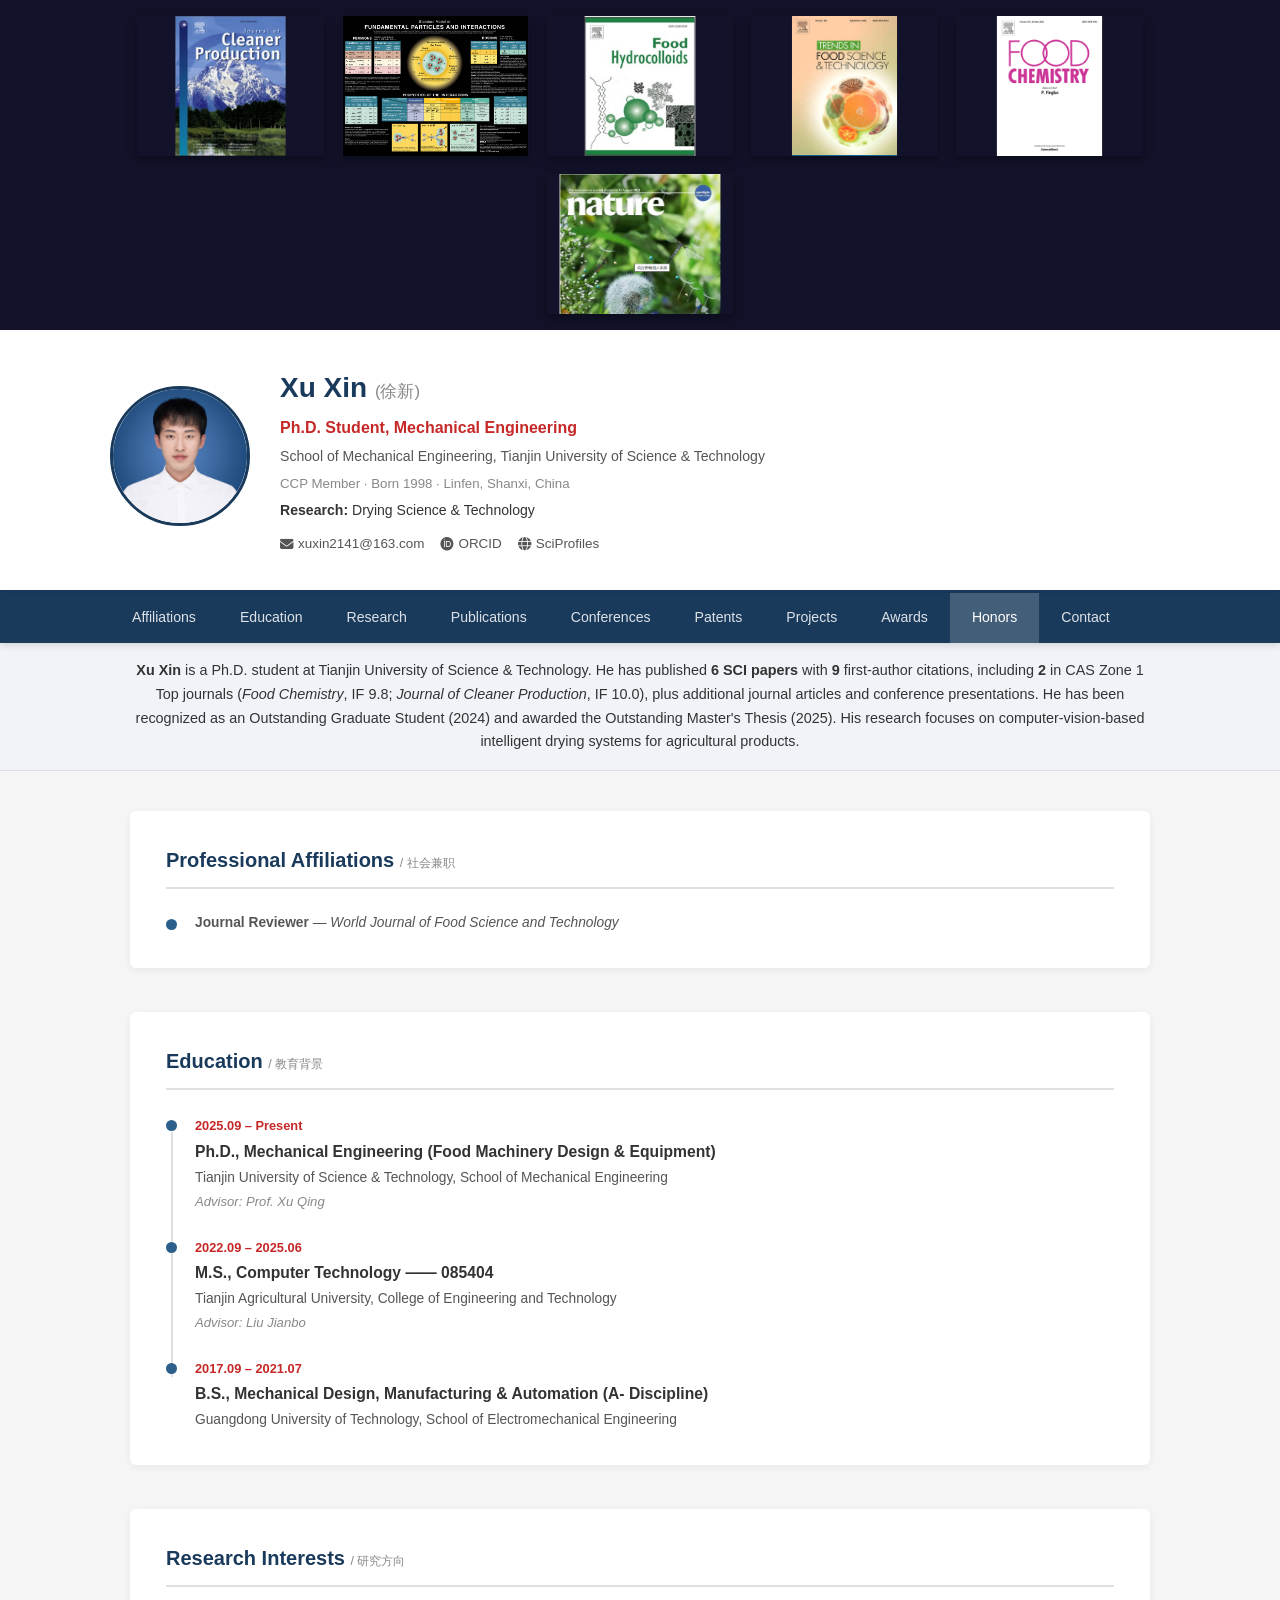
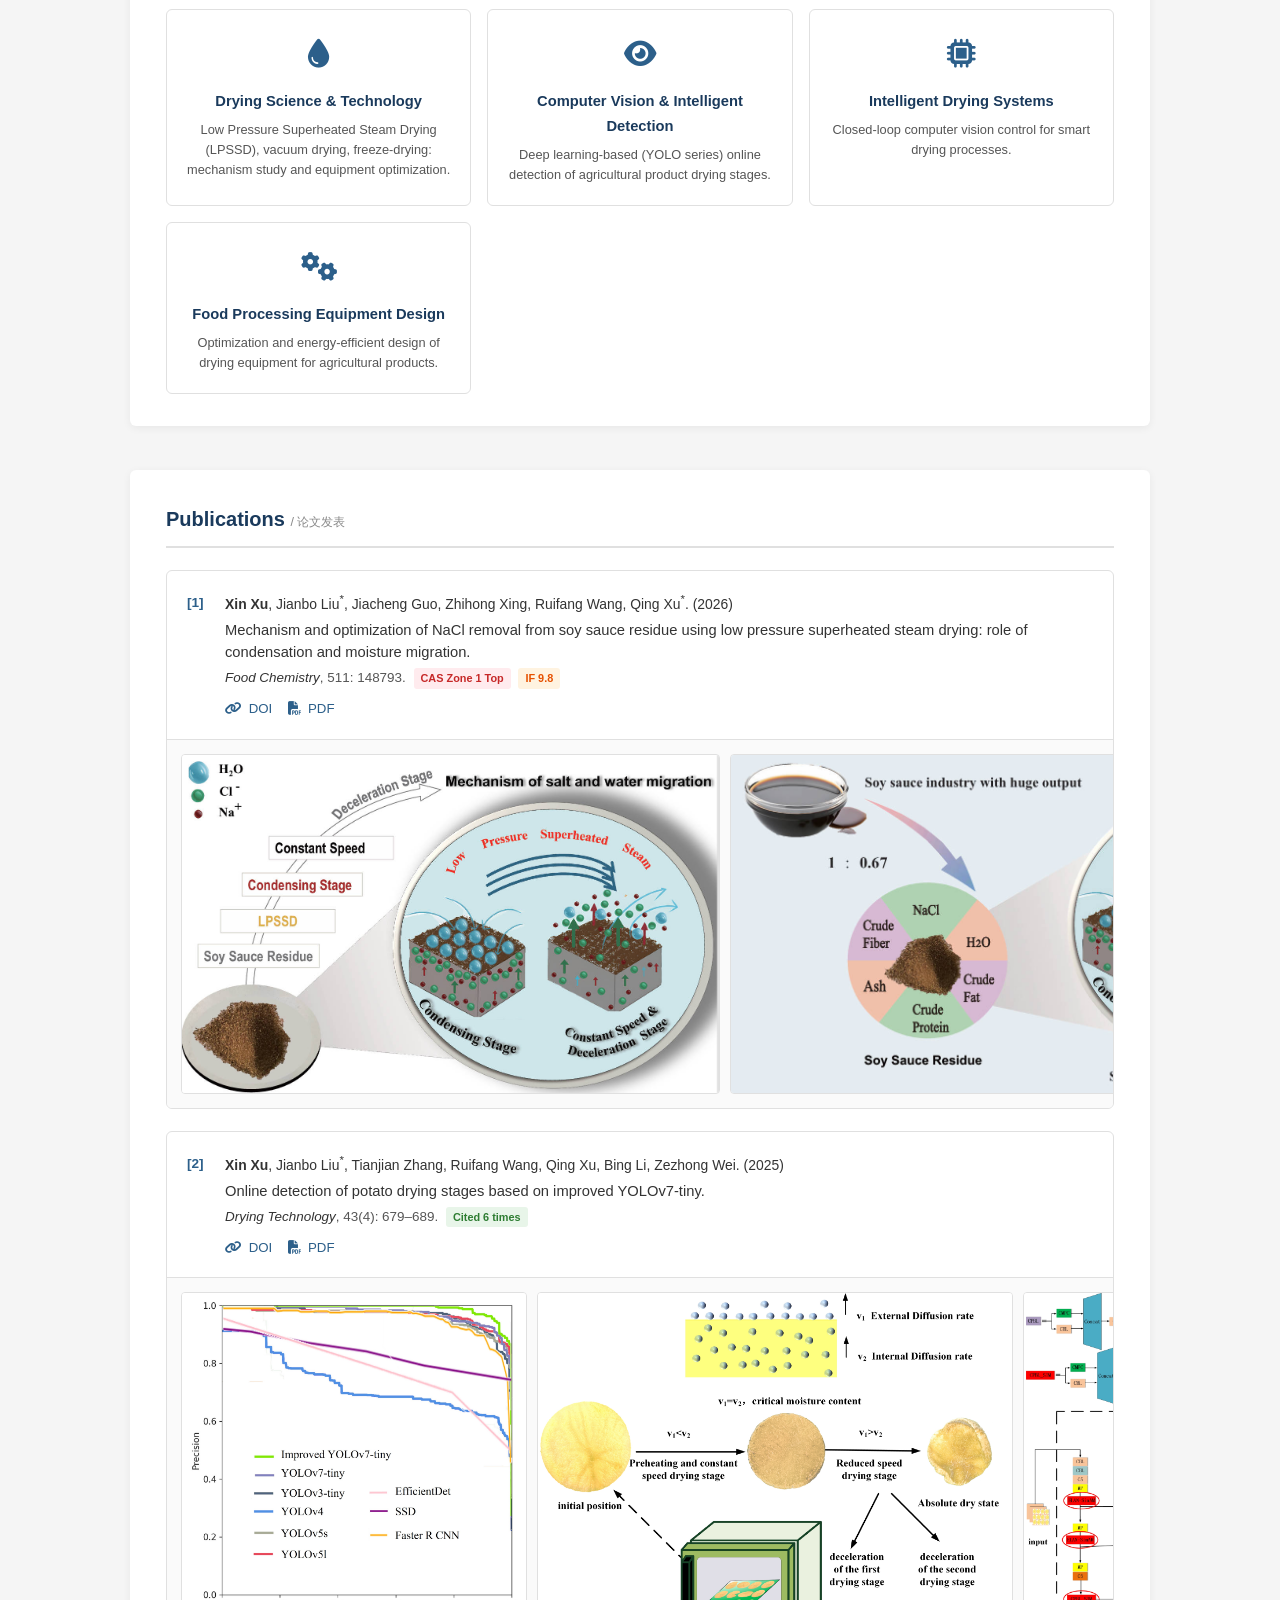
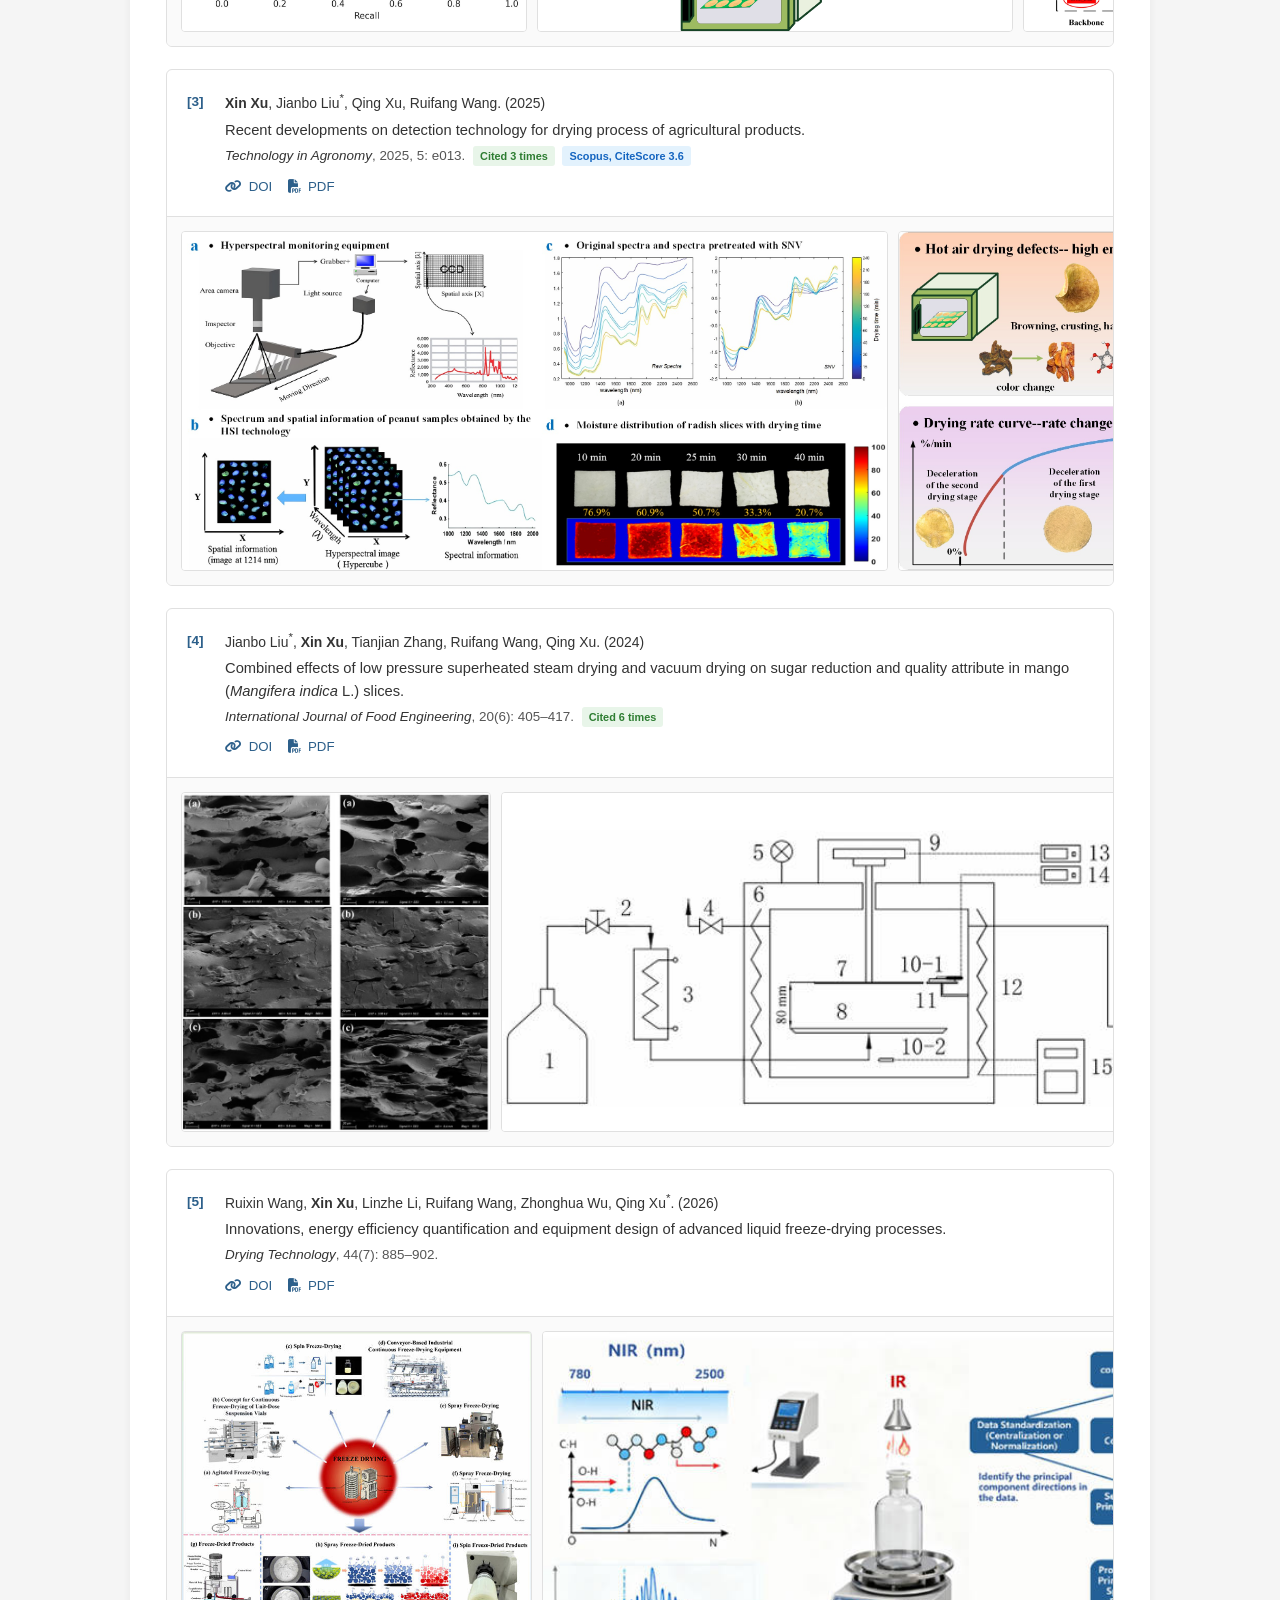
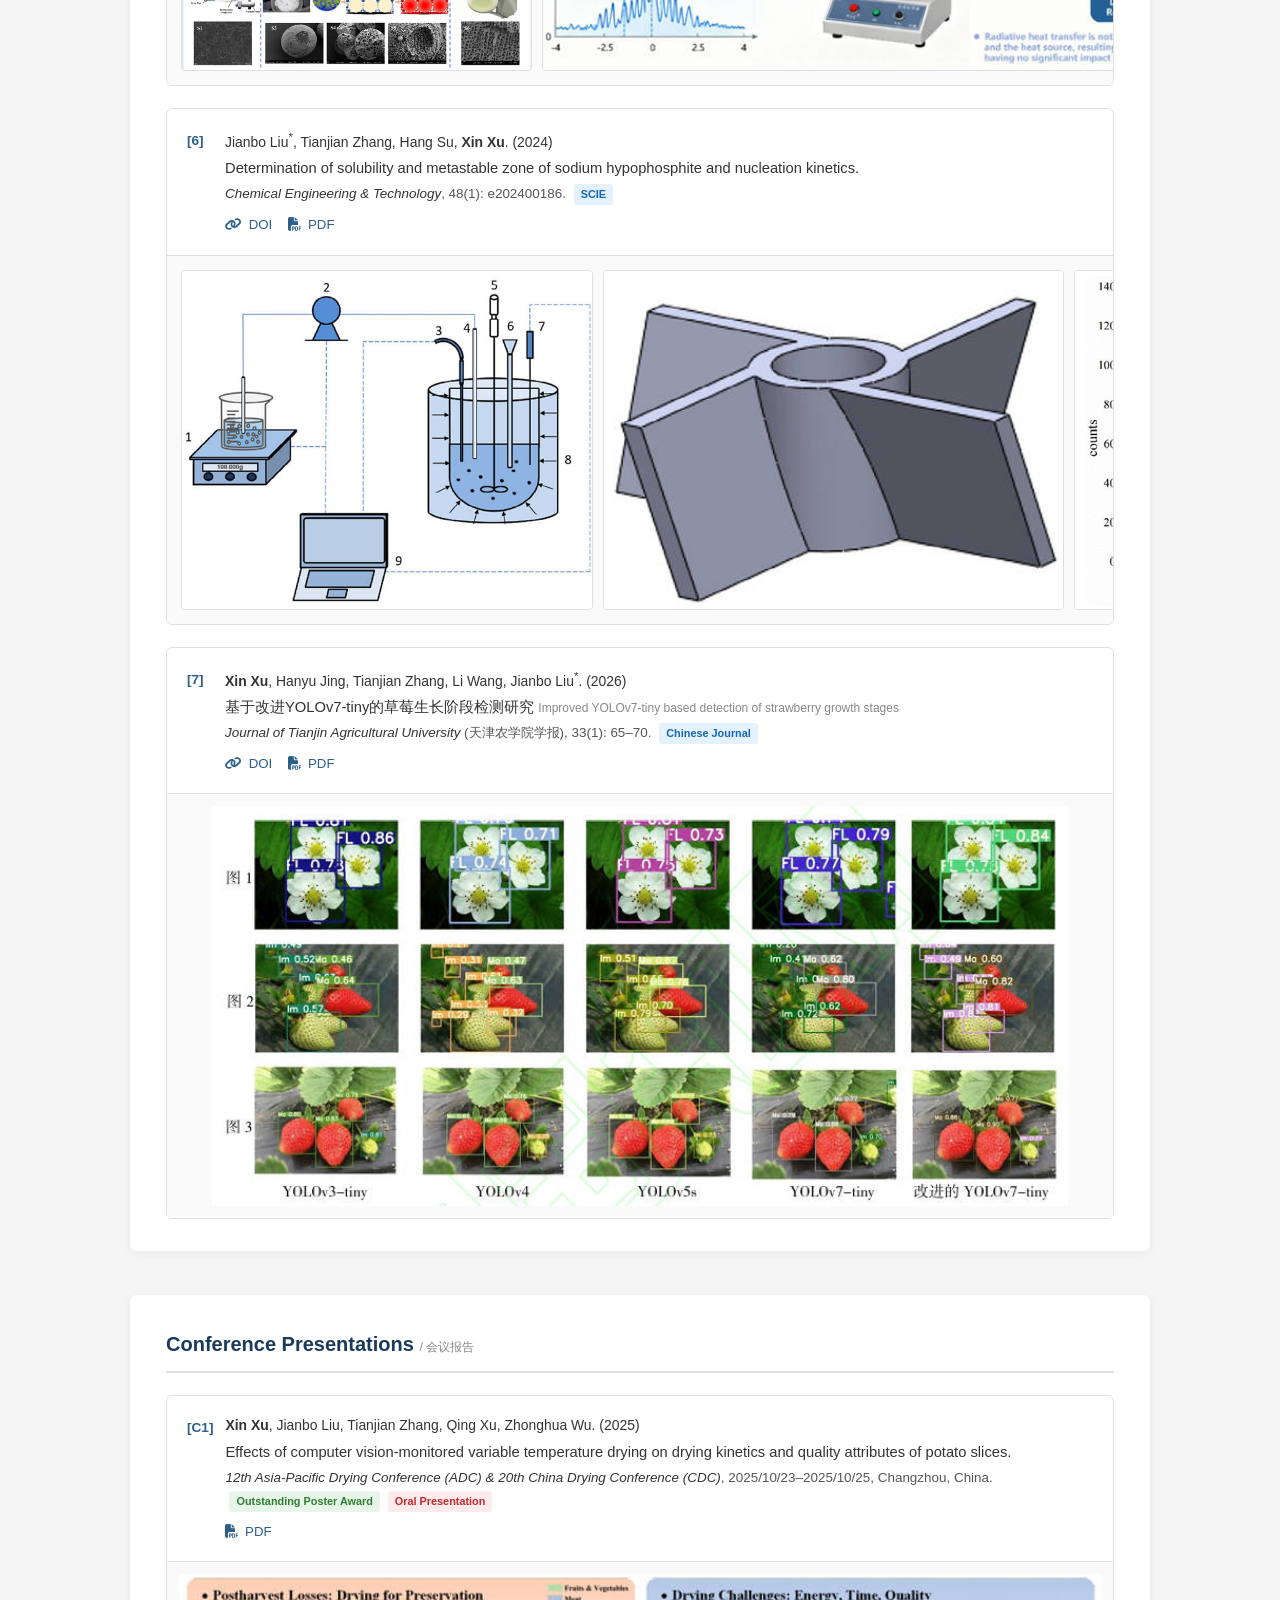
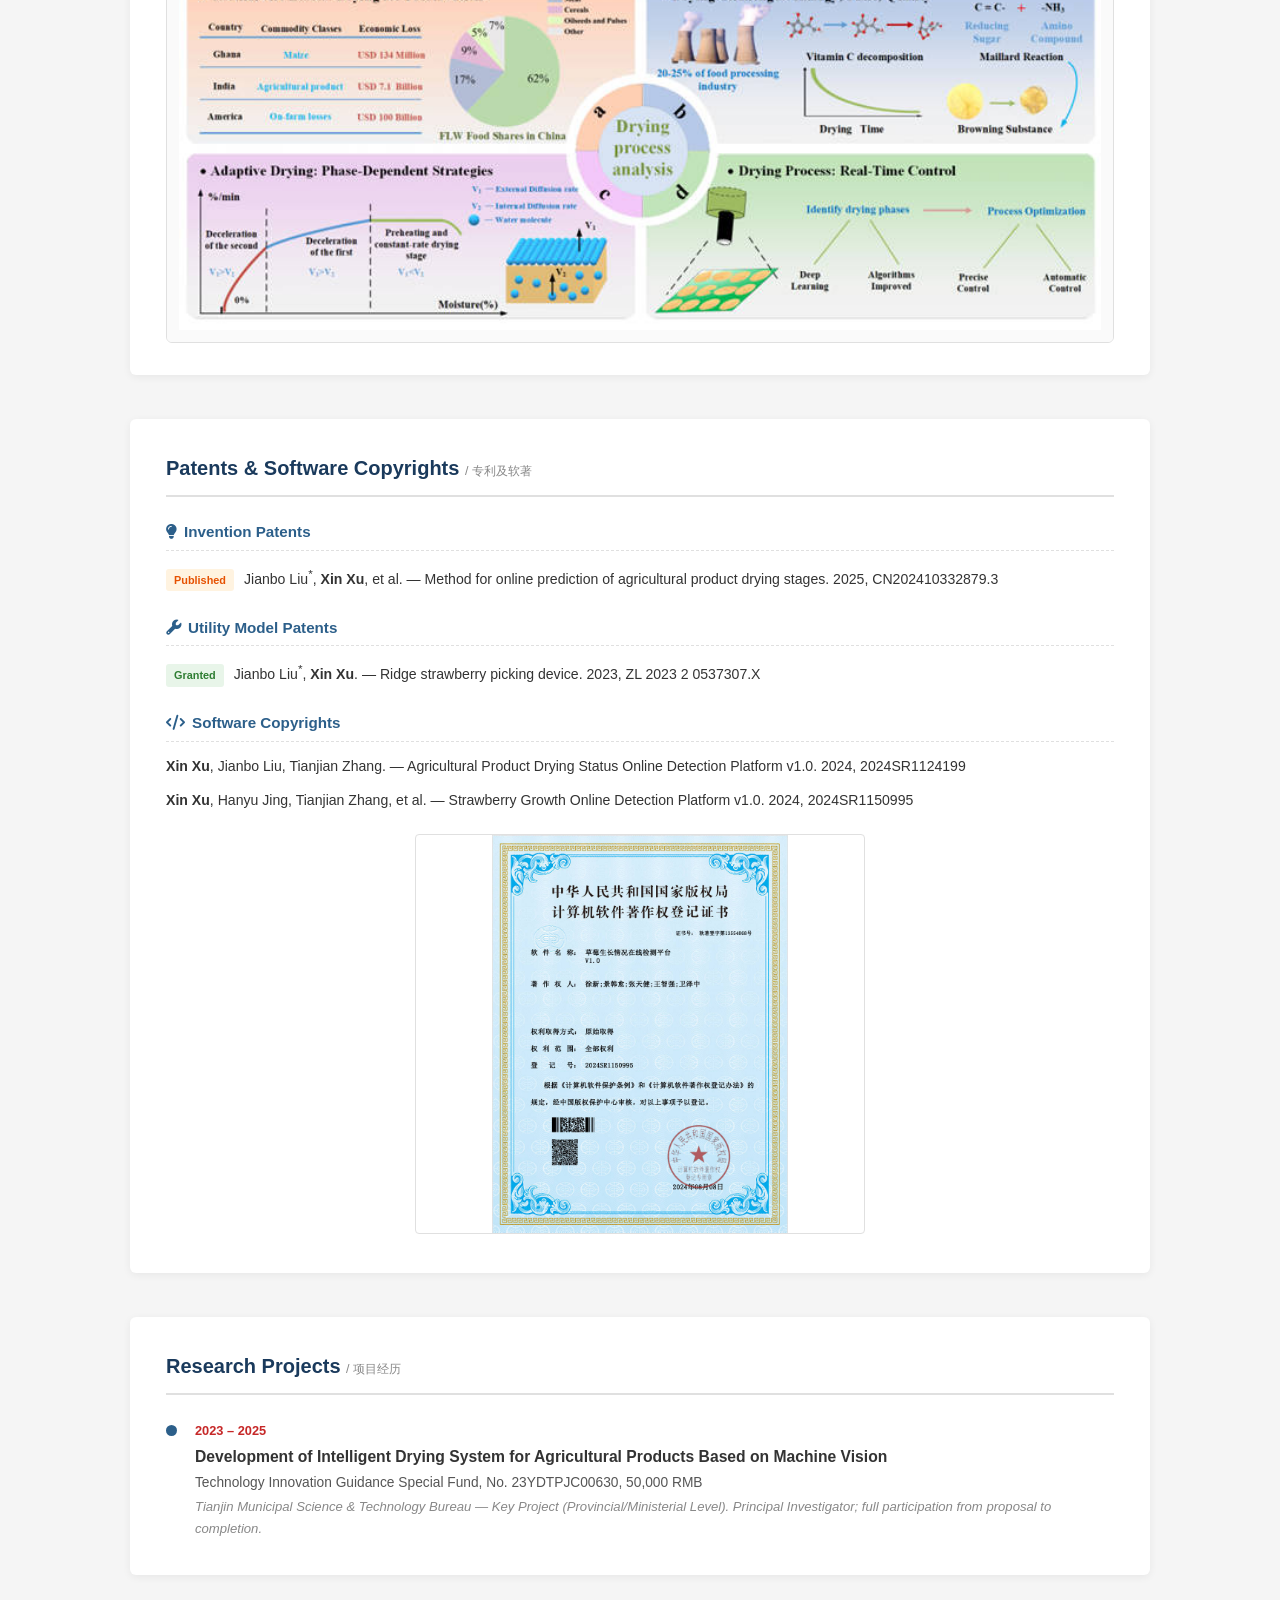
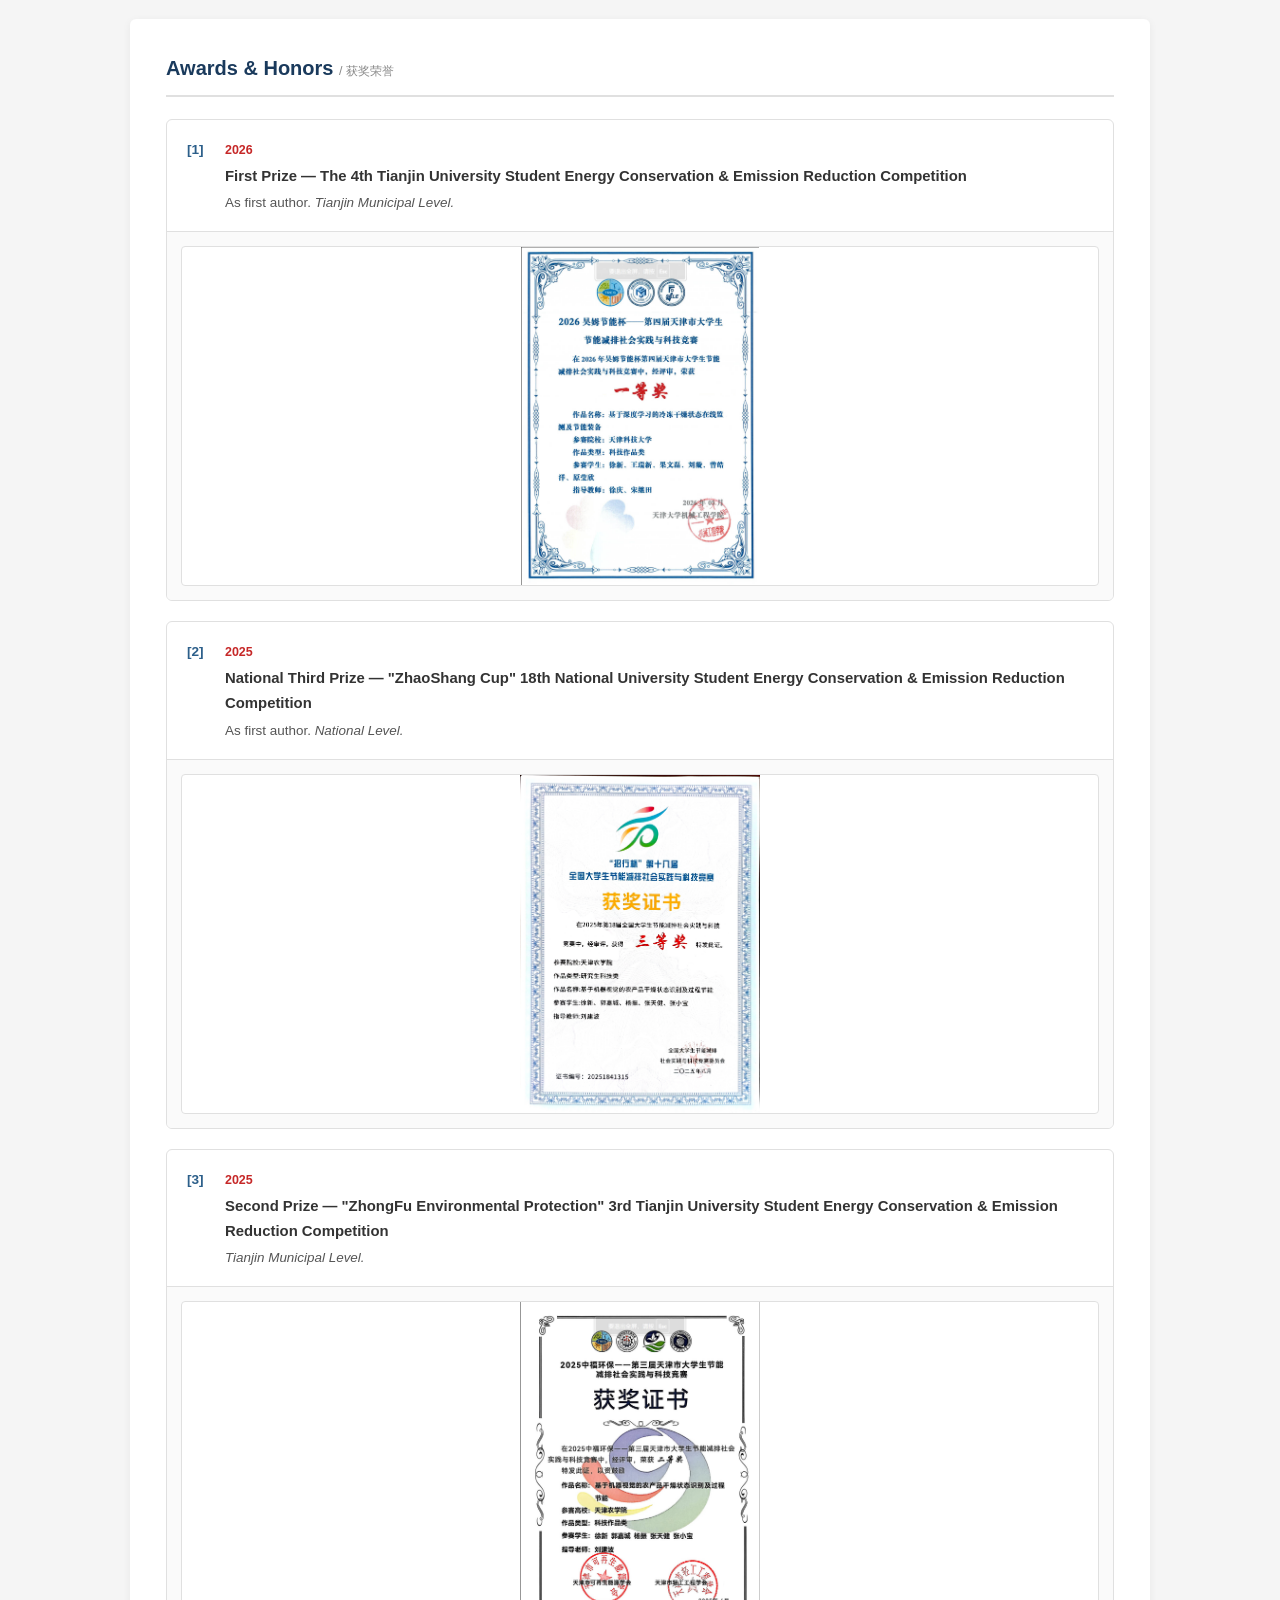
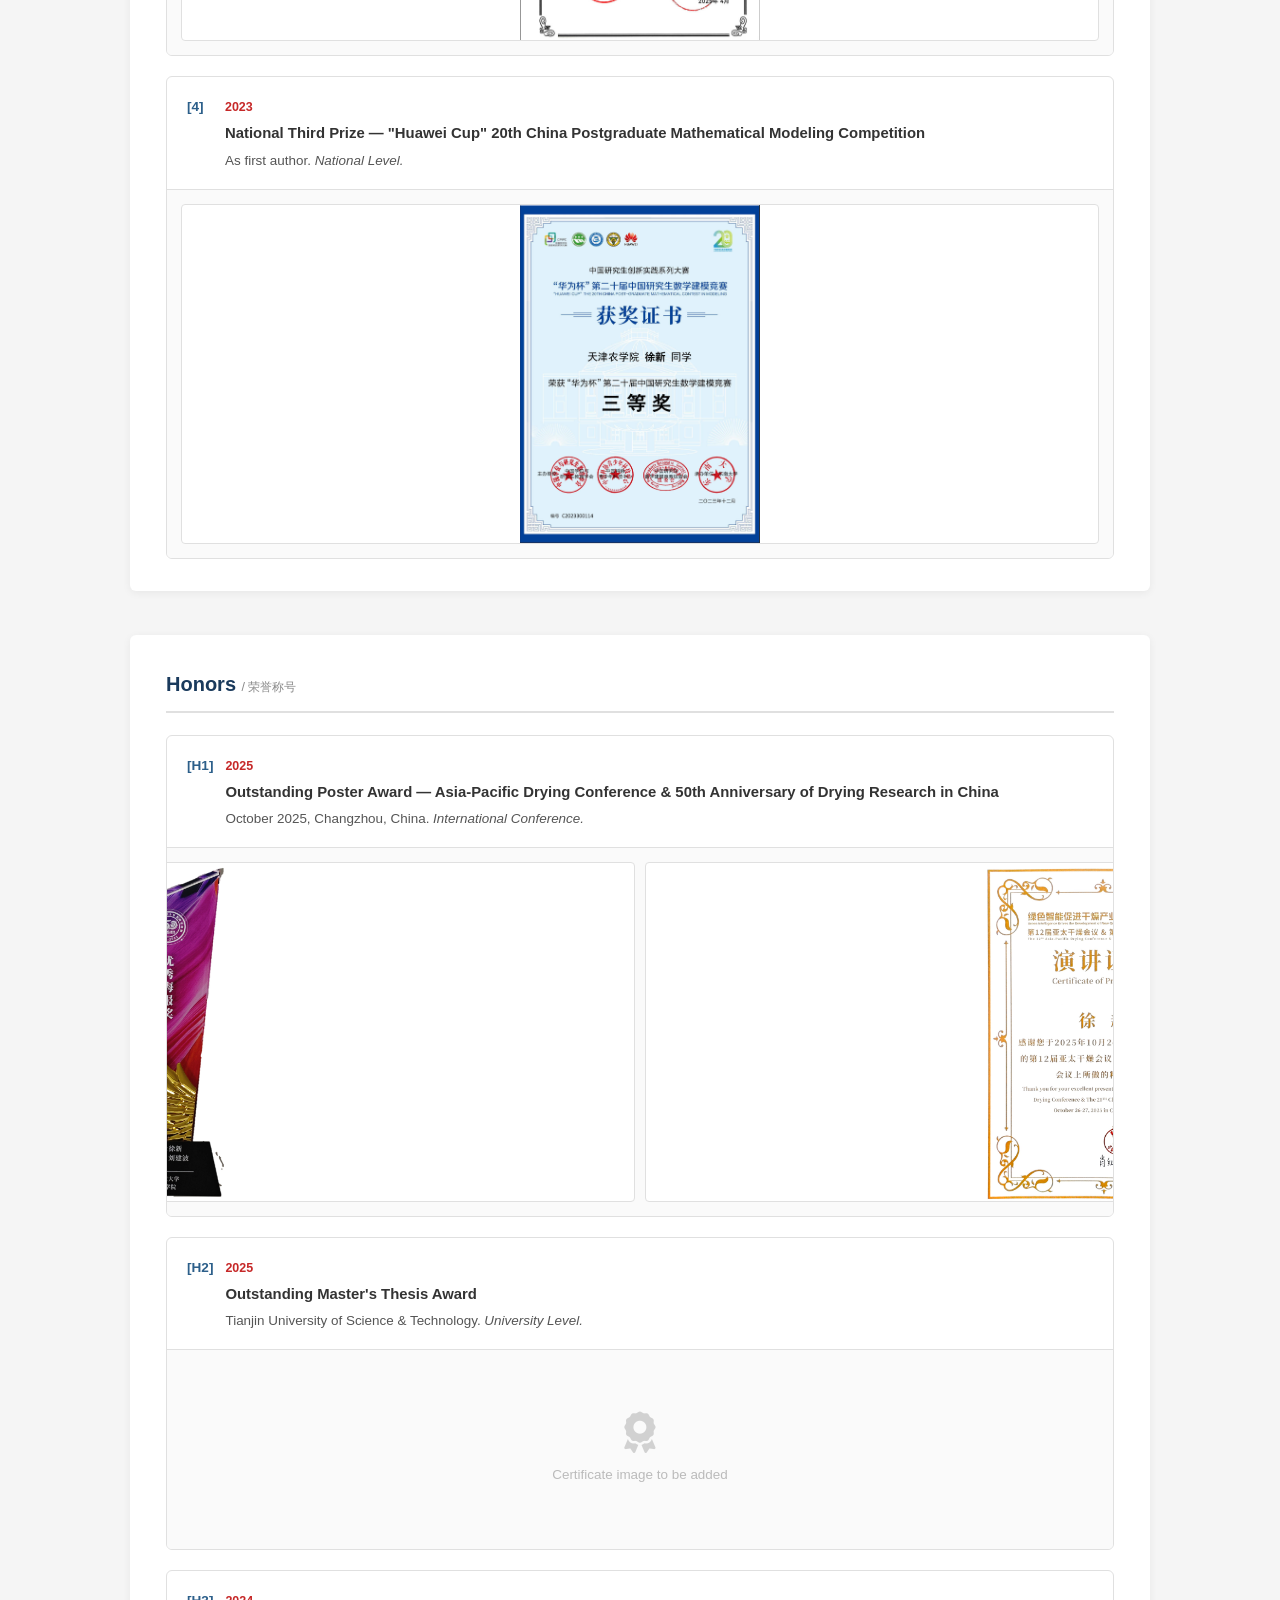
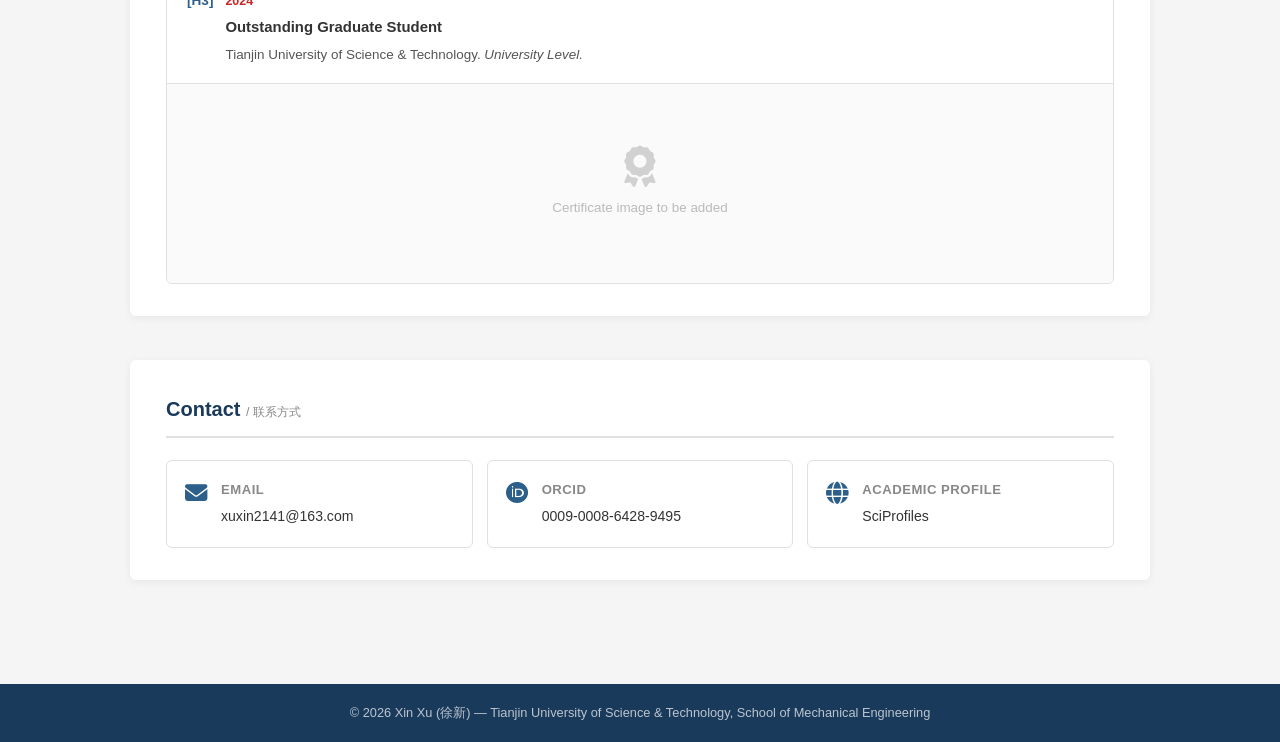
==== commit 5c19be3a: "Add files via upload" ====
--- a/index.html
+++ b/index.html
@@ -58,6 +58,7 @@
     <a href="#patents">Patents</a>
     <a href="#projects">Projects</a>
     <a href="#awards">Awards</a>
+    <a href="#honors">Honors</a>
     <a href="#contact">Contact</a>
   </div>
 </nav>
@@ -454,6 +455,28 @@
         <div class="award-header">
           <span class="award-num">[4]</span>
           <div class="award-meta">
+            <span class="award-date">2023</span>
+            <h3>National Third Prize — "Huawei Cup" 20th China Postgraduate Mathematical Modeling Competition</h3>
+            <p>As first author. <em>National Level.</em></p>
+          </div>
+        </div>
+        <div class="award-figure figure-scroll">
+          <img src="awards/2023华为杯-第二十届中国研究生数学建模大赛.jpg" alt="2023 Award Certificate">
+        </div>
+      </div>
+
+    </div>
+  </section>
+
+  <!-- ===== HONORS ===== -->
+  <section id="honors" class="content-section">
+    <h2 class="section-title">Honors <span class="cn-sub">/ 荣誉称号</span></h2>
+    <div class="section-body">
+
+      <div class="award-entry">
+        <div class="award-header">
+          <span class="award-num">[H1]</span>
+          <div class="award-meta">
             <span class="award-date">2025</span>
             <h3>Outstanding Poster Award — Asia-Pacific Drying Conference &amp; 50th Anniversary of Drying Research in China</h3>
             <p>October 2025, Changzhou, China. <em>International Conference.</em></p>
@@ -465,10 +488,9 @@
         </div>
       </div>
 
-      <!-- Award 5 -->
-      <div class="award-entry">
-        <div class="award-header">
-          <span class="award-num">[5]</span>
+      <div class="award-entry">
+        <div class="award-header">
+          <span class="award-num">[H2]</span>
           <div class="award-meta">
             <span class="award-date">2025</span>
             <h3>Outstanding Master's Thesis Award</h3>
@@ -483,10 +505,9 @@
         </div>
       </div>
 
-      <!-- Award 6 -->
-      <div class="award-entry">
-        <div class="award-header">
-          <span class="award-num">[6]</span>
+      <div class="award-entry">
+        <div class="award-header">
+          <span class="award-num">[H3]</span>
           <div class="award-meta">
             <span class="award-date">2024</span>
             <h3>Outstanding Graduate Student</h3>
@@ -498,21 +519,6 @@
             <i class="fa-solid fa-award"></i>
             <span>Certificate image to be added</span>
           </div>
-        </div>
-      </div>
-
-      <!-- Award 7 -->
-      <div class="award-entry">
-        <div class="award-header">
-          <span class="award-num">[7]</span>
-          <div class="award-meta">
-            <span class="award-date">2023</span>
-            <h3>National Third Prize — "Huawei Cup" 20th China Postgraduate Mathematical Modeling Competition</h3>
-            <p>As first author. <em>National Level.</em></p>
-          </div>
-        </div>
-        <div class="award-figure figure-scroll">
-          <img src="awards/2023华为杯-第二十届中国研究生数学建模大赛.jpg" alt="2023 Award Certificate">
         </div>
       </div>
 
--- a/css/style.css
+++ b/css/style.css
@@ -352,6 +352,32 @@
 .figure-placeholder i { font-size: 2.6rem; opacity: 0.35; }
 .figure-placeholder span { font-size: 0.84rem; opacity: 0.55; }
 
+/* Scrollable figure gallery */
+.figure-scroll {
+  display: flex;
+  gap: 10px;
+  padding: 14px;
+  overflow-x: auto;
+  scroll-behavior: smooth;
+  -webkit-overflow-scrolling: touch;
+  scrollbar-width: thin;
+  scrollbar-color: #bbb transparent;
+}
+.figure-scroll img {
+  flex: 0 0 auto;
+  height: 340px;
+  width: auto;
+  object-fit: contain;
+  border: 1px solid var(--border);
+  border-radius: 4px;
+  background: #fff;
+}
+/* Webkit scrollbar */
+.figure-scroll::-webkit-scrollbar { height: 7px; }
+.figure-scroll::-webkit-scrollbar-track { background: transparent; }
+.figure-scroll::-webkit-scrollbar-thumb { background: #ccc; border-radius: 4px; }
+.figure-scroll::-webkit-scrollbar-thumb:hover { background: #aaa; }
+
 /* ========================================
    PATENTS & SOFTWARE
    ======================================== */
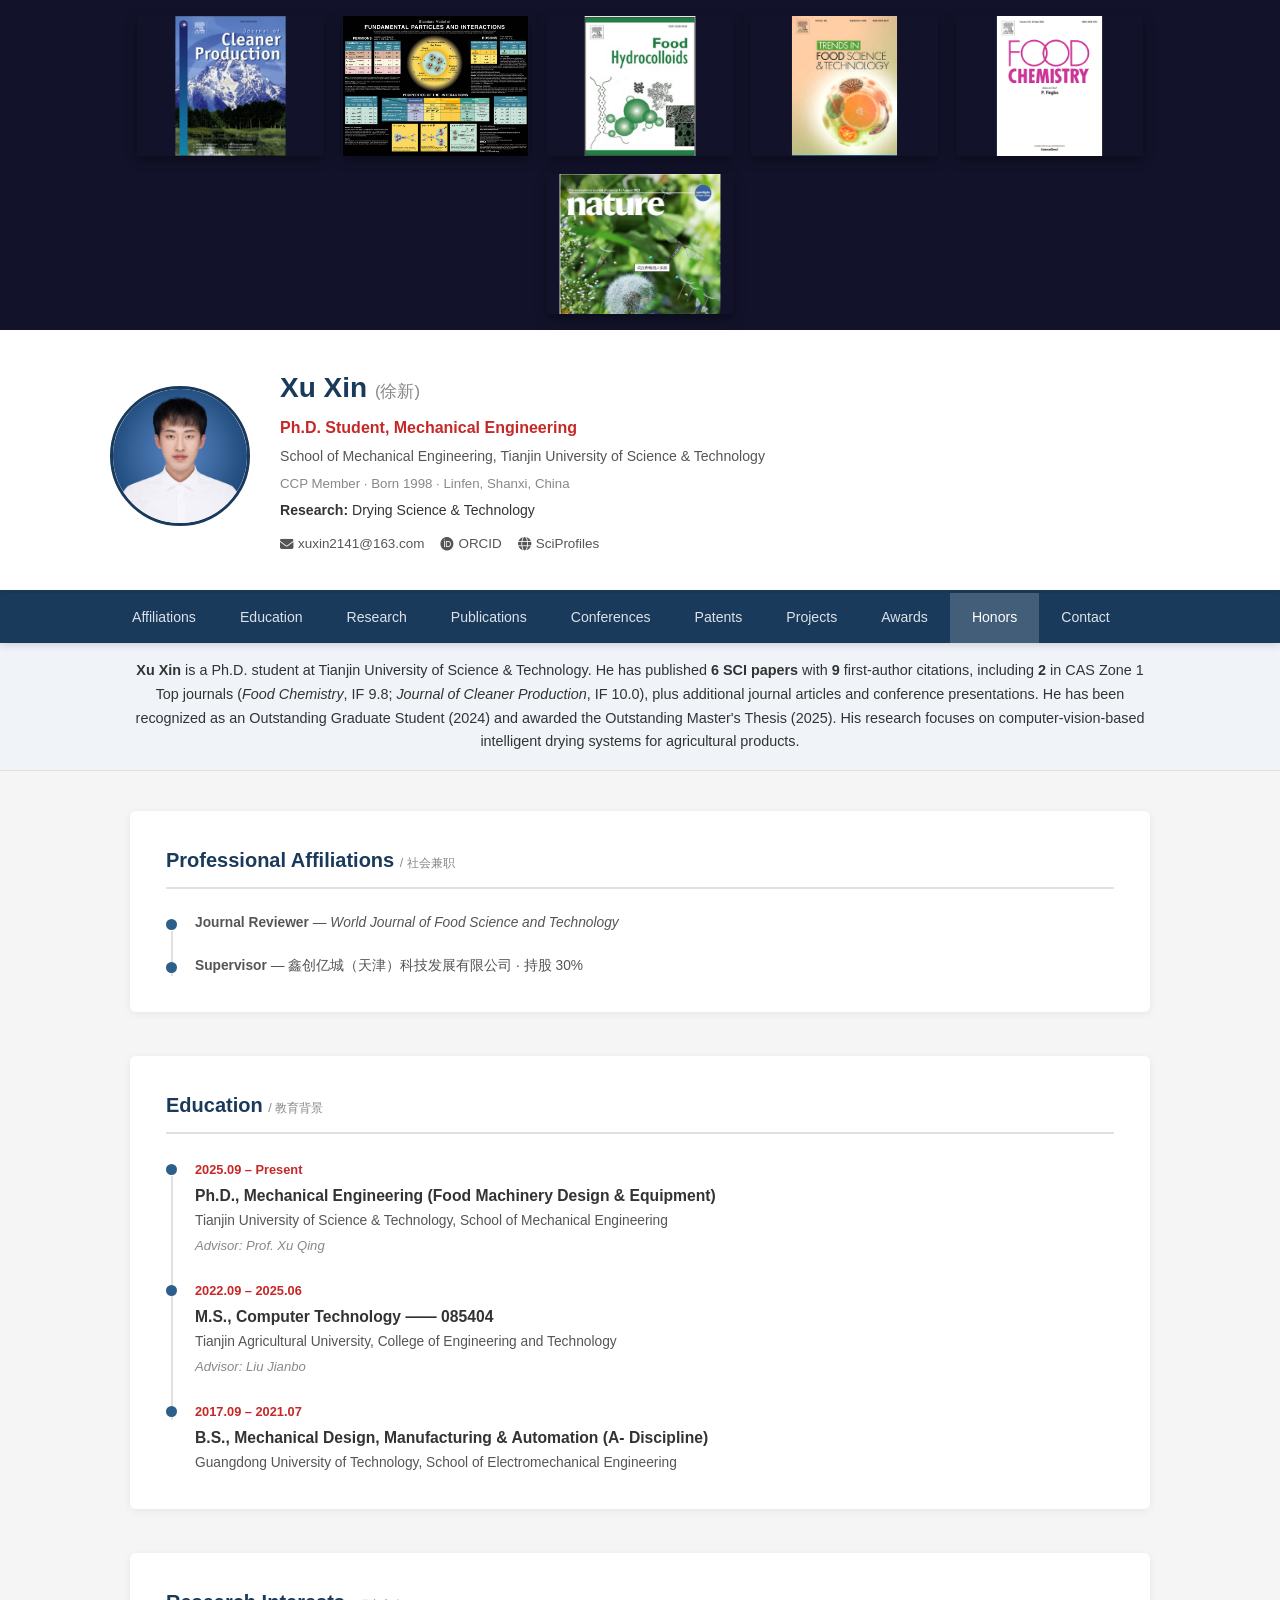
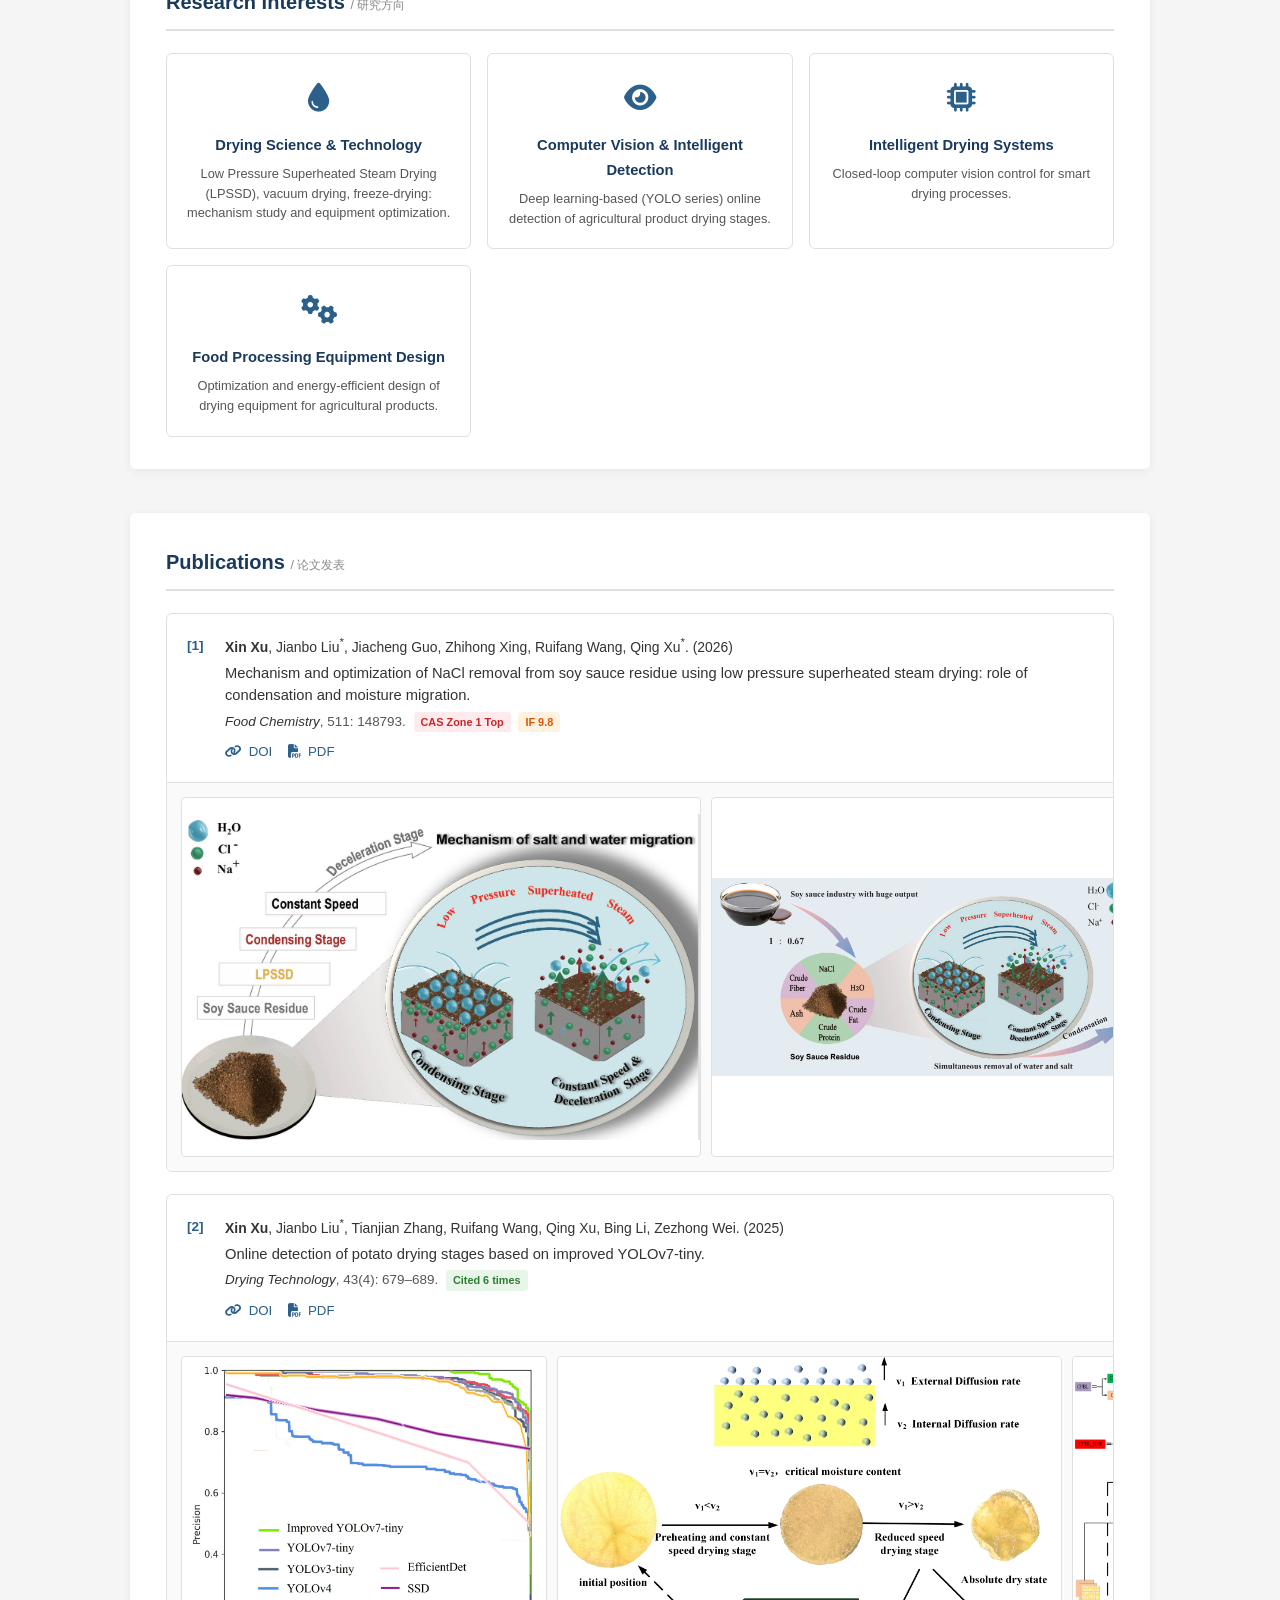
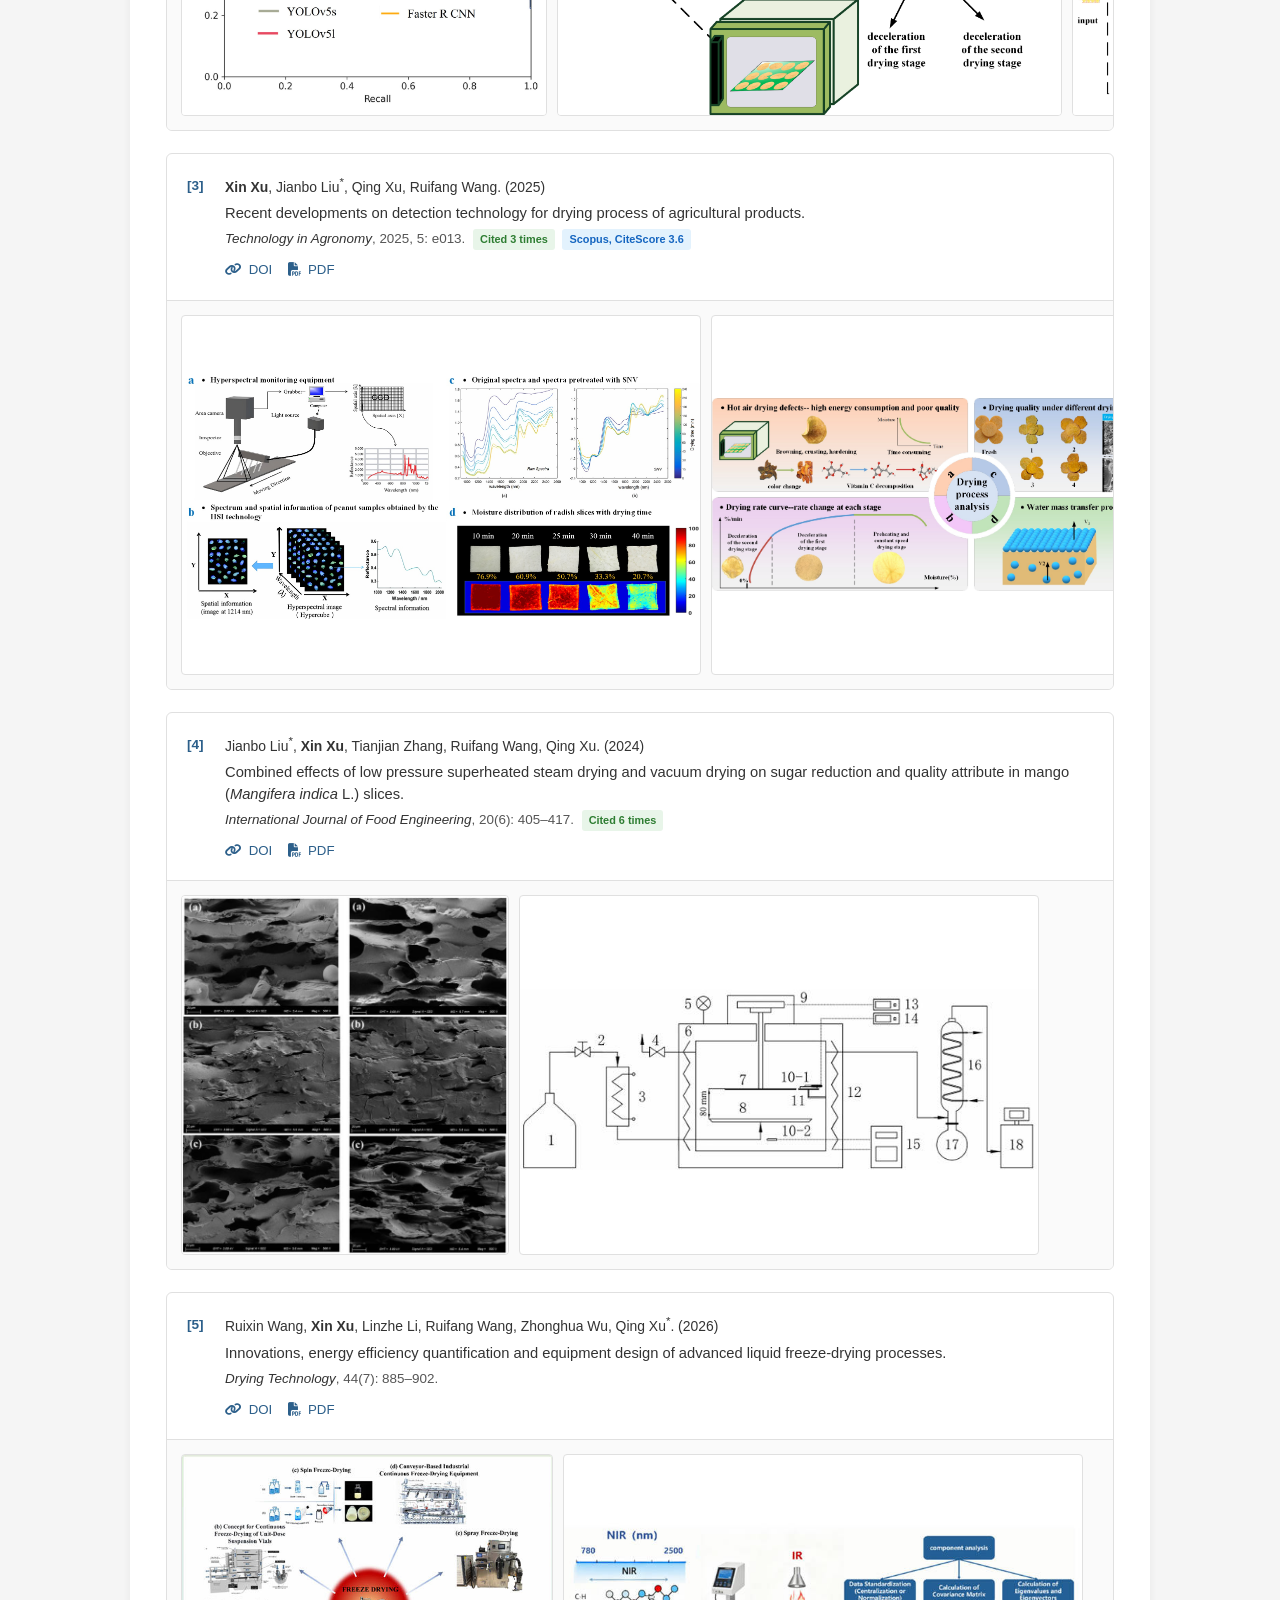
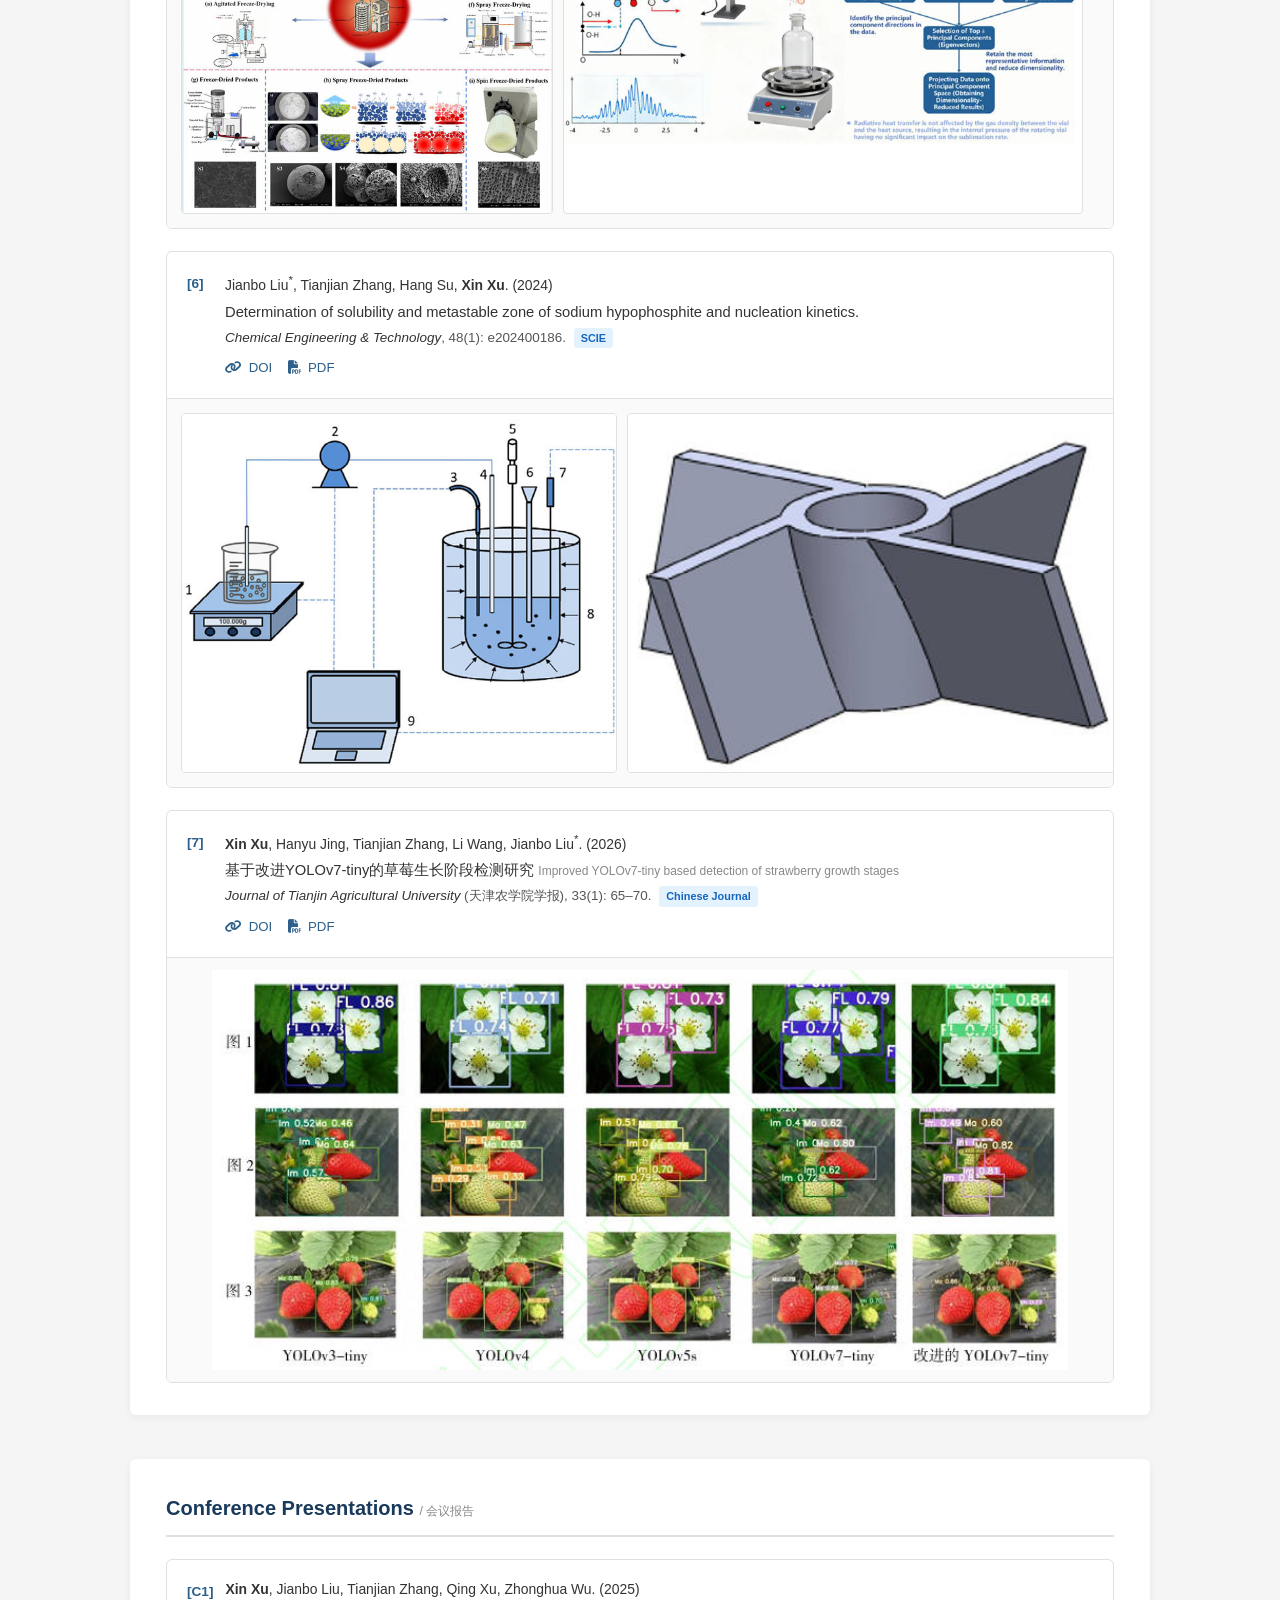
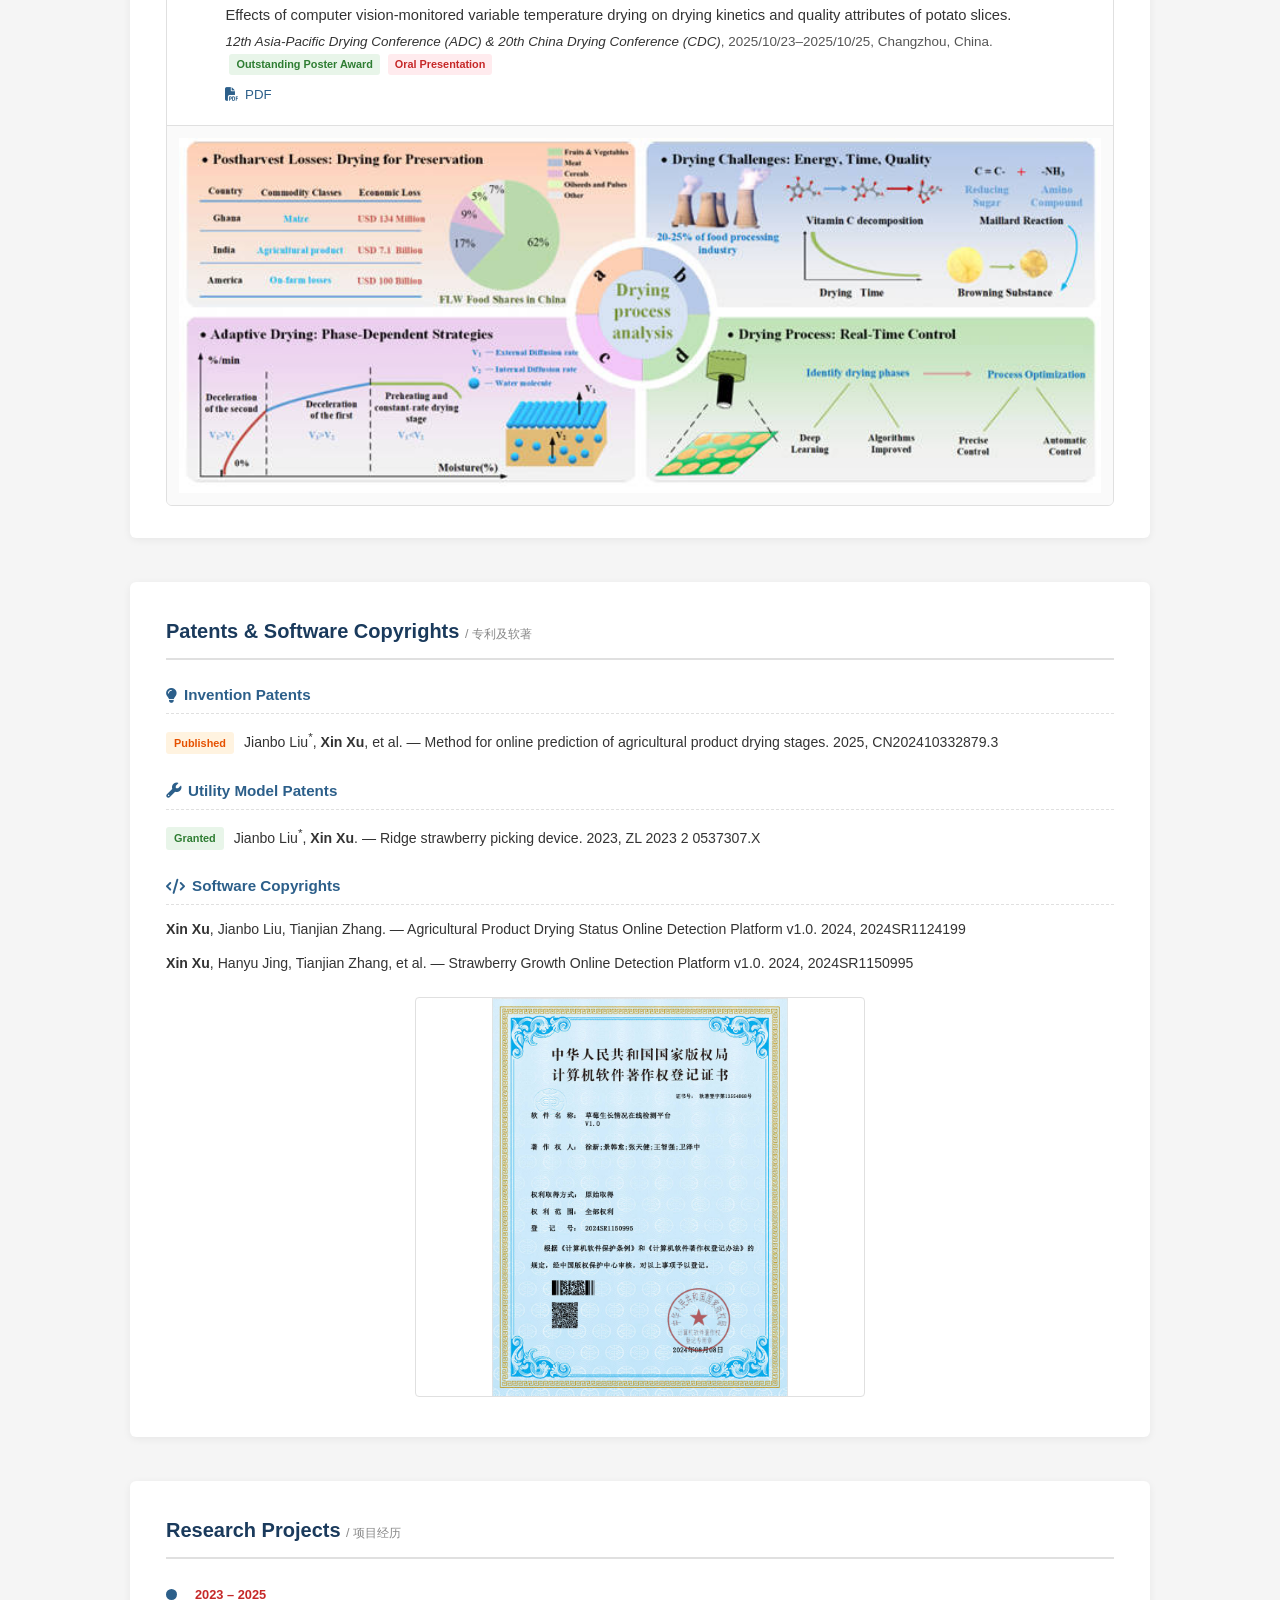
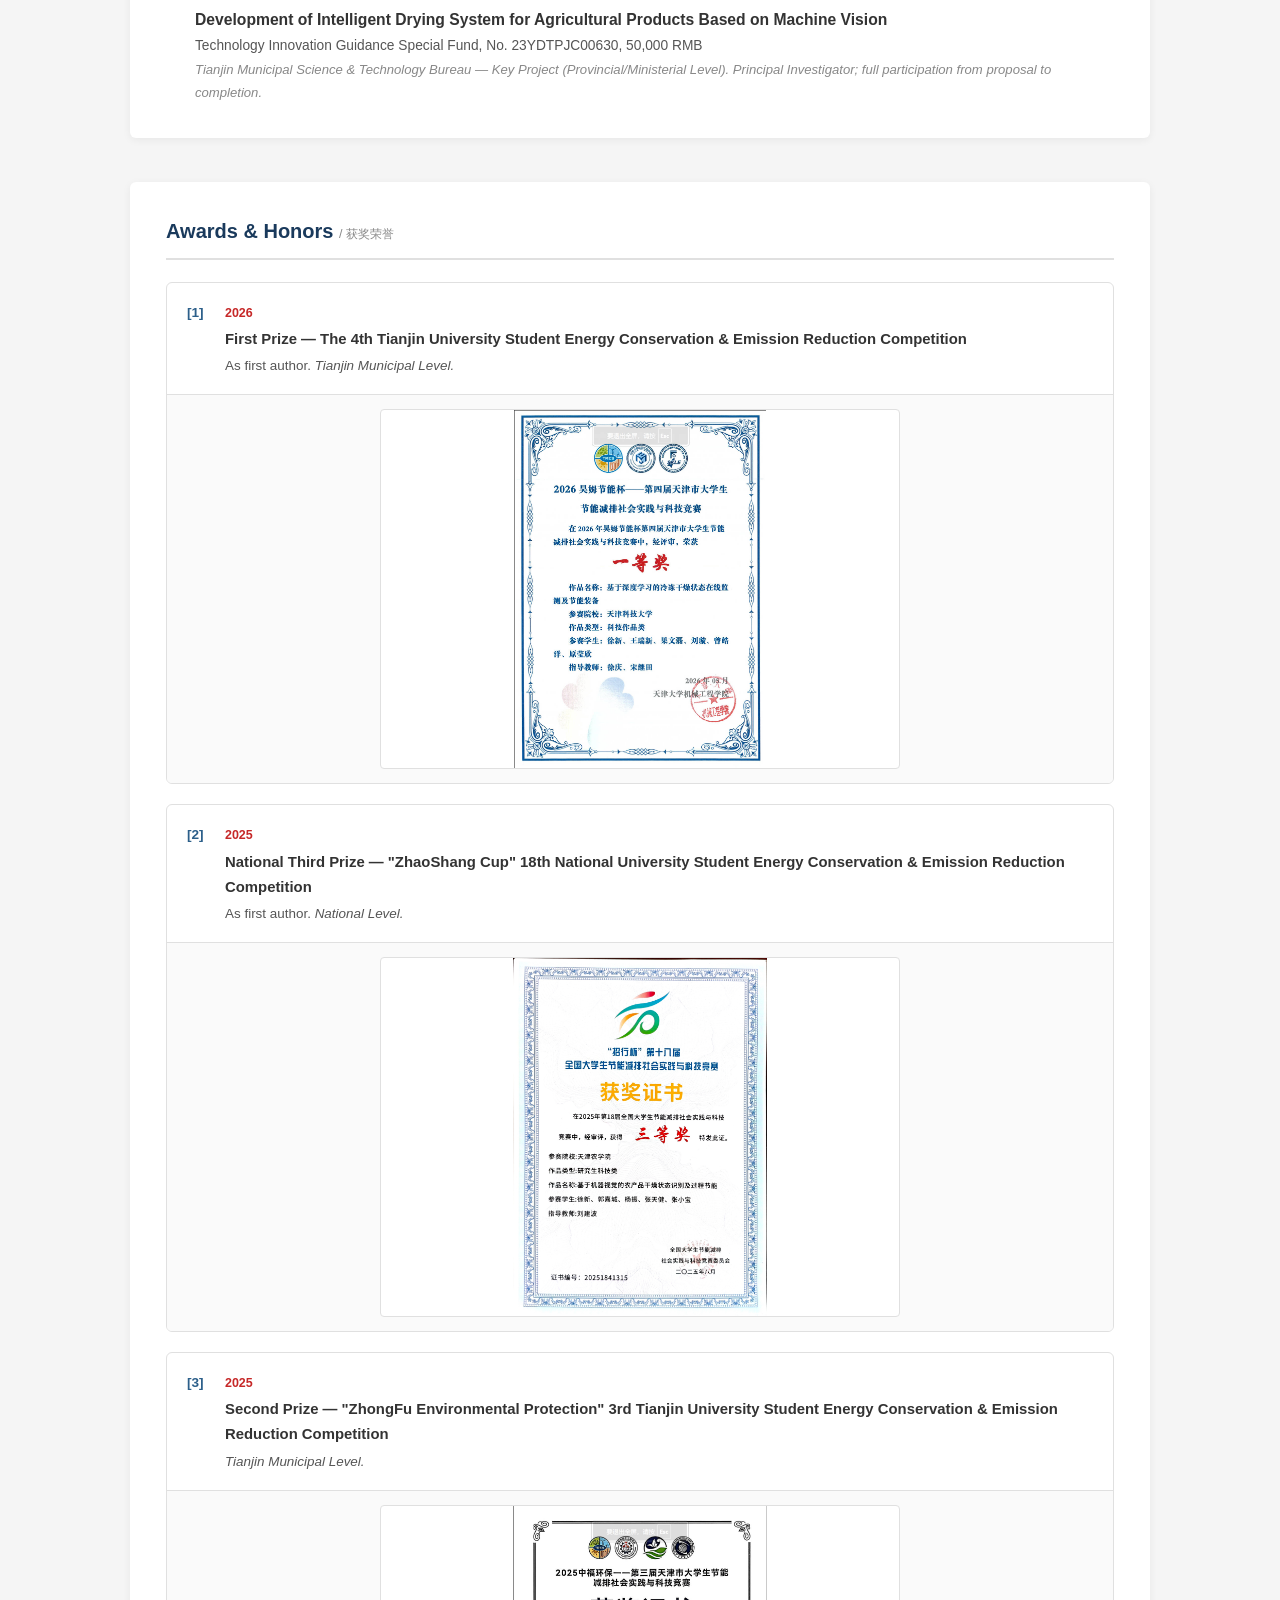
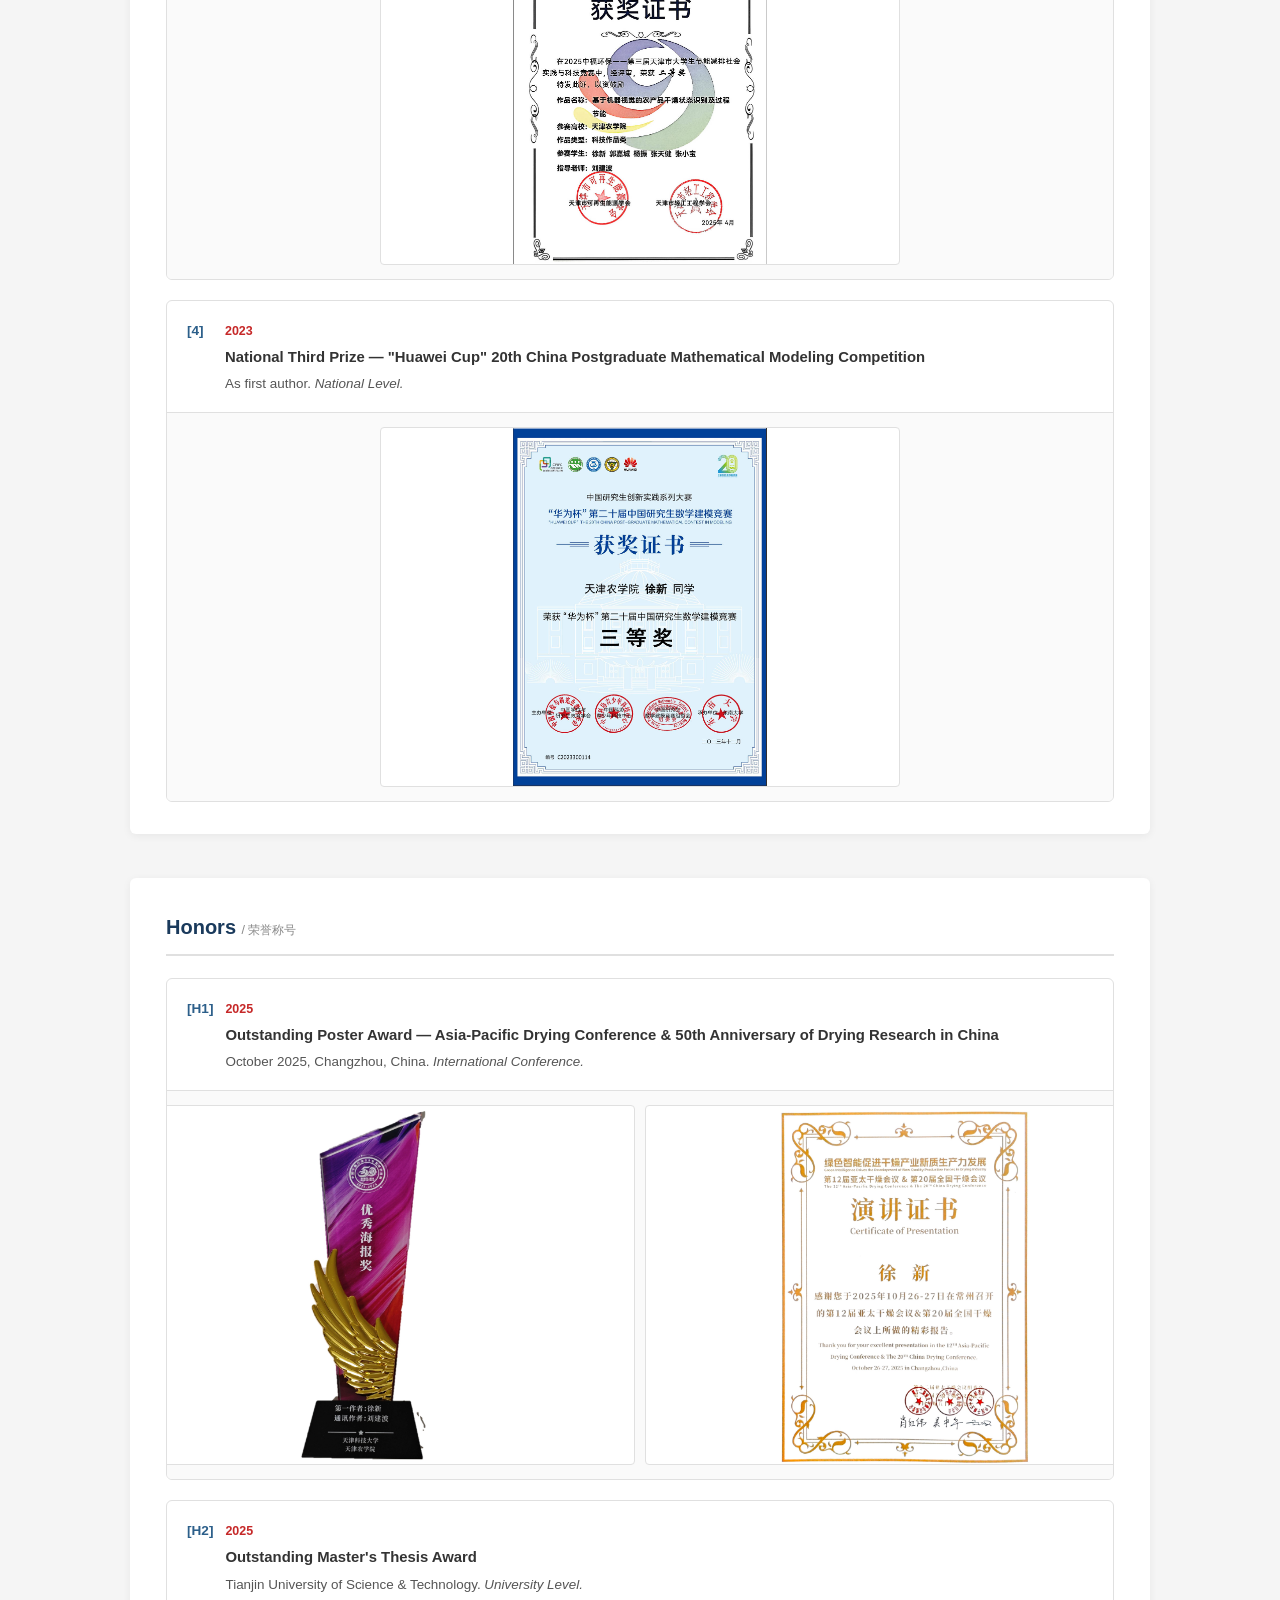
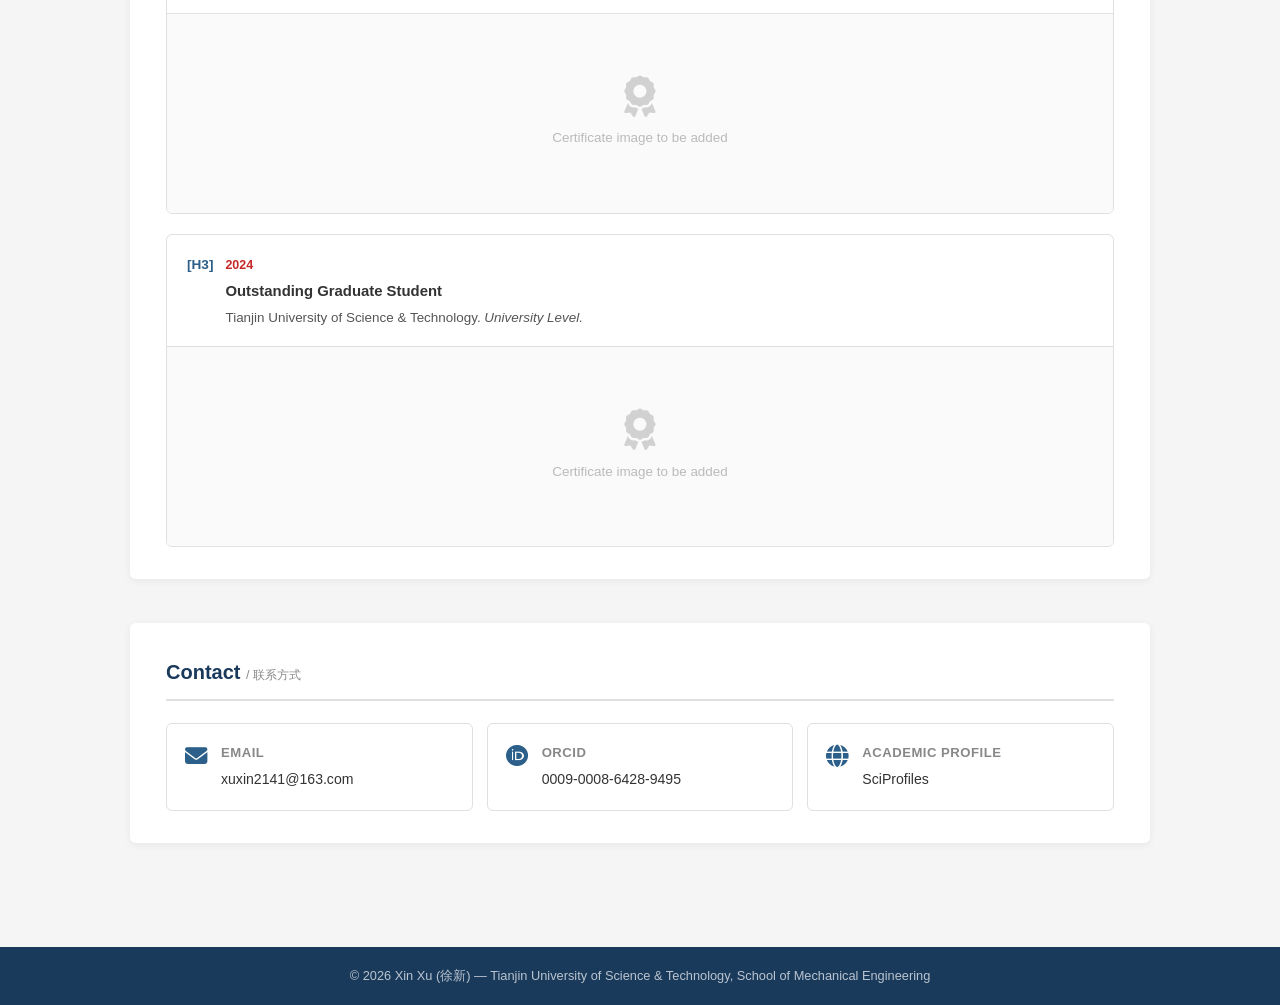
==== commit e3bb85b4: "Add files via upload" ====
--- a/index.html
+++ b/index.html
@@ -91,6 +91,12 @@
             <p><strong>Journal Reviewer</strong> &mdash; <em>World Journal of Food Science and Technology</em></p>
           </div>
         </div>
+        <div class="timeline-entry">
+          <span class="tl-dot"></span>
+          <div class="tl-content">
+            <p><strong>Supervisor</strong> &mdash; 鑫创亿城（天津）科技发展有限公司 &middot; 持股 30%</p>
+          </div>
+        </div>
         <!-- Additional affiliations can be added here -->
       </div>
     </div>
--- a/css/style.css
+++ b/css/style.css
@@ -352,9 +352,11 @@
 .figure-placeholder i { font-size: 2.6rem; opacity: 0.35; }
 .figure-placeholder span { font-size: 0.84rem; opacity: 0.55; }
 
-/* Scrollable figure gallery */
+/* Figure gallery — scrollable on all screens */
 .figure-scroll {
   display: flex;
+  flex-wrap: nowrap;
+  justify-content: flex-start;
   gap: 10px;
   padding: 14px;
   overflow-x: auto;
@@ -365,18 +367,26 @@
 }
 .figure-scroll img {
   flex: 0 0 auto;
-  height: 340px;
+  height: 360px;
+  max-width: 520px;
   width: auto;
   object-fit: contain;
   border: 1px solid var(--border);
   border-radius: 4px;
   background: #fff;
 }
-/* Webkit scrollbar */
 .figure-scroll::-webkit-scrollbar { height: 7px; }
 .figure-scroll::-webkit-scrollbar-track { background: transparent; }
 .figure-scroll::-webkit-scrollbar-thumb { background: #ccc; border-radius: 4px; }
 .figure-scroll::-webkit-scrollbar-thumb:hover { background: #aaa; }
+
+@media (max-width: 768px) {
+  .figure-scroll img {
+    height: 260px;
+    max-width: none;
+  }
+  .figure-scroll::-webkit-scrollbar { height: 5px; }
+}
 
 /* ========================================
    PATENTS & SOFTWARE
